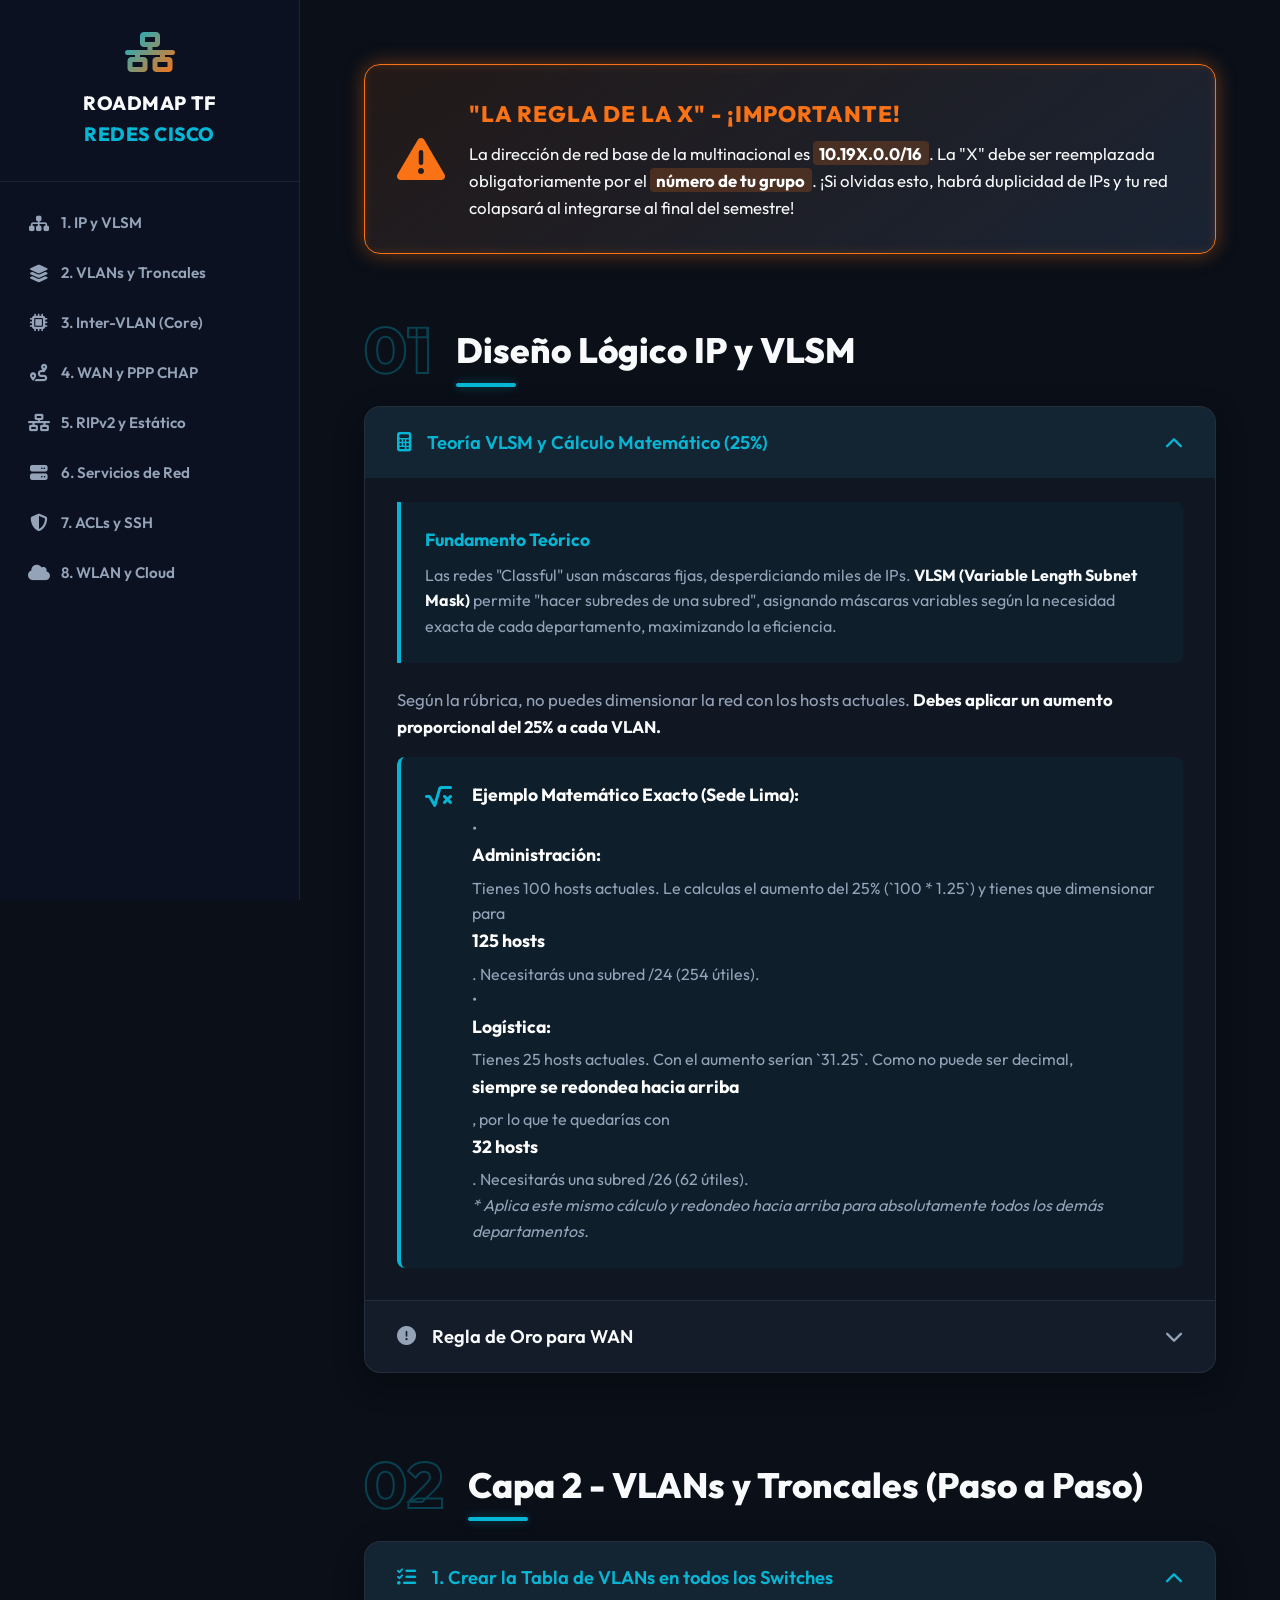
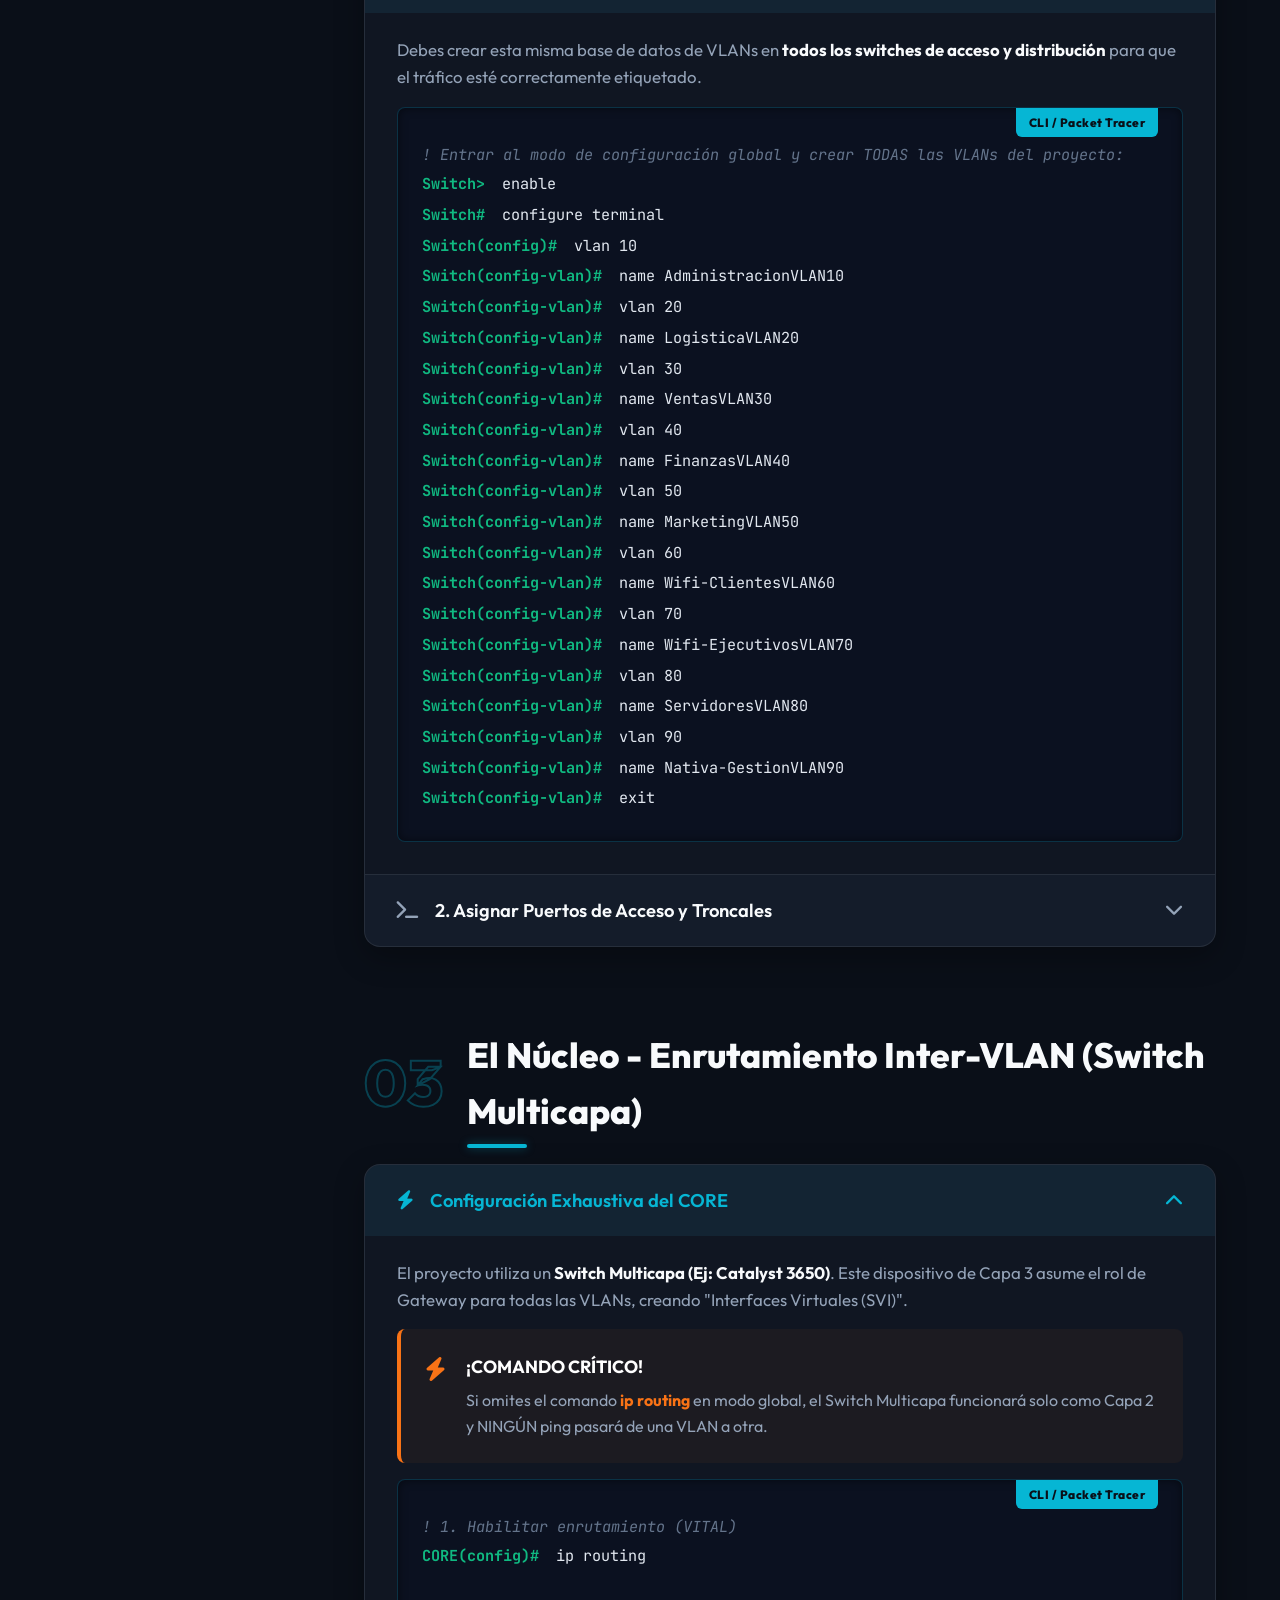
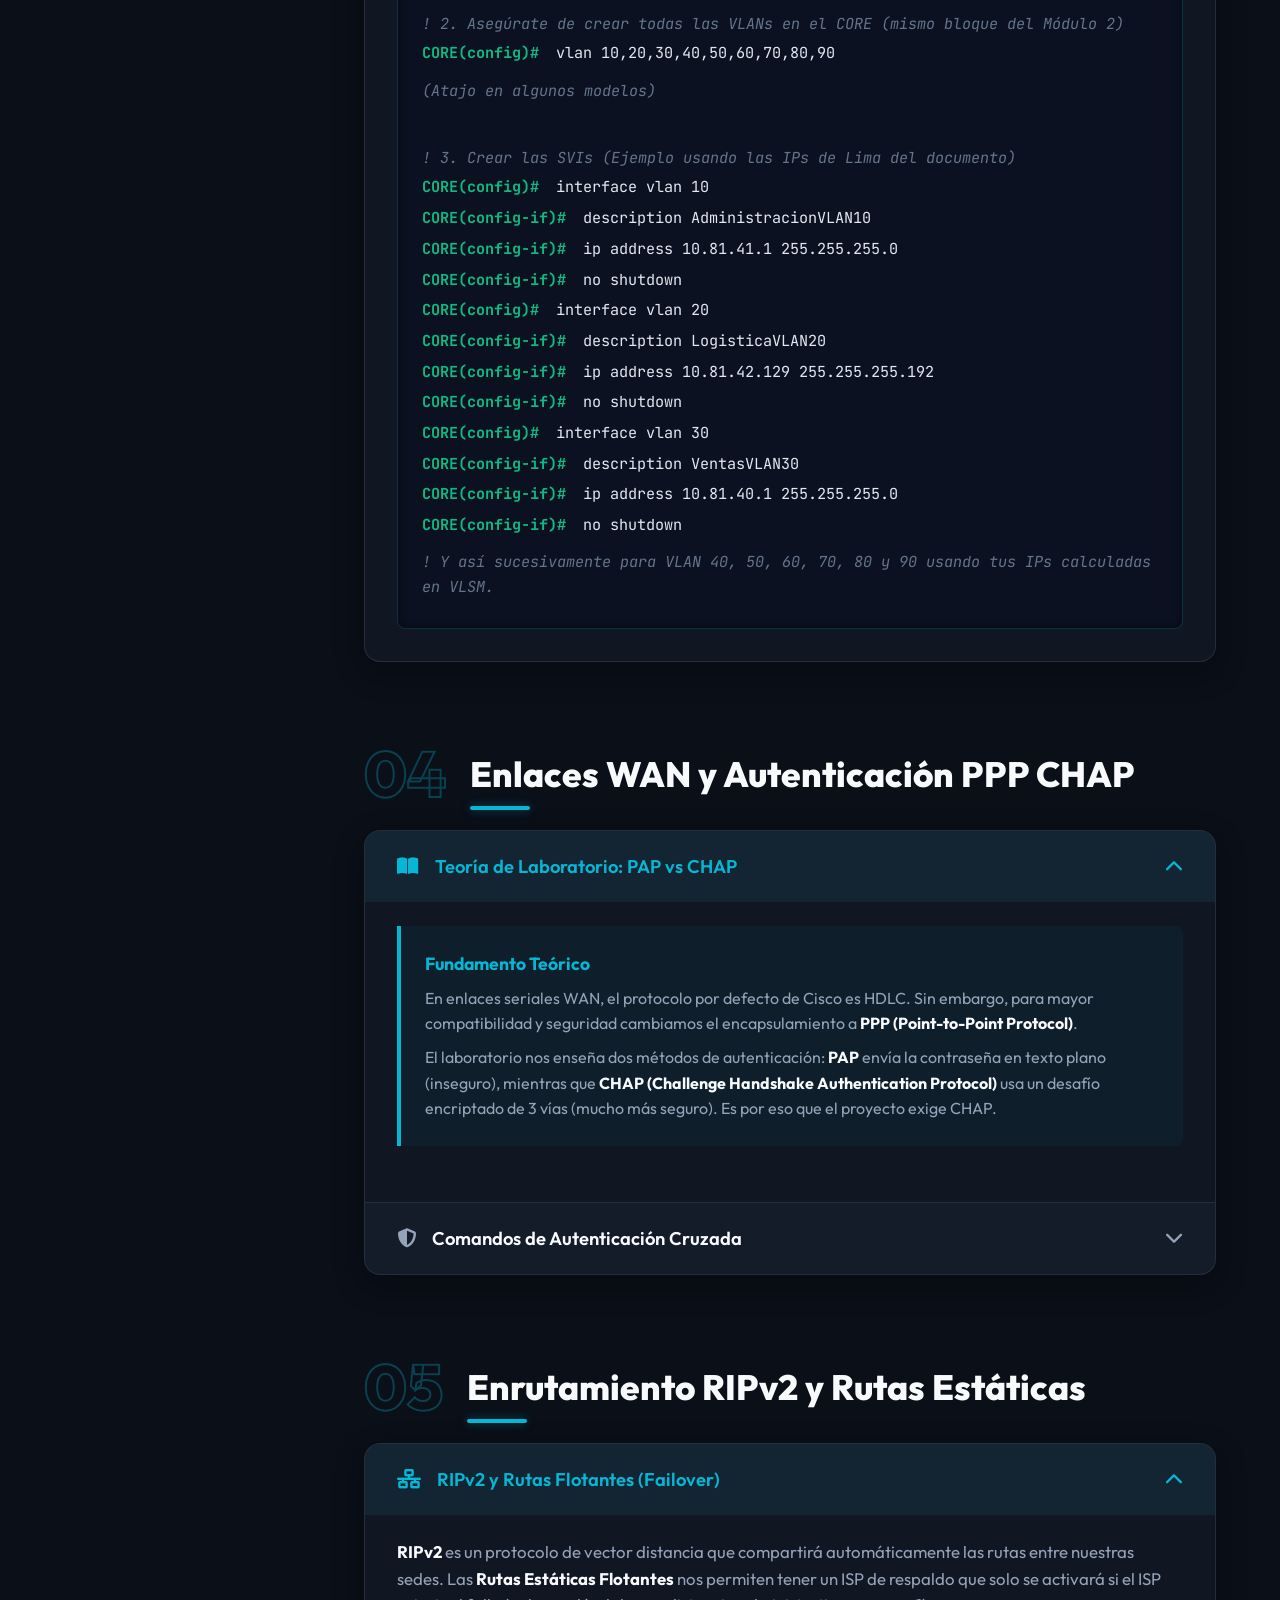
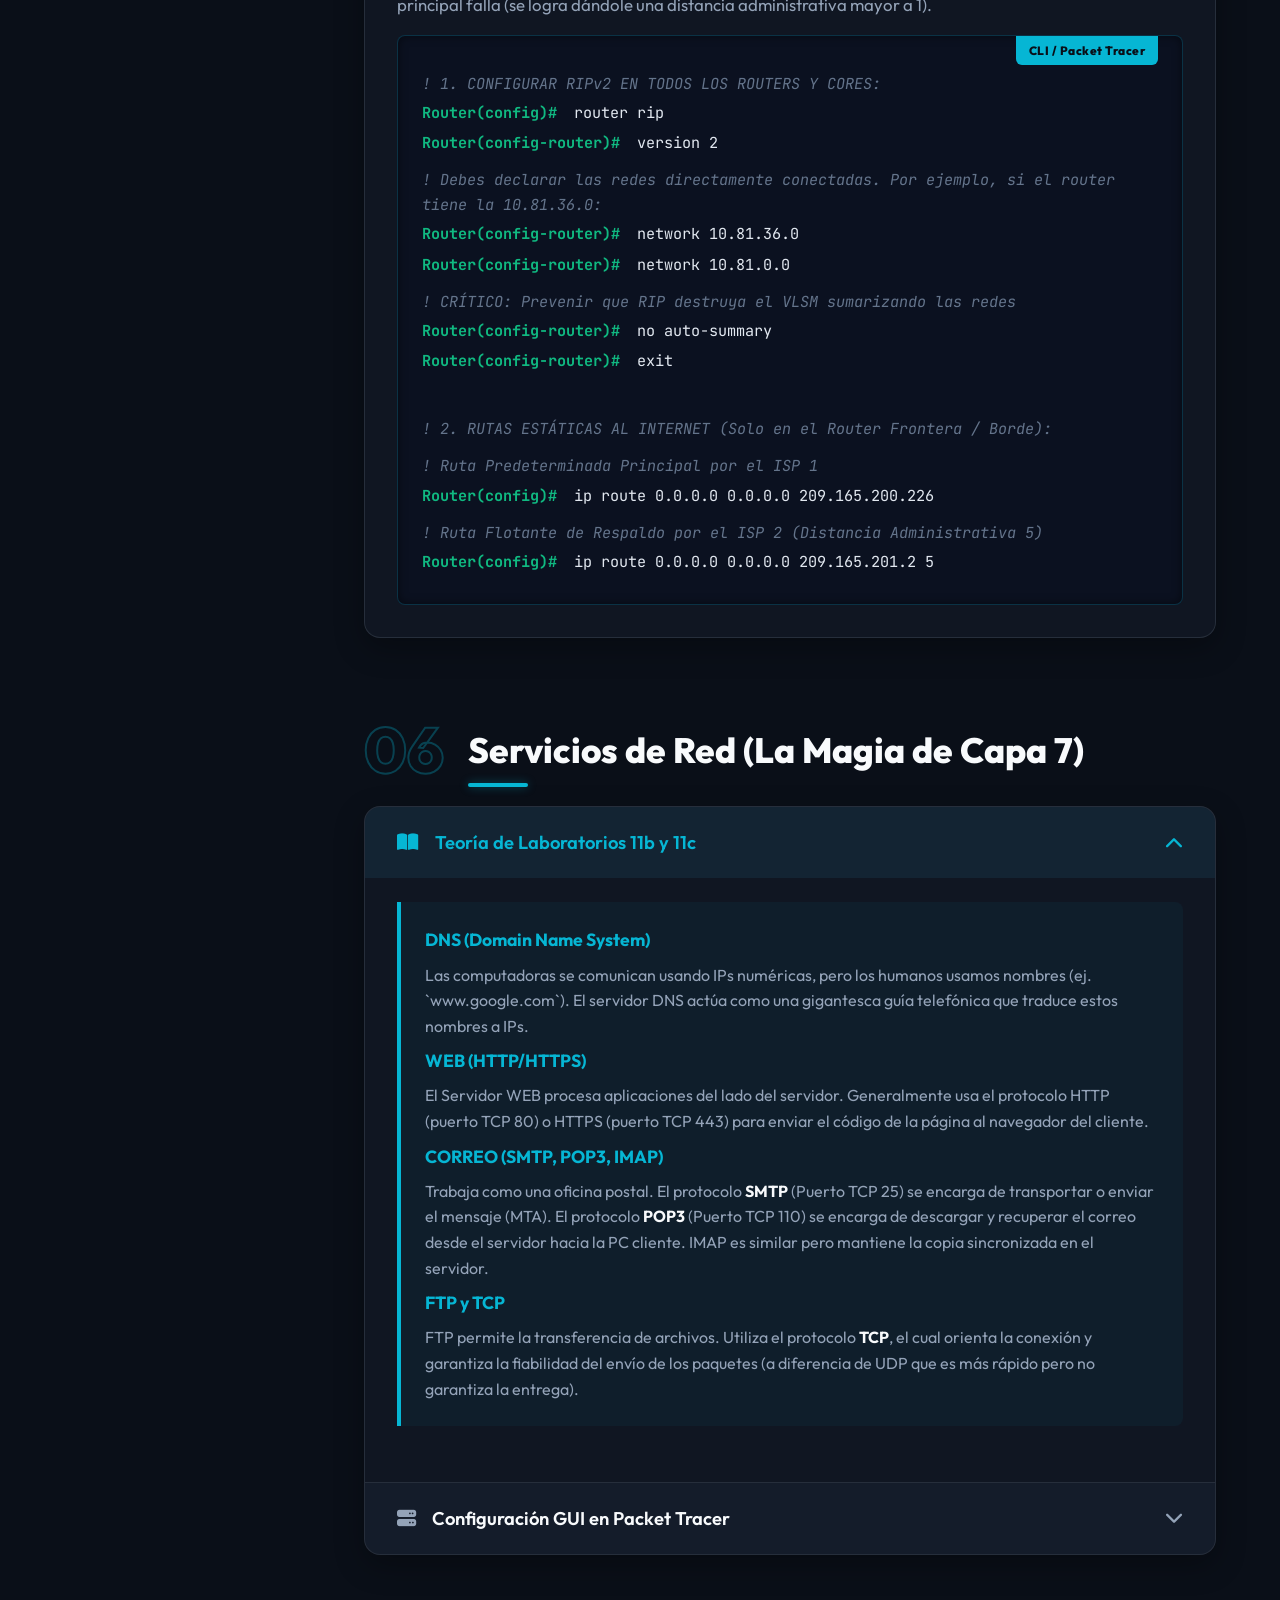
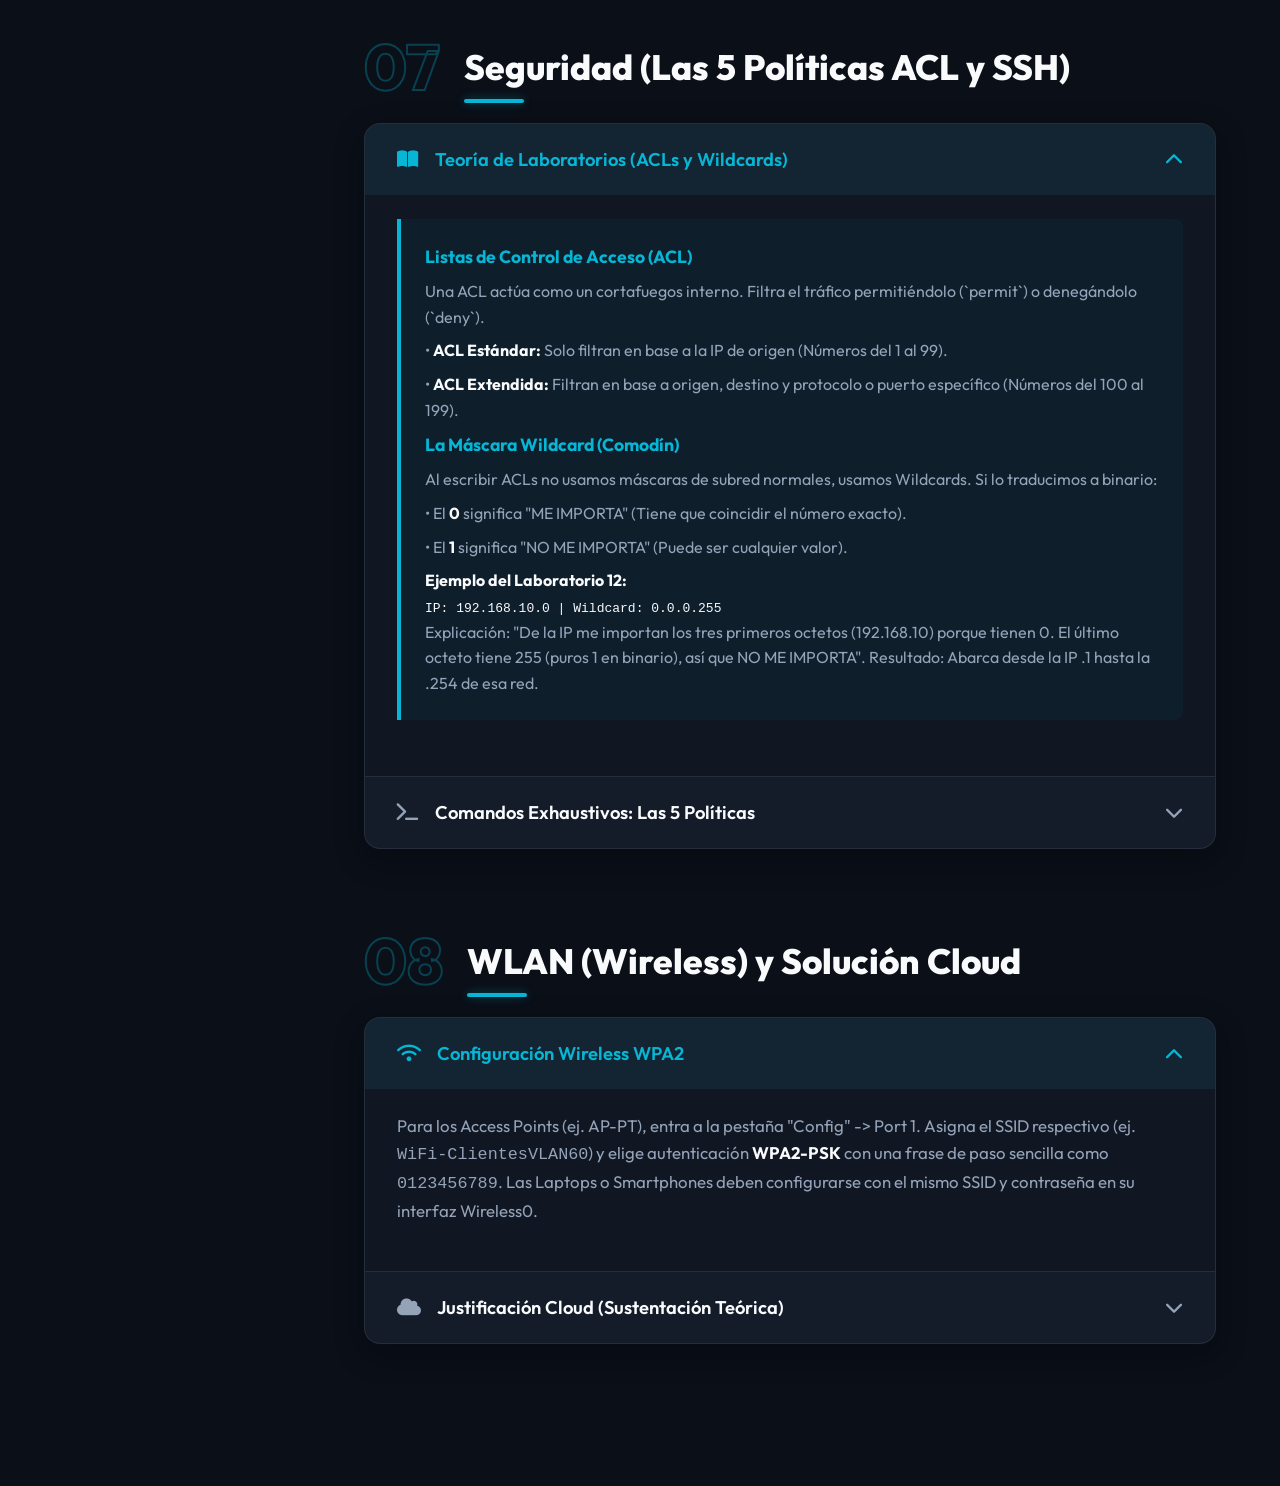
==== index.html @ 10536c37 "Estructura y primera fase de la pagina" ====
<!DOCTYPE html>
<html lang="es">
<head>
    <meta charset="UTF-8">
    <meta name="viewport" content="width=device-width, initial-scale=1.0">
    <title>Guía Exhaustiva - Proyecto Final MIEMPRESA Cisco</title>
    <!-- Google Fonts -->
    <link href="https://fonts.googleapis.com/css2?family=Outfit:wght@300;400;600;800&family=JetBrains+Mono:wght@400;700&display=swap" rel="stylesheet">
    <!-- FontAwesome for Icons -->
    <link rel="stylesheet" href="https://cdnjs.cloudflare.com/ajax/libs/font-awesome/6.4.0/css/all.min.css">
    
    <style>
        /* CSS Variables */
        :root {
            --bg-dark: #0a0f18;
            --bg-card: #141c2a;
            --bg-sidebar: #0b1120;
            --text-primary: #f8fafc;
            --text-secondary: #94a3b8;
            --accent-cyan: #06b6d4;
            --accent-cyan-glow: rgba(6, 182, 212, 0.4);
            --accent-orange: #f97316;
            --accent-orange-glow: rgba(249, 115, 22, 0.4);
            --border-color: rgba(255, 255, 255, 0.08);
            --font-main: 'Outfit', sans-serif;
            --font-code: 'JetBrains Mono', monospace;
        }

        /* Reset & Base */
        * { margin: 0; padding: 0; box-sizing: border-box; }
        html { scroll-behavior: smooth; }
        body {
            font-family: var(--font-main);
            background-color: var(--bg-dark);
            color: var(--text-primary);
            line-height: 1.6;
            display: flex;
            min-height: 100vh;
        }

        /* Sidebar Styling */
        .sidebar {
            width: 300px;
            background-color: var(--bg-sidebar);
            border-right: 1px solid var(--border-color);
            position: fixed;
            top: 0; left: 0;
            height: 100vh;
            overflow-y: auto;
            display: flex;
            flex-direction: column;
            z-index: 50;
            transition: transform 0.3s ease;
        }
        .sidebar::-webkit-scrollbar { width: 6px; }
        .sidebar::-webkit-scrollbar-track { background: var(--bg-sidebar); }
        .sidebar::-webkit-scrollbar-thumb { background: var(--bg-card); border-radius: 10px; }

        .sidebar-header {
            padding: 2rem 1.5rem;
            border-bottom: 1px solid var(--border-color);
            text-align: center;
        }
        .sidebar-header .logo-icon {
            font-size: 2.5rem;
            background: linear-gradient(135deg, var(--accent-cyan), var(--accent-orange));
            -webkit-background-clip: text;
            -webkit-text-fill-color: transparent;
            margin-bottom: 1rem;
        }
        .sidebar-header h1 {
            font-size: 1.2rem;
            font-weight: 800;
            letter-spacing: 0.5px;
            text-transform: uppercase;
        }
        .sidebar-header span.highlight { color: var(--accent-cyan); }

        .sidebar-nav {
            padding: 1rem 0;
            flex-grow: 1;
            list-style: none;
        }
        .nav-link {
            display: flex;
            align-items: center;
            padding: 0.8rem 1.5rem;
            color: var(--text-secondary);
            text-decoration: none;
            font-size: 0.95rem;
            font-weight: 600;
            border-left: 3px solid transparent;
            transition: all 0.3s ease;
        }
        .nav-link i {
            width: 24px;
            font-size: 1.1rem;
            margin-right: 10px;
            transition: color 0.3s ease;
            text-align: center;
        }
        .nav-link:hover, .nav-link.active {
            background-color: rgba(6, 182, 212, 0.05);
            color: var(--text-primary);
            border-left-color: var(--accent-cyan);
        }
        .nav-link.active i { color: var(--accent-cyan); }

        /* Main Content Styling */
        .main-content {
            flex-grow: 1;
            margin-left: 300px;
            padding: 4rem;
            max-width: 1900px;
        }

        /* Mobile Header */
        .mobile-header {
            display: none;
            align-items: center;
            justify-content: space-between;
            background-color: var(--bg-sidebar);
            padding: 1rem 1.5rem;
            position: sticky;
            top: 0;
            z-index: 40;
            border-bottom: 1px solid var(--border-color);
        }
        .mobile-header h2 { font-size: 1.2rem; font-weight: 800; }
        .menu-toggle {
            background: none;
            border: none;
            color: var(--text-primary);
            font-size: 1.5rem;
            cursor: pointer;
        }

        /* Global Alert */
        .global-alert {
            background: linear-gradient(145deg, rgba(249, 115, 22, 0.1), rgba(30, 41, 59, 0.8));
            border: 1px solid var(--accent-orange);
            border-radius: 16px;
            padding: 2rem;
            display: flex;
            gap: 1.5rem;
            margin-bottom: 4rem;
            box-shadow: 0 0 20px var(--accent-orange-glow);
            position: relative;
            overflow: hidden;
            align-items: center;
        }
        .global-alert::before {
            content: '';
            position: absolute;
            top: 0; left: 0; right: 0; bottom: 0;
            box-shadow: inset 0 0 10px rgba(249, 115, 22, 0.2);
            pointer-events: none;
        }
        .global-alert-icon {
            font-size: 3rem;
            color: var(--accent-orange);
            flex-shrink: 0;
            animation: pulse-icon 2s infinite;
        }
        @keyframes pulse-icon {
            0% { transform: scale(1); opacity: 0.8; }
            50% { transform: scale(1.1); opacity: 1; }
            100% { transform: scale(1); opacity: 0.8; }
        }
        .global-alert-content h2 {
            color: var(--accent-orange);
            font-size: 1.4rem;
            margin-bottom: 0.5rem;
            font-weight: 800;
            text-transform: uppercase;
            letter-spacing: 1px;
        }
        .global-alert-content p { font-size: 1.05rem; margin: 0; }
        .global-alert-content strong {
            color: #fff;
            background-color: rgba(249, 115, 22, 0.2);
            padding: 0.1rem 0.4rem;
            border-radius: 4px;
        }

        /* Module Structure */
        .module-section {
            margin-bottom: 5rem;
            scroll-margin-top: 2rem;
            animation: fadeIn 0.8s ease-out;
        }
        @keyframes fadeIn {
            from { opacity: 0; transform: translateY(20px); }
            to { opacity: 1; transform: translateY(0); }
        }
        .module-header {
            display: flex;
            align-items: center;
            gap: 1.5rem;
            margin-bottom: 1.5rem;
            position: relative;
        }
        .module-number {
            font-size: 4rem;
            font-weight: 800;
            line-height: 1;
            color: transparent;
            -webkit-text-stroke: 2px rgba(6, 182, 212, 0.3);
        }
        .module-title {
            font-size: 2.2rem;
            font-weight: 800;
            position: relative;
        }
        .module-title::after {
            content: '';
            position: absolute;
            left: 0; bottom: -8px;
            width: 60px; height: 4px;
            background-color: var(--accent-cyan);
            border-radius: 2px;
            box-shadow: 0 0 10px var(--accent-cyan-glow);
        }

        /* Accordion Cards */
        .card {
            background-color: var(--bg-card);
            border-radius: 16px;
            border: 1px solid var(--border-color);
            box-shadow: 0 10px 30px rgba(0, 0, 0, 0.3);
            overflow: hidden;
            transition: transform 0.3s ease, box-shadow 0.3s ease;
        }
        .accordion-item { border-bottom: 1px solid var(--border-color); }
        .accordion-item:last-child { border-bottom: none; }
        
        .accordion-header {
            width: 100%;
            display: flex;
            justify-content: space-between;
            align-items: center;
            padding: 1.5rem 2rem;
            background: transparent;
            border: none;
            color: var(--text-primary);
            font-family: inherit;
            font-size: 1.15rem;
            font-weight: 600;
            cursor: pointer;
            transition: background-color 0.3s;
        }
        .accordion-header:hover { background-color: rgba(255, 255, 255, 0.03); }
        .accordion-header.active {
            color: var(--accent-cyan);
            background-color: rgba(6, 182, 212, 0.05);
        }
        .header-left { display: flex; align-items: center; gap: 1rem; }
        .header-left i { font-size: 1.2rem; color: var(--text-secondary); transition: color 0.3s; }
        .accordion-header.active .header-left i { color: var(--accent-cyan); }
        .accordion-icon { transition: transform 0.3s ease; color: var(--text-secondary); }
        .accordion-header.active .accordion-icon { transform: rotate(180deg); color: var(--accent-cyan); }
        
        .accordion-content {
            max-height: 0;
            overflow: hidden;
            transition: max-height 0.4s ease-out;
            background-color: rgba(0, 0, 0, 0.2);
        }
        .accordion-inner { padding: 1.5rem 2rem 2rem; }

        /* Theory boxes */
        .theory-box {
            background-color: rgba(6, 182, 212, 0.05);
            border-left: 4px solid var(--accent-cyan);
            padding: 1.5rem;
            border-radius: 0 8px 8px 0;
            margin-bottom: 1.5rem;
        }
        .theory-box h4 { color: var(--accent-cyan); margin-bottom: 0.5rem; font-size: 1.1rem; }
        .theory-box p { color: var(--text-secondary); font-size: 1rem; margin-bottom: 0.5rem;}
        .theory-box p:last-child { margin-bottom: 0;}
        .theory-box strong { color: var(--text-primary); }

        .theory-text { font-size: 1.05rem; color: var(--text-secondary); margin-bottom: 1rem;}
        .theory-text strong { color: var(--text-primary); }
        
        /* Tables */
        .data-table {
            width: 100%;
            border-collapse: collapse;
            margin: 1rem 0;
            background-color: rgba(0,0,0,0.2);
            border-radius: 8px;
            overflow: hidden;
        }
        .data-table th, .data-table td {
            padding: 1rem;
            text-align: left;
            border-bottom: 1px solid var(--border-color);
        }
        .data-table th {
            background-color: rgba(6, 182, 212, 0.1);
            color: var(--accent-cyan);
            font-weight: 600;
        }
        .data-table tr:last-child td { border-bottom: none; }

        /* Code Blocks */
        .code-block {
            background-color: #0b1120;
            border-radius: 8px;
            padding: 2.2rem 1.5rem 1.5rem;
            font-family: var(--font-code);
            font-size: 0.95rem;
            color: #e2e8f0;
            margin-top: 1rem;
            border: 1px solid rgba(6, 182, 212, 0.2);
            position: relative;
            box-shadow: inset 0 0 10px rgba(0,0,0,0.5);
            overflow-x: auto;
        }
        .code-block::before {
            content: 'CLI / Packet Tracer';
            position: absolute;
            top: 0; right: 1.5rem;
            background: var(--accent-cyan);
            color: var(--bg-dark);
            font-size: 0.75rem;
            padding: 0.3rem 0.8rem;
            border-bottom-left-radius: 6px;
            border-bottom-right-radius: 6px;
            font-family: var(--font-main);
            font-weight: 800;
            letter-spacing: 0.5px;
        }
        .code-line {
            display: block;
            margin-bottom: 0.4rem;
        }
        .cli-prompt { color: #10b981; font-weight: bold; margin-right: 0.5rem; }
        .highlight-cyan { color: var(--accent-cyan); font-weight: bold; }
        .highlight-orange { color: var(--accent-orange); font-weight: bold; }
        .comment { color: #64748b; font-style: italic; display: block; margin-top: 0.8rem; margin-bottom: 0.3rem; }
        .comment:first-child { margin-top: 0; }

        /* Alerts */
        .alert-box {
            margin-top: 1rem;
            padding: 1.5rem;
            border-radius: 8px;
            display: flex;
            gap: 1.25rem;
            align-items: flex-start;
            background: rgba(249, 115, 22, 0.05);
            border-left: 4px solid var(--accent-orange);
        }
        .alert-box.info {
            background: rgba(6, 182, 212, 0.05);
            border-left-color: var(--accent-cyan);
        }
        .alert-box i {
            font-size: 1.5rem;
            color: var(--accent-orange);
            margin-top: 0.2rem;
        }
        .alert-box.info i { color: var(--accent-cyan); }
        .alert-box-content strong {
            display: block;
            margin-bottom: 0.4rem;
            color: #fff;
            font-size: 1.1rem;
        }
        .alert-box-content p {
            color: var(--text-secondary);
            font-size: 1rem;
            margin: 0;
        }

        /* Responsive */
        .overlay {
            display: none; position: fixed; top: 0; left: 0; right: 0; bottom: 0;
            background: rgba(0,0,0,0.5); z-index: 45; backdrop-filter: blur(2px);
        }
        @media (max-width: 992px) {
            .sidebar { transform: translateX(-100%); }
            .sidebar.show { transform: translateX(0); }
            .overlay.show { display: block; }
            .main-content { margin-left: 0; padding: 2rem 1.5rem; }
            .mobile-header { display: flex; }
            .global-alert { flex-direction: column; text-align: center; }
            .module-number { font-size: 3rem; }
            .module-title { font-size: 1.8rem; }
        }
    </style>
</head>
<body>

    <!-- Sidebar -->
    <nav class="sidebar" id="sidebar">
        <div class="sidebar-header">
            <i class="fa-solid fa-network-wired logo-icon"></i>
            <h1>Roadmap TF<br><span class="highlight">Redes Cisco</span></h1>
        </div>
        <ul class="sidebar-nav">
            <li><a href="#modulo-1" class="nav-link active"><i class="fa-solid fa-sitemap"></i> 1. IP y VLSM</a></li>
            <li><a href="#modulo-2" class="nav-link"><i class="fa-solid fa-layer-group"></i> 2. VLANs y Troncales</a></li>
            <li><a href="#modulo-3" class="nav-link"><i class="fa-solid fa-microchip"></i> 3. Inter-VLAN (Core)</a></li>
            <li><a href="#modulo-4" class="nav-link"><i class="fa-solid fa-route"></i> 4. WAN y PPP CHAP</a></li>
            <li><a href="#modulo-5" class="nav-link"><i class="fa-solid fa-network-wired"></i> 5. RIPv2 y Estático</a></li>
            <li><a href="#modulo-6" class="nav-link"><i class="fa-solid fa-server"></i> 6. Servicios de Red</a></li>
            <li><a href="#modulo-7" class="nav-link"><i class="fa-solid fa-shield-halved"></i> 7. ACLs y SSH</a></li>
            <li><a href="#modulo-8" class="nav-link"><i class="fa-solid fa-cloud"></i> 8. WLAN y Cloud</a></li>
        </ul>
    </nav>
    <div class="overlay" id="overlay"></div>

    <!-- Mobile Header -->
    <header class="mobile-header">
        <h2>Roadmap Cisco</h2>
        <button class="menu-toggle" id="menu-toggle"><i class="fa-solid fa-bars"></i></button>
    </header>

    <!-- Main Content -->
    <main class="main-content">

        <!-- Global Alert -->
        <div class="global-alert">
            <i class="fa-solid fa-triangle-exclamation global-alert-icon"></i>
            <div class="global-alert-content">
                <h2>"La Regla de la X" - ¡Importante!</h2>
                <p>La dirección de red base de la multinacional es <strong>10.19X.0.0/16</strong>. La "X" debe ser reemplazada obligatoriamente por el <strong>número de tu grupo</strong>. ¡Si olvidas esto, habrá duplicidad de IPs y tu red colapsará al integrarse al final del semestre!</p>
            </div>
        </div>

        <!-- MÓDULO 1 -->
        <section id="modulo-1" class="module-section">
            <div class="module-header">
                <span class="module-number">01</span>
                <h2 class="module-title">Diseño Lógico IP y VLSM</h2>
            </div>
            <div class="card">
                <div class="accordion-item">
                    <button class="accordion-header active">
                        <div class="header-left"><i class="fa-solid fa-calculator"></i><span>Teoría VLSM y Cálculo Matemático (25%)</span></div>
                        <i class="fa-solid fa-chevron-down accordion-icon"></i>
                    </button>
                    <div class="accordion-content">
                        <div class="accordion-inner">
                            <div class="theory-box">
                                <h4>Fundamento Teórico</h4>
                                <p>Las redes "Classful" usan máscaras fijas, desperdiciando miles de IPs. <strong>VLSM (Variable Length Subnet Mask)</strong> permite "hacer subredes de una subred", asignando máscaras variables según la necesidad exacta de cada departamento, maximizando la eficiencia.</p>
                            </div>
                            <p class="theory-text">Según la rúbrica, no puedes dimensionar la red con los hosts actuales. <strong>Debes aplicar un aumento proporcional del 25% a cada VLAN.</strong></p>
                            <div class="alert-box info">
                                <i class="fa-solid fa-square-root-variable"></i>
                                <div class="alert-box-content">
                                    <strong>Ejemplo Matemático Exacto (Sede Lima):</strong>
                                    <p>• <strong>Administración:</strong> Tienes 100 hosts actuales. Le calculas el aumento del 25% (`100 * 1.25`) y tienes que dimensionar para <strong>125 hosts</strong>. Necesitarás una subred /24 (254 útiles).</p>
                                    <p>• <strong>Logística:</strong> Tienes 25 hosts actuales. Con el aumento serían `31.25`. Como no puede ser decimal, <strong>siempre se redondea hacia arriba</strong>, por lo que te quedarías con <strong>32 hosts</strong>. Necesitarás una subred /26 (62 útiles).</p>
                                    <p><em>* Aplica este mismo cálculo y redondeo hacia arriba para absolutamente todos los demás departamentos.</em></p>
                                </div>
                            </div>
                        </div>
                    </div>
                </div>
                <div class="accordion-item">
                    <button class="accordion-header">
                        <div class="header-left"><i class="fa-solid fa-circle-exclamation"></i><span>Regla de Oro para WAN</span></div>
                        <i class="fa-solid fa-chevron-down accordion-icon"></i>
                    </button>
                    <div class="accordion-content">
                        <div class="accordion-inner">
                            <div class="alert-box">
                                <i class="fa-solid fa-triangle-exclamation"></i>
                                <div class="alert-box-content">
                                    <strong>No desperdicies IPs en Enlaces Seriales</strong>
                                    <p>Para los enlaces WAN (Punto a Punto entre sedes), debes usar SIEMPRE subredes <strong>/30</strong>. Una máscara /30 solo provee 2 direcciones útiles, exactamente las que necesitas para conectar dos routers. Si usas /24 o FLSM, te descontarán puntos.</p>
                                </div>
                            </div>
                        </div>
                    </div>
                </div>
            </div>
        </section>

        <!-- MÓDULO 2 -->
        <section id="modulo-2" class="module-section">
            <div class="module-header">
                <span class="module-number">02</span>
                <h2 class="module-title">Capa 2 - VLANs y Troncales (Paso a Paso)</h2>
            </div>
            <div class="card">
                <div class="accordion-item">
                    <button class="accordion-header active">
                        <div class="header-left"><i class="fa-solid fa-list-check"></i><span>1. Crear la Tabla de VLANs en todos los Switches</span></div>
                        <i class="fa-solid fa-chevron-down accordion-icon"></i>
                    </button>
                    <div class="accordion-content">
                        <div class="accordion-inner">
                            <p class="theory-text">Debes crear esta misma base de datos de VLANs en <strong>todos los switches de acceso y distribución</strong> para que el tráfico esté correctamente etiquetado.</p>
                            <div class="code-block">
                                <span class="comment">! Entrar al modo de configuración global y crear TODAS las VLANs del proyecto:</span>
                                <span class="code-line"><span class="cli-prompt">Switch></span> enable</span>
                                <span class="code-line"><span class="cli-prompt">Switch#</span> configure terminal</span>
                                <span class="code-line"><span class="cli-prompt">Switch(config)#</span> vlan 10</span>
                                <span class="code-line"><span class="cli-prompt">Switch(config-vlan)#</span> name AdministracionVLAN10</span>
                                <span class="code-line"><span class="cli-prompt">Switch(config-vlan)#</span> vlan 20</span>
                                <span class="code-line"><span class="cli-prompt">Switch(config-vlan)#</span> name LogisticaVLAN20</span>
                                <span class="code-line"><span class="cli-prompt">Switch(config-vlan)#</span> vlan 30</span>
                                <span class="code-line"><span class="cli-prompt">Switch(config-vlan)#</span> name VentasVLAN30</span>
                                <span class="code-line"><span class="cli-prompt">Switch(config-vlan)#</span> vlan 40</span>
                                <span class="code-line"><span class="cli-prompt">Switch(config-vlan)#</span> name FinanzasVLAN40</span>
                                <span class="code-line"><span class="cli-prompt">Switch(config-vlan)#</span> vlan 50</span>
                                <span class="code-line"><span class="cli-prompt">Switch(config-vlan)#</span> name MarketingVLAN50</span>
                                <span class="code-line"><span class="cli-prompt">Switch(config-vlan)#</span> vlan 60</span>
                                <span class="code-line"><span class="cli-prompt">Switch(config-vlan)#</span> name Wifi-ClientesVLAN60</span>
                                <span class="code-line"><span class="cli-prompt">Switch(config-vlan)#</span> vlan 70</span>
                                <span class="code-line"><span class="cli-prompt">Switch(config-vlan)#</span> name Wifi-EjecutivosVLAN70</span>
                                <span class="code-line"><span class="cli-prompt">Switch(config-vlan)#</span> vlan 80</span>
                                <span class="code-line"><span class="cli-prompt">Switch(config-vlan)#</span> name ServidoresVLAN80</span>
                                <span class="code-line"><span class="cli-prompt">Switch(config-vlan)#</span> vlan 90</span>
                                <span class="code-line"><span class="cli-prompt">Switch(config-vlan)#</span> name Nativa-GestionVLAN90</span>
                                <span class="code-line"><span class="cli-prompt">Switch(config-vlan)#</span> exit</span>
                            </div>
                        </div>
                    </div>
                </div>
                <div class="accordion-item">
                    <button class="accordion-header">
                        <div class="header-left"><i class="fa-solid fa-terminal"></i><span>2. Asignar Puertos de Acceso y Troncales</span></div>
                        <i class="fa-solid fa-chevron-down accordion-icon"></i>
                    </button>
                    <div class="accordion-content">
                        <div class="accordion-inner">
                            <div class="code-block">
                                <span class="comment">! ASIGNAR PUERTO DE ACCESO (Hacia una PC o Servidor)</span>
                                <span class="comment">! Ejemplo: Asignar el puerto FastEthernet 0/2 a la VLAN 30 de Ventas</span>
                                <span class="code-line"><span class="cli-prompt">Switch(config)#</span> interface fastEthernet 0/2</span>
                                <span class="code-line"><span class="cli-prompt">Switch(config-if)#</span> switchport mode access</span>
                                <span class="code-line"><span class="cli-prompt">Switch(config-if)#</span> switchport access vlan 30</span>
                                <span class="code-line"><span class="cli-prompt">Switch(config-if)#</span> exit</span>
                                
                                <span class="comment">! CONFIGURAR ENLACES TRONCALES (Conexiones entre Switches)</span>
                                <span class="comment">! Ejemplo: El puerto Gigabit 0/1 conecta al Switch Core</span>
                                <span class="code-line"><span class="cli-prompt">Switch(config)#</span> interface gigabitEthernet 0/1</span>
                                <span class="code-line"><span class="cli-prompt">Switch(config-if)#</span> switchport mode trunk</span>
                                <span class="code-line"><span class="cli-prompt">Switch(config-if)#</span> switchport trunk allowed vlan all</span>
                                <span class="code-line"><span class="cli-prompt">Switch(config-if)#</span> exit</span>
                            </div>
                        </div>
                    </div>
                </div>
            </div>
        </section>

        <!-- MÓDULO 3 -->
        <section id="modulo-3" class="module-section">
            <div class="module-header">
                <span class="module-number">03</span>
                <h2 class="module-title">El Núcleo - Enrutamiento Inter-VLAN (Switch Multicapa)</h2>
            </div>
            <div class="card">
                <div class="accordion-item">
                    <button class="accordion-header active">
                        <div class="header-left"><i class="fa-solid fa-bolt"></i><span>Configuración Exhaustiva del CORE</span></div>
                        <i class="fa-solid fa-chevron-down accordion-icon"></i>
                    </button>
                    <div class="accordion-content">
                        <div class="accordion-inner">
                            <p class="theory-text">El proyecto utiliza un <strong>Switch Multicapa (Ej: Catalyst 3650)</strong>. Este dispositivo de Capa 3 asume el rol de Gateway para todas las VLANs, creando "Interfaces Virtuales (SVI)".</p>
                            
                            <div class="alert-box">
                                <i class="fa-solid fa-bolt"></i>
                                <div class="alert-box-content">
                                    <strong>¡COMANDO CRÍTICO!</strong>
                                    <p>Si omites el comando <span class="highlight-orange">ip routing</span> en modo global, el Switch Multicapa funcionará solo como Capa 2 y NINGÚN ping pasará de una VLAN a otra.</p>
                                </div>
                            </div>

                            <div class="code-block">
                                <span class="comment">! 1. Habilitar enrutamiento (VITAL)</span>
                                <span class="code-line"><span class="cli-prompt">CORE(config)#</span> ip routing</span>
                                <br>
                                <span class="comment">! 2. Asegúrate de crear todas las VLANs en el CORE (mismo bloque del Módulo 2)</span>
                                <span class="code-line"><span class="cli-prompt">CORE(config)#</span> vlan 10,20,30,40,50,60,70,80,90 <span class="comment">(Atajo en algunos modelos)</span></span>
                                <br>
                                <span class="comment">! 3. Crear las SVIs (Ejemplo usando las IPs de Lima del documento)</span>
                                <span class="code-line"><span class="cli-prompt">CORE(config)#</span> interface vlan 10</span>
                                <span class="code-line"><span class="cli-prompt">CORE(config-if)#</span> description AdministracionVLAN10</span>
                                <span class="code-line"><span class="cli-prompt">CORE(config-if)#</span> ip address 10.81.41.1 255.255.255.0</span>
                                <span class="code-line"><span class="cli-prompt">CORE(config-if)#</span> no shutdown</span>
                                
                                <span class="code-line"><span class="cli-prompt">CORE(config)#</span> interface vlan 20</span>
                                <span class="code-line"><span class="cli-prompt">CORE(config-if)#</span> description LogisticaVLAN20</span>
                                <span class="code-line"><span class="cli-prompt">CORE(config-if)#</span> ip address 10.81.42.129 255.255.255.192</span>
                                <span class="code-line"><span class="cli-prompt">CORE(config-if)#</span> no shutdown</span>
                                
                                <span class="code-line"><span class="cli-prompt">CORE(config)#</span> interface vlan 30</span>
                                <span class="code-line"><span class="cli-prompt">CORE(config-if)#</span> description VentasVLAN30</span>
                                <span class="code-line"><span class="cli-prompt">CORE(config-if)#</span> ip address 10.81.40.1 255.255.255.0</span>
                                <span class="code-line"><span class="cli-prompt">CORE(config-if)#</span> no shutdown</span>
                                
                                <span class="comment">! Y así sucesivamente para VLAN 40, 50, 60, 70, 80 y 90 usando tus IPs calculadas en VLSM.</span>
                            </div>
                        </div>
                    </div>
                </div>
            </div>
        </section>

        <!-- MÓDULO 4 -->
        <section id="modulo-4" class="module-section">
            <div class="module-header">
                <span class="module-number">04</span>
                <h2 class="module-title">Enlaces WAN y Autenticación PPP CHAP</h2>
            </div>
            <div class="card">
                <div class="accordion-item">
                    <button class="accordion-header active">
                        <div class="header-left"><i class="fa-solid fa-book-open"></i><span>Teoría de Laboratorio: PAP vs CHAP</span></div>
                        <i class="fa-solid fa-chevron-down accordion-icon"></i>
                    </button>
                    <div class="accordion-content">
                        <div class="accordion-inner">
                            <div class="theory-box">
                                <h4>Fundamento Teórico</h4>
                                <p>En enlaces seriales WAN, el protocolo por defecto de Cisco es HDLC. Sin embargo, para mayor compatibilidad y seguridad cambiamos el encapsulamiento a <strong>PPP (Point-to-Point Protocol)</strong>.</p>
                                <p>El laboratorio nos enseña dos métodos de autenticación: <strong>PAP</strong> envía la contraseña en texto plano (inseguro), mientras que <strong>CHAP (Challenge Handshake Authentication Protocol)</strong> usa un desafío encriptado de 3 vías (mucho más seguro). Es por eso que el proyecto exige CHAP.</p>
                            </div>
                        </div>
                    </div>
                </div>
                <div class="accordion-item">
                    <button class="accordion-header">
                        <div class="header-left"><i class="fa-solid fa-shield-halved"></i><span>Comandos de Autenticación Cruzada</span></div>
                        <i class="fa-solid fa-chevron-down accordion-icon"></i>
                    </button>
                    <div class="accordion-content">
                        <div class="accordion-inner">
                            <div class="alert-box info">
                                <i class="fa-solid fa-circle-info"></i>
                                <div class="alert-box-content">
                                    <strong>Regla de Nombres de Usuario</strong>
                                    <p>Si configuras el ROUTER A que conecta con el ROUTER B, el comando debe ser `username ROUTER_B secret miclave`. La clave (`secret`) debe ser EXACTAMENTE la misma en ambos routers.</p>
                                </div>
                            </div>
                            <div class="code-block">
                                <span class="comment">! CONFIGURACIÓN EN ROUTER LIMA (Conectando hacia Ica):</span>
                                <span class="code-line"><span class="cli-prompt">Router_Lima(config)#</span> username Router_Ica secret ciscoclass</span>
                                <span class="code-line"><span class="cli-prompt">Router_Lima(config)#</span> interface s0/0/0</span>
                                <span class="code-line"><span class="cli-prompt">Router_Lima(config-if)#</span> ip address 10.81.36.1 255.255.255.252</span>
                                <span class="code-line"><span class="cli-prompt">Router_Lima(config-if)#</span> encapsulation ppp</span>
                                <span class="code-line"><span class="cli-prompt">Router_Lima(config-if)#</span> ppp authentication chap</span>
                                <span class="code-line"><span class="cli-prompt">Router_Lima(config-if)#</span> no shutdown</span>
                                <br>
                                <span class="comment">! CONFIGURACIÓN EN ROUTER ICA (Conectando hacia Lima):</span>
                                <span class="code-line"><span class="cli-prompt">Router_Ica(config)#</span> username Router_Lima secret ciscoclass</span>
                                <span class="code-line"><span class="cli-prompt">Router_Ica(config)#</span> interface s0/0/0</span>
                                <span class="code-line"><span class="cli-prompt">Router_Ica(config-if)#</span> ip address 10.81.36.2 255.255.255.252</span>
                                <span class="code-line"><span class="cli-prompt">Router_Ica(config-if)#</span> encapsulation ppp</span>
                                <span class="code-line"><span class="cli-prompt">Router_Ica(config-if)#</span> ppp authentication chap</span>
                                <span class="code-line"><span class="cli-prompt">Router_Ica(config-if)#</span> no shutdown</span>
                            </div>
                        </div>
                    </div>
                </div>
            </div>
        </section>

        <!-- MÓDULO 5 -->
        <section id="modulo-5" class="module-section">
            <div class="module-header">
                <span class="module-number">05</span>
                <h2 class="module-title">Enrutamiento RIPv2 y Rutas Estáticas</h2>
            </div>
            <div class="card">
                <div class="accordion-item">
                    <button class="accordion-header active">
                        <div class="header-left"><i class="fa-solid fa-network-wired"></i><span>RIPv2 y Rutas Flotantes (Failover)</span></div>
                        <i class="fa-solid fa-chevron-down accordion-icon"></i>
                    </button>
                    <div class="accordion-content">
                        <div class="accordion-inner">
                            <p class="theory-text"><strong>RIPv2</strong> es un protocolo de vector distancia que compartirá automáticamente las rutas entre nuestras sedes. Las <strong>Rutas Estáticas Flotantes</strong> nos permiten tener un ISP de respaldo que solo se activará si el ISP principal falla (se logra dándole una distancia administrativa mayor a 1).</p>
                            
                            <div class="code-block">
                                <span class="comment">! 1. CONFIGURAR RIPv2 EN TODOS LOS ROUTERS Y CORES:</span>
                                <span class="code-line"><span class="cli-prompt">Router(config)#</span> router rip</span>
                                <span class="code-line"><span class="cli-prompt">Router(config-router)#</span> version 2</span>
                                <span class="comment">! Debes declarar las redes directamente conectadas. Por ejemplo, si el router tiene la 10.81.36.0:</span>
                                <span class="code-line"><span class="cli-prompt">Router(config-router)#</span> network 10.81.36.0</span>
                                <span class="code-line"><span class="cli-prompt">Router(config-router)#</span> network 10.81.0.0</span>
                                <span class="comment">! CRÍTICO: Prevenir que RIP destruya el VLSM sumarizando las redes</span>
                                <span class="code-line"><span class="cli-prompt">Router(config-router)#</span> no auto-summary</span>
                                <span class="code-line"><span class="cli-prompt">Router(config-router)#</span> exit</span>
                                <br>
                                <span class="comment">! 2. RUTAS ESTÁTICAS AL INTERNET (Solo en el Router Frontera / Borde):</span>
                                <span class="comment">! Ruta Predeterminada Principal por el ISP 1</span>
                                <span class="code-line"><span class="cli-prompt">Router(config)#</span> ip route 0.0.0.0 0.0.0.0 209.165.200.226</span>
                                <span class="comment">! Ruta Flotante de Respaldo por el ISP 2 (Distancia Administrativa 5)</span>
                                <span class="code-line"><span class="cli-prompt">Router(config)#</span> ip route 0.0.0.0 0.0.0.0 209.165.201.2 5</span>
                            </div>
                        </div>
                    </div>
                </div>
            </div>
        </section>

        <!-- MÓDULO 6 -->
        <section id="modulo-6" class="module-section">
            <div class="module-header">
                <span class="module-number">06</span>
                <h2 class="module-title">Servicios de Red (La Magia de Capa 7)</h2>
            </div>
            <div class="card">
                <div class="accordion-item">
                    <button class="accordion-header active">
                        <div class="header-left"><i class="fa-solid fa-book-open"></i><span>Teoría de Laboratorios 11b y 11c</span></div>
                        <i class="fa-solid fa-chevron-down accordion-icon"></i>
                    </button>
                    <div class="accordion-content">
                        <div class="accordion-inner">
                            <div class="theory-box">
                                <h4>DNS (Domain Name System)</h4>
                                <p>Las computadoras se comunican usando IPs numéricas, pero los humanos usamos nombres (ej. `www.google.com`). El servidor DNS actúa como una gigantesca guía telefónica que traduce estos nombres a IPs.</p>
                                
                                <h4>WEB (HTTP/HTTPS)</h4>
                                <p>El Servidor WEB procesa aplicaciones del lado del servidor. Generalmente usa el protocolo HTTP (puerto TCP 80) o HTTPS (puerto TCP 443) para enviar el código de la página al navegador del cliente.</p>

                                <h4>CORREO (SMTP, POP3, IMAP)</h4>
                                <p>Trabaja como una oficina postal. El protocolo <strong>SMTP</strong> (Puerto TCP 25) se encarga de transportar o enviar el mensaje (MTA). El protocolo <strong>POP3</strong> (Puerto TCP 110) se encarga de descargar y recuperar el correo desde el servidor hacia la PC cliente. IMAP es similar pero mantiene la copia sincronizada en el servidor.</p>
                                
                                <h4>FTP y TCP</h4>
                                <p>FTP permite la transferencia de archivos. Utiliza el protocolo <strong>TCP</strong>, el cual orienta la conexión y garantiza la fiabilidad del envío de los paquetes (a diferencia de UDP que es más rápido pero no garantiza la entrega).</p>
                            </div>
                        </div>
                    </div>
                </div>
                <div class="accordion-item">
                    <button class="accordion-header">
                        <div class="header-left"><i class="fa-solid fa-server"></i><span>Configuración GUI en Packet Tracer</span></div>
                        <i class="fa-solid fa-chevron-down accordion-icon"></i>
                    </button>
                    <div class="accordion-content">
                        <div class="accordion-inner">
                            <p class="theory-text">En Packet Tracer, entra a los Servidores ubicados en la Sede Lima y ve a la pestaña <strong>"Services"</strong>. Así es como configuras cada uno, tal cual lo enseñan en los laboratorios:</p>
                            <table class="data-table">
                                <tr><th>Servicio</th><th>Paso a Paso en Packet Tracer GUI</th></tr>
                                <tr>
                                    <td><strong>DHCP</strong></td>
                                    <td>Asegúrate de configurar el "Default Gateway" (IP de la SVI del Core) y el "DNS Server" (IP del servidor DNS central de Lima). Crea un <strong>Pool Name</strong> para cada VLAN (Ej: `Pool-Ventas30`), define la IP de inicio y guarda los cambios con "Add" / "Save". ¡Enciende el servicio (ON)!</td>
                                </tr>
                                <tr>
                                    <td><strong>DNS</strong></td>
                                    <td>Asegúrate de que esté en ON. En <strong>Name</strong> escribe el dominio (ej. `www.lima.com` o `ftp.huanuco.com`), en <strong>Type</strong> elige `A Record`, y en <strong>Address</strong> pon la IP exacta del servidor respectivo. Presiona "Add".</td>
                                </tr>
                                <tr>
                                    <td><strong>HTTP</strong></td>
                                    <td>Enciende HTTP y HTTPS. Edita el archivo `index.html` haciendo clic en "Edit" y cambia el código HTML (Ej: `<center>Bienvenido a la Sede Lima</center>`). Guarda para verificar desde las PCs.</td>
                                </tr>
                                <tr>
                                    <td><strong>FTP</strong></td>
                                    <td>Actívalo (ON). Crea el nombre de usuario (ej. `adminLima`), contraseña y marca todas las casillas de permisos: <strong>Read, Write, Delete, Rename, List</strong>. Clic en "Add".</td>
                                </tr>
                                <tr>
                                    <td><strong>EMAIL</strong></td>
                                    <td>Enciende SMTP y POP3. En <strong>Domain Name</strong> escribe `peru.com` y dale a "Set". Luego, crea los usuarios (ej. <code>usuarioLima1</code> con pass <code>1234</code>) y dale a "+" para añadirlos. Las PCs podrán abrir la app "Email", poner estos datos y enviarse correos.</td>
                                </tr>
                            </table>
                        </div>
                    </div>
                </div>
            </div>
        </section>

        <!-- MÓDULO 7 -->
        <section id="modulo-7" class="module-section">
            <div class="module-header">
                <span class="module-number">07</span>
                <h2 class="module-title">Seguridad (Las 5 Políticas ACL y SSH)</h2>
            </div>
            <div class="card">
                <div class="accordion-item">
                    <button class="accordion-header active">
                        <div class="header-left"><i class="fa-solid fa-book-open"></i><span>Teoría de Laboratorios (ACLs y Wildcards)</span></div>
                        <i class="fa-solid fa-chevron-down accordion-icon"></i>
                    </button>
                    <div class="accordion-content">
                        <div class="accordion-inner">
                            <div class="theory-box">
                                <h4>Listas de Control de Acceso (ACL)</h4>
                                <p>Una ACL actúa como un cortafuegos interno. Filtra el tráfico permitiéndolo (`permit`) o denegándolo (`deny`).</p>
                                <p>• <strong>ACL Estándar:</strong> Solo filtran en base a la IP de origen (Números del 1 al 99).</p>
                                <p>• <strong>ACL Extendida:</strong> Filtran en base a origen, destino y protocolo o puerto específico (Números del 100 al 199).</p>
                                
                                <h4>La Máscara Wildcard (Comodín)</h4>
                                <p>Al escribir ACLs no usamos máscaras de subred normales, usamos Wildcards. Si lo traducimos a binario:</p>
                                <p>• El <strong>0</strong> significa "ME IMPORTA" (Tiene que coincidir el número exacto).</p>
                                <p>• El <strong>1</strong> significa "NO ME IMPORTA" (Puede ser cualquier valor).</p>
                                
                                <strong>Ejemplo del Laboratorio 12:</strong><br>
                                <code>IP: 192.168.10.0 | Wildcard: 0.0.0.255</code><br>
                                <p>Explicación: "De la IP me importan los tres primeros octetos (192.168.10) porque tienen 0. El último octeto tiene 255 (puros 1 en binario), así que NO ME IMPORTA". Resultado: Abarca desde la IP .1 hasta la .254 de esa red.</p>
                            </div>
                        </div>
                    </div>
                </div>
                <div class="accordion-item">
                    <button class="accordion-header">
                        <div class="header-left"><i class="fa-solid fa-terminal"></i><span>Comandos Exhaustivos: Las 5 Políticas</span></div>
                        <i class="fa-solid fa-chevron-down accordion-icon"></i>
                    </button>
                    <div class="accordion-content">
                        <div class="accordion-inner">
                            <p class="theory-text">Aplica esta <strong>ACL Extendida</strong> en el CORE para cumplir la rúbrica al 100%. (Reemplaza las IPs con las de tus servidores).</p>
                            
                            <div class="alert-box">
                                <i class="fa-solid fa-triangle-exclamation"></i>
                                <div class="alert-box-content">
                                    <strong>Bloqueo Implícito (Deny Any Any)</strong>
                                    <p>Toda ACL tiene un bloqueo automático al final. Si omites el comando <span class="highlight-orange">permit ip any any</span> como última regla de tu lista, bloquearás todo el tráfico (pings, etc).</p>
                                </div>
                            </div>

                            <div class="code-block">
                                <span class="comment">! Entramos a configurar la ACL Extendida</span>
                                <span class="code-line"><span class="cli-prompt">CORE_LIMA(config)#</span> ip access-list extended POLITICAS_LIMA</span>
                                
                                <span class="comment">! POLÍTICA 1 - FTP: Permitir FTP (21) solo hacia el Servidor FTP (ej. 10.81.43.38)</span>
                                <span class="code-line"><span class="cli-prompt">CORE_LIMA(config-ext-nacl)#</span> permit tcp any host 10.81.43.38 eq 21</span>
                                
                                <span class="comment">! POLÍTICA 2 - WEB: Permitir solo HTTP (80) y HTTPS (443)</span>
                                <span class="code-line"><span class="cli-prompt">CORE_LIMA(config-ext-nacl)#</span> permit tcp any any eq 80</span>
                                <span class="code-line"><span class="cli-prompt">CORE_LIMA(config-ext-nacl)#</span> permit tcp any any eq 443</span>
                                
                                <span class="comment">! POLÍTICA 3 - DHCP: Permitir UDP puertos 67 y 68</span>
                                <span class="code-line"><span class="cli-prompt">CORE_LIMA(config-ext-nacl)#</span> permit udp any any eq 67</span>
                                <span class="code-line"><span class="cli-prompt">CORE_LIMA(config-ext-nacl)#</span> permit udp any any eq 68</span>
                                
                                <span class="comment">! POLÍTICA 4 - CORREO: Permitir SMTP (25) y POP3 (110) hacia el Server Mail (ej. .37)</span>
                                <span class="code-line"><span class="cli-prompt">CORE_LIMA(config-ext-nacl)#</span> permit tcp any host 10.81.43.37 eq 25</span>
                                <span class="code-line"><span class="cli-prompt">CORE_LIMA(config-ext-nacl)#</span> permit tcp any host 10.81.43.37 eq 110</span>
                                
                                <span class="comment">! CRÍTICO: Evitar que el Deny Implícito bloquee todo lo demás (pings)</span>
                                <span class="code-line"><span class="cli-prompt">CORE_LIMA(config-ext-nacl)#</span> permit ip any any</span>
                                <span class="code-line"><span class="cli-prompt">CORE_LIMA(config-ext-nacl)#</span> exit</span>
                                
                                <span class="comment">! POLÍTICA 5 - SSH GESTIÓN: Crear la clave RSA y el usuario</span>
                                <span class="code-line"><span class="cli-prompt">CORE_LIMA(config)#</span> ip domain-name lima.com</span>
                                <span class="code-line"><span class="cli-prompt">CORE_LIMA(config)#</span> crypto key generate rsa <span class="comment">(Digita 1024)</span></span>
                                <span class="code-line"><span class="cli-prompt">CORE_LIMA(config)#</span> username adminLima privilege 15 secret adminLima</span>
                                <span class="code-line"><span class="cli-prompt">CORE_LIMA(config)#</span> ip ssh version 2</span>
                                
                                <span class="comment">! Crear ACL Estándar para asegurar que solo la PC ADMIN acceda</span>
                                <span class="code-line"><span class="cli-prompt">CORE_LIMA(config)#</span> ip access-list standard ACL_GESTION</span>
                                <span class="code-line"><span class="cli-prompt">CORE_LIMA(config-std-nacl)#</span> permit host 10.81.42.193 <span class="comment">(IP de tu PC Admin)</span></span>
                                <span class="code-line"><span class="cli-prompt">CORE_LIMA(config-std-nacl)#</span> exit</span>
                                
                                <span class="comment">! Aplicar la restricción SSH a las líneas virtuales</span>
                                <span class="code-line"><span class="cli-prompt">CORE_LIMA(config)#</span> line vty 0 4</span>
                                <span class="code-line"><span class="cli-prompt">CORE_LIMA(config-line)#</span> transport input ssh</span>
                                <span class="code-line"><span class="cli-prompt">CORE_LIMA(config-line)#</span> login local</span>
                                <span class="code-line"><span class="cli-prompt">CORE_LIMA(config-line)#</span> access-class ACL_GESTION in</span>
                            </div>
                        </div>
                    </div>
                </div>
            </div>
        </section>

        <!-- MÓDULO 8 -->
        <section id="modulo-8" class="module-section">
            <div class="module-header">
                <span class="module-number">08</span>
                <h2 class="module-title">WLAN (Wireless) y Solución Cloud</h2>
            </div>
            <div class="card">
                <div class="accordion-item">
                    <button class="accordion-header active">
                        <div class="header-left"><i class="fa-solid fa-wifi"></i><span>Configuración Wireless WPA2</span></div>
                        <i class="fa-solid fa-chevron-down accordion-icon"></i>
                    </button>
                    <div class="accordion-content">
                        <div class="accordion-inner">
                            <p class="theory-text">Para los Access Points (ej. AP-PT), entra a la pestaña "Config" -> Port 1. Asigna el SSID respectivo (ej. <code>WiFi-ClientesVLAN60</code>) y elige autenticación <strong>WPA2-PSK</strong> con una frase de paso sencilla como <code>0123456789</code>. Las Laptops o Smartphones deben configurarse con el mismo SSID y contraseña en su interfaz Wireless0.</p>
                        </div>
                    </div>
                </div>
                <div class="accordion-item">
                    <button class="accordion-header">
                        <div class="header-left"><i class="fa-solid fa-cloud"></i><span>Justificación Cloud (Sustentación Teórica)</span></div>
                        <i class="fa-solid fa-chevron-down accordion-icon"></i>
                    </button>
                    <div class="accordion-content">
                        <div class="accordion-inner">
                            <p class="theory-text">Para la sustentación final (Hito 2), debes argumentar por qué se eligió Cloud en lugar de servidores On-Premise para los respaldos corporativos:</p>
                            <div class="alert-box info">
                                <i class="fa-solid fa-lightbulb"></i>
                                <div class="alert-box-content">
                                    <strong>Respuesta Ideal para la Sustentación:</strong>
                                    <p>"Evaluamos proveedores y seleccionamos AWS S3 + AWS Backup porque nos permite cumplir con el modelo 3-2-1 de seguridad. Nos permite cambiar los altísimos costos de infraestructura física (CAPEX) por un modelo de pago por uso (OPEX). AWS nos ofrece escalabilidad inmediata, una durabilidad garantizada de 11 nueves (99.999999999%), y cifrado AES-256 nativo, características críticas que protegerán a MIEMPRESA contra desastres como ransomware o fallos de hardware."</p>
                                </div>
                            </div>
                        </div>
                    </div>
                </div>
            </div>
        </section>

    </main>

    <!-- Interactions Script -->
    <script>
        document.addEventListener('DOMContentLoaded', () => {
            // Accordion Logic
            const accordionHeaders = document.querySelectorAll('.accordion-header');
            accordionHeaders.forEach(header => {
                header.addEventListener('click', function() {
                    const content = this.nextElementSibling;
                    const isActive = this.classList.contains('active');
                    const parentCard = this.closest('.card');
                    if (parentCard) {
                        const allHeadersInCard = parentCard.querySelectorAll('.accordion-header');
                        allHeadersInCard.forEach(h => {
                            h.classList.remove('active');
                            if (h.nextElementSibling) h.nextElementSibling.style.maxHeight = null;
                        });
                    }
                    if (!isActive) {
                        this.classList.add('active');
                        content.style.maxHeight = content.scrollHeight + "px";
                    }
                });
            });

            // Init first accordions
            document.querySelectorAll('.module-section').forEach(section => {
                const firstHeader = section.querySelector('.accordion-header');
                if (firstHeader) {
                    firstHeader.classList.add('active');
                    const content = firstHeader.nextElementSibling;
                    content.style.maxHeight = content.scrollHeight + "px";
                }
            });

            // Mobile Menu
            const menuToggle = document.getElementById('menu-toggle');
            const sidebar = document.getElementById('sidebar');
            const overlay = document.getElementById('overlay');
            function toggleMenu() {
                sidebar.classList.toggle('show');
                overlay.classList.toggle('show');
            }
            if(menuToggle) menuToggle.addEventListener('click', toggleMenu);
            if(overlay) overlay.addEventListener('click', toggleMenu);
            
            document.querySelectorAll('.sidebar-nav .nav-link').forEach(link => {
                link.addEventListener('click', () => {
                    if (window.innerWidth <= 992) toggleMenu();
                });
            });

            // Scrollspy
            const sections = document.querySelectorAll('.module-section');
            const navLinks = document.querySelectorAll('.sidebar-nav .nav-link');
            window.addEventListener('scroll', () => {
                let current = '';
                sections.forEach(section => {
                    if (pageYOffset >= (section.offsetTop - 300)) {
                        current = section.getAttribute('id');
                    }
                });
                navLinks.forEach(link => {
                    link.classList.remove('active');
                    if (current && link.getAttribute('href') === '#' + current) {
                        link.classList.add('active');
                    }
                });
            });
        });
    </script>
</body>
</html>
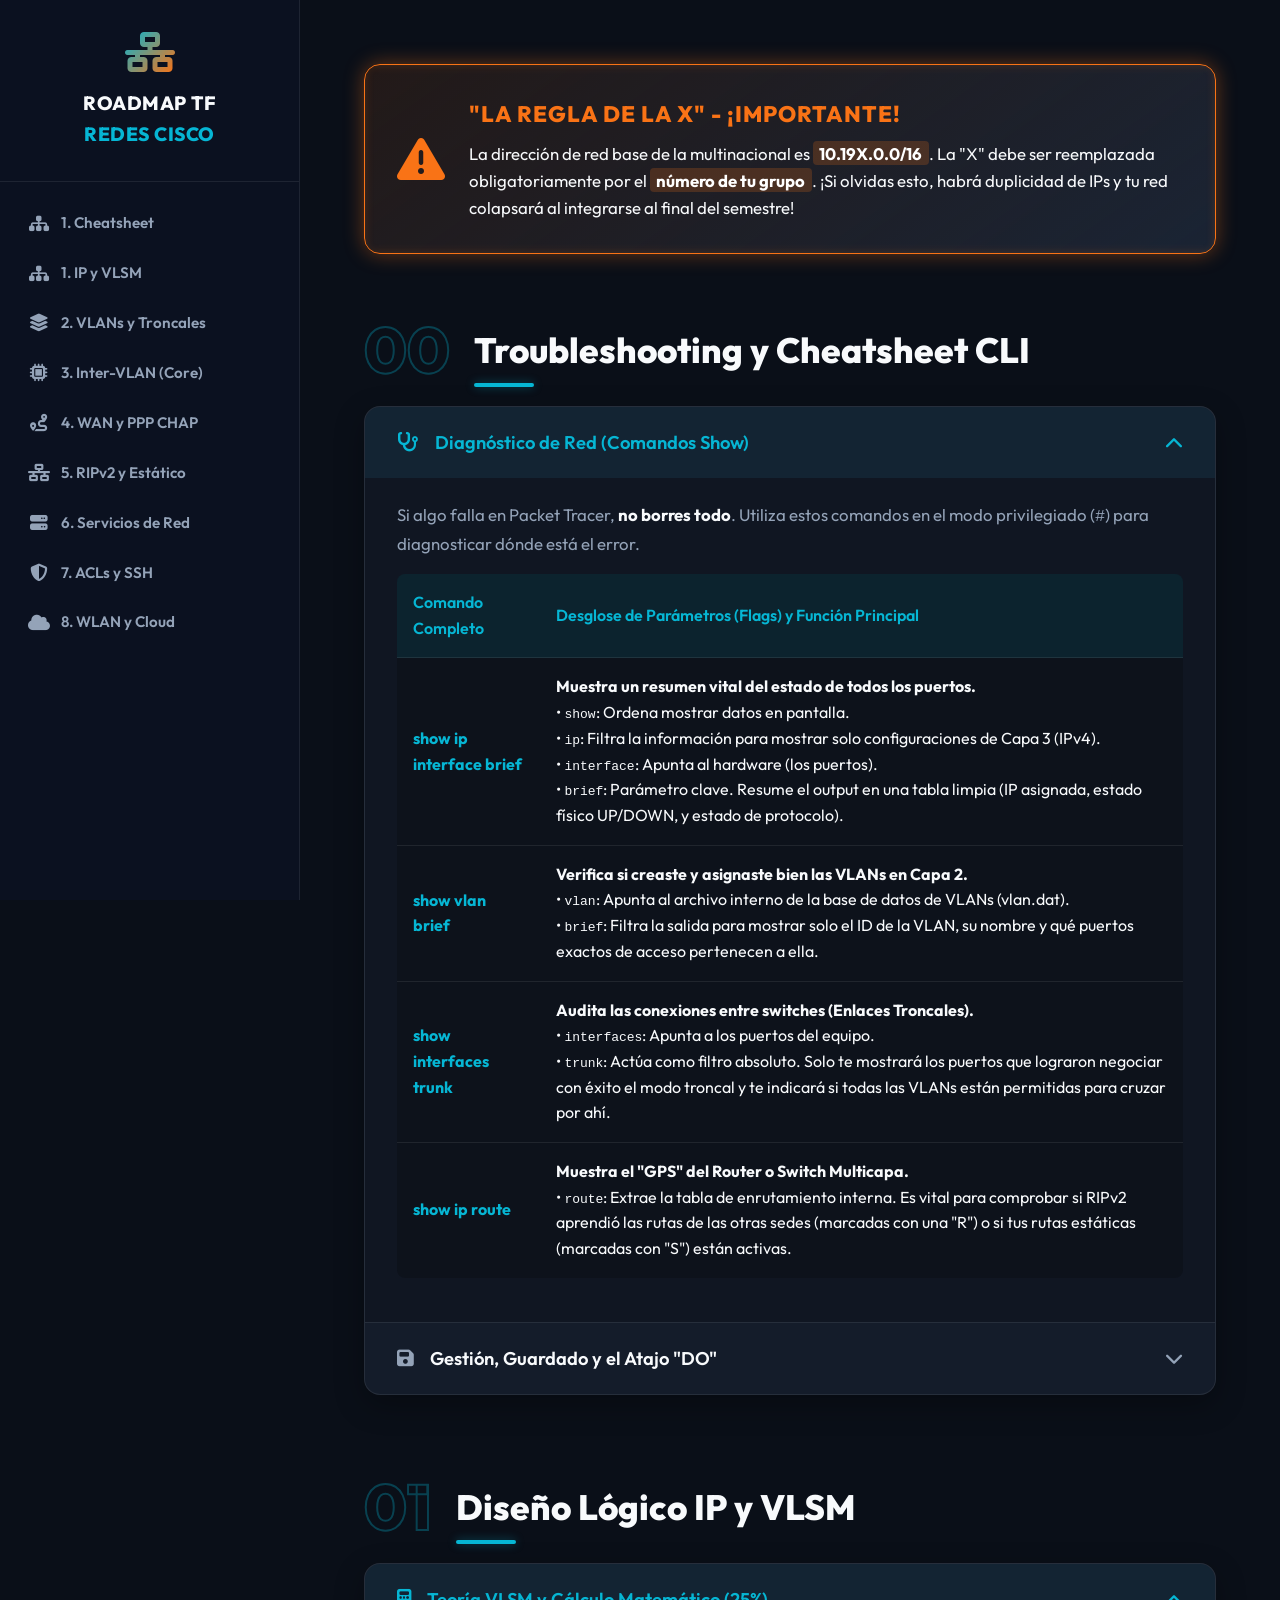
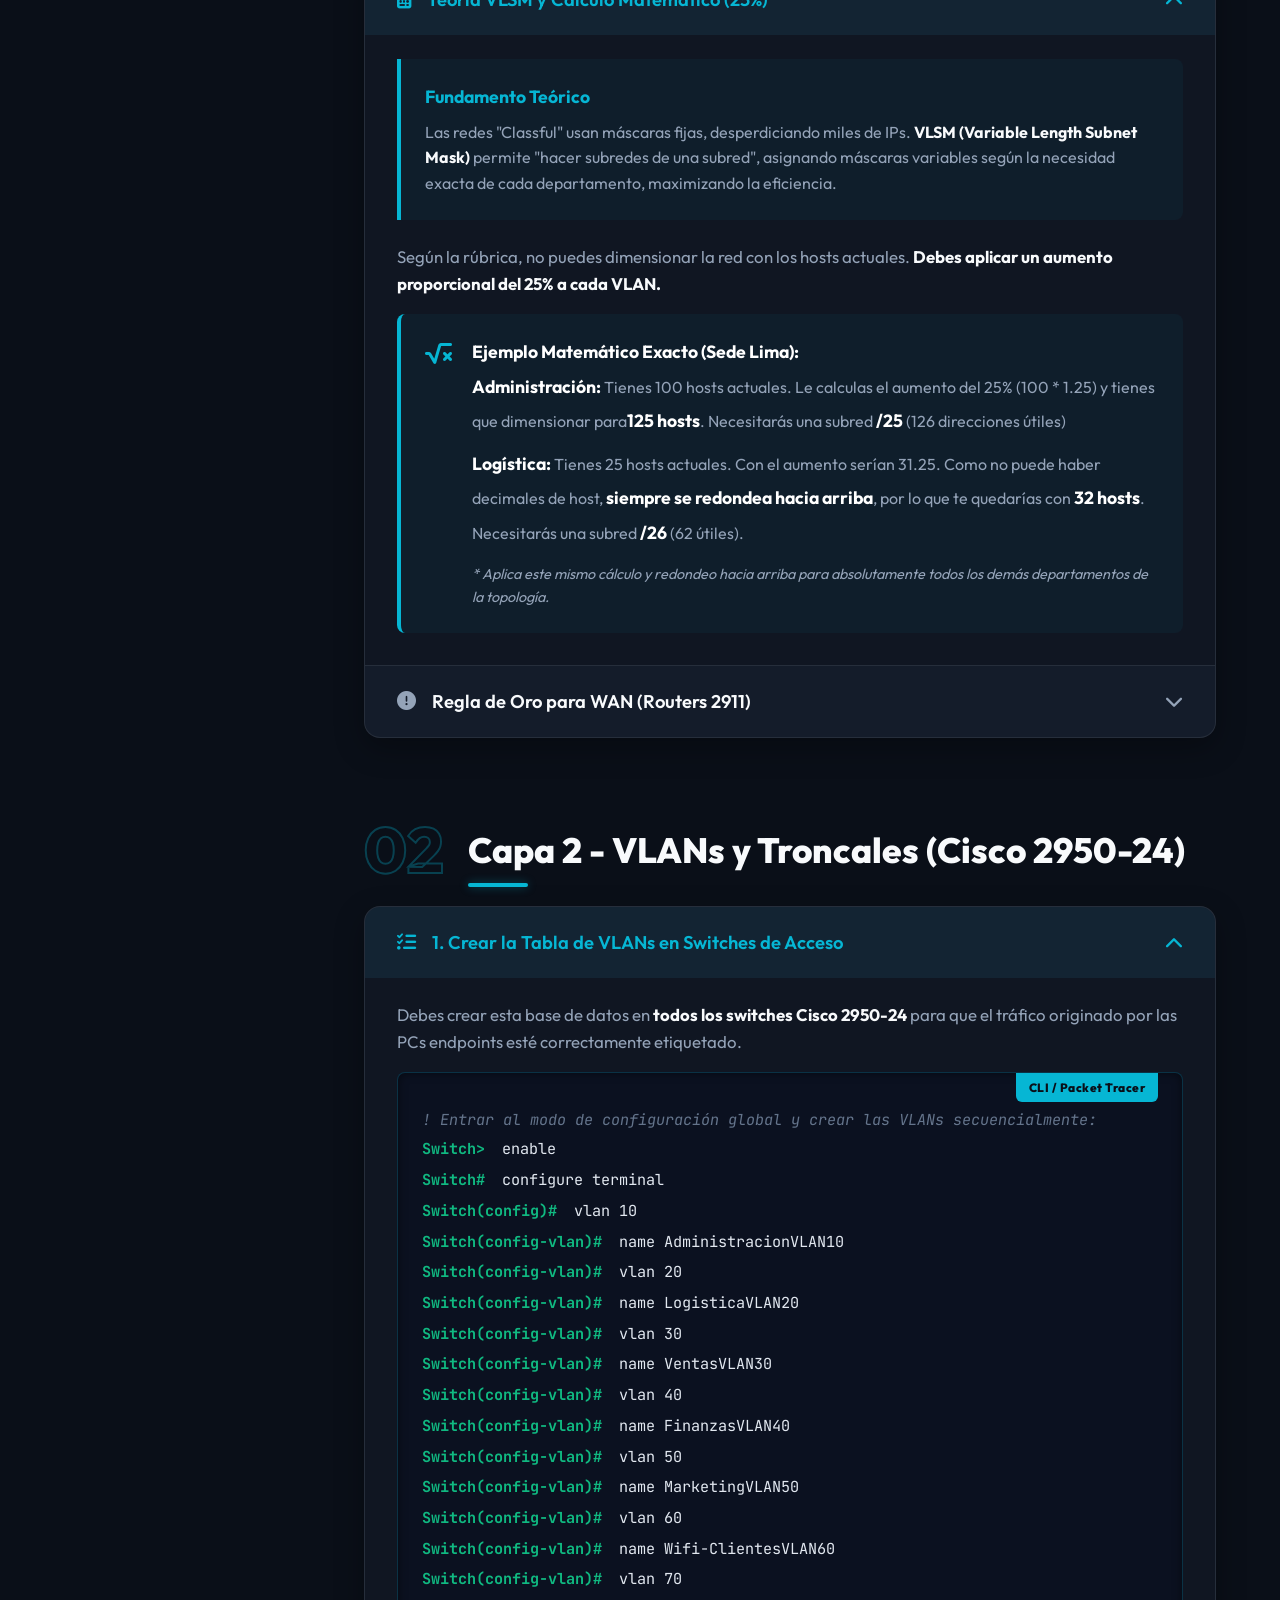
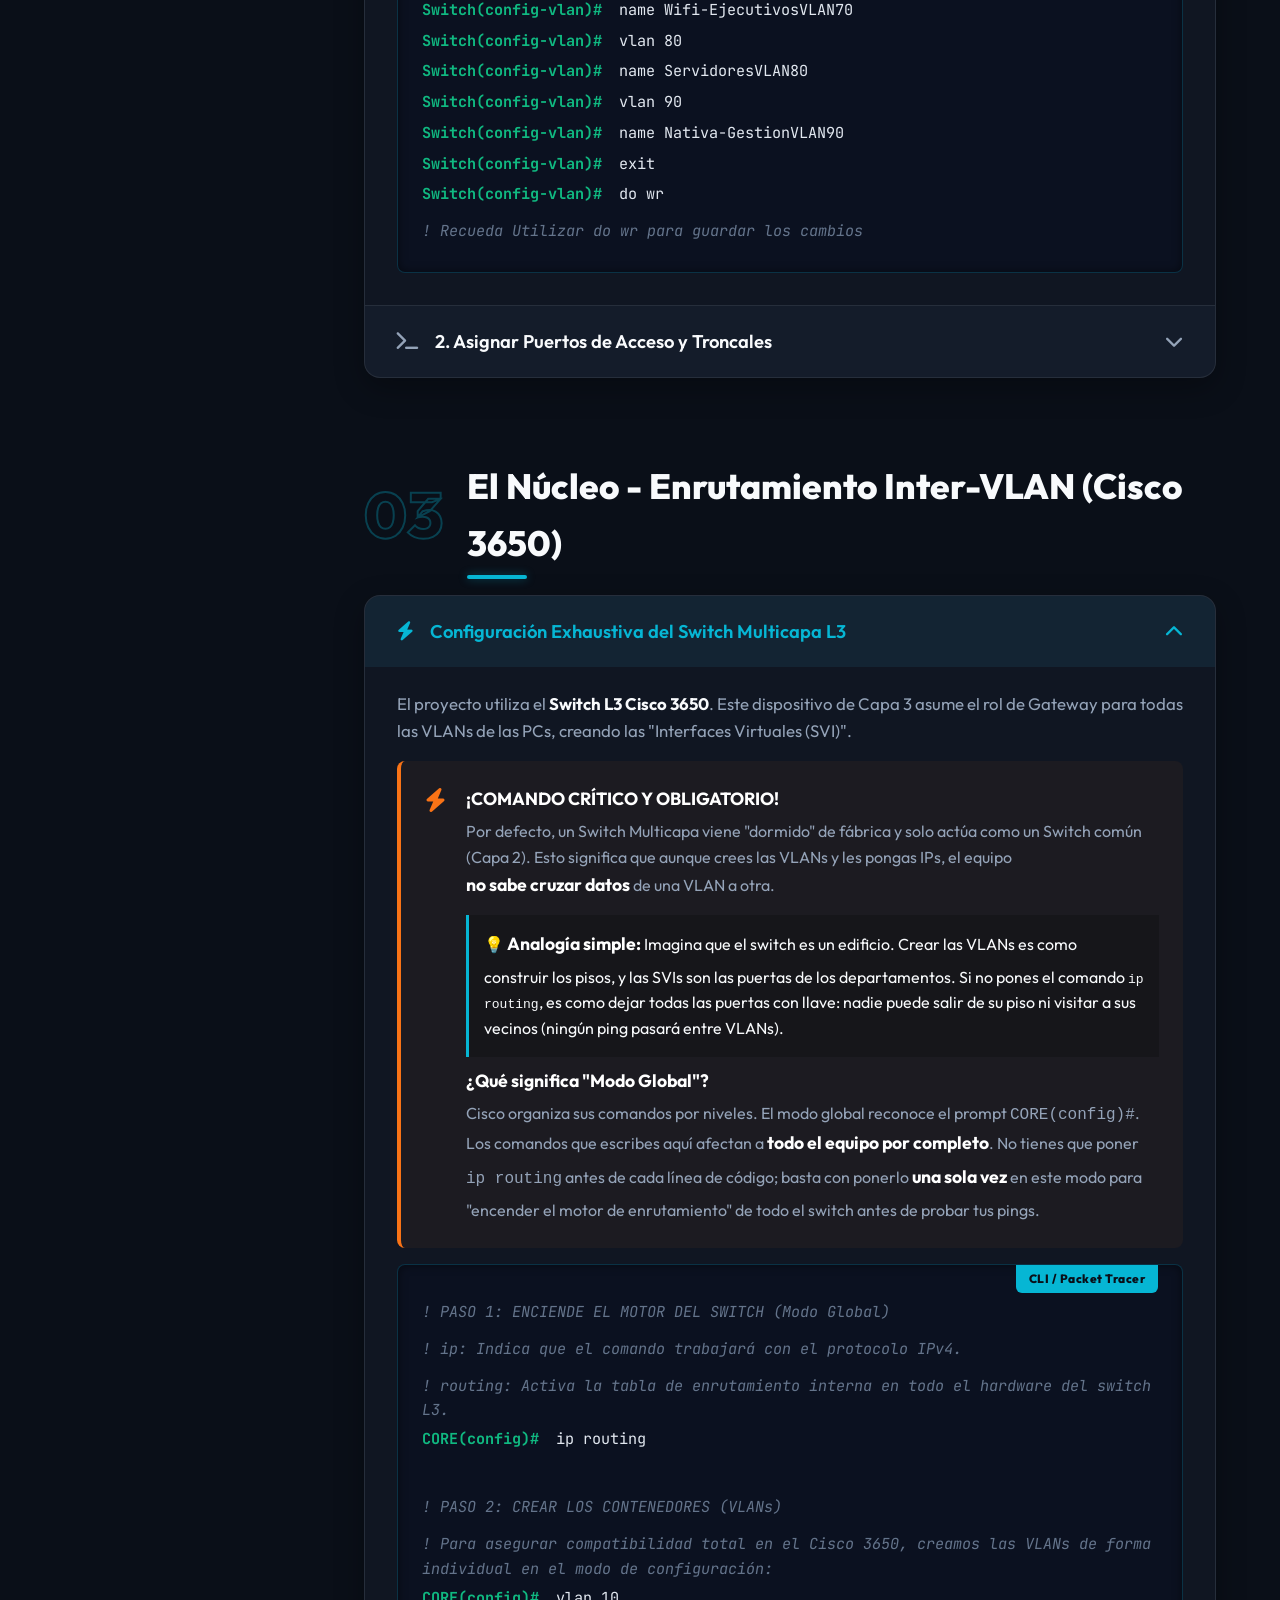
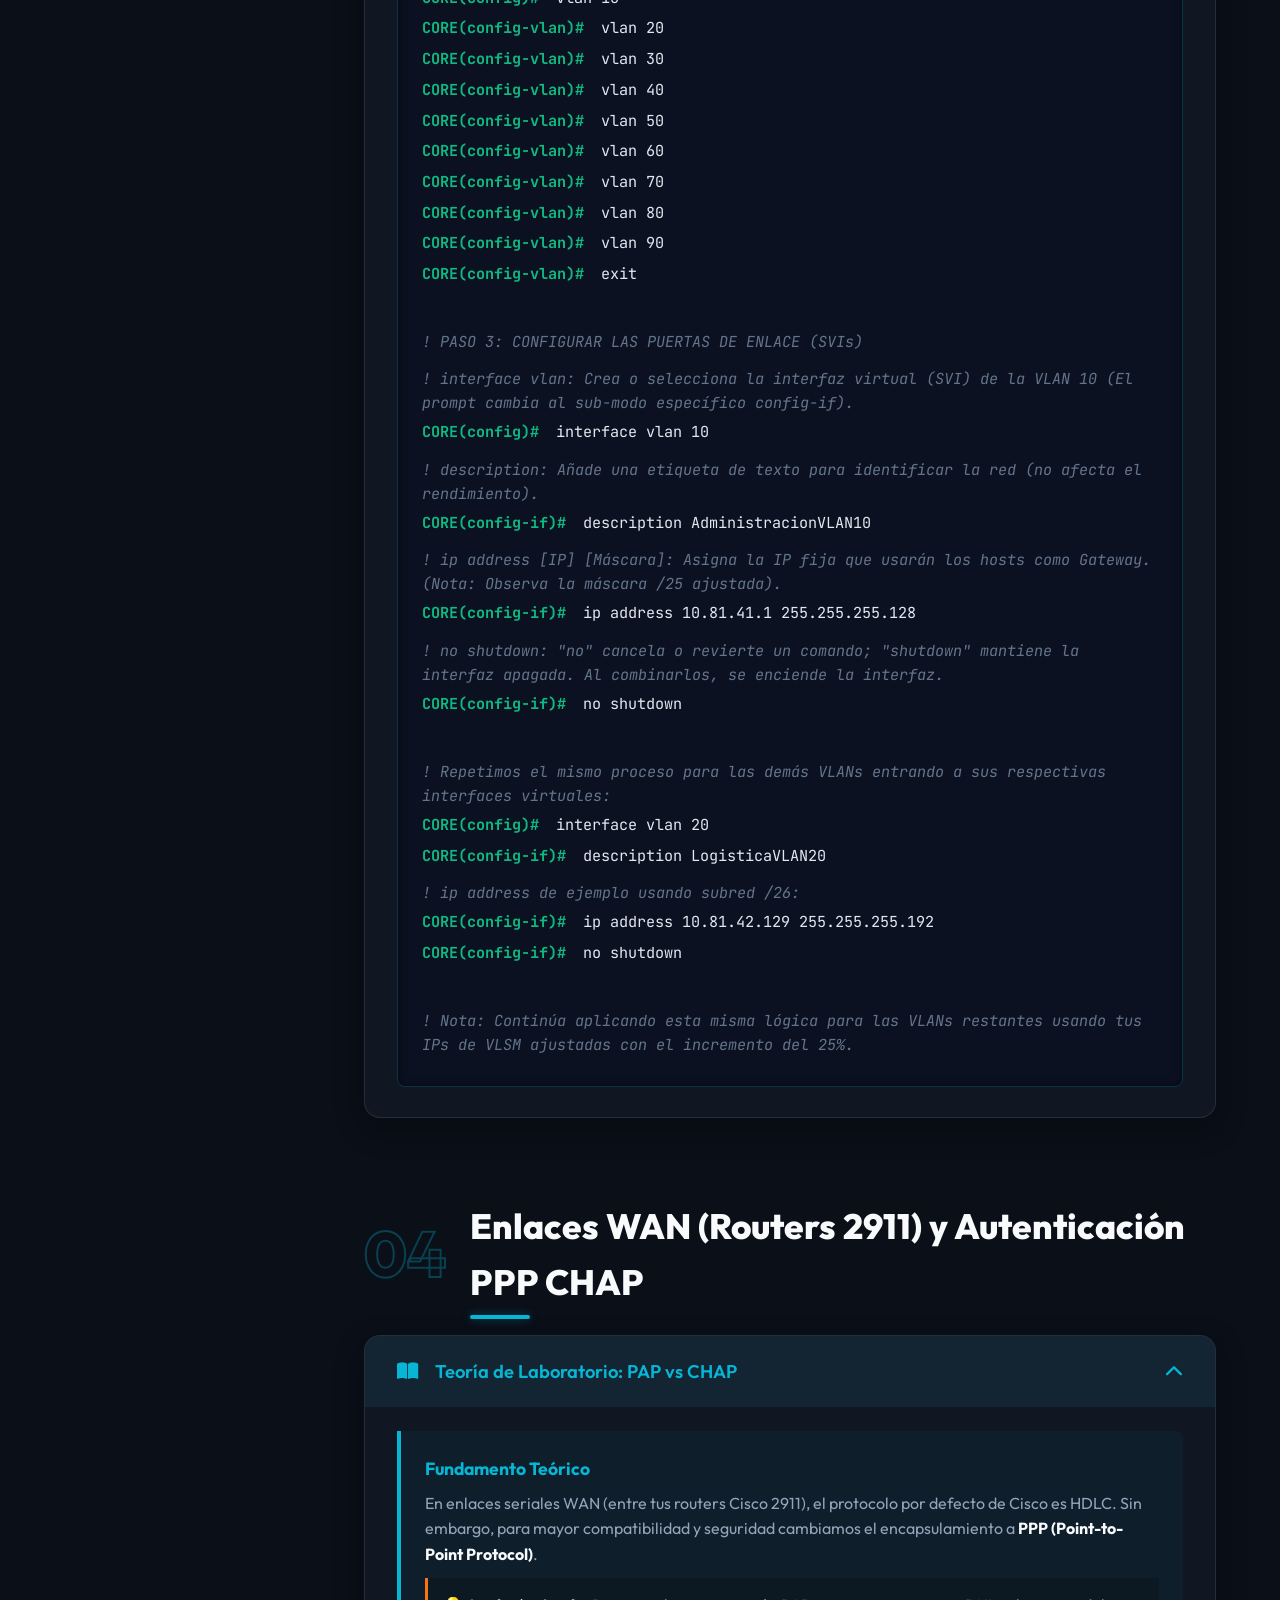
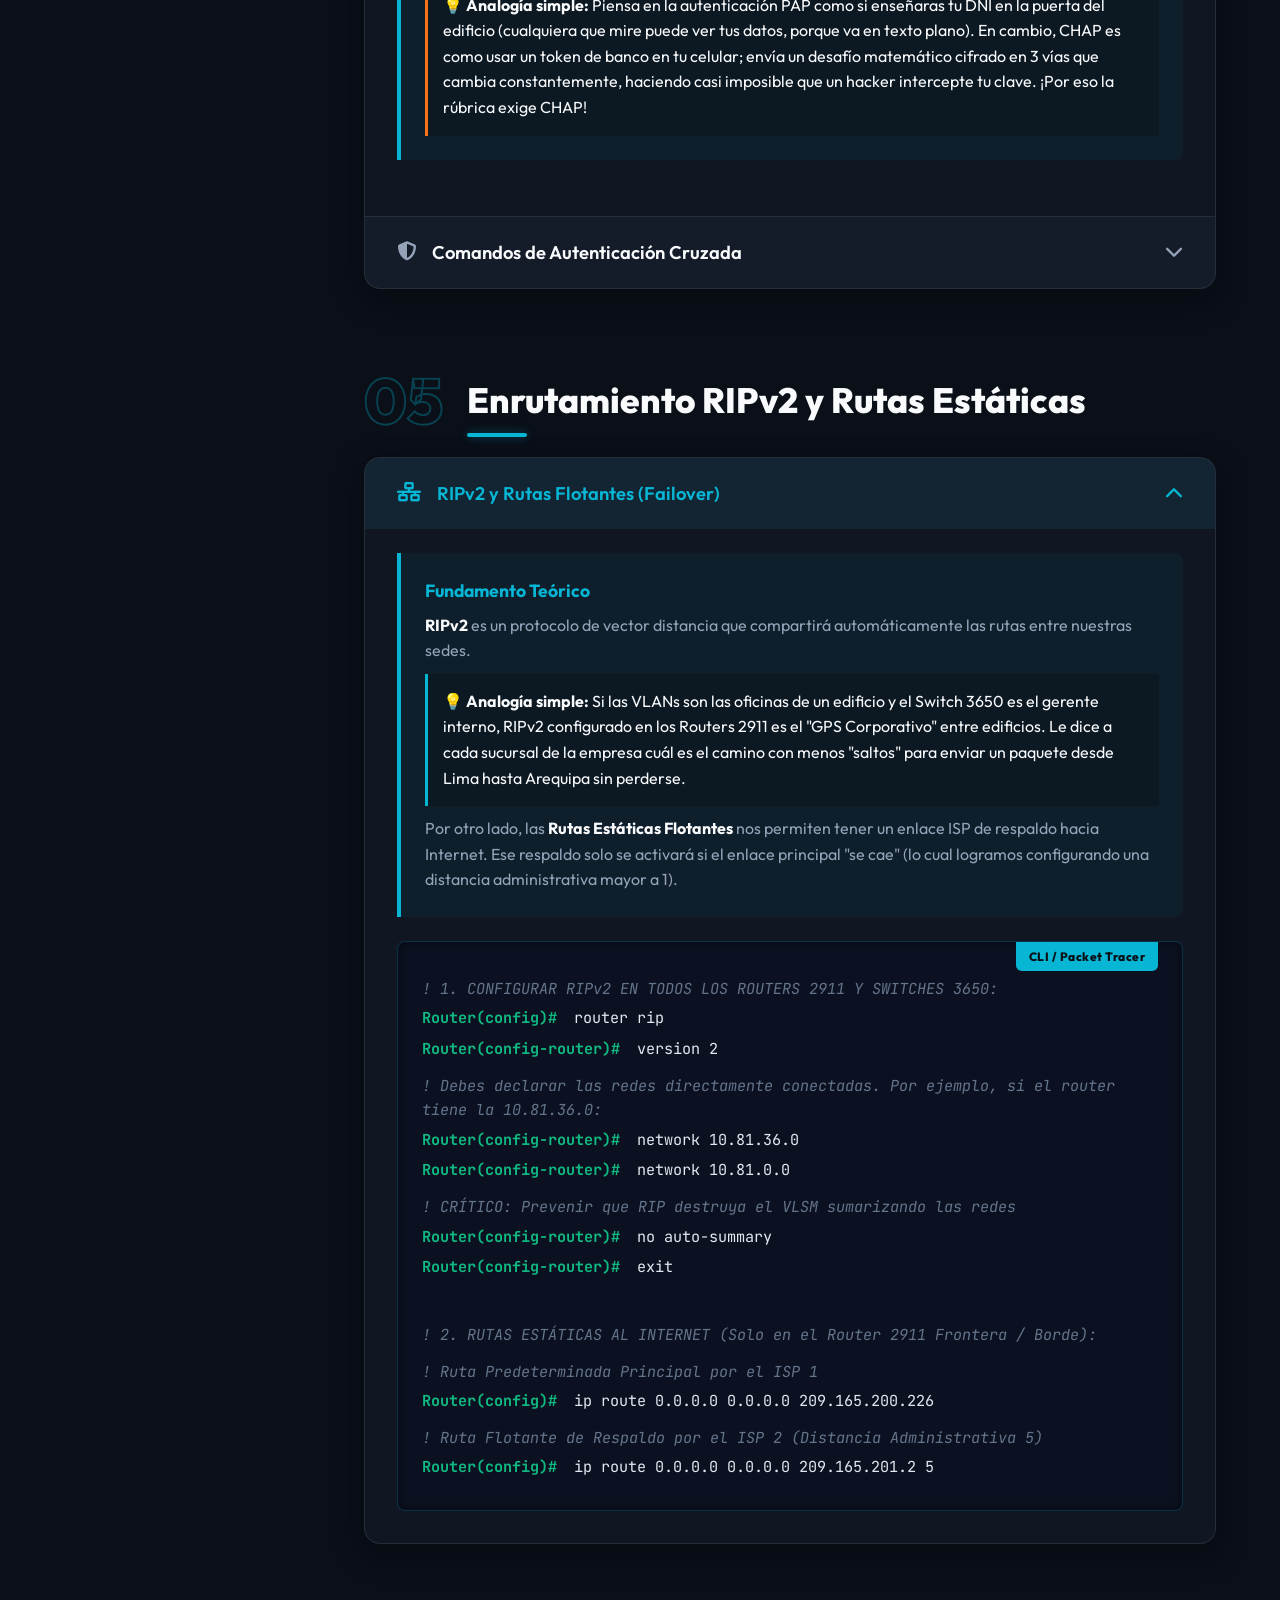
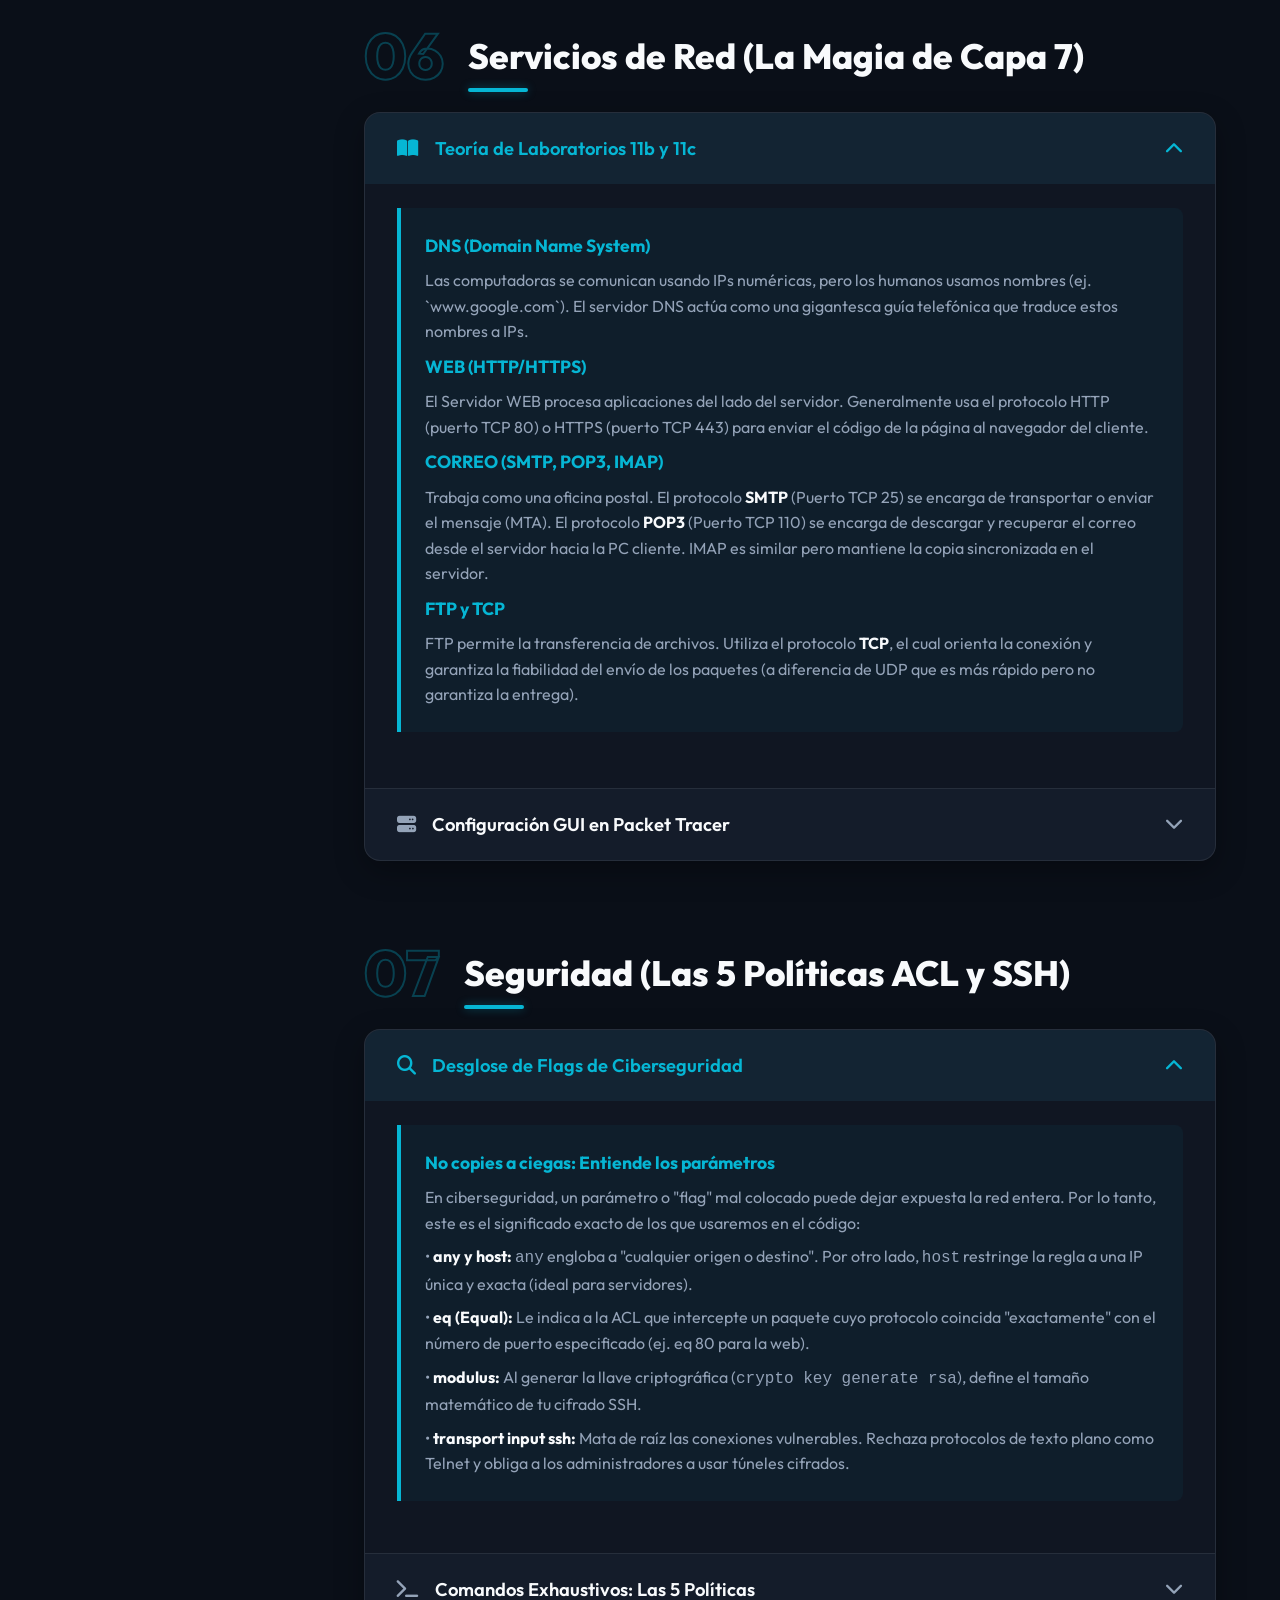
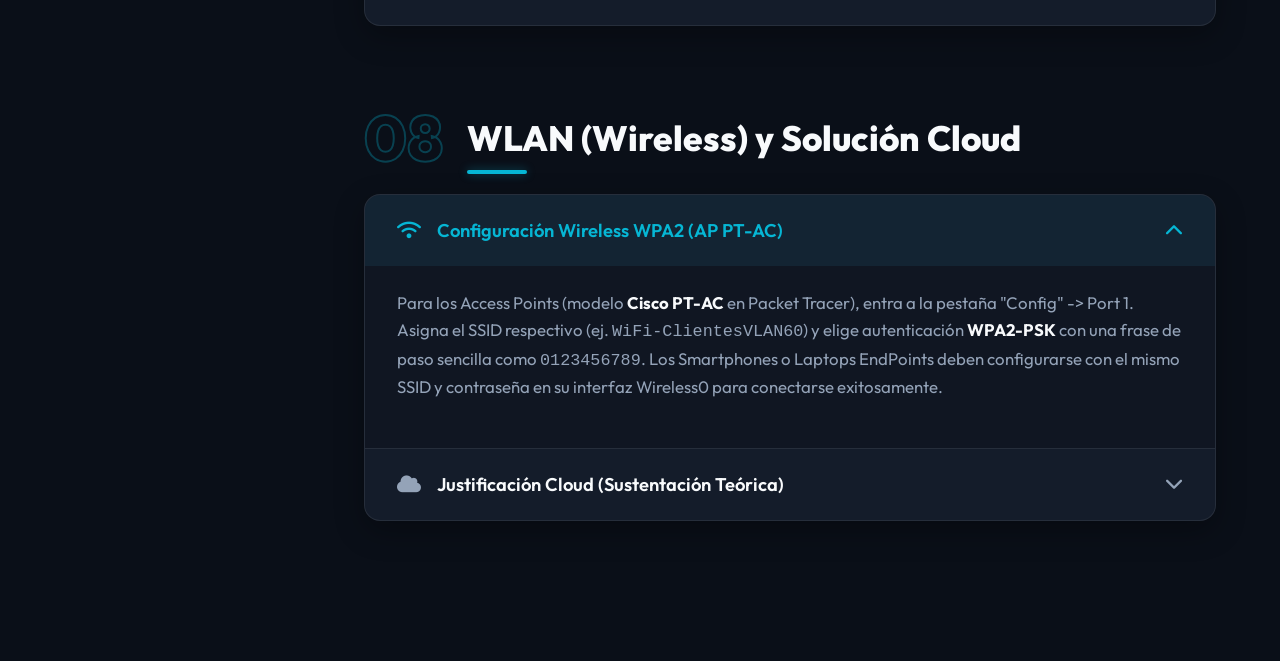
==== commit 73bbc836: "Actualizacion de pagina" ====
--- a/index.html
+++ b/index.html
@@ -4,9 +4,7 @@
     <meta charset="UTF-8">
     <meta name="viewport" content="width=device-width, initial-scale=1.0">
     <title>Guía Exhaustiva - Proyecto Final MIEMPRESA Cisco</title>
-    <!-- Google Fonts -->
     <link href="https://fonts.googleapis.com/css2?family=Outfit:wght@300;400;600;800&family=JetBrains+Mono:wght@400;700&display=swap" rel="stylesheet">
-    <!-- FontAwesome for Icons -->
     <link rel="stylesheet" href="https://cdnjs.cloudflare.com/ajax/libs/font-awesome/6.4.0/css/all.min.css">
     
     <style>
@@ -365,7 +363,7 @@
         }
         .alert-box.info i { color: var(--accent-cyan); }
         .alert-box-content strong {
-            display: block;
+            display: inline-flex;
             margin-bottom: 0.4rem;
             color: #fff;
             font-size: 1.1rem;
@@ -374,6 +372,10 @@
             color: var(--text-secondary);
             font-size: 1rem;
             margin: 0;
+            margin-bottom: 0.5rem; /* Fix visual spacing */
+        }
+        .alert-box-content p:last-child {
+            margin-bottom: 0;
         }
 
         /* Responsive */
@@ -395,14 +397,14 @@
 </head>
 <body>
 
-    <!-- Sidebar -->
     <nav class="sidebar" id="sidebar">
         <div class="sidebar-header">
             <i class="fa-solid fa-network-wired logo-icon"></i>
             <h1>Roadmap TF<br><span class="highlight">Redes Cisco</span></h1>
         </div>
         <ul class="sidebar-nav">
-            <li><a href="#modulo-1" class="nav-link active"><i class="fa-solid fa-sitemap"></i> 1. IP y VLSM</a></li>
+            <li><a href="#modulo-0" class="nav-link active"><i class="fa-solid fa-sitemap"></i> 1. Cheatsheet</a></li>
+            <li><a href="#modulo-1" class="nav-link"><i class="fa-solid fa-sitemap"></i> 1. IP y VLSM</a></li>
             <li><a href="#modulo-2" class="nav-link"><i class="fa-solid fa-layer-group"></i> 2. VLANs y Troncales</a></li>
             <li><a href="#modulo-3" class="nav-link"><i class="fa-solid fa-microchip"></i> 3. Inter-VLAN (Core)</a></li>
             <li><a href="#modulo-4" class="nav-link"><i class="fa-solid fa-route"></i> 4. WAN y PPP CHAP</a></li>
@@ -414,16 +416,13 @@
     </nav>
     <div class="overlay" id="overlay"></div>
 
-    <!-- Mobile Header -->
     <header class="mobile-header">
         <h2>Roadmap Cisco</h2>
         <button class="menu-toggle" id="menu-toggle"><i class="fa-solid fa-bars"></i></button>
     </header>
 
-    <!-- Main Content -->
     <main class="main-content">
 
-        <!-- Global Alert -->
         <div class="global-alert">
             <i class="fa-solid fa-triangle-exclamation global-alert-icon"></i>
             <div class="global-alert-content">
@@ -431,8 +430,111 @@
                 <p>La dirección de red base de la multinacional es <strong>10.19X.0.0/16</strong>. La "X" debe ser reemplazada obligatoriamente por el <strong>número de tu grupo</strong>. ¡Si olvidas esto, habrá duplicidad de IPs y tu red colapsará al integrarse al final del semestre!</p>
             </div>
         </div>
-
-        <!-- MÓDULO 1 -->
+        <section id="modulo-0" class="module-section">
+            <div class="module-header">
+                <span class="module-number">00</span>
+                <h2 class="module-title">Troubleshooting y Cheatsheet CLI</h2>
+            </div>
+            <div class="card">
+                
+                <div class="accordion-item">
+                    <button class="accordion-header active">
+                        <div class="header-left"><i class="fa-solid fa-stethoscope"></i><span>Diagnóstico de Red (Comandos Show)</span></div>
+                        <i class="fa-solid fa-chevron-down accordion-icon"></i>
+                    </button>
+                    <div class="accordion-content">
+                        <div class="accordion-inner">
+                            <p class="theory-text">Si algo falla en Packet Tracer, <strong>no borres todo</strong>. Utiliza estos comandos en el modo privilegiado (<code>#</code>) para diagnosticar dónde está el error.</p>
+                            
+                            <table class="data-table">
+                                <tr>
+                                    <th>Comando Completo</th>
+                                    <th>Desglose de Parámetros (Flags) y Función Principal</th>
+                                </tr>
+                                <tr>
+                                    <td><strong><span class="highlight-cyan">show ip interface brief</span></strong></td>
+                                    <td>
+                                        <strong>Muestra un resumen vital del estado de todos los puertos.</strong><br>
+                                        • <code>show</code>: Ordena mostrar datos en pantalla.<br>
+                                        • <code>ip</code>: Filtra la información para mostrar solo configuraciones de Capa 3 (IPv4).<br>
+                                        • <code>interface</code>: Apunta al hardware (los puertos).<br>
+                                        • <code>brief</code>: Parámetro clave. Resume el output en una tabla limpia (IP asignada, estado físico UP/DOWN, y estado de protocolo).
+                                    </td>
+                                </tr>
+                                <tr>
+                                    <td><strong><span class="highlight-cyan">show vlan brief</span></strong></td>
+                                    <td>
+                                        <strong>Verifica si creaste y asignaste bien las VLANs en Capa 2.</strong><br>
+                                        • <code>vlan</code>: Apunta al archivo interno de la base de datos de VLANs (vlan.dat).<br>
+                                        • <code>brief</code>: Filtra la salida para mostrar solo el ID de la VLAN, su nombre y qué puertos exactos de acceso pertenecen a ella.
+                                    </td>
+                                </tr>
+                                <tr>
+                                    <td><strong><span class="highlight-cyan">show interfaces trunk</span></strong></td>
+                                    <td>
+                                        <strong>Audita las conexiones entre switches (Enlaces Troncales).</strong><br>
+                                        • <code>interfaces</code>: Apunta a los puertos del equipo.<br>
+                                        • <code>trunk</code>: Actúa como filtro absoluto. Solo te mostrará los puertos que lograron negociar con éxito el modo troncal y te indicará si todas las VLANs están permitidas para cruzar por ahí.
+                                    </td>
+                                </tr>
+                                <tr>
+                                    <td><strong><span class="highlight-cyan">show ip route</span></strong></td>
+                                    <td>
+                                        <strong>Muestra el "GPS" del Router o Switch Multicapa.</strong><br>
+                                        • <code>route</code>: Extrae la tabla de enrutamiento interna. Es vital para comprobar si RIPv2 aprendió las rutas de las otras sedes (marcadas con una "R") o si tus rutas estáticas (marcadas con "S") están activas.
+                                    </td>
+                                </tr>
+                            </table>
+                        </div>
+                    </div>
+                </div>
+
+                <div class="accordion-item">
+                    <button class="accordion-header">
+                        <div class="header-left"><i class="fa-solid fa-floppy-disk"></i><span>Gestión, Guardado y el Atajo "DO"</span></div>
+                        <i class="fa-solid fa-chevron-down accordion-icon"></i>
+                    </button>
+                    <div class="accordion-content">
+                        <div class="accordion-inner">
+                            <div class="alert-box info">
+                                <i class="fa-solid fa-lightbulb"></i>
+                                <div class="alert-box-content">
+                                    <strong>¿Para qué sirve el flag "do"?</strong>
+                                    <p>Normalmente, si estás configurando una IP dentro de una interfaz <code>(config-if)#</code> y quieres hacer un ping o usar un comando <code>show</code>, el sistema te dará error porque esos comandos pertenecen al modo privilegiado <code>#</code>. El parámetro <strong><span class="highlight-orange">do</span></strong> fuerza al sistema operativo a ejecutar comandos de visualización o guardado sin tener que salirte del modo de configuración.</p>
+                                </div>
+                            </div>
+
+                            <table class="data-table">
+                                <tr>
+                                    <th>Comando</th>
+                                    <th>Aplicación y Efecto</th>
+                                </tr>
+                                <tr>
+                                    <td><strong><span class="highlight-cyan">show running-config</span></strong><br><em>(Atajo: sh run)</em></td>
+                                    <td>
+                                        Muestra línea por línea toda la configuración que el equipo tiene actualmente en la memoria RAM. Si se apaga el equipo, esta configuración se pierde. Ideal para ver si te equivocaste en una IP o en una política de ACL.
+                                    </td>
+                                </tr>
+                                <tr>
+                                    <td><strong><span class="highlight-cyan">copy running-config startup-config</span></strong></td>
+                                    <td>
+                                        El comando oficial para guardar. Copia todo lo que está en la RAM (running) y lo inyecta en la NVRAM (startup). Así, si Packet Tracer crashea o apagas el rack, tu configuración sobrevive.
+                                    </td>
+                                </tr>
+                                <tr>
+                                    <td><strong><span class="highlight-orange">do</span> <span class="highlight-cyan">write</span></strong><br><em>(Atajo popular: do wr)</em></td>
+                                    <td>
+                                        Hace exactamente lo mismo que el comando anterior (guarda en la NVRAM), pero es mucho más rápido de teclear. Al incluir el flag <code>do</code>, puedes guardar tu progreso en cualquier momento, incluso si estás a mitad de configurar una VLAN o una política de seguridad.
+                                    </td>
+                                </tr>
+                            </table>
+                        </div>
+                    </div>
+                </div>
+
+            </div>
+        </section>
+
         <section id="modulo-1" class="module-section">
             <div class="module-header">
                 <span class="module-number">01</span>
@@ -455,9 +557,9 @@
                                 <i class="fa-solid fa-square-root-variable"></i>
                                 <div class="alert-box-content">
                                     <strong>Ejemplo Matemático Exacto (Sede Lima):</strong>
-                                    <p>• <strong>Administración:</strong> Tienes 100 hosts actuales. Le calculas el aumento del 25% (`100 * 1.25`) y tienes que dimensionar para <strong>125 hosts</strong>. Necesitarás una subred /24 (254 útiles).</p>
-                                    <p>• <strong>Logística:</strong> Tienes 25 hosts actuales. Con el aumento serían `31.25`. Como no puede ser decimal, <strong>siempre se redondea hacia arriba</strong>, por lo que te quedarías con <strong>32 hosts</strong>. Necesitarás una subred /26 (62 útiles).</p>
-                                    <p><em>* Aplica este mismo cálculo y redondeo hacia arriba para absolutamente todos los demás departamentos.</em></p>
+                                    <p><strong>Administración:</strong> Tienes 100 hosts actuales. Le calculas el aumento del 25% (100 * 1.25) y tienes que dimensionar para<strong>125 hosts</strong>. Necesitarás una subred <strong>/25</strong> (126 direcciones útiles)</p>
+                                    <p><strong>Logística:</strong> Tienes 25 hosts actuales. Con el aumento serían 31.25. Como no puede haber decimales de host, <strong>siempre se redondea hacia arriba</strong>, por lo que te quedarías con <strong>32 hosts</strong>. Necesitarás una subred <strong>/26</strong> (62 útiles).</p>
+                                    <p style="margin-top: 10px; font-size: 0.9rem; color: var(--text-secondary);"><em>* Aplica este mismo cálculo y redondeo hacia arriba para absolutamente todos los demás departamentos de la topología.</em></p>
                                 </div>
                             </div>
                         </div>
@@ -465,7 +567,7 @@
                 </div>
                 <div class="accordion-item">
                     <button class="accordion-header">
-                        <div class="header-left"><i class="fa-solid fa-circle-exclamation"></i><span>Regla de Oro para WAN</span></div>
+                        <div class="header-left"><i class="fa-solid fa-circle-exclamation"></i><span>Regla de Oro para WAN (Routers 2911)</span></div>
                         <i class="fa-solid fa-chevron-down accordion-icon"></i>
                     </button>
                     <div class="accordion-content">
@@ -474,7 +576,7 @@
                                 <i class="fa-solid fa-triangle-exclamation"></i>
                                 <div class="alert-box-content">
                                     <strong>No desperdicies IPs en Enlaces Seriales</strong>
-                                    <p>Para los enlaces WAN (Punto a Punto entre sedes), debes usar SIEMPRE subredes <strong>/30</strong>. Una máscara /30 solo provee 2 direcciones útiles, exactamente las que necesitas para conectar dos routers. Si usas /24 o FLSM, te descontarán puntos.</p>
+                                    <p>Para los enlaces WAN (Conexiones Punto a Punto entre los Routers <strong>Cisco 2911</strong> de cada sede), debes usar SIEMPRE subredes <strong>/30</strong>. Una máscara /30 solo provee 2 direcciones útiles, exactamente las que necesitas para conectar las interfaces seriales de dos routers. Si usas /24 o FLSM, perderás puntos de eficiencia.</p>
                                 </div>
                             </div>
                         </div>
@@ -483,23 +585,22 @@
             </div>
         </section>
 
-        <!-- MÓDULO 2 -->
         <section id="modulo-2" class="module-section">
             <div class="module-header">
                 <span class="module-number">02</span>
-                <h2 class="module-title">Capa 2 - VLANs y Troncales (Paso a Paso)</h2>
+                <h2 class="module-title">Capa 2 - VLANs y Troncales (Cisco 2950-24)</h2>
             </div>
             <div class="card">
                 <div class="accordion-item">
                     <button class="accordion-header active">
-                        <div class="header-left"><i class="fa-solid fa-list-check"></i><span>1. Crear la Tabla de VLANs en todos los Switches</span></div>
-                        <i class="fa-solid fa-chevron-down accordion-icon"></i>
-                    </button>
-                    <div class="accordion-content">
-                        <div class="accordion-inner">
-                            <p class="theory-text">Debes crear esta misma base de datos de VLANs en <strong>todos los switches de acceso y distribución</strong> para que el tráfico esté correctamente etiquetado.</p>
+                        <div class="header-left"><i class="fa-solid fa-list-check"></i><span>1. Crear la Tabla de VLANs en Switches de Acceso</span></div>
+                        <i class="fa-solid fa-chevron-down accordion-icon"></i>
+                    </button>
+                    <div class="accordion-content">
+                        <div class="accordion-inner">
+                            <p class="theory-text">Debes crear esta base de datos en <strong>todos los switches Cisco 2950-24</strong> para que el tráfico originado por las PCs endpoints esté correctamente etiquetado.</p>
                             <div class="code-block">
-                                <span class="comment">! Entrar al modo de configuración global y crear TODAS las VLANs del proyecto:</span>
+                                <span class="comment">! Entrar al modo de configuración global y crear las VLANs secuencialmente:</span>
                                 <span class="code-line"><span class="cli-prompt">Switch></span> enable</span>
                                 <span class="code-line"><span class="cli-prompt">Switch#</span> configure terminal</span>
                                 <span class="code-line"><span class="cli-prompt">Switch(config)#</span> vlan 10</span>
@@ -521,6 +622,8 @@
                                 <span class="code-line"><span class="cli-prompt">Switch(config-vlan)#</span> vlan 90</span>
                                 <span class="code-line"><span class="cli-prompt">Switch(config-vlan)#</span> name Nativa-GestionVLAN90</span>
                                 <span class="code-line"><span class="cli-prompt">Switch(config-vlan)#</span> exit</span>
+                                <span class="code-line"><span class="cli-prompt">Switch(config-vlan)#</span> do wr</span>
+                                <span class="comment">! Recueda Utilizar do wr para guardar los cambios</span>
                             </div>
                         </div>
                     </div>
@@ -533,15 +636,15 @@
                     <div class="accordion-content">
                         <div class="accordion-inner">
                             <div class="code-block">
-                                <span class="comment">! ASIGNAR PUERTO DE ACCESO (Hacia una PC o Servidor)</span>
+                                <span class="comment">! ASIGNAR PUERTO DE ACCESO (Hacia una PC EndPoint)</span>
                                 <span class="comment">! Ejemplo: Asignar el puerto FastEthernet 0/2 a la VLAN 30 de Ventas</span>
                                 <span class="code-line"><span class="cli-prompt">Switch(config)#</span> interface fastEthernet 0/2</span>
                                 <span class="code-line"><span class="cli-prompt">Switch(config-if)#</span> switchport mode access</span>
                                 <span class="code-line"><span class="cli-prompt">Switch(config-if)#</span> switchport access vlan 30</span>
                                 <span class="code-line"><span class="cli-prompt">Switch(config-if)#</span> exit</span>
                                 
-                                <span class="comment">! CONFIGURAR ENLACES TRONCALES (Conexiones entre Switches)</span>
-                                <span class="comment">! Ejemplo: El puerto Gigabit 0/1 conecta al Switch Core</span>
+                                <span class="comment">! CONFIGURAR ENLACES TRONCALES (Conexiones Switch L2 a Switch L3 Core)</span>
+                                <span class="comment">! Ejemplo: El puerto Gigabit 0/1 conecta al Switch 3650</span>
                                 <span class="code-line"><span class="cli-prompt">Switch(config)#</span> interface gigabitEthernet 0/1</span>
                                 <span class="code-line"><span class="cli-prompt">Switch(config-if)#</span> switchport mode trunk</span>
                                 <span class="code-line"><span class="cli-prompt">Switch(config-if)#</span> switchport trunk allowed vlan all</span>
@@ -553,54 +656,75 @@
             </div>
         </section>
 
-        <!-- MÓDULO 3 -->
         <section id="modulo-3" class="module-section">
             <div class="module-header">
                 <span class="module-number">03</span>
-                <h2 class="module-title">El Núcleo - Enrutamiento Inter-VLAN (Switch Multicapa)</h2>
+                <h2 class="module-title">El Núcleo - Enrutamiento Inter-VLAN (Cisco 3650)</h2>
             </div>
             <div class="card">
                 <div class="accordion-item">
                     <button class="accordion-header active">
-                        <div class="header-left"><i class="fa-solid fa-bolt"></i><span>Configuración Exhaustiva del CORE</span></div>
-                        <i class="fa-solid fa-chevron-down accordion-icon"></i>
-                    </button>
-                    <div class="accordion-content">
-                        <div class="accordion-inner">
-                            <p class="theory-text">El proyecto utiliza un <strong>Switch Multicapa (Ej: Catalyst 3650)</strong>. Este dispositivo de Capa 3 asume el rol de Gateway para todas las VLANs, creando "Interfaces Virtuales (SVI)".</p>
+                        <div class="header-left"><i class="fa-solid fa-bolt"></i><span>Configuración Exhaustiva del Switch Multicapa L3</span></div>
+                        <i class="fa-solid fa-chevron-down accordion-icon"></i>
+                    </button>
+                    <div class="accordion-content">
+                        <div class="accordion-inner">
+                            <p class="theory-text">El proyecto utiliza el <strong>Switch L3 Cisco 3650</strong>. Este dispositivo de Capa 3 asume el rol de Gateway para todas las VLANs de las PCs, creando las "Interfaces Virtuales (SVI)".</p>
                             
                             <div class="alert-box">
                                 <i class="fa-solid fa-bolt"></i>
                                 <div class="alert-box-content">
-                                    <strong>¡COMANDO CRÍTICO!</strong>
-                                    <p>Si omites el comando <span class="highlight-orange">ip routing</span> en modo global, el Switch Multicapa funcionará solo como Capa 2 y NINGÚN ping pasará de una VLAN a otra.</p>
+                                    <strong>¡COMANDO CRÍTICO Y OBLIGATORIO!</strong>
+                                    <p>Por defecto, un Switch Multicapa viene "dormido" de fábrica y solo actúa como un Switch común (Capa 2). Esto significa que aunque crees las VLANs y les pongas IPs, el equipo <strong>no sabe cruzar datos</strong> de una VLAN a otra.</p>
+                                    
+                                    <blockquote style="margin-top: 10px; background: rgba(0,0,0,0.2); padding: 15px; border-left: 3px solid var(--accent-cyan);">
+                                        💡 <strong>Analogía simple:</strong> Imagina que el switch es un edificio. Crear las VLANs es como construir los pisos, y las SVIs son las puertas de los departamentos. Si no pones el comando <code>ip routing</code>, es como dejar todas las puertas con llave: nadie puede salir de su piso ni visitar a sus vecinos (ningún ping pasará entre VLANs).
+                                    </blockquote>
+
+                                    <p style="margin-top: 10px;"><strong>¿Qué significa "Modo Global"?</strong><br>
+                                    Cisco organiza sus comandos por niveles. El modo global reconoce el prompt <code>CORE(config)#</code>. Los comandos que escribes aquí afectan a <strong>todo el equipo por completo</strong>. No tienes que poner <code>ip routing</code> antes de cada línea de código; basta con ponerlo <strong>una sola vez</strong> en este modo para "encender el motor de enrutamiento" de todo el switch antes de probar tus pings.</p>
                                 </div>
                             </div>
 
                             <div class="code-block">
-                                <span class="comment">! 1. Habilitar enrutamiento (VITAL)</span>
+                                <span class="comment">! PASO 1: ENCIENDE EL MOTOR DEL SWITCH (Modo Global)</span>
+                                <span class="comment">! ip: Indica que el comando trabajará con el protocolo IPv4.</span>
+                                <span class="comment">! routing: Activa la tabla de enrutamiento interna en todo el hardware del switch L3.</span>
                                 <span class="code-line"><span class="cli-prompt">CORE(config)#</span> ip routing</span>
                                 <br>
-                                <span class="comment">! 2. Asegúrate de crear todas las VLANs en el CORE (mismo bloque del Módulo 2)</span>
-                                <span class="code-line"><span class="cli-prompt">CORE(config)#</span> vlan 10,20,30,40,50,60,70,80,90 <span class="comment">(Atajo en algunos modelos)</span></span>
+                                <span class="comment">! PASO 2: CREAR LOS CONTENEDORES (VLANs)</span>
+                                <span class="comment">! Para asegurar compatibilidad total en el Cisco 3650, creamos las VLANs de forma individual en el modo de configuración:</span>
+                                <span class="code-line"><span class="cli-prompt">CORE(config)#</span> vlan 10</span>
+                                <span class="code-line"><span class="cli-prompt">CORE(config-vlan)#</span> vlan 20</span>
+                                <span class="code-line"><span class="cli-prompt">CORE(config-vlan)#</span> vlan 30</span>
+                                <span class="code-line"><span class="cli-prompt">CORE(config-vlan)#</span> vlan 40</span>
+                                <span class="code-line"><span class="cli-prompt">CORE(config-vlan)#</span> vlan 50</span>
+                                <span class="code-line"><span class="cli-prompt">CORE(config-vlan)#</span> vlan 60</span>
+                                <span class="code-line"><span class="cli-prompt">CORE(config-vlan)#</span> vlan 70</span>
+                                <span class="code-line"><span class="cli-prompt">CORE(config-vlan)#</span> vlan 80</span>
+                                <span class="code-line"><span class="cli-prompt">CORE(config-vlan)#</span> vlan 90</span>
+                                <span class="code-line"><span class="cli-prompt">CORE(config-vlan)#</span> exit</span>
                                 <br>
-                                <span class="comment">! 3. Crear las SVIs (Ejemplo usando las IPs de Lima del documento)</span>
+                                <span class="comment">! PASO 3: CONFIGURAR LAS PUERTAS DE ENLACE (SVIs)</span>
+                                <span class="comment">! interface vlan: Crea o selecciona la interfaz virtual (SVI) de la VLAN 10 (El prompt cambia al sub-modo específico config-if).</span>
                                 <span class="code-line"><span class="cli-prompt">CORE(config)#</span> interface vlan 10</span>
+                                <span class="comment">! description: Añade una etiqueta de texto para identificar la red (no afecta el rendimiento).</span>
                                 <span class="code-line"><span class="cli-prompt">CORE(config-if)#</span> description AdministracionVLAN10</span>
-                                <span class="code-line"><span class="cli-prompt">CORE(config-if)#</span> ip address 10.81.41.1 255.255.255.0</span>
+                                <span class="comment">! ip address [IP] [Máscara]: Asigna la IP fija que usarán los hosts como Gateway. (Nota: Observa la máscara /25 ajustada).</span>
+                                <span class="code-line"><span class="cli-prompt">CORE(config-if)#</span> ip address 10.81.41.1 255.255.255.128</span>
+                                <span class="comment">! no shutdown: "no" cancela o revierte un comando; "shutdown" mantiene la interfaz apagada. Al combinarlos, se enciende la interfaz.</span>
                                 <span class="code-line"><span class="cli-prompt">CORE(config-if)#</span> no shutdown</span>
                                 
+                                <br>
+                                <span class="comment">! Repetimos el mismo proceso para las demás VLANs entrando a sus respectivas interfaces virtuales:</span>
                                 <span class="code-line"><span class="cli-prompt">CORE(config)#</span> interface vlan 20</span>
                                 <span class="code-line"><span class="cli-prompt">CORE(config-if)#</span> description LogisticaVLAN20</span>
+                                <span class="comment">! ip address de ejemplo usando subred /26:</span>
                                 <span class="code-line"><span class="cli-prompt">CORE(config-if)#</span> ip address 10.81.42.129 255.255.255.192</span>
                                 <span class="code-line"><span class="cli-prompt">CORE(config-if)#</span> no shutdown</span>
                                 
-                                <span class="code-line"><span class="cli-prompt">CORE(config)#</span> interface vlan 30</span>
-                                <span class="code-line"><span class="cli-prompt">CORE(config-if)#</span> description VentasVLAN30</span>
-                                <span class="code-line"><span class="cli-prompt">CORE(config-if)#</span> ip address 10.81.40.1 255.255.255.0</span>
-                                <span class="code-line"><span class="cli-prompt">CORE(config-if)#</span> no shutdown</span>
-                                
-                                <span class="comment">! Y así sucesivamente para VLAN 40, 50, 60, 70, 80 y 90 usando tus IPs calculadas en VLSM.</span>
+                                <br>
+                                <span class="comment">! Nota: Continúa aplicando esta misma lógica para las VLANs restantes usando tus IPs de VLSM ajustadas con el incremento del 25%.</span>
                             </div>
                         </div>
                     </div>
@@ -608,11 +732,10 @@
             </div>
         </section>
 
-        <!-- MÓDULO 4 -->
         <section id="modulo-4" class="module-section">
             <div class="module-header">
                 <span class="module-number">04</span>
-                <h2 class="module-title">Enlaces WAN y Autenticación PPP CHAP</h2>
+                <h2 class="module-title">Enlaces WAN (Routers 2911) y Autenticación PPP CHAP</h2>
             </div>
             <div class="card">
                 <div class="accordion-item">
@@ -624,8 +747,11 @@
                         <div class="accordion-inner">
                             <div class="theory-box">
                                 <h4>Fundamento Teórico</h4>
-                                <p>En enlaces seriales WAN, el protocolo por defecto de Cisco es HDLC. Sin embargo, para mayor compatibilidad y seguridad cambiamos el encapsulamiento a <strong>PPP (Point-to-Point Protocol)</strong>.</p>
-                                <p>El laboratorio nos enseña dos métodos de autenticación: <strong>PAP</strong> envía la contraseña en texto plano (inseguro), mientras que <strong>CHAP (Challenge Handshake Authentication Protocol)</strong> usa un desafío encriptado de 3 vías (mucho más seguro). Es por eso que el proyecto exige CHAP.</p>
+                                <p>En enlaces seriales WAN (entre tus routers Cisco 2911), el protocolo por defecto de Cisco es HDLC. Sin embargo, para mayor compatibilidad y seguridad cambiamos el encapsulamiento a <strong>PPP (Point-to-Point Protocol)</strong>.</p>
+                                
+                                <blockquote style="margin-top: 10px; background: rgba(0,0,0,0.2); padding: 15px; border-left: 3px solid var(--accent-orange);">
+                                    💡 <strong>Analogía simple:</strong> Piensa en la autenticación PAP como si enseñaras tu DNI en la puerta del edificio (cualquiera que mire puede ver tus datos, porque va en texto plano). En cambio, CHAP es como usar un token de banco en tu celular; envía un desafío matemático cifrado en 3 vías que cambia constantemente, haciendo casi imposible que un hacker intercepte tu clave. ¡Por eso la rúbrica exige CHAP!
+                                </blockquote>
                             </div>
                         </div>
                     </div>
@@ -641,11 +767,11 @@
                                 <i class="fa-solid fa-circle-info"></i>
                                 <div class="alert-box-content">
                                     <strong>Regla de Nombres de Usuario</strong>
-                                    <p>Si configuras el ROUTER A que conecta con el ROUTER B, el comando debe ser `username ROUTER_B secret miclave`. La clave (`secret`) debe ser EXACTAMENTE la misma en ambos routers.</p>
+                                    <p>Si configuras el ROUTER A que conecta con el ROUTER B, el comando debe ser `username ROUTER_B secret miclave`. La clave (`secret`) debe ser EXACTAMENTE la misma en ambos routers 2911.</p>
                                 </div>
                             </div>
                             <div class="code-block">
-                                <span class="comment">! CONFIGURACIÓN EN ROUTER LIMA (Conectando hacia Ica):</span>
+                                <span class="comment">! CONFIGURACIÓN EN ROUTER 2911 LIMA (Conectando hacia Ica):</span>
                                 <span class="code-line"><span class="cli-prompt">Router_Lima(config)#</span> username Router_Ica secret ciscoclass</span>
                                 <span class="code-line"><span class="cli-prompt">Router_Lima(config)#</span> interface s0/0/0</span>
                                 <span class="code-line"><span class="cli-prompt">Router_Lima(config-if)#</span> ip address 10.81.36.1 255.255.255.252</span>
@@ -653,7 +779,7 @@
                                 <span class="code-line"><span class="cli-prompt">Router_Lima(config-if)#</span> ppp authentication chap</span>
                                 <span class="code-line"><span class="cli-prompt">Router_Lima(config-if)#</span> no shutdown</span>
                                 <br>
-                                <span class="comment">! CONFIGURACIÓN EN ROUTER ICA (Conectando hacia Lima):</span>
+                                <span class="comment">! CONFIGURACIÓN EN ROUTER 2911 ICA (Conectando hacia Lima):</span>
                                 <span class="code-line"><span class="cli-prompt">Router_Ica(config)#</span> username Router_Lima secret ciscoclass</span>
                                 <span class="code-line"><span class="cli-prompt">Router_Ica(config)#</span> interface s0/0/0</span>
                                 <span class="code-line"><span class="cli-prompt">Router_Ica(config-if)#</span> ip address 10.81.36.2 255.255.255.252</span>
@@ -667,7 +793,6 @@
             </div>
         </section>
 
-        <!-- MÓDULO 5 -->
         <section id="modulo-5" class="module-section">
             <div class="module-header">
                 <span class="module-number">05</span>
@@ -681,10 +806,19 @@
                     </button>
                     <div class="accordion-content">
                         <div class="accordion-inner">
-                            <p class="theory-text"><strong>RIPv2</strong> es un protocolo de vector distancia que compartirá automáticamente las rutas entre nuestras sedes. Las <strong>Rutas Estáticas Flotantes</strong> nos permiten tener un ISP de respaldo que solo se activará si el ISP principal falla (se logra dándole una distancia administrativa mayor a 1).</p>
+                            <div class="theory-box">
+                                <h4>Fundamento Teórico</h4>
+                                <p><strong>RIPv2</strong> es un protocolo de vector distancia que compartirá automáticamente las rutas entre nuestras sedes.</p>
+                                
+                                <blockquote style="margin-top: 10px; background: rgba(0,0,0,0.2); padding: 15px; border-left: 3px solid var(--accent-cyan);">
+                                    💡 <strong>Analogía simple:</strong> Si las VLANs son las oficinas de un edificio y el Switch 3650 es el gerente interno, RIPv2 configurado en los Routers 2911 es el "GPS Corporativo" entre edificios. Le dice a cada sucursal de la empresa cuál es el camino con menos "saltos" para enviar un paquete desde Lima hasta Arequipa sin perderse.
+                                </blockquote>
+                                
+                                <p style="margin-top: 10px;">Por otro lado, las <strong>Rutas Estáticas Flotantes</strong> nos permiten tener un enlace ISP de respaldo hacia Internet. Ese respaldo solo se activará si el enlace principal "se cae" (lo cual logramos configurando una distancia administrativa mayor a 1).</p>
+                            </div>
                             
                             <div class="code-block">
-                                <span class="comment">! 1. CONFIGURAR RIPv2 EN TODOS LOS ROUTERS Y CORES:</span>
+                                <span class="comment">! 1. CONFIGURAR RIPv2 EN TODOS LOS ROUTERS 2911 Y SWITCHES 3650:</span>
                                 <span class="code-line"><span class="cli-prompt">Router(config)#</span> router rip</span>
                                 <span class="code-line"><span class="cli-prompt">Router(config-router)#</span> version 2</span>
                                 <span class="comment">! Debes declarar las redes directamente conectadas. Por ejemplo, si el router tiene la 10.81.36.0:</span>
@@ -694,7 +828,7 @@
                                 <span class="code-line"><span class="cli-prompt">Router(config-router)#</span> no auto-summary</span>
                                 <span class="code-line"><span class="cli-prompt">Router(config-router)#</span> exit</span>
                                 <br>
-                                <span class="comment">! 2. RUTAS ESTÁTICAS AL INTERNET (Solo en el Router Frontera / Borde):</span>
+                                <span class="comment">! 2. RUTAS ESTÁTICAS AL INTERNET (Solo en el Router 2911 Frontera / Borde):</span>
                                 <span class="comment">! Ruta Predeterminada Principal por el ISP 1</span>
                                 <span class="code-line"><span class="cli-prompt">Router(config)#</span> ip route 0.0.0.0 0.0.0.0 209.165.200.226</span>
                                 <span class="comment">! Ruta Flotante de Respaldo por el ISP 2 (Distancia Administrativa 5)</span>
@@ -706,7 +840,6 @@
             </div>
         </section>
 
-        <!-- MÓDULO 6 -->
         <section id="modulo-6" class="module-section">
             <div class="module-header">
                 <span class="module-number">06</span>
@@ -748,7 +881,7 @@
                                 <tr><th>Servicio</th><th>Paso a Paso en Packet Tracer GUI</th></tr>
                                 <tr>
                                     <td><strong>DHCP</strong></td>
-                                    <td>Asegúrate de configurar el "Default Gateway" (IP de la SVI del Core) y el "DNS Server" (IP del servidor DNS central de Lima). Crea un <strong>Pool Name</strong> para cada VLAN (Ej: `Pool-Ventas30`), define la IP de inicio y guarda los cambios con "Add" / "Save". ¡Enciende el servicio (ON)!</td>
+                                    <td>Asegúrate de configurar el "Default Gateway" (IP de la SVI del Core 3650) y el "DNS Server" (IP del servidor DNS central de Lima). Crea un <strong>Pool Name</strong> para cada VLAN (Ej: `Pool-Ventas30`), define la IP de inicio y guarda los cambios con "Add" / "Save". ¡Enciende el servicio (ON)!</td>
                                 </tr>
                                 <tr>
                                     <td><strong>DNS</strong></td>
@@ -773,38 +906,32 @@
             </div>
         </section>
 
-        <!-- MÓDULO 7 -->
         <section id="modulo-7" class="module-section">
             <div class="module-header">
                 <span class="module-number">07</span>
                 <h2 class="module-title">Seguridad (Las 5 Políticas ACL y SSH)</h2>
             </div>
             <div class="card">
+                
                 <div class="accordion-item">
                     <button class="accordion-header active">
-                        <div class="header-left"><i class="fa-solid fa-book-open"></i><span>Teoría de Laboratorios (ACLs y Wildcards)</span></div>
+                        <div class="header-left"><i class="fa-solid fa-magnifying-glass"></i><span>Desglose de Flags de Ciberseguridad</span></div>
                         <i class="fa-solid fa-chevron-down accordion-icon"></i>
                     </button>
                     <div class="accordion-content">
                         <div class="accordion-inner">
                             <div class="theory-box">
-                                <h4>Listas de Control de Acceso (ACL)</h4>
-                                <p>Una ACL actúa como un cortafuegos interno. Filtra el tráfico permitiéndolo (`permit`) o denegándolo (`deny`).</p>
-                                <p>• <strong>ACL Estándar:</strong> Solo filtran en base a la IP de origen (Números del 1 al 99).</p>
-                                <p>• <strong>ACL Extendida:</strong> Filtran en base a origen, destino y protocolo o puerto específico (Números del 100 al 199).</p>
-                                
-                                <h4>La Máscara Wildcard (Comodín)</h4>
-                                <p>Al escribir ACLs no usamos máscaras de subred normales, usamos Wildcards. Si lo traducimos a binario:</p>
-                                <p>• El <strong>0</strong> significa "ME IMPORTA" (Tiene que coincidir el número exacto).</p>
-                                <p>• El <strong>1</strong> significa "NO ME IMPORTA" (Puede ser cualquier valor).</p>
-                                
-                                <strong>Ejemplo del Laboratorio 12:</strong><br>
-                                <code>IP: 192.168.10.0 | Wildcard: 0.0.0.255</code><br>
-                                <p>Explicación: "De la IP me importan los tres primeros octetos (192.168.10) porque tienen 0. El último octeto tiene 255 (puros 1 en binario), así que NO ME IMPORTA". Resultado: Abarca desde la IP .1 hasta la .254 de esa red.</p>
-                            </div>
-                        </div>
-                    </div>
-                </div>
+                                <h4>No copies a ciegas: Entiende los parámetros</h4>
+                                <p>En ciberseguridad, un parámetro o "flag" mal colocado puede dejar expuesta la red entera. Por lo tanto, este es el significado exacto de los que usaremos en el código:</p>
+                                <p>• <strong>any y host:</strong> <code>any</code> engloba a "cualquier origen o destino". Por otro lado, <code>host</code> restringe la regla a una IP única y exacta (ideal para servidores).</p>
+                                <p>• <strong>eq (Equal):</strong> Le indica a la ACL que intercepte un paquete cuyo protocolo coincida "exactamente" con el número de puerto especificado (ej. eq 80 para la web).</p>
+                                <p>• <strong>modulus:</strong> Al generar la llave criptográfica (<code>crypto key generate rsa</code>), define el tamaño matemático de tu cifrado SSH.</p>
+                                <p>• <strong>transport input ssh:</strong> Mata de raíz las conexiones vulnerables. Rechaza protocolos de texto plano como Telnet y obliga a los administradores a usar túneles cifrados.</p>
+                            </div>
+                        </div>
+                    </div>
+                </div>
+
                 <div class="accordion-item">
                     <button class="accordion-header">
                         <div class="header-left"><i class="fa-solid fa-terminal"></i><span>Comandos Exhaustivos: Las 5 Políticas</span></div>
@@ -812,13 +939,13 @@
                     </button>
                     <div class="accordion-content">
                         <div class="accordion-inner">
-                            <p class="theory-text">Aplica esta <strong>ACL Extendida</strong> en el CORE para cumplir la rúbrica al 100%. (Reemplaza las IPs con las de tus servidores).</p>
+                            <p class="theory-text">Aplica esta <strong>ACL Extendida</strong> en el CORE L3 (Cisco 3650) para cumplir la rúbrica al 100%. (Reemplaza las IPs con las de tus servidores).</p>
                             
                             <div class="alert-box">
                                 <i class="fa-solid fa-triangle-exclamation"></i>
                                 <div class="alert-box-content">
                                     <strong>Bloqueo Implícito (Deny Any Any)</strong>
-                                    <p>Toda ACL tiene un bloqueo automático al final. Si omites el comando <span class="highlight-orange">permit ip any any</span> como última regla de tu lista, bloquearás todo el tráfico (pings, etc).</p>
+                                    <p>Toda ACL tiene un bloqueo automático al final. Si omites el comando <span class="highlight-orange">permit ip any any</span> como última regla de tu lista, bloquearás absolutamente todo el tráfico normal (pings, etc).</p>
                                 </div>
                             </div>
 
@@ -826,28 +953,30 @@
                                 <span class="comment">! Entramos a configurar la ACL Extendida</span>
                                 <span class="code-line"><span class="cli-prompt">CORE_LIMA(config)#</span> ip access-list extended POLITICAS_LIMA</span>
                                 
-                                <span class="comment">! POLÍTICA 1 - FTP: Permitir FTP (21) solo hacia el Servidor FTP (ej. 10.81.43.38)</span>
+                                <span class="comment">! POLÍTICA 1 - FTP: Permitir TCP (21) solo hacia el Servidor FTP específico (usando host)</span>
                                 <span class="code-line"><span class="cli-prompt">CORE_LIMA(config-ext-nacl)#</span> permit tcp any host 10.81.43.38 eq 21</span>
                                 
-                                <span class="comment">! POLÍTICA 2 - WEB: Permitir solo HTTP (80) y HTTPS (443)</span>
+                                <span class="comment">! POLÍTICA 2 - WEB: Permitir tráfico web HTTP (80) y HTTPS (443)</span>
                                 <span class="code-line"><span class="cli-prompt">CORE_LIMA(config-ext-nacl)#</span> permit tcp any any eq 80</span>
                                 <span class="code-line"><span class="cli-prompt">CORE_LIMA(config-ext-nacl)#</span> permit tcp any any eq 443</span>
                                 
-                                <span class="comment">! POLÍTICA 3 - DHCP: Permitir UDP puertos 67 y 68</span>
+                                <span class="comment">! POLÍTICA 3 - DHCP: Permitir servicio de IPs dinámicas en los puertos UDP 67 y 68</span>
                                 <span class="code-line"><span class="cli-prompt">CORE_LIMA(config-ext-nacl)#</span> permit udp any any eq 67</span>
                                 <span class="code-line"><span class="cli-prompt">CORE_LIMA(config-ext-nacl)#</span> permit udp any any eq 68</span>
                                 
-                                <span class="comment">! POLÍTICA 4 - CORREO: Permitir SMTP (25) y POP3 (110) hacia el Server Mail (ej. .37)</span>
+                                <span class="comment">! POLÍTICA 4 - CORREO: Permitir tráfico SMTP (25) y POP3 (110) hacia el Server Mail</span>
                                 <span class="code-line"><span class="cli-prompt">CORE_LIMA(config-ext-nacl)#</span> permit tcp any host 10.81.43.37 eq 25</span>
                                 <span class="code-line"><span class="cli-prompt">CORE_LIMA(config-ext-nacl)#</span> permit tcp any host 10.81.43.37 eq 110</span>
                                 
-                                <span class="comment">! CRÍTICO: Evitar que el Deny Implícito bloquee todo lo demás (pings)</span>
+                                <span class="comment">! CRÍTICO: Evitar que el Deny Implícito bloquee todo lo demás en la red</span>
                                 <span class="code-line"><span class="cli-prompt">CORE_LIMA(config-ext-nacl)#</span> permit ip any any</span>
                                 <span class="code-line"><span class="cli-prompt">CORE_LIMA(config-ext-nacl)#</span> exit</span>
                                 
-                                <span class="comment">! POLÍTICA 5 - SSH GESTIÓN: Crear la clave RSA y el usuario</span>
+                                <span class="comment">! ==========================================</span>
+                                <span class="comment">! POLÍTICA 5 - SSH GESTIÓN SEGURA: Crear la clave RSA y el usuario</span>
                                 <span class="code-line"><span class="cli-prompt">CORE_LIMA(config)#</span> ip domain-name lima.com</span>
-                                <span class="code-line"><span class="cli-prompt">CORE_LIMA(config)#</span> crypto key generate rsa <span class="comment">(Digita 1024)</span></span>
+                                <span class="comment">! Aquí definimos el "modulus" o tamaño del candado matemático (Digita 1024)</span>
+                                <span class="code-line"><span class="cli-prompt">CORE_LIMA(config)#</span> crypto key generate rsa</span>
                                 <span class="code-line"><span class="cli-prompt">CORE_LIMA(config)#</span> username adminLima privilege 15 secret adminLima</span>
                                 <span class="code-line"><span class="cli-prompt">CORE_LIMA(config)#</span> ip ssh version 2</span>
                                 
@@ -856,7 +985,7 @@
                                 <span class="code-line"><span class="cli-prompt">CORE_LIMA(config-std-nacl)#</span> permit host 10.81.42.193 <span class="comment">(IP de tu PC Admin)</span></span>
                                 <span class="code-line"><span class="cli-prompt">CORE_LIMA(config-std-nacl)#</span> exit</span>
                                 
-                                <span class="comment">! Aplicar la restricción SSH a las líneas virtuales</span>
+                                <span class="comment">! Aplicar la restricción a las líneas virtuales, forzando túnel SSH</span>
                                 <span class="code-line"><span class="cli-prompt">CORE_LIMA(config)#</span> line vty 0 4</span>
                                 <span class="code-line"><span class="cli-prompt">CORE_LIMA(config-line)#</span> transport input ssh</span>
                                 <span class="code-line"><span class="cli-prompt">CORE_LIMA(config-line)#</span> login local</span>
@@ -868,7 +997,6 @@
             </div>
         </section>
 
-        <!-- MÓDULO 8 -->
         <section id="modulo-8" class="module-section">
             <div class="module-header">
                 <span class="module-number">08</span>
@@ -877,12 +1005,12 @@
             <div class="card">
                 <div class="accordion-item">
                     <button class="accordion-header active">
-                        <div class="header-left"><i class="fa-solid fa-wifi"></i><span>Configuración Wireless WPA2</span></div>
-                        <i class="fa-solid fa-chevron-down accordion-icon"></i>
-                    </button>
-                    <div class="accordion-content">
-                        <div class="accordion-inner">
-                            <p class="theory-text">Para los Access Points (ej. AP-PT), entra a la pestaña "Config" -> Port 1. Asigna el SSID respectivo (ej. <code>WiFi-ClientesVLAN60</code>) y elige autenticación <strong>WPA2-PSK</strong> con una frase de paso sencilla como <code>0123456789</code>. Las Laptops o Smartphones deben configurarse con el mismo SSID y contraseña en su interfaz Wireless0.</p>
+                        <div class="header-left"><i class="fa-solid fa-wifi"></i><span>Configuración Wireless WPA2 (AP PT-AC)</span></div>
+                        <i class="fa-solid fa-chevron-down accordion-icon"></i>
+                    </button>
+                    <div class="accordion-content">
+                        <div class="accordion-inner">
+                            <p class="theory-text">Para los Access Points (modelo <strong>Cisco PT-AC</strong> en Packet Tracer), entra a la pestaña "Config" -> Port 1. Asigna el SSID respectivo (ej. <code>WiFi-ClientesVLAN60</code>) y elige autenticación <strong>WPA2-PSK</strong> con una frase de paso sencilla como <code>0123456789</code>. Los Smartphones o Laptops EndPoints deben configurarse con el mismo SSID y contraseña en su interfaz Wireless0 para conectarse exitosamente.</p>
                         </div>
                     </div>
                 </div>
@@ -907,9 +1035,9 @@
             </div>
         </section>
 
+        
     </main>
 
-    <!-- Interactions Script -->
     <script>
         document.addEventListener('DOMContentLoaded', () => {
             // Accordion Logic
@@ -980,4 +1108,4 @@
         });
     </script>
 </body>
-</html>
+</html>
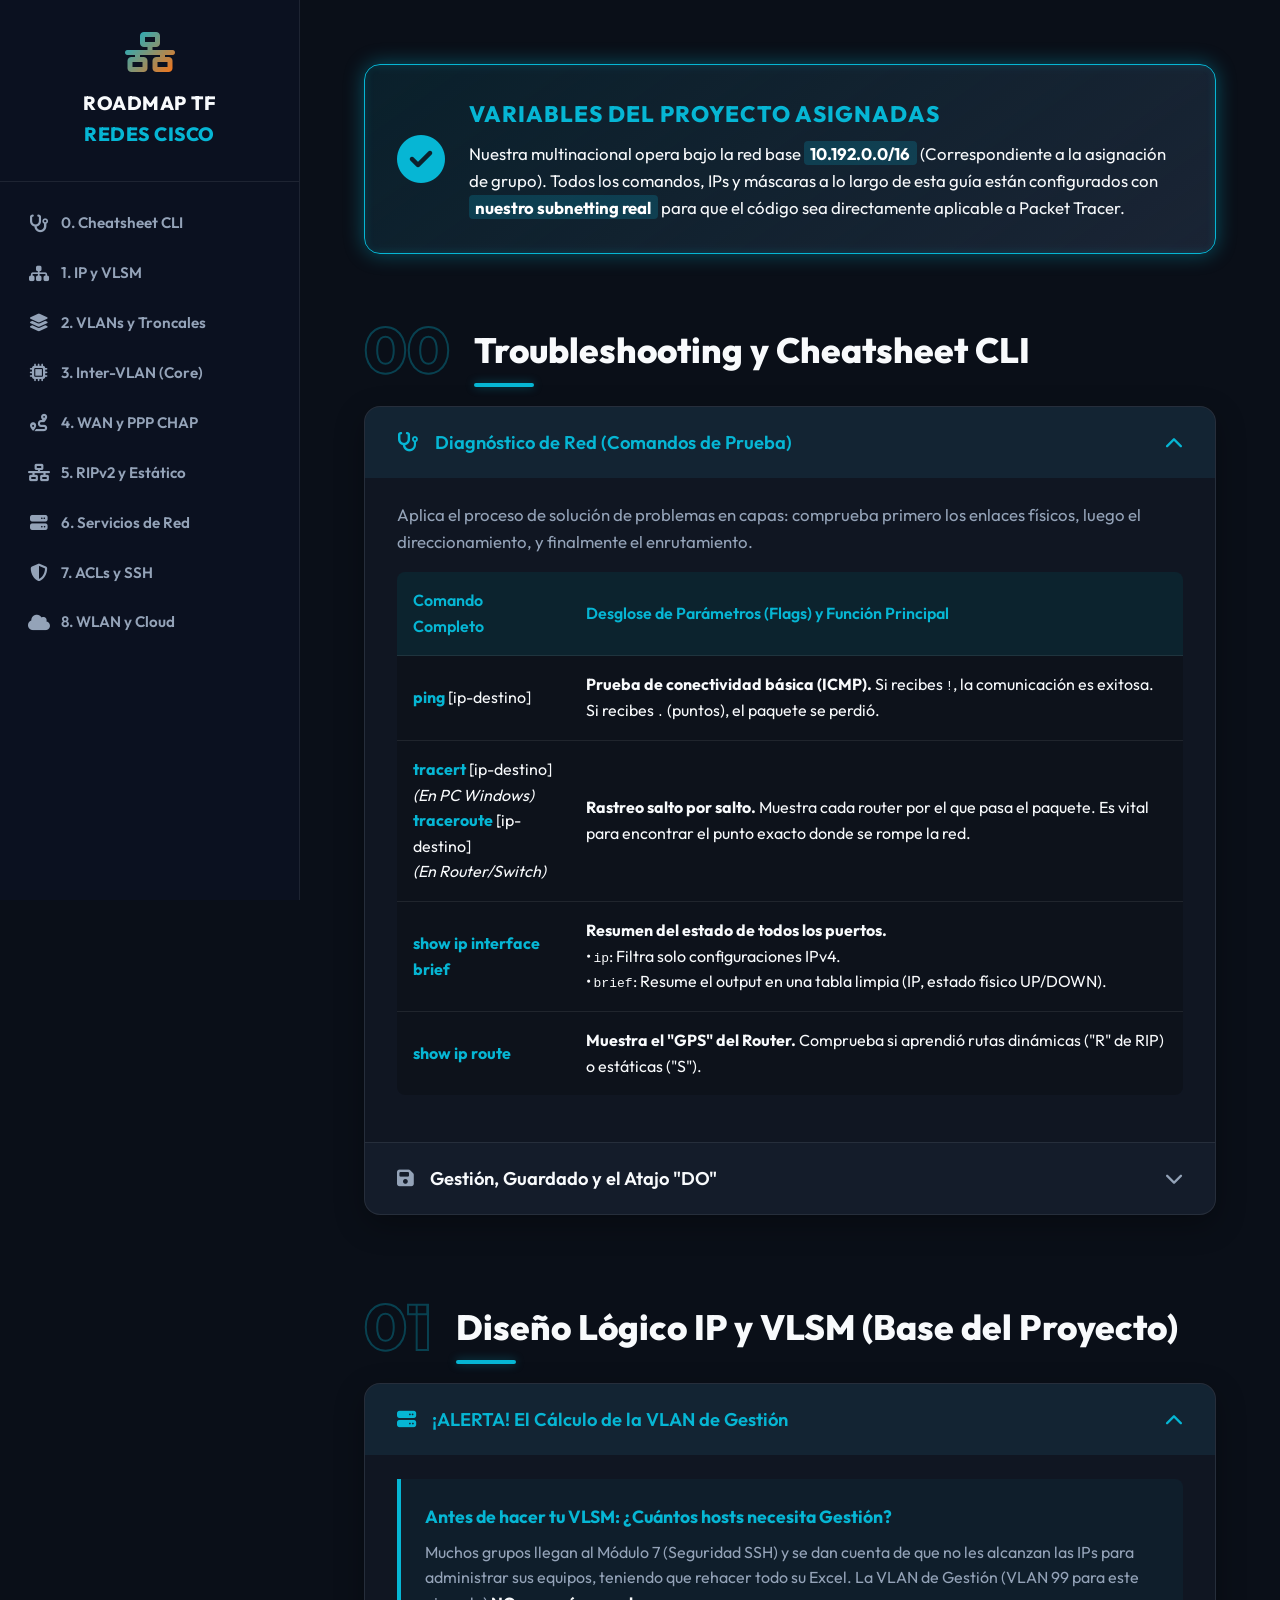
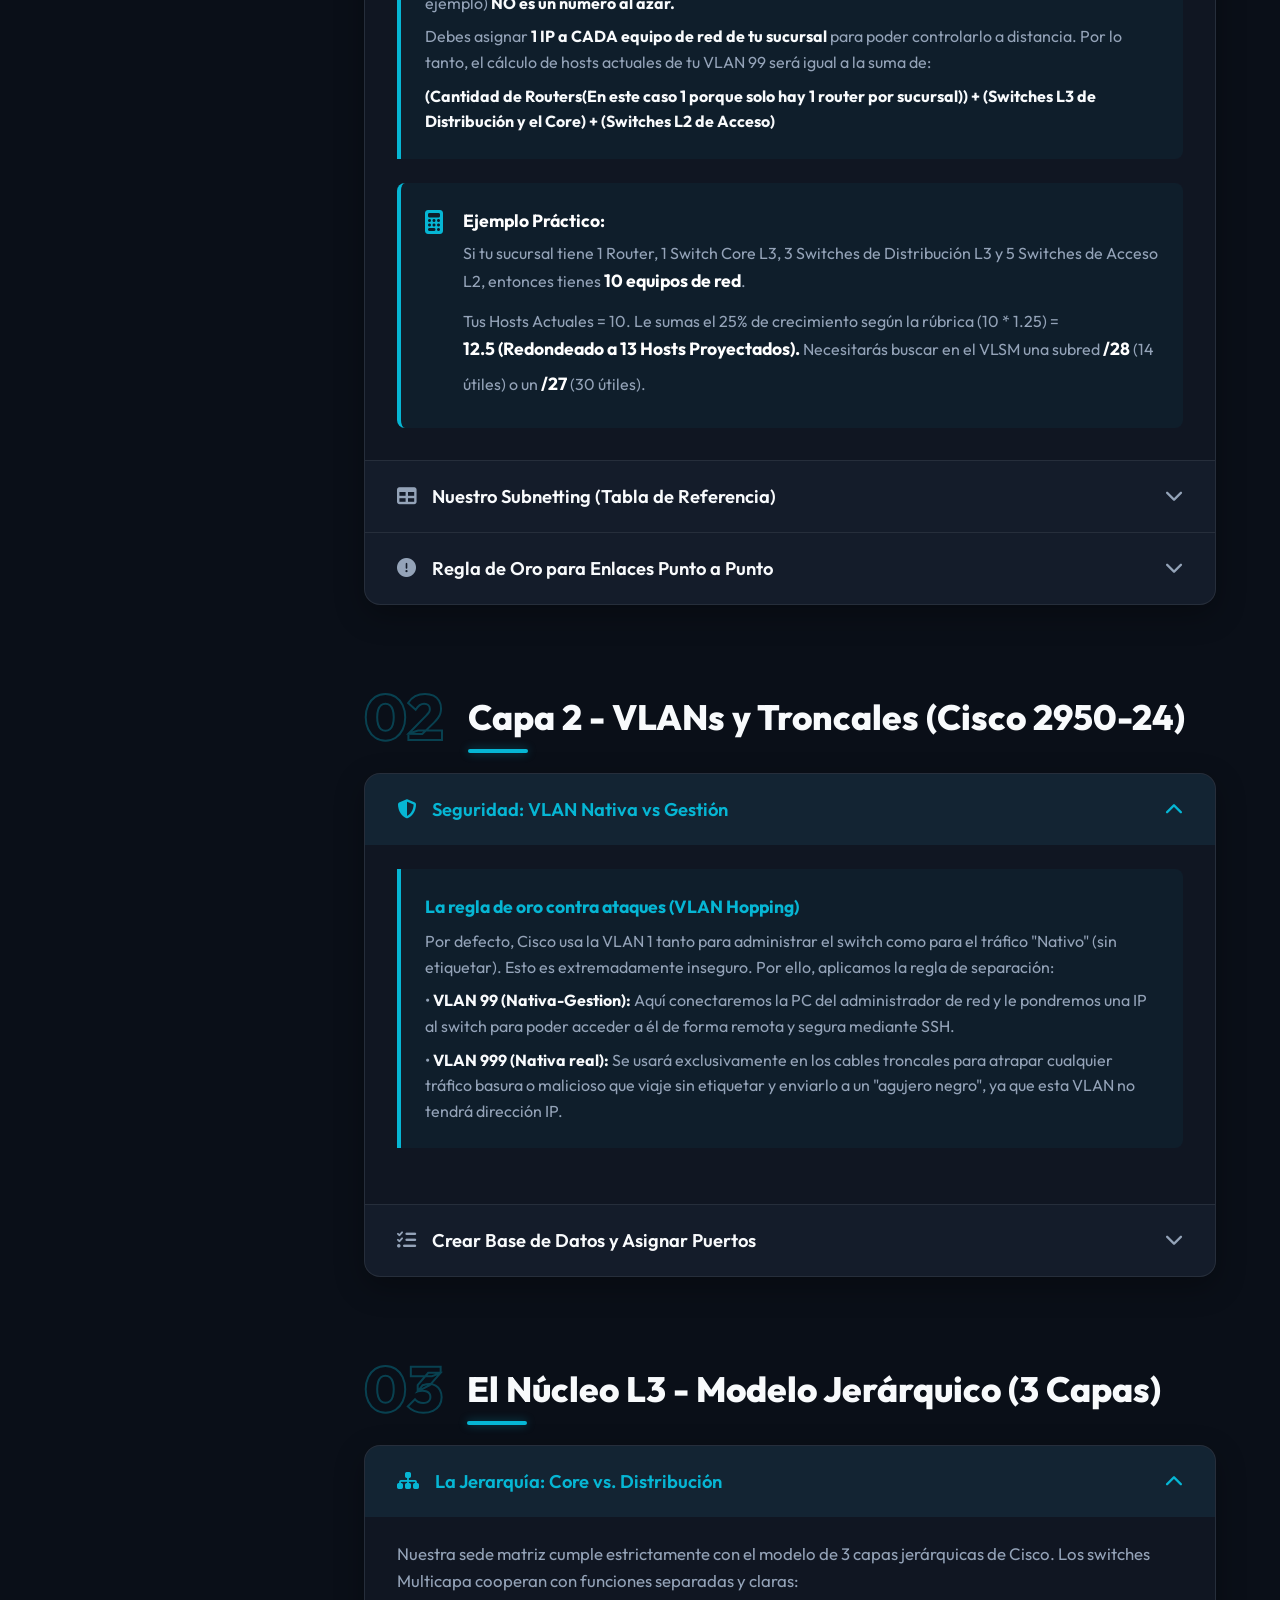
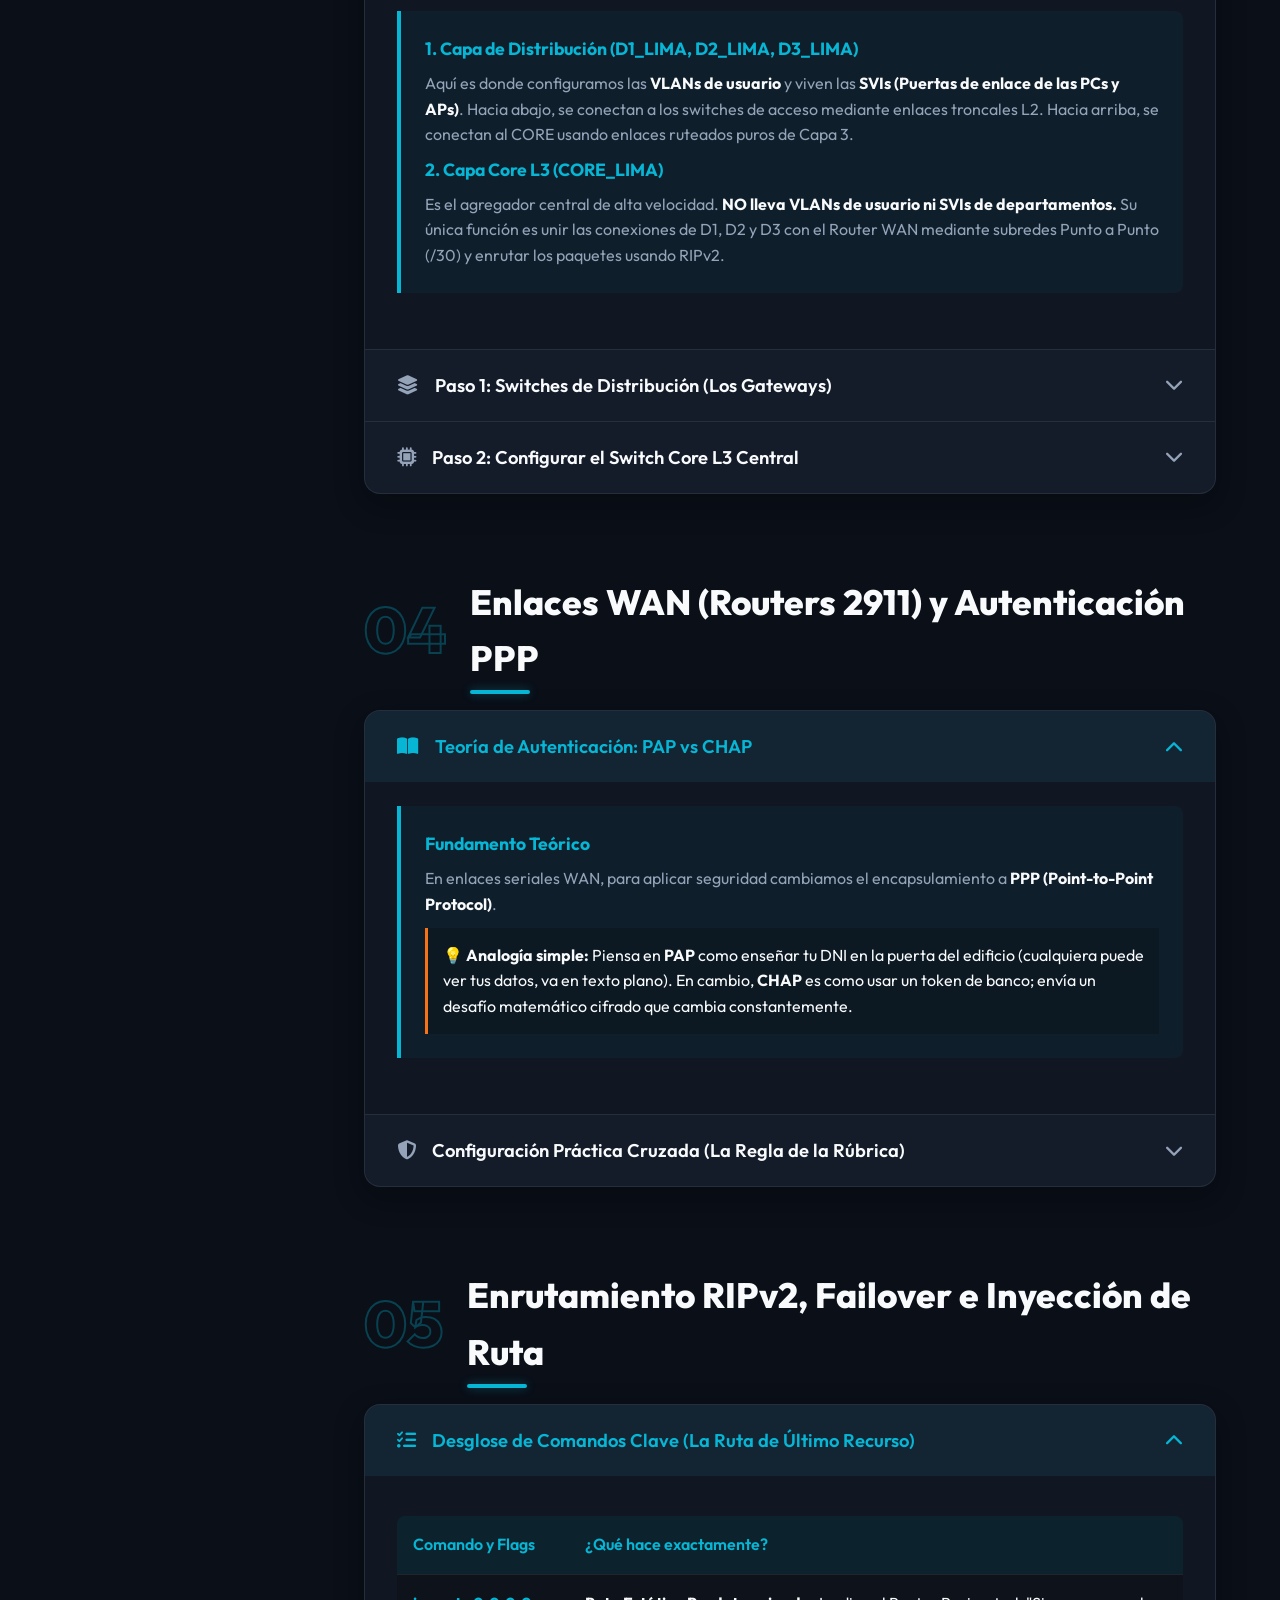
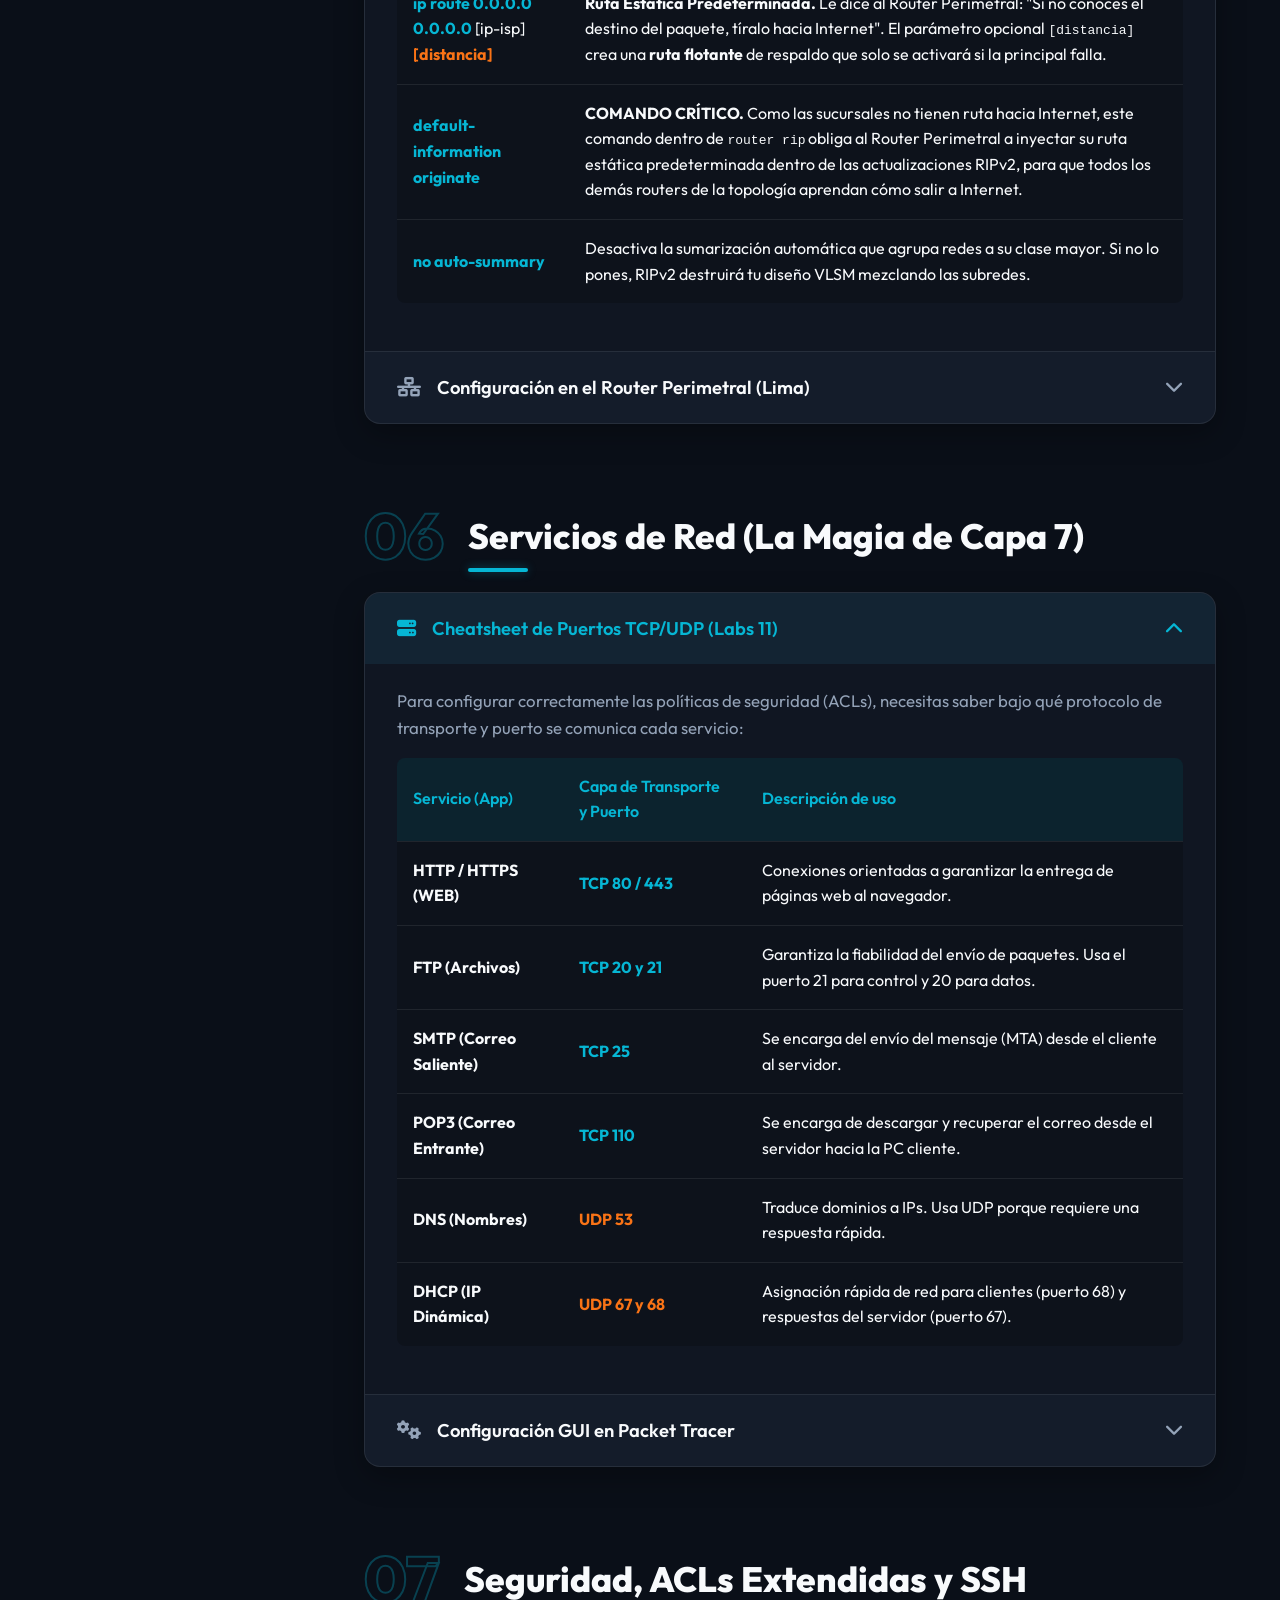
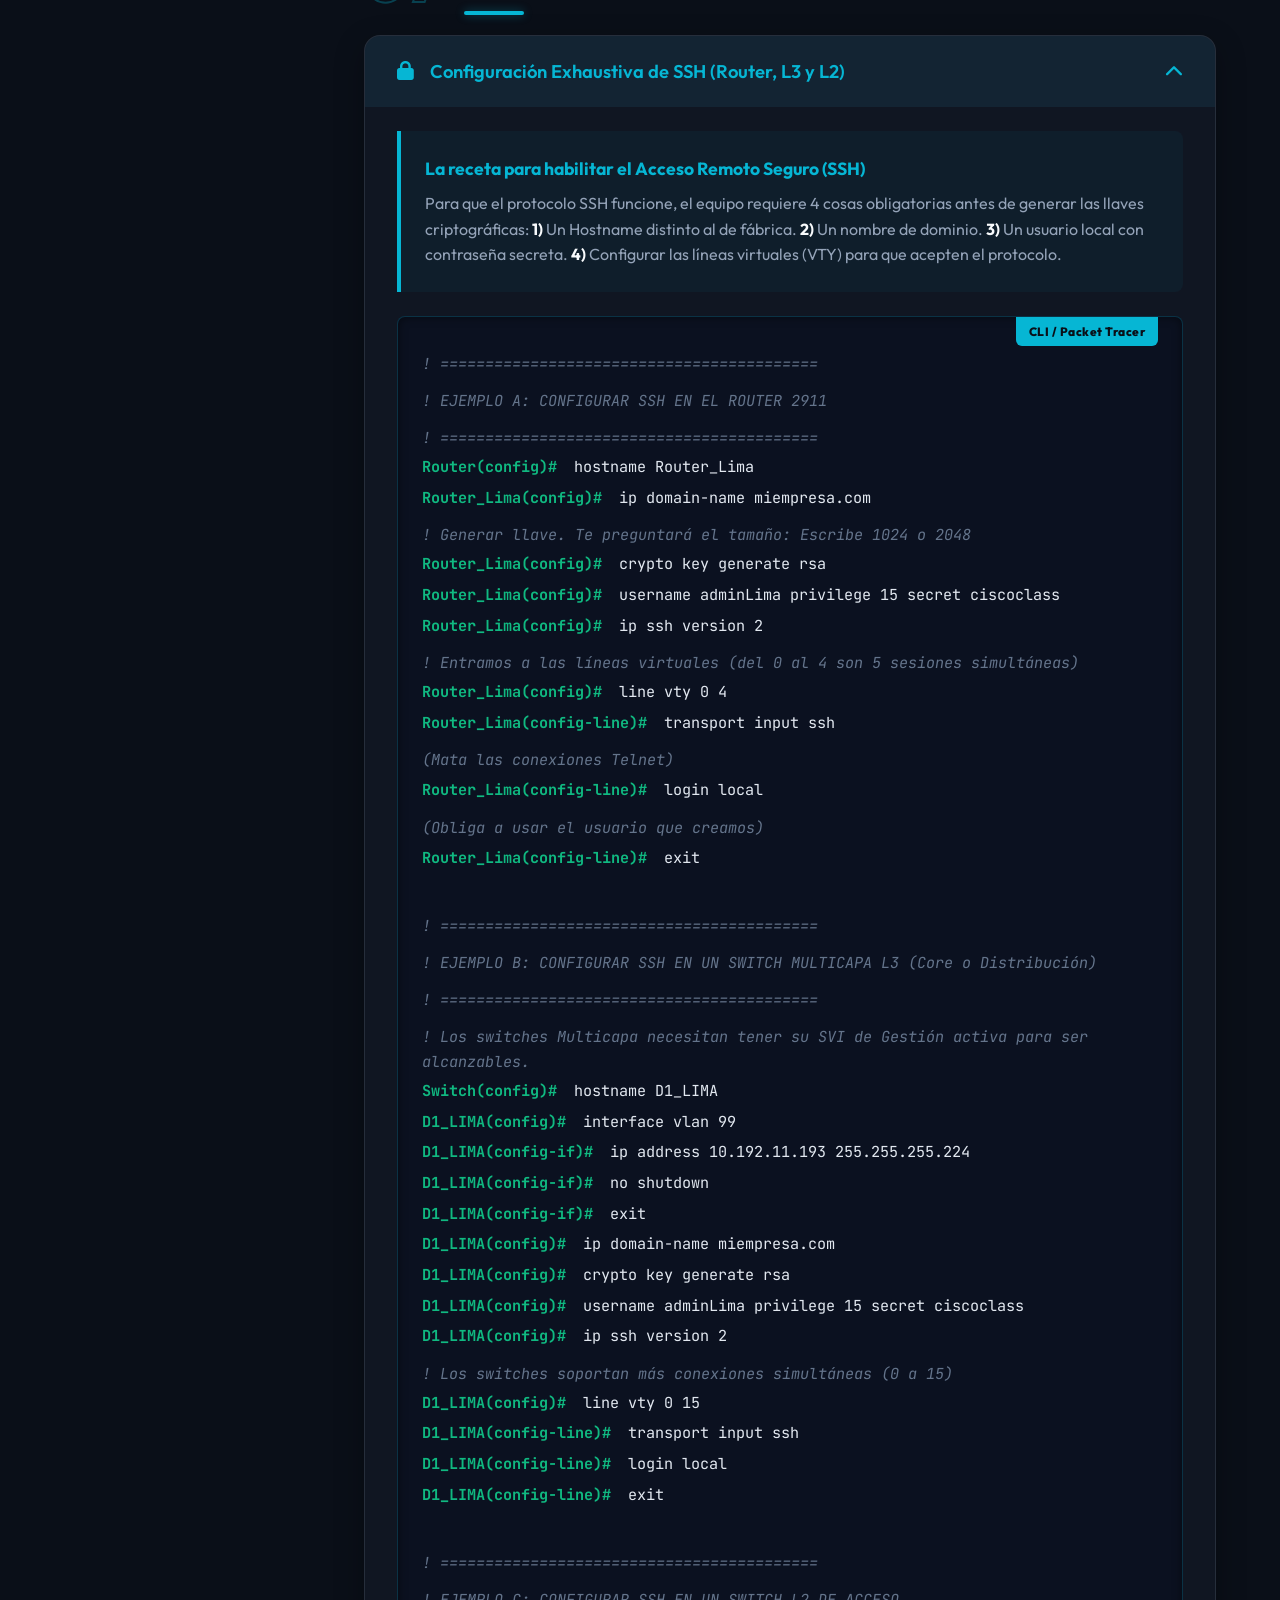
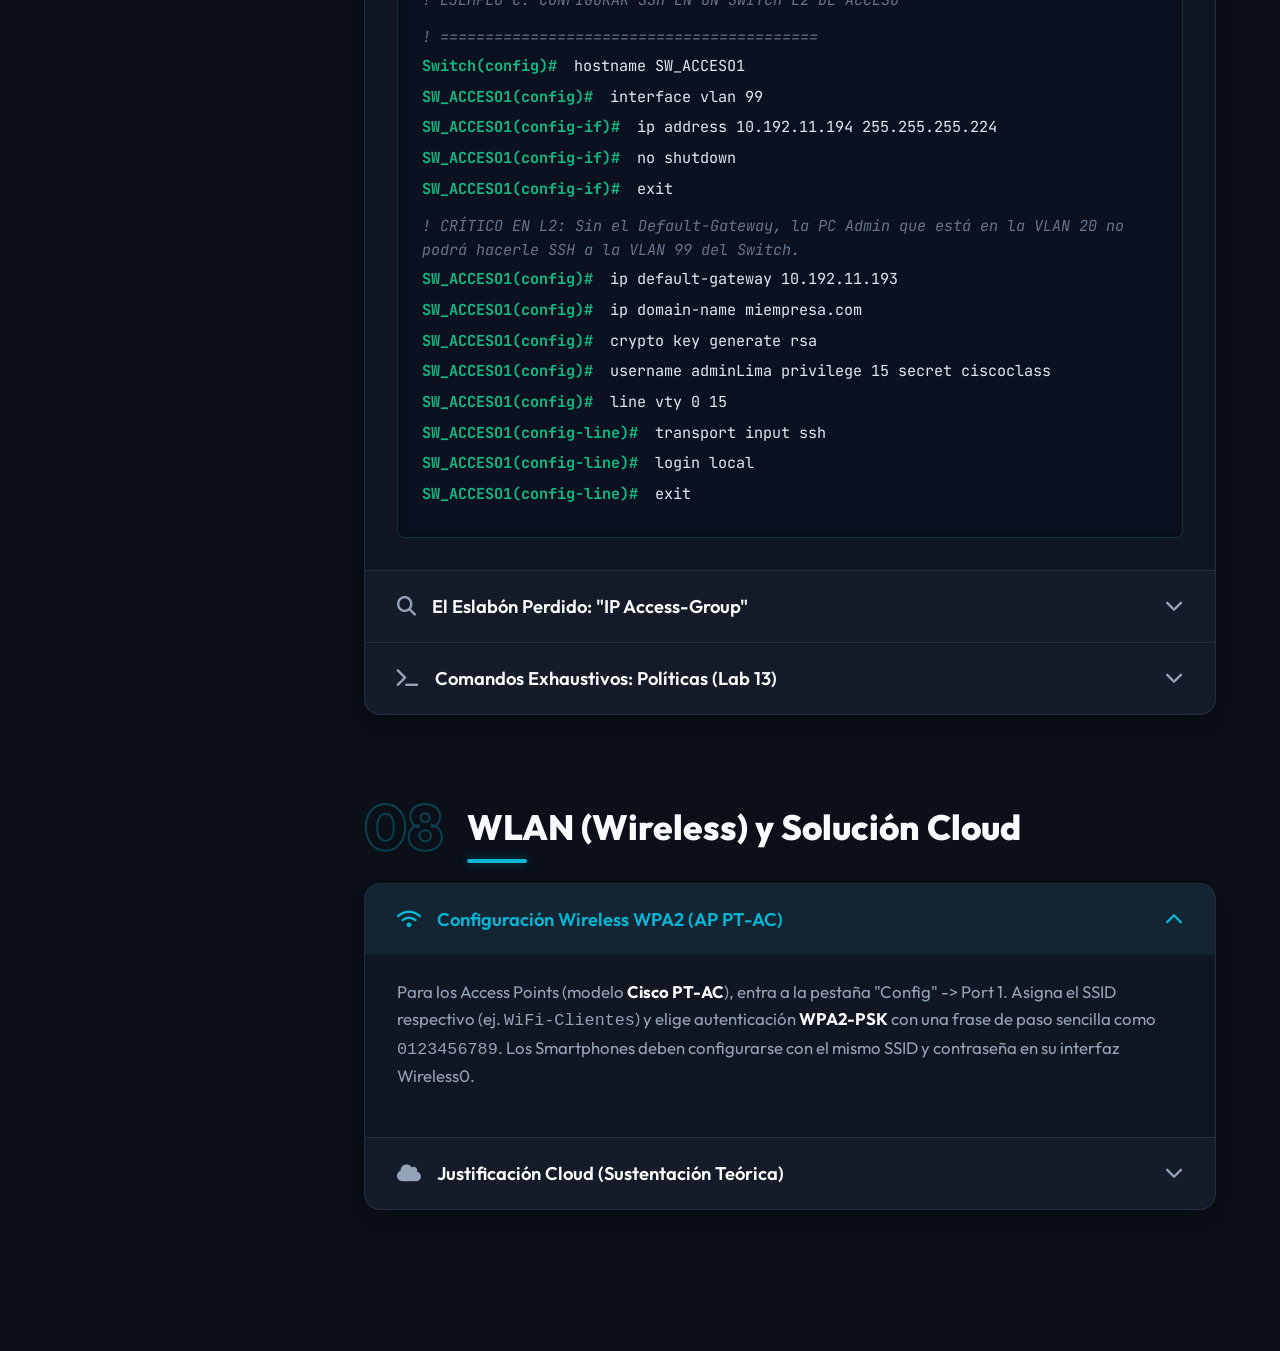
==== commit c4994d49: "Actualizacion de pagina" ====
--- a/index.html
+++ b/index.html
@@ -135,14 +135,14 @@
 
         /* Global Alert */
         .global-alert {
-            background: linear-gradient(145deg, rgba(249, 115, 22, 0.1), rgba(30, 41, 59, 0.8));
-            border: 1px solid var(--accent-orange);
+            background: linear-gradient(145deg, rgba(6, 182, 212, 0.1), rgba(30, 41, 59, 0.8));
+            border: 1px solid var(--accent-cyan);
             border-radius: 16px;
             padding: 2rem;
             display: flex;
             gap: 1.5rem;
             margin-bottom: 4rem;
-            box-shadow: 0 0 20px var(--accent-orange-glow);
+            box-shadow: 0 0 20px var(--accent-cyan-glow);
             position: relative;
             overflow: hidden;
             align-items: center;
@@ -151,12 +151,12 @@
             content: '';
             position: absolute;
             top: 0; left: 0; right: 0; bottom: 0;
-            box-shadow: inset 0 0 10px rgba(249, 115, 22, 0.2);
+            box-shadow: inset 0 0 10px rgba(6, 182, 212, 0.2);
             pointer-events: none;
         }
         .global-alert-icon {
             font-size: 3rem;
-            color: var(--accent-orange);
+            color: var(--accent-cyan);
             flex-shrink: 0;
             animation: pulse-icon 2s infinite;
         }
@@ -166,7 +166,7 @@
             100% { transform: scale(1); opacity: 0.8; }
         }
         .global-alert-content h2 {
-            color: var(--accent-orange);
+            color: var(--accent-cyan);
             font-size: 1.4rem;
             margin-bottom: 0.5rem;
             font-weight: 800;
@@ -176,7 +176,7 @@
         .global-alert-content p { font-size: 1.05rem; margin: 0; }
         .global-alert-content strong {
             color: #fff;
-            background-color: rgba(249, 115, 22, 0.2);
+            background-color: rgba(6, 182, 212, 0.2);
             padding: 0.1rem 0.4rem;
             border-radius: 4px;
         }
@@ -372,7 +372,7 @@
             color: var(--text-secondary);
             font-size: 1rem;
             margin: 0;
-            margin-bottom: 0.5rem; /* Fix visual spacing */
+            margin-bottom: 0.5rem;
         }
         .alert-box-content p:last-child {
             margin-bottom: 0;
@@ -403,7 +403,7 @@
             <h1>Roadmap TF<br><span class="highlight">Redes Cisco</span></h1>
         </div>
         <ul class="sidebar-nav">
-            <li><a href="#modulo-0" class="nav-link active"><i class="fa-solid fa-sitemap"></i> 1. Cheatsheet</a></li>
+            <li><a href="#modulo-0" class="nav-link active"><i class="fa-solid fa-stethoscope"></i> 0. Cheatsheet CLI</a></li>
             <li><a href="#modulo-1" class="nav-link"><i class="fa-solid fa-sitemap"></i> 1. IP y VLSM</a></li>
             <li><a href="#modulo-2" class="nav-link"><i class="fa-solid fa-layer-group"></i> 2. VLANs y Troncales</a></li>
             <li><a href="#modulo-3" class="nav-link"><i class="fa-solid fa-microchip"></i> 3. Inter-VLAN (Core)</a></li>
@@ -424,64 +424,56 @@
     <main class="main-content">
 
         <div class="global-alert">
-            <i class="fa-solid fa-triangle-exclamation global-alert-icon"></i>
+            <i class="fa-solid fa-circle-check global-alert-icon"></i>
             <div class="global-alert-content">
-                <h2>"La Regla de la X" - ¡Importante!</h2>
-                <p>La dirección de red base de la multinacional es <strong>10.19X.0.0/16</strong>. La "X" debe ser reemplazada obligatoriamente por el <strong>número de tu grupo</strong>. ¡Si olvidas esto, habrá duplicidad de IPs y tu red colapsará al integrarse al final del semestre!</p>
+                <h2>Variables del Proyecto Asignadas</h2>
+                <p>Nuestra multinacional opera bajo la red base <strong>10.192.0.0/16</strong> (Correspondiente a la asignación de grupo). Todos los comandos, IPs y máscaras a lo largo de esta guía están configurados con <strong>nuestro subnetting real</strong> para que el código sea directamente aplicable a Packet Tracer.</p>
             </div>
         </div>
+
         <section id="modulo-0" class="module-section">
             <div class="module-header">
                 <span class="module-number">00</span>
                 <h2 class="module-title">Troubleshooting y Cheatsheet CLI</h2>
             </div>
             <div class="card">
-                
                 <div class="accordion-item">
                     <button class="accordion-header active">
-                        <div class="header-left"><i class="fa-solid fa-stethoscope"></i><span>Diagnóstico de Red (Comandos Show)</span></div>
-                        <i class="fa-solid fa-chevron-down accordion-icon"></i>
-                    </button>
-                    <div class="accordion-content">
-                        <div class="accordion-inner">
-                            <p class="theory-text">Si algo falla en Packet Tracer, <strong>no borres todo</strong>. Utiliza estos comandos en el modo privilegiado (<code>#</code>) para diagnosticar dónde está el error.</p>
-                            
+                        <div class="header-left"><i class="fa-solid fa-stethoscope"></i><span>Diagnóstico de Red (Comandos de Prueba)</span></div>
+                        <i class="fa-solid fa-chevron-down accordion-icon"></i>
+                    </button>
+                    <div class="accordion-content">
+                        <div class="accordion-inner">
+                            <p class="theory-text">Aplica el proceso de solución de problemas en capas: comprueba primero los enlaces físicos, luego el direccionamiento, y finalmente el enrutamiento.</p>
                             <table class="data-table">
                                 <tr>
                                     <th>Comando Completo</th>
                                     <th>Desglose de Parámetros (Flags) y Función Principal</th>
                                 </tr>
                                 <tr>
+                                    <td><strong><span class="highlight-cyan">ping</span></strong> [ip-destino]</td>
+                                    <td>
+                                        <strong>Prueba de conectividad básica (ICMP).</strong> Si recibes <code>!</code>, la comunicación es exitosa. Si recibes <code>.</code> (puntos), el paquete se perdió.
+                                    </td>
+                                </tr>
+                                <tr>
+                                    <td><strong><span class="highlight-cyan">tracert</span></strong> [ip-destino]<br><em>(En PC Windows)</em><br><strong><span class="highlight-cyan">traceroute</span></strong> [ip-destino]<br><em>(En Router/Switch)</em></td>
+                                    <td>
+                                        <strong>Rastreo salto por salto.</strong> Muestra cada router por el que pasa el paquete. Es vital para encontrar el punto exacto donde se rompe la red.
+                                    </td>
+                                </tr>
+                                <tr>
                                     <td><strong><span class="highlight-cyan">show ip interface brief</span></strong></td>
                                     <td>
-                                        <strong>Muestra un resumen vital del estado de todos los puertos.</strong><br>
-                                        • <code>show</code>: Ordena mostrar datos en pantalla.<br>
-                                        • <code>ip</code>: Filtra la información para mostrar solo configuraciones de Capa 3 (IPv4).<br>
-                                        • <code>interface</code>: Apunta al hardware (los puertos).<br>
-                                        • <code>brief</code>: Parámetro clave. Resume el output en una tabla limpia (IP asignada, estado físico UP/DOWN, y estado de protocolo).
-                                    </td>
-                                </tr>
-                                <tr>
-                                    <td><strong><span class="highlight-cyan">show vlan brief</span></strong></td>
-                                    <td>
-                                        <strong>Verifica si creaste y asignaste bien las VLANs en Capa 2.</strong><br>
-                                        • <code>vlan</code>: Apunta al archivo interno de la base de datos de VLANs (vlan.dat).<br>
-                                        • <code>brief</code>: Filtra la salida para mostrar solo el ID de la VLAN, su nombre y qué puertos exactos de acceso pertenecen a ella.
-                                    </td>
-                                </tr>
-                                <tr>
-                                    <td><strong><span class="highlight-cyan">show interfaces trunk</span></strong></td>
-                                    <td>
-                                        <strong>Audita las conexiones entre switches (Enlaces Troncales).</strong><br>
-                                        • <code>interfaces</code>: Apunta a los puertos del equipo.<br>
-                                        • <code>trunk</code>: Actúa como filtro absoluto. Solo te mostrará los puertos que lograron negociar con éxito el modo troncal y te indicará si todas las VLANs están permitidas para cruzar por ahí.
+                                        <strong>Resumen del estado de todos los puertos.</strong><br>
+                                        • <code>ip</code>: Filtra solo configuraciones IPv4.<br>
+                                        • <code>brief</code>: Resume el output en una tabla limpia (IP, estado físico UP/DOWN).
                                     </td>
                                 </tr>
                                 <tr>
                                     <td><strong><span class="highlight-cyan">show ip route</span></strong></td>
                                     <td>
-                                        <strong>Muestra el "GPS" del Router o Switch Multicapa.</strong><br>
-                                        • <code>route</code>: Extrae la tabla de enrutamiento interna. Es vital para comprobar si RIPv2 aprendió las rutas de las otras sedes (marcadas con una "R") o si tus rutas estáticas (marcadas con "S") están activas.
+                                        <strong>Muestra el "GPS" del Router.</strong> Comprueba si aprendió rutas dinámicas ("R" de RIP) o estáticas ("S").
                                     </td>
                                 </tr>
                             </table>
@@ -500,10 +492,9 @@
                                 <i class="fa-solid fa-lightbulb"></i>
                                 <div class="alert-box-content">
                                     <strong>¿Para qué sirve el flag "do"?</strong>
-                                    <p>Normalmente, si estás configurando una IP dentro de una interfaz <code>(config-if)#</code> y quieres hacer un ping o usar un comando <code>show</code>, el sistema te dará error porque esos comandos pertenecen al modo privilegiado <code>#</code>. El parámetro <strong><span class="highlight-orange">do</span></strong> fuerza al sistema operativo a ejecutar comandos de visualización o guardado sin tener que salirte del modo de configuración.</p>
+                                    <p>El parámetro <strong><span class="highlight-orange">do</span></strong> fuerza al sistema a ejecutar comandos de visualización (show) o guardado sin tener que salirte del modo de configuración <code>(config)#</code> o <code>(config-if)#</code>.</p>
                                 </div>
                             </div>
-
                             <table class="data-table">
                                 <tr>
                                     <th>Comando</th>
@@ -511,63 +502,112 @@
                                 </tr>
                                 <tr>
                                     <td><strong><span class="highlight-cyan">show running-config</span></strong><br><em>(Atajo: sh run)</em></td>
-                                    <td>
-                                        Muestra línea por línea toda la configuración que el equipo tiene actualmente en la memoria RAM. Si se apaga el equipo, esta configuración se pierde. Ideal para ver si te equivocaste en una IP o en una política de ACL.
-                                    </td>
-                                </tr>
-                                <tr>
-                                    <td><strong><span class="highlight-cyan">copy running-config startup-config</span></strong></td>
-                                    <td>
-                                        El comando oficial para guardar. Copia todo lo que está en la RAM (running) y lo inyecta en la NVRAM (startup). Así, si Packet Tracer crashea o apagas el rack, tu configuración sobrevive.
-                                    </td>
-                                </tr>
-                                <tr>
-                                    <td><strong><span class="highlight-orange">do</span> <span class="highlight-cyan">write</span></strong><br><em>(Atajo popular: do wr)</em></td>
-                                    <td>
-                                        Hace exactamente lo mismo que el comando anterior (guarda en la NVRAM), pero es mucho más rápido de teclear. Al incluir el flag <code>do</code>, puedes guardar tu progreso en cualquier momento, incluso si estás a mitad de configurar una VLAN o una política de seguridad.
-                                    </td>
+                                    <td>Muestra la configuración en la memoria RAM. Ideal para auditar errores en IPs o ACLs.</td>
+                                </tr>
+                                <tr>
+                                    <td><strong><span class="highlight-orange">do</span> <span class="highlight-cyan">write</span></strong><br><em>(Atajo: do wr)</em></td>
+                                    <td>Guarda el progreso en la NVRAM para que sobreviva a un apagón. Ejecutable desde cualquier sub-modo.</td>
                                 </tr>
                             </table>
                         </div>
                     </div>
                 </div>
-
             </div>
         </section>
 
         <section id="modulo-1" class="module-section">
             <div class="module-header">
                 <span class="module-number">01</span>
-                <h2 class="module-title">Diseño Lógico IP y VLSM</h2>
+                <h2 class="module-title">Diseño Lógico IP y VLSM (Base del Proyecto)</h2>
             </div>
             <div class="card">
+                
                 <div class="accordion-item">
                     <button class="accordion-header active">
-                        <div class="header-left"><i class="fa-solid fa-calculator"></i><span>Teoría VLSM y Cálculo Matemático (25%)</span></div>
+                        <div class="header-left"><i class="fa-solid fa-server"></i><span>¡ALERTA! El Cálculo de la VLAN de Gestión</span></div>
                         <i class="fa-solid fa-chevron-down accordion-icon"></i>
                     </button>
                     <div class="accordion-content">
                         <div class="accordion-inner">
                             <div class="theory-box">
-                                <h4>Fundamento Teórico</h4>
-                                <p>Las redes "Classful" usan máscaras fijas, desperdiciando miles de IPs. <strong>VLSM (Variable Length Subnet Mask)</strong> permite "hacer subredes de una subred", asignando máscaras variables según la necesidad exacta de cada departamento, maximizando la eficiencia.</p>
-                            </div>
-                            <p class="theory-text">Según la rúbrica, no puedes dimensionar la red con los hosts actuales. <strong>Debes aplicar un aumento proporcional del 25% a cada VLAN.</strong></p>
+                                <h4>Antes de hacer tu VLSM: ¿Cuántos hosts necesita Gestión?</h4>
+                                <p>Muchos grupos llegan al Módulo 7 (Seguridad SSH) y se dan cuenta de que no les alcanzan las IPs para administrar sus equipos, teniendo que rehacer todo su Excel. La VLAN de Gestión (VLAN 99 para este ejemplo) <strong>NO es un número al azar.</strong></p>
+                                <p>Debes asignar <strong>1 IP a CADA equipo de red de tu sucursal</strong> para poder controlarlo a distancia. Por lo tanto, el cálculo de hosts actuales de tu VLAN 99 será igual a la suma de:</p>
+                                <p><strong>(Cantidad de Routers(En este caso 1 porque solo hay 1 router por sucursal)) + (Switches L3 de Distribución y el Core) + (Switches L2 de Acceso)</strong></p>
+                            </div>
                             <div class="alert-box info">
-                                <i class="fa-solid fa-square-root-variable"></i>
+                                <i class="fa-solid fa-calculator"></i>
                                 <div class="alert-box-content">
-                                    <strong>Ejemplo Matemático Exacto (Sede Lima):</strong>
-                                    <p><strong>Administración:</strong> Tienes 100 hosts actuales. Le calculas el aumento del 25% (100 * 1.25) y tienes que dimensionar para<strong>125 hosts</strong>. Necesitarás una subred <strong>/25</strong> (126 direcciones útiles)</p>
-                                    <p><strong>Logística:</strong> Tienes 25 hosts actuales. Con el aumento serían 31.25. Como no puede haber decimales de host, <strong>siempre se redondea hacia arriba</strong>, por lo que te quedarías con <strong>32 hosts</strong>. Necesitarás una subred <strong>/26</strong> (62 útiles).</p>
-                                    <p style="margin-top: 10px; font-size: 0.9rem; color: var(--text-secondary);"><em>* Aplica este mismo cálculo y redondeo hacia arriba para absolutamente todos los demás departamentos de la topología.</em></p>
+                                    <strong>Ejemplo Práctico:</strong>
+                                    <p>Si tu sucursal tiene 1 Router, 1 Switch Core L3, 3 Switches de Distribución L3 y 5 Switches de Acceso L2, entonces tienes <strong>10 equipos de red</strong>.</p>
+                                    <p>Tus Hosts Actuales = 10. Le sumas el 25% de crecimiento según la rúbrica (10 * 1.25) = <strong>12.5 (Redondeado a 13 Hosts Proyectados).</strong> Necesitarás buscar en el VLSM una subred <strong>/28</strong> (14 útiles) o un <strong>/27</strong> (30 útiles).</p>
                                 </div>
                             </div>
                         </div>
                     </div>
                 </div>
+
                 <div class="accordion-item">
                     <button class="accordion-header">
-                        <div class="header-left"><i class="fa-solid fa-circle-exclamation"></i><span>Regla de Oro para WAN (Routers 2911)</span></div>
+                        <div class="header-left"><i class="fa-solid fa-table"></i><span>Nuestro Subnetting (Tabla de Referencia)</span></div>
+                        <i class="fa-solid fa-chevron-down accordion-icon"></i>
+                    </button>
+                    <div class="accordion-content">
+                        <div class="accordion-inner">
+                            <p class="theory-text">Para tener más claras las cosas a lo largo de esta guía, utilizaremos un subnetting de ejemplo basado <strong>exactamente en nuestros archivos de cálculo</strong>. Todos los comandos de esta página utilizarán las IPs de esta tabla para que sea más fácil extrapolarlos al trabajo de Packet Tracer.</p>
+                            
+                            <table class="data-table">
+                                <tr>
+                                    <th>Sede Principal: LIMA (10.192.8.0/22)</th>
+                                    <th>VLAN / Uso</th>
+                                    <th>Dirección de Red</th>
+                                    <th>IP de Gateway (Primera IP)</th>
+                                    <th>Máscara de Subred</th>
+                                </tr>
+                                <tr>
+                                    <td><strong>Ventas</strong></td>
+                                    <td>VLAN 10</td>
+                                    <td>10.192.8.0 /24</td>
+                                    <td><strong><span class="highlight-cyan">10.192.8.1</span></strong></td>
+                                    <td>255.255.255.0</td>
+                                </tr>
+                                <tr>
+                                    <td><strong>Administración</strong></td>
+                                    <td>VLAN 20</td>
+                                    <td>10.192.9.0 /25</td>
+                                    <td><strong><span class="highlight-cyan">10.192.9.1</span></strong></td>
+                                    <td>255.255.255.128</td>
+                                </tr>
+                                <tr>
+                                    <td><strong>Finanzas</strong></td>
+                                    <td>VLAN 30</td>
+                                    <td>10.192.9.128 /26</td>
+                                    <td><strong><span class="highlight-cyan">10.192.9.129</span></strong></td>
+                                    <td>255.255.255.192</td>
+                                </tr>
+                                <tr>
+                                    <td><strong>Nativa-Gestion (SSH)</strong></td>
+                                    <td>VLAN 99</td>
+                                    <td>10.192.11.192 /27</td>
+                                    <td><strong><span class="highlight-cyan">10.192.11.193</span></strong></td>
+                                    <td>255.255.255.224</td>
+                                </tr>
+                                <tr>
+                                    <td><strong>Nativa (Tráfico sin etiquetar)</strong></td>
+                                    <td>VLAN 999</td>
+                                    <td><em>No requiere IP (Solo capa 2)</em></td>
+                                    <td><strong><span class="highlight-orange">N/A</span></strong></td>
+                                    <td>N/A</td>
+                                </tr>
+                            </table>
+                            <p style="margin-top: 15px; font-size: 0.9rem; color: var(--text-secondary);"><em>* Nota: Sigue la misma lógica extrayendo los datos de tus archivos CSV para las VLANs de Ica (10.192.12.0/24), La Libertad (10.192.13.0/24), Puno (10.192.14.0/24) y Huánuco (10.192.15.0/24).</em></p>
+                        </div>
+                    </div>
+                </div>
+
+                <div class="accordion-item">
+                    <button class="accordion-header">
+                        <div class="header-left"><i class="fa-solid fa-circle-exclamation"></i><span>Regla de Oro para Enlaces Punto a Punto</span></div>
                         <i class="fa-solid fa-chevron-down accordion-icon"></i>
                     </button>
                     <div class="accordion-content">
@@ -575,8 +615,8 @@
                             <div class="alert-box">
                                 <i class="fa-solid fa-triangle-exclamation"></i>
                                 <div class="alert-box-content">
-                                    <strong>No desperdicies IPs en Enlaces Seriales</strong>
-                                    <p>Para los enlaces WAN (Conexiones Punto a Punto entre los Routers <strong>Cisco 2911</strong> de cada sede), debes usar SIEMPRE subredes <strong>/30</strong>. Una máscara /30 solo provee 2 direcciones útiles, exactamente las que necesitas para conectar las interfaces seriales de dos routers. Si usas /24 o FLSM, perderás puntos de eficiencia.</p>
+                                    <strong>No desperdicies IPs en Enlaces de Tránsito o WAN</strong>
+                                    <p>Tanto para las conexiones WAN (Router a Router) como para las interconexiones internas entre tus switches L3, debes usar SIEMPRE subredes <strong>/30 (Máscara 255.255.255.252)</strong>. Una máscara /30 provee solo 2 direcciones útiles. Para estos ejemplos, usaremos el bloque <strong>172.16.0.0/30</strong> como nuestras IPs de tránsito.</p>
                                 </div>
                             </div>
                         </div>
@@ -591,64 +631,68 @@
                 <h2 class="module-title">Capa 2 - VLANs y Troncales (Cisco 2950-24)</h2>
             </div>
             <div class="card">
+                
                 <div class="accordion-item">
                     <button class="accordion-header active">
-                        <div class="header-left"><i class="fa-solid fa-list-check"></i><span>1. Crear la Tabla de VLANs en Switches de Acceso</span></div>
-                        <i class="fa-solid fa-chevron-down accordion-icon"></i>
-                    </button>
-                    <div class="accordion-content">
-                        <div class="accordion-inner">
-                            <p class="theory-text">Debes crear esta base de datos en <strong>todos los switches Cisco 2950-24</strong> para que el tráfico originado por las PCs endpoints esté correctamente etiquetado.</p>
+                        <div class="header-left"><i class="fa-solid fa-shield-halved"></i><span>Seguridad: VLAN Nativa vs Gestión</span></div>
+                        <i class="fa-solid fa-chevron-down accordion-icon"></i>
+                    </button>
+                    <div class="accordion-content">
+                        <div class="accordion-inner">
+                            <div class="theory-box">
+                                <h4>La regla de oro contra ataques (VLAN Hopping)</h4>
+                                <p>Por defecto, Cisco usa la VLAN 1 tanto para administrar el switch como para el tráfico "Nativo" (sin etiquetar). Esto es extremadamente inseguro. Por ello, aplicamos la regla de separación:</p>
+                                <p>• <strong>VLAN 99 (Nativa-Gestion):</strong> Aquí conectaremos la PC del administrador de red y le pondremos una IP al switch para poder acceder a él de forma remota y segura mediante SSH.</p>
+                                <p>• <strong>VLAN 999 (Nativa real):</strong> Se usará exclusivamente en los cables troncales para atrapar cualquier tráfico basura o malicioso que viaje sin etiquetar y enviarlo a un "agujero negro", ya que esta VLAN no tendrá dirección IP.</p>
+                            </div>
+                        </div>
+                    </div>
+                </div>
+
+                <div class="accordion-item">
+                    <button class="accordion-header">
+                        <div class="header-left"><i class="fa-solid fa-list-check"></i><span>Crear Base de Datos y Asignar Puertos</span></div>
+                        <i class="fa-solid fa-chevron-down accordion-icon"></i>
+                    </button>
+                    <div class="accordion-content">
+                        <div class="accordion-inner">
                             <div class="code-block">
-                                <span class="comment">! Entrar al modo de configuración global y crear las VLANs secuencialmente:</span>
+                                <span class="comment">! 1. CREAR LAS VLANs SECUENCIALMENTE:</span>
                                 <span class="code-line"><span class="cli-prompt">Switch></span> enable</span>
                                 <span class="code-line"><span class="cli-prompt">Switch#</span> configure terminal</span>
                                 <span class="code-line"><span class="cli-prompt">Switch(config)#</span> vlan 10</span>
-                                <span class="code-line"><span class="cli-prompt">Switch(config-vlan)#</span> name AdministracionVLAN10</span>
-                                <span class="code-line"><span class="cli-prompt">Switch(config-vlan)#</span> vlan 20</span>
-                                <span class="code-line"><span class="cli-prompt">Switch(config-vlan)#</span> name LogisticaVLAN20</span>
-                                <span class="code-line"><span class="cli-prompt">Switch(config-vlan)#</span> vlan 30</span>
-                                <span class="code-line"><span class="cli-prompt">Switch(config-vlan)#</span> name VentasVLAN30</span>
-                                <span class="code-line"><span class="cli-prompt">Switch(config-vlan)#</span> vlan 40</span>
-                                <span class="code-line"><span class="cli-prompt">Switch(config-vlan)#</span> name FinanzasVLAN40</span>
-                                <span class="code-line"><span class="cli-prompt">Switch(config-vlan)#</span> vlan 50</span>
-                                <span class="code-line"><span class="cli-prompt">Switch(config-vlan)#</span> name MarketingVLAN50</span>
-                                <span class="code-line"><span class="cli-prompt">Switch(config-vlan)#</span> vlan 60</span>
-                                <span class="code-line"><span class="cli-prompt">Switch(config-vlan)#</span> name Wifi-ClientesVLAN60</span>
-                                <span class="code-line"><span class="cli-prompt">Switch(config-vlan)#</span> vlan 70</span>
-                                <span class="code-line"><span class="cli-prompt">Switch(config-vlan)#</span> name Wifi-EjecutivosVLAN70</span>
-                                <span class="code-line"><span class="cli-prompt">Switch(config-vlan)#</span> vlan 80</span>
-                                <span class="code-line"><span class="cli-prompt">Switch(config-vlan)#</span> name ServidoresVLAN80</span>
-                                <span class="code-line"><span class="cli-prompt">Switch(config-vlan)#</span> vlan 90</span>
-                                <span class="code-line"><span class="cli-prompt">Switch(config-vlan)#</span> name Nativa-GestionVLAN90</span>
+                                <span class="code-line"><span class="cli-prompt">Switch(config-vlan)#</span> name Administracion</span>
+                                <span class="comment">! Crear la VLAN de Gestión (Para el SSH)</span>
+                                <span class="code-line"><span class="cli-prompt">Switch(config-vlan)#</span> vlan 99</span>
+                                <span class="code-line"><span class="cli-prompt">Switch(config-vlan)#</span> name Nativa-Gestion</span>
+                                <span class="comment">! Crear la VLAN Nativa (Agujero negro sin IP)</span>
+                                <span class="code-line"><span class="cli-prompt">Switch(config-vlan)#</span> vlan 999</span>
+                                <span class="code-line"><span class="cli-prompt">Switch(config-vlan)#</span> name Nativa</span>
                                 <span class="code-line"><span class="cli-prompt">Switch(config-vlan)#</span> exit</span>
-                                <span class="code-line"><span class="cli-prompt">Switch(config-vlan)#</span> do wr</span>
-                                <span class="comment">! Recueda Utilizar do wr para guardar los cambios</span>
-                            </div>
-                        </div>
-                    </div>
-                </div>
-                <div class="accordion-item">
-                    <button class="accordion-header">
-                        <div class="header-left"><i class="fa-solid fa-terminal"></i><span>2. Asignar Puertos de Acceso y Troncales</span></div>
-                        <i class="fa-solid fa-chevron-down accordion-icon"></i>
-                    </button>
-                    <div class="accordion-content">
-                        <div class="accordion-inner">
-                            <div class="code-block">
-                                <span class="comment">! ASIGNAR PUERTO DE ACCESO (Hacia una PC EndPoint)</span>
-                                <span class="comment">! Ejemplo: Asignar el puerto FastEthernet 0/2 a la VLAN 30 de Ventas</span>
+                                <br>
+                                <span class="comment">! 2. ASIGNAR PUERTO DE ACCESO (Hacia una PC EndPoint)</span>
                                 <span class="code-line"><span class="cli-prompt">Switch(config)#</span> interface fastEthernet 0/2</span>
                                 <span class="code-line"><span class="cli-prompt">Switch(config-if)#</span> switchport mode access</span>
-                                <span class="code-line"><span class="cli-prompt">Switch(config-if)#</span> switchport access vlan 30</span>
+                                <span class="code-line"><span class="cli-prompt">Switch(config-if)#</span> switchport access vlan 10</span>
                                 <span class="code-line"><span class="cli-prompt">Switch(config-if)#</span> exit</span>
-                                
-                                <span class="comment">! CONFIGURAR ENLACES TRONCALES (Conexiones Switch L2 a Switch L3 Core)</span>
-                                <span class="comment">! Ejemplo: El puerto Gigabit 0/1 conecta al Switch 3650</span>
+                                <br>
+                                <span class="comment">! 3. CONFIGURAR ENLACES TRONCALES (Hacia el Switch L3 correspondiente)</span>
                                 <span class="code-line"><span class="cli-prompt">Switch(config)#</span> interface gigabitEthernet 0/1</span>
                                 <span class="code-line"><span class="cli-prompt">Switch(config-if)#</span> switchport mode trunk</span>
+                                <span class="comment">! Declaramos que la VLAN 999 atrapará el tráfico sin etiquetar del troncal:</span>
+                                <span class="code-line"><span class="cli-prompt">Switch(config-if)#</span> switchport trunk native vlan 999</span>
                                 <span class="code-line"><span class="cli-prompt">Switch(config-if)#</span> switchport trunk allowed vlan all</span>
                                 <span class="code-line"><span class="cli-prompt">Switch(config-if)#</span> exit</span>
+                                <br>
+                                <span class="comment">! 4. CONFIGURAR GESTIÓN PARA SSH (VLAN 99)</span>
+                                <span class="comment">! Le damos una IP al switch en la red de gestión para poder administrarlo a distancia. (Usamos la IP .2 para este switch)</span>
+                                <span class="code-line"><span class="cli-prompt">Switch(config)#</span> interface vlan 99</span>
+                                <span class="code-line"><span class="cli-prompt">Switch(config-if)#</span> ip address 10.192.11.194 255.255.255.224</span>
+                                <span class="code-line"><span class="cli-prompt">Switch(config-if)#</span> no shutdown</span>
+                                <span class="code-line"><span class="cli-prompt">Switch(config-if)#</span> exit</span>
+                                <span class="comment">! CRÍTICO: Indicamos la IP de la SVI del Switch L3 de Distribución (.193) para que este Switch L2 sepa cómo responder a la PC Admin que está en otra red.</span>
+                                <span class="code-line"><span class="cli-prompt">Switch(config)#</span> ip default-gateway 10.192.11.193</span>
+                                <span class="code-line"><span class="cli-prompt">Switch(config)#</span> do wr</span>
                             </div>
                         </div>
                     </div>
@@ -659,98 +703,165 @@
         <section id="modulo-3" class="module-section">
             <div class="module-header">
                 <span class="module-number">03</span>
-                <h2 class="module-title">El Núcleo - Enrutamiento Inter-VLAN (Cisco 3650)</h2>
+                <h2 class="module-title">El Núcleo L3 - Modelo Jerárquico (3 Capas)</h2>
             </div>
             <div class="card">
+                
                 <div class="accordion-item">
                     <button class="accordion-header active">
-                        <div class="header-left"><i class="fa-solid fa-bolt"></i><span>Configuración Exhaustiva del Switch Multicapa L3</span></div>
-                        <i class="fa-solid fa-chevron-down accordion-icon"></i>
-                    </button>
-                    <div class="accordion-content">
-                        <div class="accordion-inner">
-                            <p class="theory-text">El proyecto utiliza el <strong>Switch L3 Cisco 3650</strong>. Este dispositivo de Capa 3 asume el rol de Gateway para todas las VLANs de las PCs, creando las "Interfaces Virtuales (SVI)".</p>
+                        <div class="header-left"><i class="fa-solid fa-sitemap"></i><span>La Jerarquía: Core vs. Distribución</span></div>
+                        <i class="fa-solid fa-chevron-down accordion-icon"></i>
+                    </button>
+                    <div class="accordion-content">
+                        <div class="accordion-inner">
+                            <p class="theory-text">Nuestra sede matriz cumple estrictamente con el modelo de 3 capas jerárquicas de Cisco. Los switches Multicapa cooperan con funciones separadas y claras:</p>
                             
+                            <div class="theory-box">
+                                <h4>1. Capa de Distribución (D1_LIMA, D2_LIMA, D3_LIMA)</h4>
+                                <p>Aquí es donde configuramos las <strong>VLANs de usuario</strong> y viven las <strong>SVIs (Puertas de enlace de las PCs y APs)</strong>. Hacia abajo, se conectan a los switches de acceso mediante enlaces troncales L2. Hacia arriba, se conectan al CORE usando enlaces ruteados puros de Capa 3.</p>
+                                
+                                <h4>2. Capa Core L3 (CORE_LIMA)</h4>
+                                <p>Es el agregador central de alta velocidad. <strong>NO lleva VLANs de usuario ni SVIs de departamentos.</strong> Su única función es unir las conexiones de D1, D2 y D3 con el Router WAN mediante subredes Punto a Punto (/30) y enrutar los paquetes usando RIPv2.</p>
+                            </div>
+                        </div>
+                    </div>
+                </div>
+
+                <div class="accordion-item">
+                    <button class="accordion-header">
+                        <div class="header-left"><i class="fa-solid fa-layer-group"></i><span>Paso 1: Switches de Distribución (Los Gateways)</span></div>
+                        <i class="fa-solid fa-chevron-down accordion-icon"></i>
+                    </button>
+                    <div class="accordion-content">
+                        <div class="accordion-inner">
                             <div class="alert-box">
                                 <i class="fa-solid fa-bolt"></i>
                                 <div class="alert-box-content">
-                                    <strong>¡COMANDO CRÍTICO Y OBLIGATORIO!</strong>
-                                    <p>Por defecto, un Switch Multicapa viene "dormido" de fábrica y solo actúa como un Switch común (Capa 2). Esto significa que aunque crees las VLANs y les pongas IPs, el equipo <strong>no sabe cruzar datos</strong> de una VLAN a otra.</p>
-                                    
-                                    <blockquote style="margin-top: 10px; background: rgba(0,0,0,0.2); padding: 15px; border-left: 3px solid var(--accent-cyan);">
-                                        💡 <strong>Analogía simple:</strong> Imagina que el switch es un edificio. Crear las VLANs es como construir los pisos, y las SVIs son las puertas de los departamentos. Si no pones el comando <code>ip routing</code>, es como dejar todas las puertas con llave: nadie puede salir de su piso ni visitar a sus vecinos (ningún ping pasará entre VLANs).
-                                    </blockquote>
-
-                                    <p style="margin-top: 10px;"><strong>¿Qué significa "Modo Global"?</strong><br>
-                                    Cisco organiza sus comandos por niveles. El modo global reconoce el prompt <code>CORE(config)#</code>. Los comandos que escribes aquí afectan a <strong>todo el equipo por completo</strong>. No tienes que poner <code>ip routing</code> antes de cada línea de código; basta con ponerlo <strong>una sola vez</strong> en este modo para "encender el motor de enrutamiento" de todo el switch antes de probar tus pings.</p>
+                                    <strong>¿Qué hace el flag "no switchport"?</strong>
+                                    <p>Apaga las funciones de switch (Capa 2) en un puerto físico. Lo convierte en un puerto de Router al que le podemos poner una IP directa, permitiendo enlaces Punto a Punto rápidos hacia el Core sin que el protocolo Spanning Tree nos bloquee la red.</p>
                                 </div>
                             </div>
+                            
+                            <div class="alert-box info">
+                                <i class="fa-solid fa-circle-question"></i>
+                                <div class="alert-box-content">
+                                    <strong>El Secreto del Comando "network" en RIPv2</strong>
+                                    <p>El comando <code>network</code> NO te pide la IP exacta de tu VLAN (ej. 10.192.8.0), sino la <strong>Red Principal (Clase A, B o C)</strong> a la que pertenece.</p>
+                                    <p>• Como nuestro proyecto usa IPs que empiezan con <strong>10.x.x.x</strong> para las PCs, la red principal obligatoria a declarar es <code>10.0.0.0</code>.</p>
+                                    <p>• Para los cables directos entre los switches usaremos IPs <strong>172.16.x.x</strong>, por lo que su red principal es <code>172.16.0.0</code>.</p>
+                                </div>
+                            </div>
 
                             <div class="code-block">
-                                <span class="comment">! PASO 1: ENCIENDE EL MOTOR DEL SWITCH (Modo Global)</span>
-                                <span class="comment">! ip: Indica que el comando trabajará con el protocolo IPv4.</span>
-                                <span class="comment">! routing: Activa la tabla de enrutamiento interna en todo el hardware del switch L3.</span>
-                                <span class="code-line"><span class="cli-prompt">CORE(config)#</span> ip routing</span>
-                                <br>
-                                <span class="comment">! PASO 2: CREAR LOS CONTENEDORES (VLANs)</span>
-                                <span class="comment">! Para asegurar compatibilidad total en el Cisco 3650, creamos las VLANs de forma individual en el modo de configuración:</span>
-                                <span class="code-line"><span class="cli-prompt">CORE(config)#</span> vlan 10</span>
-                                <span class="code-line"><span class="cli-prompt">CORE(config-vlan)#</span> vlan 20</span>
-                                <span class="code-line"><span class="cli-prompt">CORE(config-vlan)#</span> vlan 30</span>
-                                <span class="code-line"><span class="cli-prompt">CORE(config-vlan)#</span> vlan 40</span>
-                                <span class="code-line"><span class="cli-prompt">CORE(config-vlan)#</span> vlan 50</span>
-                                <span class="code-line"><span class="cli-prompt">CORE(config-vlan)#</span> vlan 60</span>
-                                <span class="code-line"><span class="cli-prompt">CORE(config-vlan)#</span> vlan 70</span>
-                                <span class="code-line"><span class="cli-prompt">CORE(config-vlan)#</span> vlan 80</span>
-                                <span class="code-line"><span class="cli-prompt">CORE(config-vlan)#</span> vlan 90</span>
-                                <span class="code-line"><span class="cli-prompt">CORE(config-vlan)#</span> exit</span>
-                                <br>
-                                <span class="comment">! PASO 3: CONFIGURAR LAS PUERTAS DE ENLACE (SVIs)</span>
-                                <span class="comment">! interface vlan: Crea o selecciona la interfaz virtual (SVI) de la VLAN 10 (El prompt cambia al sub-modo específico config-if).</span>
-                                <span class="code-line"><span class="cli-prompt">CORE(config)#</span> interface vlan 10</span>
-                                <span class="comment">! description: Añade una etiqueta de texto para identificar la red (no afecta el rendimiento).</span>
-                                <span class="code-line"><span class="cli-prompt">CORE(config-if)#</span> description AdministracionVLAN10</span>
-                                <span class="comment">! ip address [IP] [Máscara]: Asigna la IP fija que usarán los hosts como Gateway. (Nota: Observa la máscara /25 ajustada).</span>
-                                <span class="code-line"><span class="cli-prompt">CORE(config-if)#</span> ip address 10.81.41.1 255.255.255.128</span>
-                                <span class="comment">! no shutdown: "no" cancela o revierte un comando; "shutdown" mantiene la interfaz apagada. Al combinarlos, se enciende la interfaz.</span>
-                                <span class="code-line"><span class="cli-prompt">CORE(config-if)#</span> no shutdown</span>
-                                
-                                <br>
-                                <span class="comment">! Repetimos el mismo proceso para las demás VLANs entrando a sus respectivas interfaces virtuales:</span>
-                                <span class="code-line"><span class="cli-prompt">CORE(config)#</span> interface vlan 20</span>
-                                <span class="code-line"><span class="cli-prompt">CORE(config-if)#</span> description LogisticaVLAN20</span>
-                                <span class="comment">! ip address de ejemplo usando subred /26:</span>
-                                <span class="code-line"><span class="cli-prompt">CORE(config-if)#</span> ip address 10.81.42.129 255.255.255.192</span>
-                                <span class="code-line"><span class="cli-prompt">CORE(config-if)#</span> no shutdown</span>
-                                
-                                <br>
-                                <span class="comment">! Nota: Continúa aplicando esta misma lógica para las VLANs restantes usando tus IPs de VLSM ajustadas con el incremento del 25%.</span>
-                            </div>
-                        </div>
-                    </div>
-                </div>
+                                <span class="comment">! CONFIGURACIÓN EN D1_LIMA (Asumiendo que maneja VLAN 10 Ventas, VLAN 20 Admin y VLAN 99 Gestión)</span>
+                                <span class="code-line"><span class="cli-prompt">D1_LIMA(config)#</span> ip routing</span>
+                                <br>
+                                <span class="comment">! 1. Crear las SVIs (Extraídas de nuestra tabla de Subnetting)</span>
+                                <span class="code-line"><span class="cli-prompt">D1_LIMA(config)#</span> vlan 10</span>
+                                <span class="code-line"><span class="cli-prompt">D1_LIMA(config-vlan)#</span> vlan 20</span>
+                                <span class="code-line"><span class="cli-prompt">D1_LIMA(config-vlan)#</span> vlan 99</span>
+                                <span class="code-line"><span class="cli-prompt">D1_LIMA(config-vlan)#</span> exit</span>
+                                <br>
+                                <span class="code-line"><span class="cli-prompt">D1_LIMA(config)#</span> interface vlan 10</span>
+                                <span class="code-line"><span class="cli-prompt">D1_LIMA(config-if)#</span> ip address 10.192.8.1 255.255.255.0 <span class="comment">(Gateway Ventas)</span></span>
+                                <span class="code-line"><span class="cli-prompt">D1_LIMA(config-if)#</span> no shutdown</span>
+                                <span class="code-line"><span class="cli-prompt">D1_LIMA(config-if)#</span> exit</span>
+                                <br>
+                                <span class="code-line"><span class="cli-prompt">D1_LIMA(config)#</span> interface vlan 20</span>
+                                <span class="code-line"><span class="cli-prompt">D1_LIMA(config-if)#</span> ip address 10.192.9.1 255.255.255.128 <span class="comment">(Gateway Admin)</span></span>
+                                <span class="code-line"><span class="cli-prompt">D1_LIMA(config-if)#</span> no shutdown</span>
+                                <span class="code-line"><span class="cli-prompt">D1_LIMA(config-if)#</span> exit</span>
+                                <br>
+                                <span class="code-line"><span class="cli-prompt">D1_LIMA(config)#</span> interface vlan 99</span>
+                                <span class="code-line"><span class="cli-prompt">D1_LIMA(config-if)#</span> ip address 10.192.11.193 255.255.255.224 <span class="comment">(Gateway de Gestión)</span></span>
+                                <span class="code-line"><span class="cli-prompt">D1_LIMA(config-if)#</span> no shutdown</span>
+                                <span class="code-line"><span class="cli-prompt">D1_LIMA(config-if)#</span> exit</span>
+                                <br>
+                                <span class="comment">! 2. Enlace de subida (Uplink) hacia el CORE_LIMA - Puerto Ruteado L3</span>
+                                <span class="code-line"><span class="cli-prompt">D1_LIMA(config)#</span> interface gigabitEthernet 1/0/24</span>
+                                <span class="code-line"><span class="cli-prompt">D1_LIMA(config-if)#</span> no switchport</span>
+                                <span class="comment">! Usamos una IP para el cable que los une (Subred /30 de Tránsito)</span>
+                                <span class="code-line"><span class="cli-prompt">D1_LIMA(config-if)#</span> ip address 172.16.0.2 255.255.255.252</span>
+                                <span class="code-line"><span class="cli-prompt">D1_LIMA(config-if)#</span> no shutdown</span>
+                                <span class="code-line"><span class="cli-prompt">D1_LIMA(config-if)#</span> exit</span>
+                                <br>
+                                <span class="comment">! 3. Configurar RIPv2 para anunciar las redes locales hacia el Core</span>
+                                <span class="code-line"><span class="cli-prompt">D1_LIMA(config)#</span> router rip</span>
+                                <span class="code-line"><span class="cli-prompt">D1_LIMA(config-router)#</span> version 2</span>
+                                <span class="comment">! Obligatorio: Activa RIP en todas tus VLANs de usuarios (Las que empiezan con 10)</span>
+                                <span class="code-line"><span class="cli-prompt">D1_LIMA(config-router)#</span> network 10.0.0.0</span>
+                                <span class="comment">! Obligatorio: Activa RIP en el cable /30 que acabas de configurar (Empieza con 172.16)</span>
+                                <span class="code-line"><span class="cli-prompt">D1_LIMA(config-router)#</span> network 172.16.0.0</span>
+                                <span class="code-line"><span class="cli-prompt">D1_LIMA(config-router)#</span> no auto-summary</span>
+                                <br>
+                                <span class="comment">! Nota: Configura D2_LIMA y D3_LIMA siguiendo exactamente esta misma lógica para sus respectivas VLANs.</span>
+                            </div>
+                        </div>
+                    </div>
+                </div>
+
+                <div class="accordion-item">
+                    <button class="accordion-header">
+                        <div class="header-left"><i class="fa-solid fa-microchip"></i><span>Paso 2: Configurar el Switch Core L3 Central</span></div>
+                        <i class="fa-solid fa-chevron-down accordion-icon"></i>
+                    </button>
+                    <div class="accordion-content">
+                        <div class="accordion-inner">
+                            <p class="theory-text">El <code>CORE_LIMA</code> interconecta los tres bloques de distribución ruteando los paquetes y enviándolos hacia el Router 2911 Perimetral de salida. No tiene SVIs, solo puertos ruteados IP.</p>
+                            
+                            <div class="code-block">
+                                <span class="comment">! CONFIGURACIÓN EN CORE_LIMA</span>
+                                <span class="code-line"><span class="cli-prompt">CORE_LIMA(config)#</span> ip routing</span>
+                                <br>
+                                <span class="comment">! 1. Conexión hacia el Distribución 1 (Mismo segmento Punto a Punto)</span>
+                                <span class="code-line"><span class="cli-prompt">CORE_LIMA(config)#</span> interface gigabitEthernet 1/0/1</span>
+                                <span class="code-line"><span class="cli-prompt">CORE_LIMA(config-if)#</span> no switchport</span>
+                                <span class="code-line"><span class="cli-prompt">CORE_LIMA(config-if)#</span> ip address 172.16.0.1 255.255.255.252</span>
+                                <span class="code-line"><span class="cli-prompt">CORE_LIMA(config-if)#</span> no shutdown</span>
+                                <span class="code-line"><span class="cli-prompt">CORE_LIMA(config-if)#</span> exit</span>
+                                <br>
+                                <span class="comment">! (Repetir bloque anterior para los puertos que van a D2 y D3 usando diferentes IPs /30 como 172.16.0.5 y 172.16.0.9)</span>
+                                <br>
+                                <span class="comment">! 2. Conexión hacia el Router 2911 Perimetral</span>
+                                <span class="code-line"><span class="cli-prompt">CORE_LIMA(config)#</span> interface gigabitEthernet 1/0/24</span>
+                                <span class="code-line"><span class="cli-prompt">CORE_LIMA(config-if)#</span> no switchport</span>
+                                <span class="code-line"><span class="cli-prompt">CORE_LIMA(config-if)#</span> ip address 172.16.0.13 255.255.255.252</span>
+                                <span class="code-line"><span class="cli-prompt">CORE_LIMA(config-if)#</span> no shutdown</span>
+                                <span class="code-line"><span class="cli-prompt">CORE_LIMA(config-if)#</span> exit</span>
+                                <br>
+                                <span class="comment">! 3. Activar RIPv2 en el Core para unir los caminos</span>
+                                <span class="code-line"><span class="cli-prompt">CORE_LIMA(config)#</span> router rip</span>
+                                <span class="code-line"><span class="cli-prompt">CORE_LIMA(config-router)#</span> version 2</span>
+                                <span class="comment">! El Core NO tiene VLANs de PCs conectadas, así que solo anuncia la red 172.16.0.0 que engloba a todos sus cables /30</span>
+                                <span class="code-line"><span class="cli-prompt">CORE_LIMA(config-router)#</span> network 172.16.0.0</span>
+                                <span class="code-line"><span class="cli-prompt">CORE_LIMA(config-router)#</span> no auto-summary</span>
+                            </div>
+                        </div>
+                    </div>
+                </div>
+
             </div>
         </section>
 
         <section id="modulo-4" class="module-section">
             <div class="module-header">
                 <span class="module-number">04</span>
-                <h2 class="module-title">Enlaces WAN (Routers 2911) y Autenticación PPP CHAP</h2>
+                <h2 class="module-title">Enlaces WAN (Routers 2911) y Autenticación PPP</h2>
             </div>
             <div class="card">
                 <div class="accordion-item">
                     <button class="accordion-header active">
-                        <div class="header-left"><i class="fa-solid fa-book-open"></i><span>Teoría de Laboratorio: PAP vs CHAP</span></div>
+                        <div class="header-left"><i class="fa-solid fa-book-open"></i><span>Teoría de Autenticación: PAP vs CHAP</span></div>
                         <i class="fa-solid fa-chevron-down accordion-icon"></i>
                     </button>
                     <div class="accordion-content">
                         <div class="accordion-inner">
                             <div class="theory-box">
                                 <h4>Fundamento Teórico</h4>
-                                <p>En enlaces seriales WAN (entre tus routers Cisco 2911), el protocolo por defecto de Cisco es HDLC. Sin embargo, para mayor compatibilidad y seguridad cambiamos el encapsulamiento a <strong>PPP (Point-to-Point Protocol)</strong>.</p>
+                                <p>En enlaces seriales WAN, para aplicar seguridad cambiamos el encapsulamiento a <strong>PPP (Point-to-Point Protocol)</strong>.</p>
                                 
                                 <blockquote style="margin-top: 10px; background: rgba(0,0,0,0.2); padding: 15px; border-left: 3px solid var(--accent-orange);">
-                                    💡 <strong>Analogía simple:</strong> Piensa en la autenticación PAP como si enseñaras tu DNI en la puerta del edificio (cualquiera que mire puede ver tus datos, porque va en texto plano). En cambio, CHAP es como usar un token de banco en tu celular; envía un desafío matemático cifrado en 3 vías que cambia constantemente, haciendo casi imposible que un hacker intercepte tu clave. ¡Por eso la rúbrica exige CHAP!
+                                    💡 <strong>Analogía simple:</strong> Piensa en <strong>PAP</strong> como enseñar tu DNI en la puerta del edificio (cualquiera puede ver tus datos, va en texto plano). En cambio, <strong>CHAP</strong> es como usar un token de banco; envía un desafío matemático cifrado que cambia constantemente.
                                 </blockquote>
                             </div>
                         </div>
@@ -758,7 +869,7 @@
                 </div>
                 <div class="accordion-item">
                     <button class="accordion-header">
-                        <div class="header-left"><i class="fa-solid fa-shield-halved"></i><span>Comandos de Autenticación Cruzada</span></div>
+                        <div class="header-left"><i class="fa-solid fa-shield-halved"></i><span>Configuración Práctica Cruzada (La Regla de la Rúbrica)</span></div>
                         <i class="fa-solid fa-chevron-down accordion-icon"></i>
                     </button>
                     <div class="accordion-content">
@@ -766,26 +877,35 @@
                             <div class="alert-box info">
                                 <i class="fa-solid fa-circle-info"></i>
                                 <div class="alert-box-content">
-                                    <strong>Regla de Nombres de Usuario</strong>
-                                    <p>Si configuras el ROUTER A que conecta con el ROUTER B, el comando debe ser `username ROUTER_B secret miclave`. La clave (`secret`) debe ser EXACTAMENTE la misma en ambos routers 2911.</p>
+                                    <strong>Distribución Obligatoria (WAN 1 al 4)</strong>
+                                    <p>La rúbrica exige usar AMBOS protocolos. Configuraremos <strong>CHAP</strong> para conectar Lima con La Libertad y Huánuco (WAN 1 y 3). Usaremos <strong>PAP</strong> para conectar Lima con Ica y Puno (WAN 2 y 4).</p>
                                 </div>
                             </div>
                             <div class="code-block">
-                                <span class="comment">! CONFIGURACIÓN EN ROUTER 2911 LIMA (Conectando hacia Ica):</span>
+                                <span class="comment">! ==========================================</span>
+                                <span class="comment">! ENLACES CON PAP (Ej: Lima conectando hacia Ica - WAN 2)</span>
+                                <span class="comment">! ==========================================</span>
+                                <span class="comment">! username [host_vecino] secret [clave_compartida]</span>
                                 <span class="code-line"><span class="cli-prompt">Router_Lima(config)#</span> username Router_Ica secret ciscoclass</span>
                                 <span class="code-line"><span class="cli-prompt">Router_Lima(config)#</span> interface s0/0/0</span>
-                                <span class="code-line"><span class="cli-prompt">Router_Lima(config-if)#</span> ip address 10.81.36.1 255.255.255.252</span>
+                                <span class="comment">! Usa una subred WAN reservada como 10.192.255.1 /30 (A modo de ejemplo)</span>
+                                <span class="code-line"><span class="cli-prompt">Router_Lima(config-if)#</span> ip address 10.192.255.1 255.255.255.252</span>
+                                <span class="code-line"><span class="cli-prompt">Router_Lima(config-if)#</span> encapsulation ppp</span>
+                                <span class="code-line"><span class="cli-prompt">Router_Lima(config-if)#</span> ppp authentication pap</span>
+                                <span class="comment">! PAP requiere enviar explícitamente las credenciales propias:</span>
+                                <span class="code-line"><span class="cli-prompt">Router_Lima(config-if)#</span> ppp pap sent-username Router_Lima password ciscoclass</span>
+                                <span class="code-line"><span class="cli-prompt">Router_Lima(config-if)#</span> no shutdown</span>
+                                
+                                <br>
+                                <span class="comment">! ==========================================</span>
+                                <span class="comment">! ENLACES CON CHAP (Ej: Lima conectando hacia La Libertad - WAN 1)</span>
+                                <span class="comment">! ==========================================</span>
+                                <span class="comment">! CHAP es automático, confía en la BD local de usuarios.</span>
+                                <span class="code-line"><span class="cli-prompt">Router_Lima(config)#</span> username Router_LaLibertad secret ciscoclass</span>
+                                <span class="code-line"><span class="cli-prompt">Router_Lima(config)#</span> interface s0/0/1</span>
                                 <span class="code-line"><span class="cli-prompt">Router_Lima(config-if)#</span> encapsulation ppp</span>
                                 <span class="code-line"><span class="cli-prompt">Router_Lima(config-if)#</span> ppp authentication chap</span>
                                 <span class="code-line"><span class="cli-prompt">Router_Lima(config-if)#</span> no shutdown</span>
-                                <br>
-                                <span class="comment">! CONFIGURACIÓN EN ROUTER 2911 ICA (Conectando hacia Lima):</span>
-                                <span class="code-line"><span class="cli-prompt">Router_Ica(config)#</span> username Router_Lima secret ciscoclass</span>
-                                <span class="code-line"><span class="cli-prompt">Router_Ica(config)#</span> interface s0/0/0</span>
-                                <span class="code-line"><span class="cli-prompt">Router_Ica(config-if)#</span> ip address 10.81.36.2 255.255.255.252</span>
-                                <span class="code-line"><span class="cli-prompt">Router_Ica(config-if)#</span> encapsulation ppp</span>
-                                <span class="code-line"><span class="cli-prompt">Router_Ica(config-if)#</span> ppp authentication chap</span>
-                                <span class="code-line"><span class="cli-prompt">Router_Ica(config-if)#</span> no shutdown</span>
                             </div>
                         </div>
                     </div>
@@ -796,43 +916,62 @@
         <section id="modulo-5" class="module-section">
             <div class="module-header">
                 <span class="module-number">05</span>
-                <h2 class="module-title">Enrutamiento RIPv2 y Rutas Estáticas</h2>
+                <h2 class="module-title">Enrutamiento RIPv2, Failover e Inyección de Ruta</h2>
             </div>
             <div class="card">
+                
                 <div class="accordion-item">
                     <button class="accordion-header active">
-                        <div class="header-left"><i class="fa-solid fa-network-wired"></i><span>RIPv2 y Rutas Flotantes (Failover)</span></div>
-                        <i class="fa-solid fa-chevron-down accordion-icon"></i>
-                    </button>
-                    <div class="accordion-content">
-                        <div class="accordion-inner">
-                            <div class="theory-box">
-                                <h4>Fundamento Teórico</h4>
-                                <p><strong>RIPv2</strong> es un protocolo de vector distancia que compartirá automáticamente las rutas entre nuestras sedes.</p>
-                                
-                                <blockquote style="margin-top: 10px; background: rgba(0,0,0,0.2); padding: 15px; border-left: 3px solid var(--accent-cyan);">
-                                    💡 <strong>Analogía simple:</strong> Si las VLANs son las oficinas de un edificio y el Switch 3650 es el gerente interno, RIPv2 configurado en los Routers 2911 es el "GPS Corporativo" entre edificios. Le dice a cada sucursal de la empresa cuál es el camino con menos "saltos" para enviar un paquete desde Lima hasta Arequipa sin perderse.
-                                </blockquote>
-                                
-                                <p style="margin-top: 10px;">Por otro lado, las <strong>Rutas Estáticas Flotantes</strong> nos permiten tener un enlace ISP de respaldo hacia Internet. Ese respaldo solo se activará si el enlace principal "se cae" (lo cual logramos configurando una distancia administrativa mayor a 1).</p>
-                            </div>
-                            
+                        <div class="header-left"><i class="fa-solid fa-list-check"></i><span>Desglose de Comandos Clave (La Ruta de Último Recurso)</span></div>
+                        <i class="fa-solid fa-chevron-down accordion-icon"></i>
+                    </button>
+                    <div class="accordion-content">
+                        <div class="accordion-inner">
+                            <table class="data-table">
+                                <tr>
+                                    <th>Comando y Flags</th>
+                                    <th>¿Qué hace exactamente?</th>
+                                </tr>
+                                <tr>
+                                    <td><strong><span class="highlight-cyan">ip route 0.0.0.0 0.0.0.0</span></strong> [ip-isp] <strong><span class="highlight-orange">[distancia]</span></strong></td>
+                                    <td><strong>Ruta Estática Predeterminada.</strong> Le dice al Router Perimetral: "Si no conoces el destino del paquete, tíralo hacia Internet". El parámetro opcional <code>[distancia]</code> crea una <strong>ruta flotante</strong> de respaldo que solo se activará si la principal falla.</td>
+                                </tr>
+                                <tr>
+                                    <td><strong><span class="highlight-cyan">default-information originate</span></strong></td>
+                                    <td><strong>COMANDO CRÍTICO.</strong> Como las sucursales no tienen ruta hacia Internet, este comando dentro de <code>router rip</code> obliga al Router Perimetral a inyectar su ruta estática predeterminada dentro de las actualizaciones RIPv2, para que todos los demás routers de la topología aprendan cómo salir a Internet.</td>
+                                </tr>
+                                <tr>
+                                    <td><strong><span class="highlight-cyan">no auto-summary</span></strong></td>
+                                    <td>Desactiva la sumarización automática que agrupa redes a su clase mayor. Si no lo pones, RIPv2 destruirá tu diseño VLSM mezclando las subredes.</td>
+                                </tr>
+                            </table>
+                        </div>
+                    </div>
+                </div>
+
+                <div class="accordion-item">
+                    <button class="accordion-header">
+                        <div class="header-left"><i class="fa-solid fa-network-wired"></i><span>Configuración en el Router Perimetral (Lima)</span></div>
+                        <i class="fa-solid fa-chevron-down accordion-icon"></i>
+                    </button>
+                    <div class="accordion-content">
+                        <div class="accordion-inner">
                             <div class="code-block">
-                                <span class="comment">! 1. CONFIGURAR RIPv2 EN TODOS LOS ROUTERS 2911 Y SWITCHES 3650:</span>
-                                <span class="code-line"><span class="cli-prompt">Router(config)#</span> router rip</span>
-                                <span class="code-line"><span class="cli-prompt">Router(config-router)#</span> version 2</span>
-                                <span class="comment">! Debes declarar las redes directamente conectadas. Por ejemplo, si el router tiene la 10.81.36.0:</span>
-                                <span class="code-line"><span class="cli-prompt">Router(config-router)#</span> network 10.81.36.0</span>
-                                <span class="code-line"><span class="cli-prompt">Router(config-router)#</span> network 10.81.0.0</span>
-                                <span class="comment">! CRÍTICO: Prevenir que RIP destruya el VLSM sumarizando las redes</span>
-                                <span class="code-line"><span class="cli-prompt">Router(config-router)#</span> no auto-summary</span>
-                                <span class="code-line"><span class="cli-prompt">Router(config-router)#</span> exit</span>
-                                <br>
-                                <span class="comment">! 2. RUTAS ESTÁTICAS AL INTERNET (Solo en el Router 2911 Frontera / Borde):</span>
-                                <span class="comment">! Ruta Predeterminada Principal por el ISP 1</span>
-                                <span class="code-line"><span class="cli-prompt">Router(config)#</span> ip route 0.0.0.0 0.0.0.0 209.165.200.226</span>
-                                <span class="comment">! Ruta Flotante de Respaldo por el ISP 2 (Distancia Administrativa 5)</span>
-                                <span class="code-line"><span class="cli-prompt">Router(config)#</span> ip route 0.0.0.0 0.0.0.0 209.165.201.2 5</span>
+                                <span class="comment">! 1. RUTAS ESTÁTICAS HACIA EL INTERNET (Solo en el Router Perimetral 2911):</span>
+                                <span class="comment">! Ruta Predeterminada Principal por el ISP 1 (Distancia predeterminada = 1)</span>
+                                <span class="code-line"><span class="cli-prompt">Router_Lima(config)#</span> ip route 0.0.0.0 0.0.0.0 209.165.200.226</span>
+                                <span class="comment">! Ruta Flotante de Respaldo por el ISP 2 (Agregamos la Distancia Administrativa 5)</span>
+                                <span class="code-line"><span class="cli-prompt">Router_Lima(config)#</span> ip route 0.0.0.0 0.0.0.0 209.165.201.2 5</span>
+                                <br>
+                                <span class="comment">! 2. ENRUTAMIENTO DINÁMICO E INYECCIÓN</span>
+                                <span class="code-line"><span class="cli-prompt">Router_Lima(config)#</span> router rip</span>
+                                <span class="code-line"><span class="cli-prompt">Router_Lima(config-router)#</span> version 2</span>
+                                <span class="comment">! Declaramos las redes de clase conectadas a este router (WANs hacia sucursales y la interfaz ruteada hacia el CORE)</span>
+                                <span class="code-line"><span class="cli-prompt">Router_Lima(config-router)#</span> network 10.0.0.0</span>
+                                <span class="code-line"><span class="cli-prompt">Router_Lima(config-router)#</span> network 172.16.0.0</span>
+                                <span class="code-line"><span class="cli-prompt">Router_Lima(config-router)#</span> no auto-summary</span>
+                                <span class="comment">! Inyectamos la ruta de internet al resto de la topología:</span>
+                                <span class="code-line"><span class="cli-prompt">Router_Lima(config-router)#</span> default-information originate</span>
                             </div>
                         </div>
                     </div>
@@ -846,58 +985,87 @@
                 <h2 class="module-title">Servicios de Red (La Magia de Capa 7)</h2>
             </div>
             <div class="card">
+                
                 <div class="accordion-item">
                     <button class="accordion-header active">
-                        <div class="header-left"><i class="fa-solid fa-book-open"></i><span>Teoría de Laboratorios 11b y 11c</span></div>
-                        <i class="fa-solid fa-chevron-down accordion-icon"></i>
-                    </button>
-                    <div class="accordion-content">
-                        <div class="accordion-inner">
-                            <div class="theory-box">
-                                <h4>DNS (Domain Name System)</h4>
-                                <p>Las computadoras se comunican usando IPs numéricas, pero los humanos usamos nombres (ej. `www.google.com`). El servidor DNS actúa como una gigantesca guía telefónica que traduce estos nombres a IPs.</p>
-                                
-                                <h4>WEB (HTTP/HTTPS)</h4>
-                                <p>El Servidor WEB procesa aplicaciones del lado del servidor. Generalmente usa el protocolo HTTP (puerto TCP 80) o HTTPS (puerto TCP 443) para enviar el código de la página al navegador del cliente.</p>
-
-                                <h4>CORREO (SMTP, POP3, IMAP)</h4>
-                                <p>Trabaja como una oficina postal. El protocolo <strong>SMTP</strong> (Puerto TCP 25) se encarga de transportar o enviar el mensaje (MTA). El protocolo <strong>POP3</strong> (Puerto TCP 110) se encarga de descargar y recuperar el correo desde el servidor hacia la PC cliente. IMAP es similar pero mantiene la copia sincronizada en el servidor.</p>
-                                
-                                <h4>FTP y TCP</h4>
-                                <p>FTP permite la transferencia de archivos. Utiliza el protocolo <strong>TCP</strong>, el cual orienta la conexión y garantiza la fiabilidad del envío de los paquetes (a diferencia de UDP que es más rápido pero no garantiza la entrega).</p>
-                            </div>
-                        </div>
-                    </div>
-                </div>
+                        <div class="header-left"><i class="fa-solid fa-server"></i><span>Cheatsheet de Puertos TCP/UDP (Labs 11)</span></div>
+                        <i class="fa-solid fa-chevron-down accordion-icon"></i>
+                    </button>
+                    <div class="accordion-content">
+                        <div class="accordion-inner">
+                            <p class="theory-text">Para configurar correctamente las políticas de seguridad (ACLs), necesitas saber bajo qué protocolo de transporte y puerto se comunica cada servicio:</p>
+                            <table class="data-table">
+                                <tr>
+                                    <th>Servicio (App)</th>
+                                    <th>Capa de Transporte y Puerto</th>
+                                    <th>Descripción de uso</th>
+                                </tr>
+                                <tr>
+                                    <td><strong>HTTP / HTTPS (WEB)</strong></td>
+                                    <td><span class="highlight-cyan">TCP 80 / 443</span></td>
+                                    <td>Conexiones orientadas a garantizar la entrega de páginas web al navegador.</td>
+                                </tr>
+                                <tr>
+                                    <td><strong>FTP (Archivos)</strong></td>
+                                    <td><span class="highlight-cyan">TCP 20 y 21</span></td>
+                                    <td>Garantiza la fiabilidad del envío de paquetes. Usa el puerto 21 para control y 20 para datos.</td>
+                                </tr>
+                                <tr>
+                                    <td><strong>SMTP (Correo Saliente)</strong></td>
+                                    <td><span class="highlight-cyan">TCP 25</span></td>
+                                    <td>Se encarga del envío del mensaje (MTA) desde el cliente al servidor.</td>
+                                </tr>
+                                <tr>
+                                    <td><strong>POP3 (Correo Entrante)</strong></td>
+                                    <td><span class="highlight-cyan">TCP 110</span></td>
+                                    <td>Se encarga de descargar y recuperar el correo desde el servidor hacia la PC cliente.</td>
+                                </tr>
+                                <tr>
+                                    <td><strong>DNS (Nombres)</strong></td>
+                                    <td><span class="highlight-orange">UDP 53</span></td>
+                                    <td>Traduce dominios a IPs. Usa UDP porque requiere una respuesta rápida.</td>
+                                </tr>
+                                <tr>
+                                    <td><strong>DHCP (IP Dinámica)</strong></td>
+                                    <td><span class="highlight-orange">UDP 67 y 68</span></td>
+                                    <td>Asignación rápida de red para clientes (puerto 68) y respuestas del servidor (puerto 67).</td>
+                                </tr>
+                            </table>
+                        </div>
+                    </div>
+                </div>
+
                 <div class="accordion-item">
                     <button class="accordion-header">
-                        <div class="header-left"><i class="fa-solid fa-server"></i><span>Configuración GUI en Packet Tracer</span></div>
-                        <i class="fa-solid fa-chevron-down accordion-icon"></i>
-                    </button>
-                    <div class="accordion-content">
-                        <div class="accordion-inner">
-                            <p class="theory-text">En Packet Tracer, entra a los Servidores ubicados en la Sede Lima y ve a la pestaña <strong>"Services"</strong>. Así es como configuras cada uno, tal cual lo enseñan en los laboratorios:</p>
+                        <div class="header-left"><i class="fa-solid fa-gears"></i><span>Configuración GUI en Packet Tracer</span></div>
+                        <i class="fa-solid fa-chevron-down accordion-icon"></i>
+                    </button>
+                    <div class="accordion-content">
+                        <div class="accordion-inner">
+                            <div class="alert-box info">
+                                <i class="fa-solid fa-triangle-exclamation"></i>
+                                <div class="alert-box-content">
+                                    <strong>¡El Gateway del DHCP es Crítico!</strong>
+                                    <p>Cuando configures los Pool de DHCP para tus VLANs desde el Servidor GUI, en el campo "Default Gateway" debes colocar OBLIGATORIAMENTE <strong>la IP de la SVI del Switch de Distribución L3</strong> encargado de esa subred, de lo contrario las PCs finales no podrán salir de su red.</p>
+                                </div>
+                            </div>
                             <table class="data-table">
                                 <tr><th>Servicio</th><th>Paso a Paso en Packet Tracer GUI</th></tr>
                                 <tr>
-                                    <td><strong>DHCP</strong></td>
-                                    <td>Asegúrate de configurar el "Default Gateway" (IP de la SVI del Core 3650) y el "DNS Server" (IP del servidor DNS central de Lima). Crea un <strong>Pool Name</strong> para cada VLAN (Ej: `Pool-Ventas30`), define la IP de inicio y guarda los cambios con "Add" / "Save". ¡Enciende el servicio (ON)!</td>
-                                </tr>
-                                <tr>
                                     <td><strong>DNS</strong></td>
-                                    <td>Asegúrate de que esté en ON. En <strong>Name</strong> escribe el dominio (ej. `www.lima.com` o `ftp.huanuco.com`), en <strong>Type</strong> elige `A Record`, y en <strong>Address</strong> pon la IP exacta del servidor respectivo. Presiona "Add".</td>
+                                    <td>Enciende. En <strong>Name</strong> escribe el dominio (ej. `miempresa.com`), en <strong>Type</strong> elige `A Record`, y en <strong>Address</strong> pon la IP exacta del servidor respectivo.</td>
                                 </tr>
                                 <tr>
                                     <td><strong>HTTP</strong></td>
-                                    <td>Enciende HTTP y HTTPS. Edita el archivo `index.html` haciendo clic en "Edit" y cambia el código HTML (Ej: `<center>Bienvenido a la Sede Lima</center>`). Guarda para verificar desde las PCs.</td>
+                                    <td>Enciende HTTP y HTTPS. Edita el archivo `index.html` haciendo clic en "Edit".</td>
                                 </tr>
                                 <tr>
                                     <td><strong>FTP</strong></td>
-                                    <td>Actívalo (ON). Crea el nombre de usuario (ej. `adminLima`), contraseña y marca todas las casillas de permisos: <strong>Read, Write, Delete, Rename, List</strong>. Clic en "Add".</td>
+                                    <td>Actívalo (ON). Crea el usuario (ej. `adminLima`), contraseña y marca los permisos: <strong>Read, Write, Delete, Rename, List</strong>. Clic en "Add".</td>
                                 </tr>
                                 <tr>
                                     <td><strong>EMAIL</strong></td>
-                                    <td>Enciende SMTP y POP3. En <strong>Domain Name</strong> escribe `peru.com` y dale a "Set". Luego, crea los usuarios (ej. <code>usuarioLima1</code> con pass <code>1234</code>) y dale a "+" para añadirlos. Las PCs podrán abrir la app "Email", poner estos datos y enviarse correos.</td>
+                                    <td>Enciende SMTP y POP3. En <strong>Domain Name</strong> escribe `mail.miempresa.com` y dale a "Set". Crea los usuarios para que las PCs puedan enviarse correos usando la App nativa.</td>
                                 </tr>
                             </table>
                         </div>
@@ -909,24 +1077,76 @@
         <section id="modulo-7" class="module-section">
             <div class="module-header">
                 <span class="module-number">07</span>
-                <h2 class="module-title">Seguridad (Las 5 Políticas ACL y SSH)</h2>
+                <h2 class="module-title">Seguridad, ACLs Extendidas y SSH</h2>
             </div>
             <div class="card">
                 
                 <div class="accordion-item">
                     <button class="accordion-header active">
-                        <div class="header-left"><i class="fa-solid fa-magnifying-glass"></i><span>Desglose de Flags de Ciberseguridad</span></div>
+                        <div class="header-left"><i class="fa-solid fa-lock"></i><span>Configuración Exhaustiva de SSH (Router, L3 y L2)</span></div>
                         <i class="fa-solid fa-chevron-down accordion-icon"></i>
                     </button>
                     <div class="accordion-content">
                         <div class="accordion-inner">
                             <div class="theory-box">
-                                <h4>No copies a ciegas: Entiende los parámetros</h4>
-                                <p>En ciberseguridad, un parámetro o "flag" mal colocado puede dejar expuesta la red entera. Por lo tanto, este es el significado exacto de los que usaremos en el código:</p>
-                                <p>• <strong>any y host:</strong> <code>any</code> engloba a "cualquier origen o destino". Por otro lado, <code>host</code> restringe la regla a una IP única y exacta (ideal para servidores).</p>
-                                <p>• <strong>eq (Equal):</strong> Le indica a la ACL que intercepte un paquete cuyo protocolo coincida "exactamente" con el número de puerto especificado (ej. eq 80 para la web).</p>
-                                <p>• <strong>modulus:</strong> Al generar la llave criptográfica (<code>crypto key generate rsa</code>), define el tamaño matemático de tu cifrado SSH.</p>
-                                <p>• <strong>transport input ssh:</strong> Mata de raíz las conexiones vulnerables. Rechaza protocolos de texto plano como Telnet y obliga a los administradores a usar túneles cifrados.</p>
+                                <h4>La receta para habilitar el Acceso Remoto Seguro (SSH)</h4>
+                                <p>Para que el protocolo SSH funcione, el equipo requiere 4 cosas obligatorias antes de generar las llaves criptográficas: <strong>1)</strong> Un Hostname distinto al de fábrica. <strong>2)</strong> Un nombre de dominio. <strong>3)</strong> Un usuario local con contraseña secreta. <strong>4)</strong> Configurar las líneas virtuales (VTY) para que acepten el protocolo.</p>
+                            </div>
+
+                            <div class="code-block">
+                                <span class="comment">! ==========================================</span>
+                                <span class="comment">! EJEMPLO A: CONFIGURAR SSH EN EL ROUTER 2911</span>
+                                <span class="comment">! ==========================================</span>
+                                <span class="code-line"><span class="cli-prompt">Router(config)#</span> hostname Router_Lima</span>
+                                <span class="code-line"><span class="cli-prompt">Router_Lima(config)#</span> ip domain-name miempresa.com</span>
+                                <span class="comment">! Generar llave. Te preguntará el tamaño: Escribe 1024 o 2048</span>
+                                <span class="code-line"><span class="cli-prompt">Router_Lima(config)#</span> crypto key generate rsa</span>
+                                <span class="code-line"><span class="cli-prompt">Router_Lima(config)#</span> username adminLima privilege 15 secret ciscoclass</span>
+                                <span class="code-line"><span class="cli-prompt">Router_Lima(config)#</span> ip ssh version 2</span>
+                                <span class="comment">! Entramos a las líneas virtuales (del 0 al 4 son 5 sesiones simultáneas)</span>
+                                <span class="code-line"><span class="cli-prompt">Router_Lima(config)#</span> line vty 0 4</span>
+                                <span class="code-line"><span class="cli-prompt">Router_Lima(config-line)#</span> transport input ssh <span class="comment">(Mata las conexiones Telnet)</span></span>
+                                <span class="code-line"><span class="cli-prompt">Router_Lima(config-line)#</span> login local <span class="comment">(Obliga a usar el usuario que creamos)</span></span>
+                                <span class="code-line"><span class="cli-prompt">Router_Lima(config-line)#</span> exit</span>
+                                
+                                <br>
+                                <span class="comment">! ==========================================</span>
+                                <span class="comment">! EJEMPLO B: CONFIGURAR SSH EN UN SWITCH MULTICAPA L3 (Core o Distribución)</span>
+                                <span class="comment">! ==========================================</span>
+                                <span class="comment">! Los switches Multicapa necesitan tener su SVI de Gestión activa para ser alcanzables.</span>
+                                <span class="code-line"><span class="cli-prompt">Switch(config)#</span> hostname D1_LIMA</span>
+                                <span class="code-line"><span class="cli-prompt">D1_LIMA(config)#</span> interface vlan 99</span>
+                                <span class="code-line"><span class="cli-prompt">D1_LIMA(config-if)#</span> ip address 10.192.11.193 255.255.255.224</span>
+                                <span class="code-line"><span class="cli-prompt">D1_LIMA(config-if)#</span> no shutdown</span>
+                                <span class="code-line"><span class="cli-prompt">D1_LIMA(config-if)#</span> exit</span>
+                                <span class="code-line"><span class="cli-prompt">D1_LIMA(config)#</span> ip domain-name miempresa.com</span>
+                                <span class="code-line"><span class="cli-prompt">D1_LIMA(config)#</span> crypto key generate rsa</span>
+                                <span class="code-line"><span class="cli-prompt">D1_LIMA(config)#</span> username adminLima privilege 15 secret ciscoclass</span>
+                                <span class="code-line"><span class="cli-prompt">D1_LIMA(config)#</span> ip ssh version 2</span>
+                                <span class="comment">! Los switches soportan más conexiones simultáneas (0 a 15)</span>
+                                <span class="code-line"><span class="cli-prompt">D1_LIMA(config)#</span> line vty 0 15</span>
+                                <span class="code-line"><span class="cli-prompt">D1_LIMA(config-line)#</span> transport input ssh</span>
+                                <span class="code-line"><span class="cli-prompt">D1_LIMA(config-line)#</span> login local</span>
+                                <span class="code-line"><span class="cli-prompt">D1_LIMA(config-line)#</span> exit</span>
+                                
+                                <br>
+                                <span class="comment">! ==========================================</span>
+                                <span class="comment">! EJEMPLO C: CONFIGURAR SSH EN UN SWITCH L2 DE ACCESO</span>
+                                <span class="comment">! ==========================================</span>
+                                <span class="code-line"><span class="cli-prompt">Switch(config)#</span> hostname SW_ACCESO1</span>
+                                <span class="code-line"><span class="cli-prompt">SW_ACCESO1(config)#</span> interface vlan 99</span>
+                                <span class="code-line"><span class="cli-prompt">SW_ACCESO1(config-if)#</span> ip address 10.192.11.194 255.255.255.224</span>
+                                <span class="code-line"><span class="cli-prompt">SW_ACCESO1(config-if)#</span> no shutdown</span>
+                                <span class="code-line"><span class="cli-prompt">SW_ACCESO1(config-if)#</span> exit</span>
+                                <span class="comment">! CRÍTICO EN L2: Sin el Default-Gateway, la PC Admin que está en la VLAN 20 no podrá hacerle SSH a la VLAN 99 del Switch.</span>
+                                <span class="code-line"><span class="cli-prompt">SW_ACCESO1(config)#</span> ip default-gateway 10.192.11.193</span>
+                                <span class="code-line"><span class="cli-prompt">SW_ACCESO1(config)#</span> ip domain-name miempresa.com</span>
+                                <span class="code-line"><span class="cli-prompt">SW_ACCESO1(config)#</span> crypto key generate rsa</span>
+                                <span class="code-line"><span class="cli-prompt">SW_ACCESO1(config)#</span> username adminLima privilege 15 secret ciscoclass</span>
+                                <span class="code-line"><span class="cli-prompt">SW_ACCESO1(config)#</span> line vty 0 15</span>
+                                <span class="code-line"><span class="cli-prompt">SW_ACCESO1(config-line)#</span> transport input ssh</span>
+                                <span class="code-line"><span class="cli-prompt">SW_ACCESO1(config-line)#</span> login local</span>
+                                <span class="code-line"><span class="cli-prompt">SW_ACCESO1(config-line)#</span> exit</span>
                             </div>
                         </div>
                     </div>
@@ -934,62 +1154,55 @@
 
                 <div class="accordion-item">
                     <button class="accordion-header">
-                        <div class="header-left"><i class="fa-solid fa-terminal"></i><span>Comandos Exhaustivos: Las 5 Políticas</span></div>
-                        <i class="fa-solid fa-chevron-down accordion-icon"></i>
-                    </button>
-                    <div class="accordion-content">
-                        <div class="accordion-inner">
-                            <p class="theory-text">Aplica esta <strong>ACL Extendida</strong> en el CORE L3 (Cisco 3650) para cumplir la rúbrica al 100%. (Reemplaza las IPs con las de tus servidores).</p>
-                            
-                            <div class="alert-box">
-                                <i class="fa-solid fa-triangle-exclamation"></i>
-                                <div class="alert-box-content">
-                                    <strong>Bloqueo Implícito (Deny Any Any)</strong>
-                                    <p>Toda ACL tiene un bloqueo automático al final. Si omites el comando <span class="highlight-orange">permit ip any any</span> como última regla de tu lista, bloquearás absolutamente todo el tráfico normal (pings, etc).</p>
-                                </div>
-                            </div>
+                        <div class="header-left"><i class="fa-solid fa-magnifying-glass"></i><span>El Eslabón Perdido: "IP Access-Group"</span></div>
+                        <i class="fa-solid fa-chevron-down accordion-icon"></i>
+                    </button>
+                    <div class="accordion-content">
+                        <div class="accordion-inner">
+                            <div class="theory-box">
+                                <h4>Las Listas de Acceso (ACL) necesitan aplicarse</h4>
+                                <p>Muchos proyectos fallan la evaluación porque configuran una ACL perfectamente bien, pero se olvidan de enlazarla a una interfaz. Una ACL es solo una lista de reglas abstractas hasta que usas el comando <code>ip access-group [nombre-de-la-acl] [in / out]</code> dentro de una interfaz de red.</p>
+                                <p>• El flag <strong>in (Entrada):</strong> Filtra el tráfico justo en el momento en el que el paquete "intenta entrar" al equipo por ese puerto.</p>
+                                <p>• El flag <strong>out (Salida):</strong> Deja que el equipo procese y enrute el paquete, pero lo evalúa y frena justo en el momento en que "intenta salir" por ese puerto hacia su destino.</p>
+                            </div>
+                        </div>
+                    </div>
+                </div>
+
+                <div class="accordion-item">
+                    <button class="accordion-header">
+                        <div class="header-left"><i class="fa-solid fa-terminal"></i><span>Comandos Exhaustivos: Políticas (Lab 13)</span></div>
+                        <i class="fa-solid fa-chevron-down accordion-icon"></i>
+                    </button>
+                    <div class="accordion-content">
+                        <div class="accordion-inner">
+                            <p class="theory-text">Crearemos la <strong>ACL Extendida</strong> en el CORE L3. Al final, usaremos el flag <code>in</code> sobre el puerto físico que conecta con el exterior para filtrar peticiones entrantes no autorizadas.</p>
 
                             <div class="code-block">
-                                <span class="comment">! Entramos a configurar la ACL Extendida</span>
+                                <span class="comment">! 1. CREACIÓN DE LA LISTA EXTENDIDA</span>
                                 <span class="code-line"><span class="cli-prompt">CORE_LIMA(config)#</span> ip access-list extended POLITICAS_LIMA</span>
                                 
-                                <span class="comment">! POLÍTICA 1 - FTP: Permitir TCP (21) solo hacia el Servidor FTP específico (usando host)</span>
-                                <span class="code-line"><span class="cli-prompt">CORE_LIMA(config-ext-nacl)#</span> permit tcp any host 10.81.43.38 eq 21</span>
+                                <span class="comment">! POLÍTICA 1 y 2 - Permitir FTP (21) y WEB (80) hacia los servidores locales (usando IPs de la Sede)</span>
+                                <span class="code-line"><span class="cli-prompt">CORE_LIMA(config-ext-nacl)#</span> permit tcp any host 10.192.11.10 eq 21 <span class="comment">(Ejemplo IP Servidor FTP)</span></span>
+                                <span class="code-line"><span class="cli-prompt">CORE_LIMA(config-ext-nacl)#</span> permit tcp any host 10.192.11.11 eq 80 <span class="comment">(Ejemplo IP Servidor Web)</span></span>
                                 
-                                <span class="comment">! POLÍTICA 2 - WEB: Permitir tráfico web HTTP (80) y HTTPS (443)</span>
-                                <span class="code-line"><span class="cli-prompt">CORE_LIMA(config-ext-nacl)#</span> permit tcp any any eq 80</span>
-                                <span class="code-line"><span class="cli-prompt">CORE_LIMA(config-ext-nacl)#</span> permit tcp any any eq 443</span>
-                                
-                                <span class="comment">! POLÍTICA 3 - DHCP: Permitir servicio de IPs dinámicas en los puertos UDP 67 y 68</span>
+                                <span class="comment">! POLÍTICA 3 - DHCP (Puertos UDP 67 y 68)</span>
                                 <span class="code-line"><span class="cli-prompt">CORE_LIMA(config-ext-nacl)#</span> permit udp any any eq 67</span>
                                 <span class="code-line"><span class="cli-prompt">CORE_LIMA(config-ext-nacl)#</span> permit udp any any eq 68</span>
                                 
-                                <span class="comment">! POLÍTICA 4 - CORREO: Permitir tráfico SMTP (25) y POP3 (110) hacia el Server Mail</span>
-                                <span class="code-line"><span class="cli-prompt">CORE_LIMA(config-ext-nacl)#</span> permit tcp any host 10.81.43.37 eq 25</span>
-                                <span class="code-line"><span class="cli-prompt">CORE_LIMA(config-ext-nacl)#</span> permit tcp any host 10.81.43.37 eq 110</span>
+                                <span class="comment">! POLÍTICA 4 - CORREO (Tráfico SMTP 25 y POP3 110)</span>
+                                <span class="code-line"><span class="cli-prompt">CORE_LIMA(config-ext-nacl)#</span> permit tcp any host 10.192.11.12 eq 25 <span class="comment">(Ejemplo IP Mail Server)</span></span>
+                                <span class="code-line"><span class="cli-prompt">CORE_LIMA(config-ext-nacl)#</span> permit tcp any host 10.192.11.12 eq 110</span>
                                 
-                                <span class="comment">! CRÍTICO: Evitar que el Deny Implícito bloquee todo lo demás en la red</span>
+                                <span class="comment">! Evitar que el Deny Implícito bloquee todo lo demás (Pings)</span>
                                 <span class="code-line"><span class="cli-prompt">CORE_LIMA(config-ext-nacl)#</span> permit ip any any</span>
                                 <span class="code-line"><span class="cli-prompt">CORE_LIMA(config-ext-nacl)#</span> exit</span>
-                                
-                                <span class="comment">! ==========================================</span>
-                                <span class="comment">! POLÍTICA 5 - SSH GESTIÓN SEGURA: Crear la clave RSA y el usuario</span>
-                                <span class="code-line"><span class="cli-prompt">CORE_LIMA(config)#</span> ip domain-name lima.com</span>
-                                <span class="comment">! Aquí definimos el "modulus" o tamaño del candado matemático (Digita 1024)</span>
-                                <span class="code-line"><span class="cli-prompt">CORE_LIMA(config)#</span> crypto key generate rsa</span>
-                                <span class="code-line"><span class="cli-prompt">CORE_LIMA(config)#</span> username adminLima privilege 15 secret adminLima</span>
-                                <span class="code-line"><span class="cli-prompt">CORE_LIMA(config)#</span> ip ssh version 2</span>
-                                
-                                <span class="comment">! Crear ACL Estándar para asegurar que solo la PC ADMIN acceda</span>
-                                <span class="code-line"><span class="cli-prompt">CORE_LIMA(config)#</span> ip access-list standard ACL_GESTION</span>
-                                <span class="code-line"><span class="cli-prompt">CORE_LIMA(config-std-nacl)#</span> permit host 10.81.42.193 <span class="comment">(IP de tu PC Admin)</span></span>
-                                <span class="code-line"><span class="cli-prompt">CORE_LIMA(config-std-nacl)#</span> exit</span>
-                                
-                                <span class="comment">! Aplicar la restricción a las líneas virtuales, forzando túnel SSH</span>
-                                <span class="code-line"><span class="cli-prompt">CORE_LIMA(config)#</span> line vty 0 4</span>
-                                <span class="code-line"><span class="cli-prompt">CORE_LIMA(config-line)#</span> transport input ssh</span>
-                                <span class="code-line"><span class="cli-prompt">CORE_LIMA(config-line)#</span> login local</span>
-                                <span class="code-line"><span class="cli-prompt">CORE_LIMA(config-line)#</span> access-class ACL_GESTION in</span>
+                                <br>
+                                <span class="comment">! 2. APLICACIÓN DE LA POLÍTICA (El paso crítico)</span>
+                                <span class="comment">! Entramos al puerto físico ruteado que conecta directamente con el Router WAN 2911</span>
+                                <span class="code-line"><span class="cli-prompt">CORE_LIMA(config)#</span> interface gigabitEthernet 1/0/24</span>
+                                <span class="code-line"><span class="cli-prompt">CORE_LIMA(config-if)#</span> ip access-group POLITICAS_LIMA in</span>
+                                <span class="code-line"><span class="cli-prompt">CORE_LIMA(config-if)#</span> exit</span>
                             </div>
                         </div>
                     </div>
@@ -1010,7 +1223,7 @@
                     </button>
                     <div class="accordion-content">
                         <div class="accordion-inner">
-                            <p class="theory-text">Para los Access Points (modelo <strong>Cisco PT-AC</strong> en Packet Tracer), entra a la pestaña "Config" -> Port 1. Asigna el SSID respectivo (ej. <code>WiFi-ClientesVLAN60</code>) y elige autenticación <strong>WPA2-PSK</strong> con una frase de paso sencilla como <code>0123456789</code>. Los Smartphones o Laptops EndPoints deben configurarse con el mismo SSID y contraseña en su interfaz Wireless0 para conectarse exitosamente.</p>
+                            <p class="theory-text">Para los Access Points (modelo <strong>Cisco PT-AC</strong>), entra a la pestaña "Config" -> Port 1. Asigna el SSID respectivo (ej. <code>WiFi-Clientes</code>) y elige autenticación <strong>WPA2-PSK</strong> con una frase de paso sencilla como <code>0123456789</code>. Los Smartphones deben configurarse con el mismo SSID y contraseña en su interfaz Wireless0.</p>
                         </div>
                     </div>
                 </div>
@@ -1021,12 +1234,12 @@
                     </button>
                     <div class="accordion-content">
                         <div class="accordion-inner">
-                            <p class="theory-text">Para la sustentación final (Hito 2), debes argumentar por qué se eligió Cloud en lugar de servidores On-Premise para los respaldos corporativos:</p>
+                            <p class="theory-text">Para la sustentación final (Hito 2), debes argumentar por qué se eligió Cloud en lugar de servidores On-Premise:</p>
                             <div class="alert-box info">
                                 <i class="fa-solid fa-lightbulb"></i>
                                 <div class="alert-box-content">
                                     <strong>Respuesta Ideal para la Sustentación:</strong>
-                                    <p>"Evaluamos proveedores y seleccionamos AWS S3 + AWS Backup porque nos permite cumplir con el modelo 3-2-1 de seguridad. Nos permite cambiar los altísimos costos de infraestructura física (CAPEX) por un modelo de pago por uso (OPEX). AWS nos ofrece escalabilidad inmediata, una durabilidad garantizada de 11 nueves (99.999999999%), y cifrado AES-256 nativo, características críticas que protegerán a MIEMPRESA contra desastres como ransomware o fallos de hardware."</p>
+                                    <p>"Evaluamos proveedores y seleccionamos AWS S3 + AWS Backup porque nos permite cambiar los altísimos costos de infraestructura física (CAPEX) por un modelo de pago por uso (OPEX). AWS nos ofrece escalabilidad inmediata, una durabilidad garantizada de 11 nueves (99.999999999%), y cifrado AES-256 nativo, protegiendo a MIEMPRESA contra desastres como ransomware o fallos de hardware."</p>
                                 </div>
                             </div>
                         </div>
@@ -1035,7 +1248,6 @@
             </div>
         </section>
 
-        
     </main>
 
     <script>
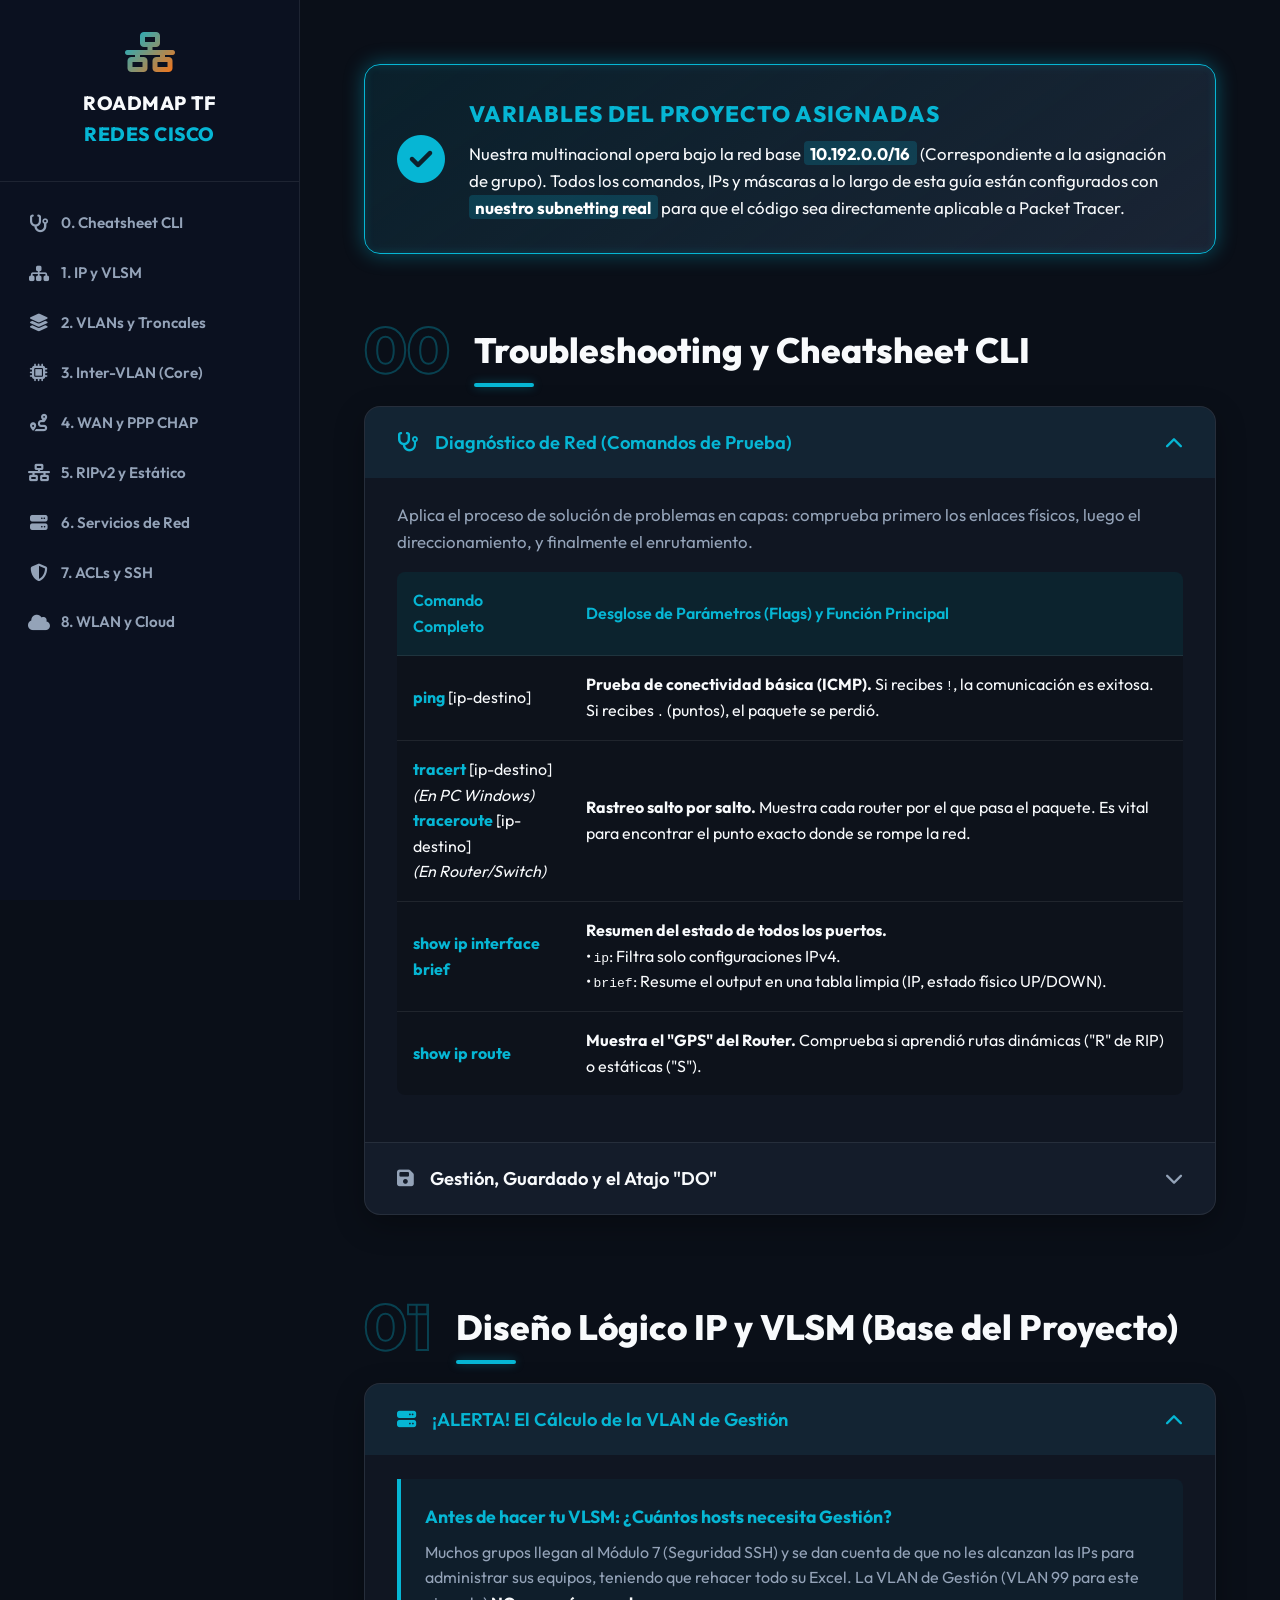
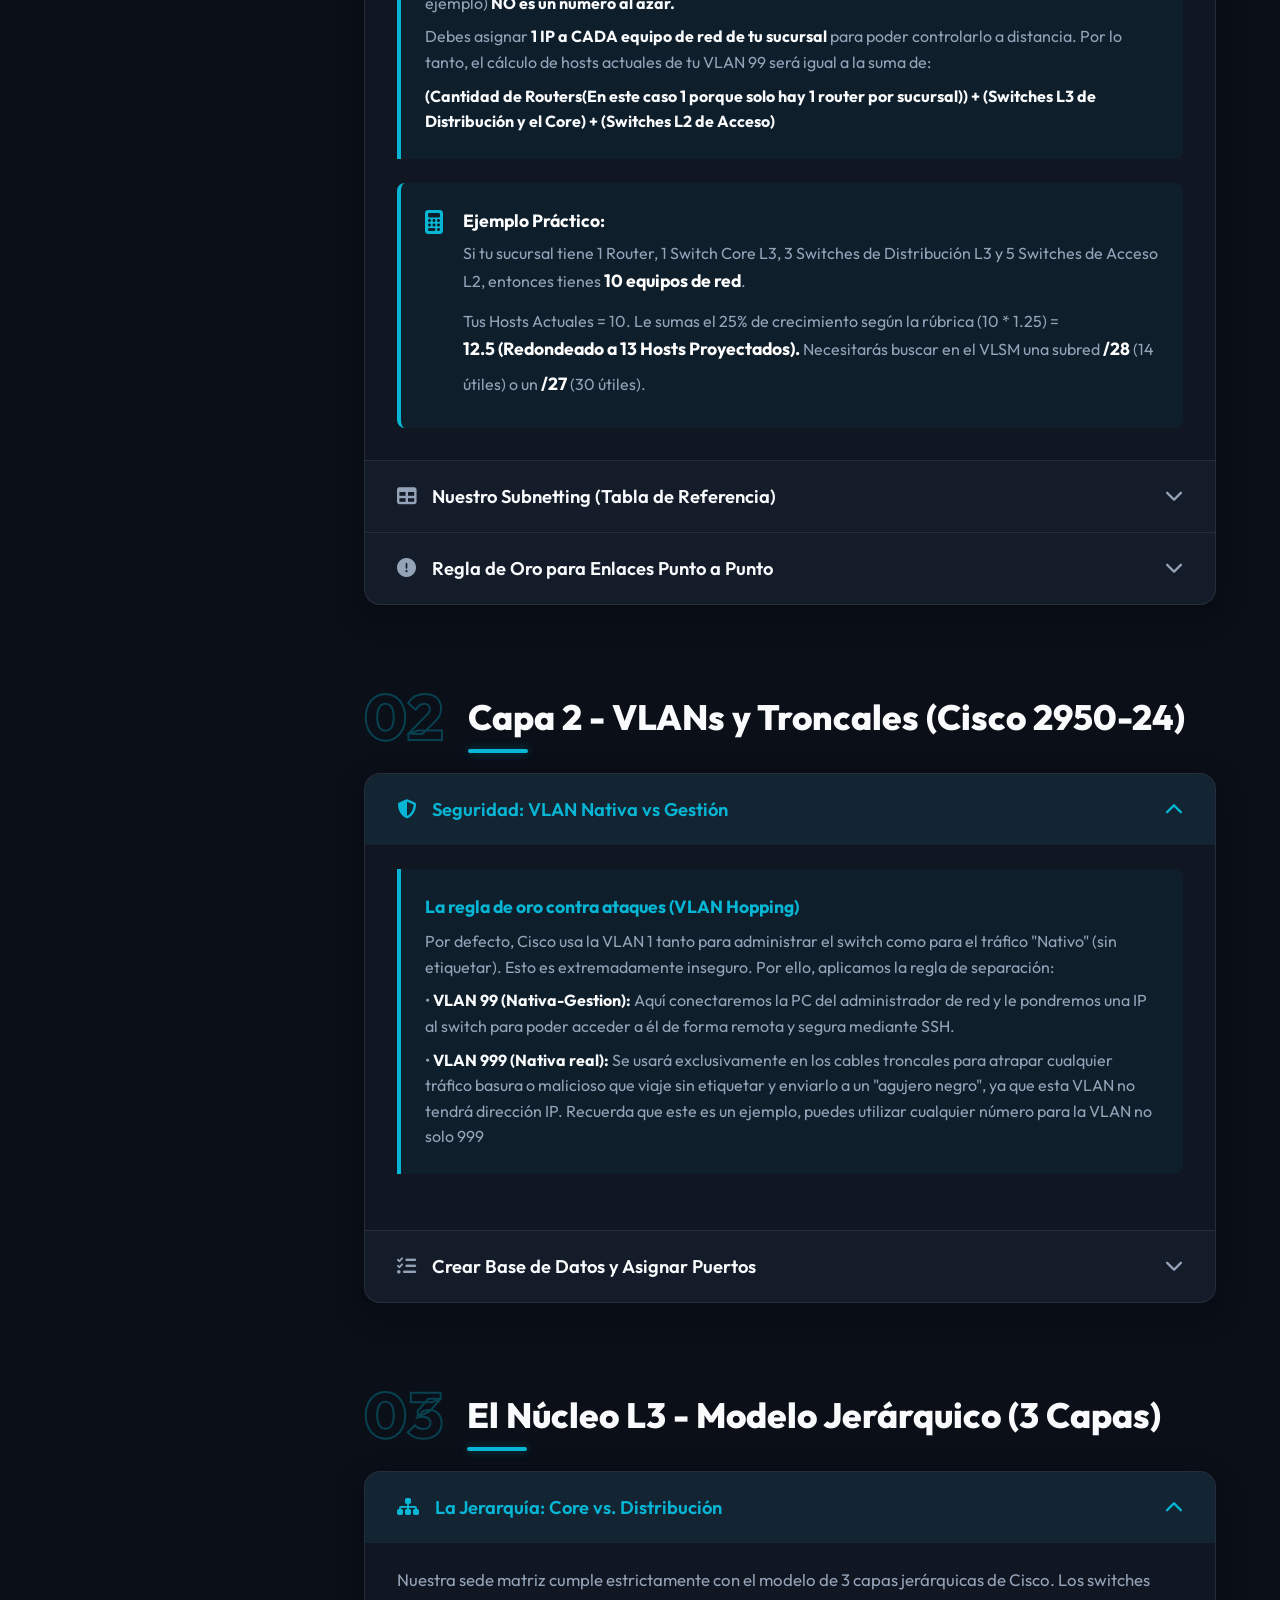
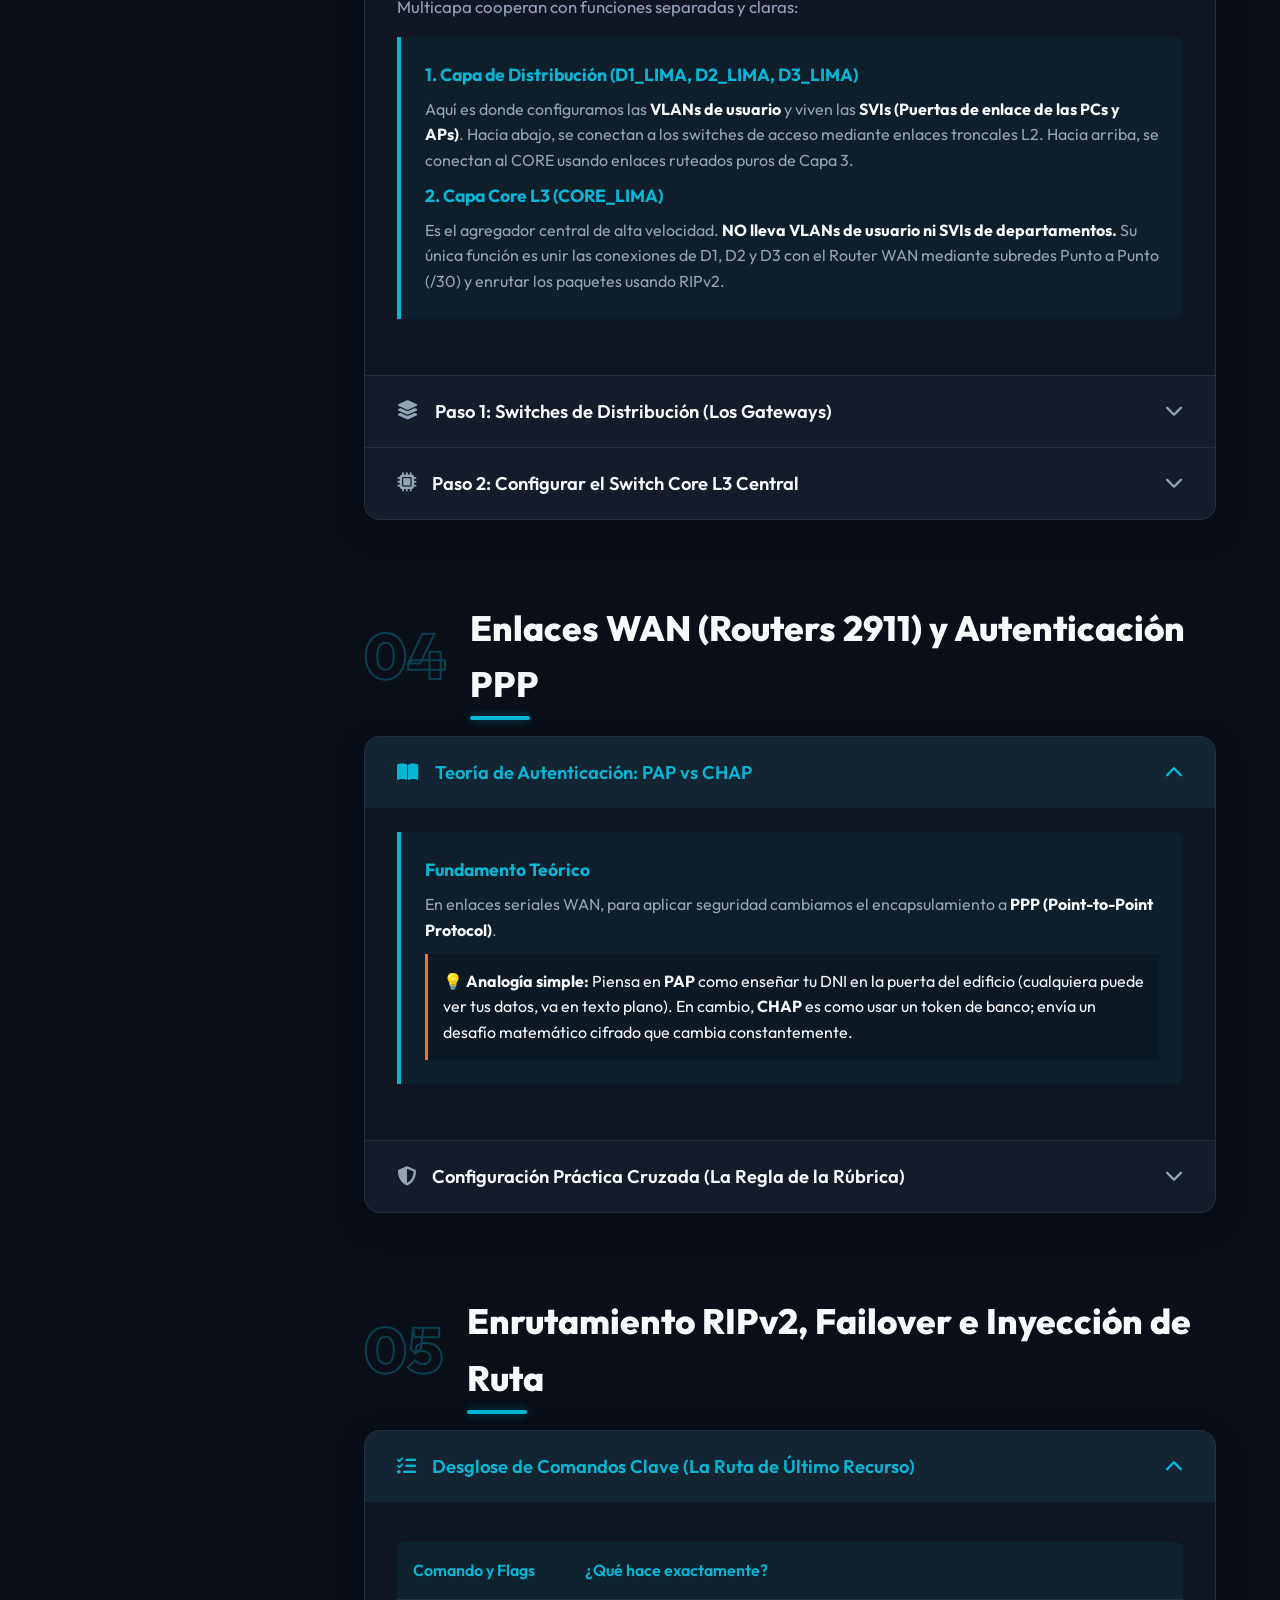
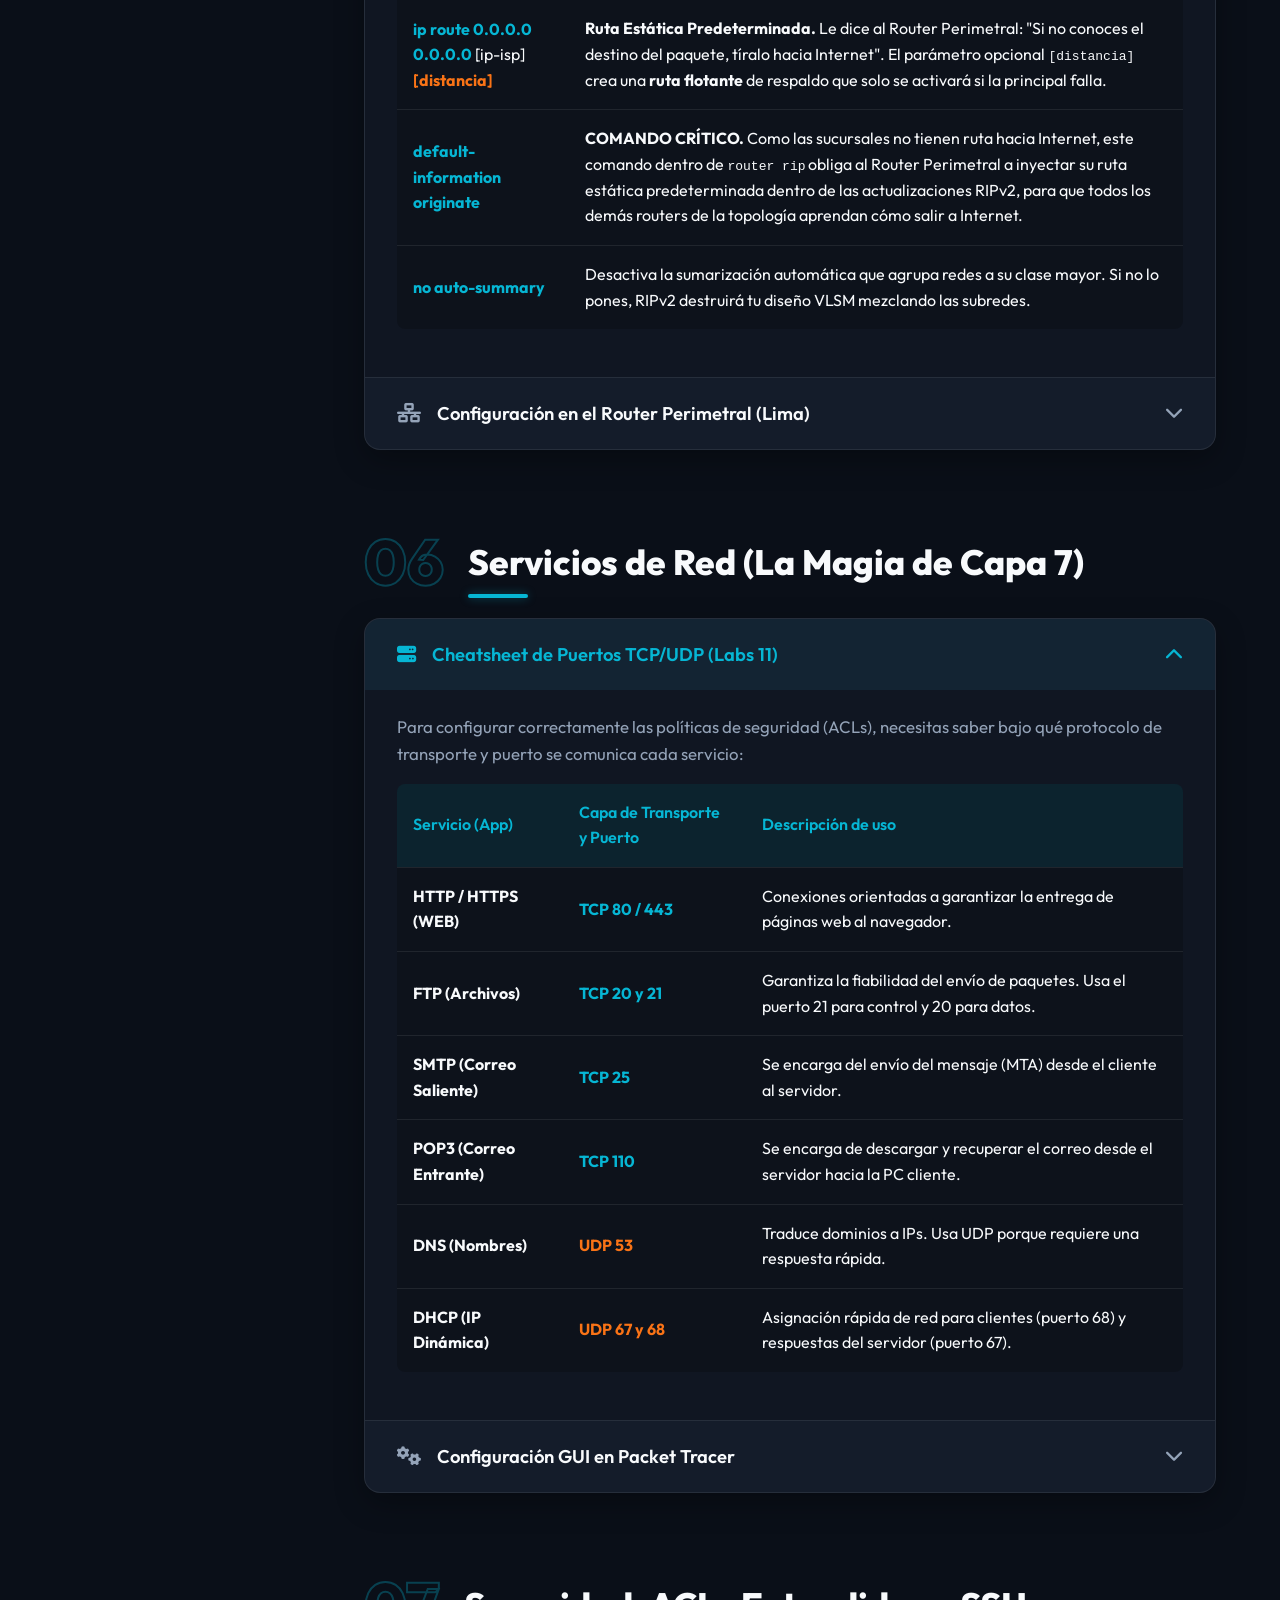
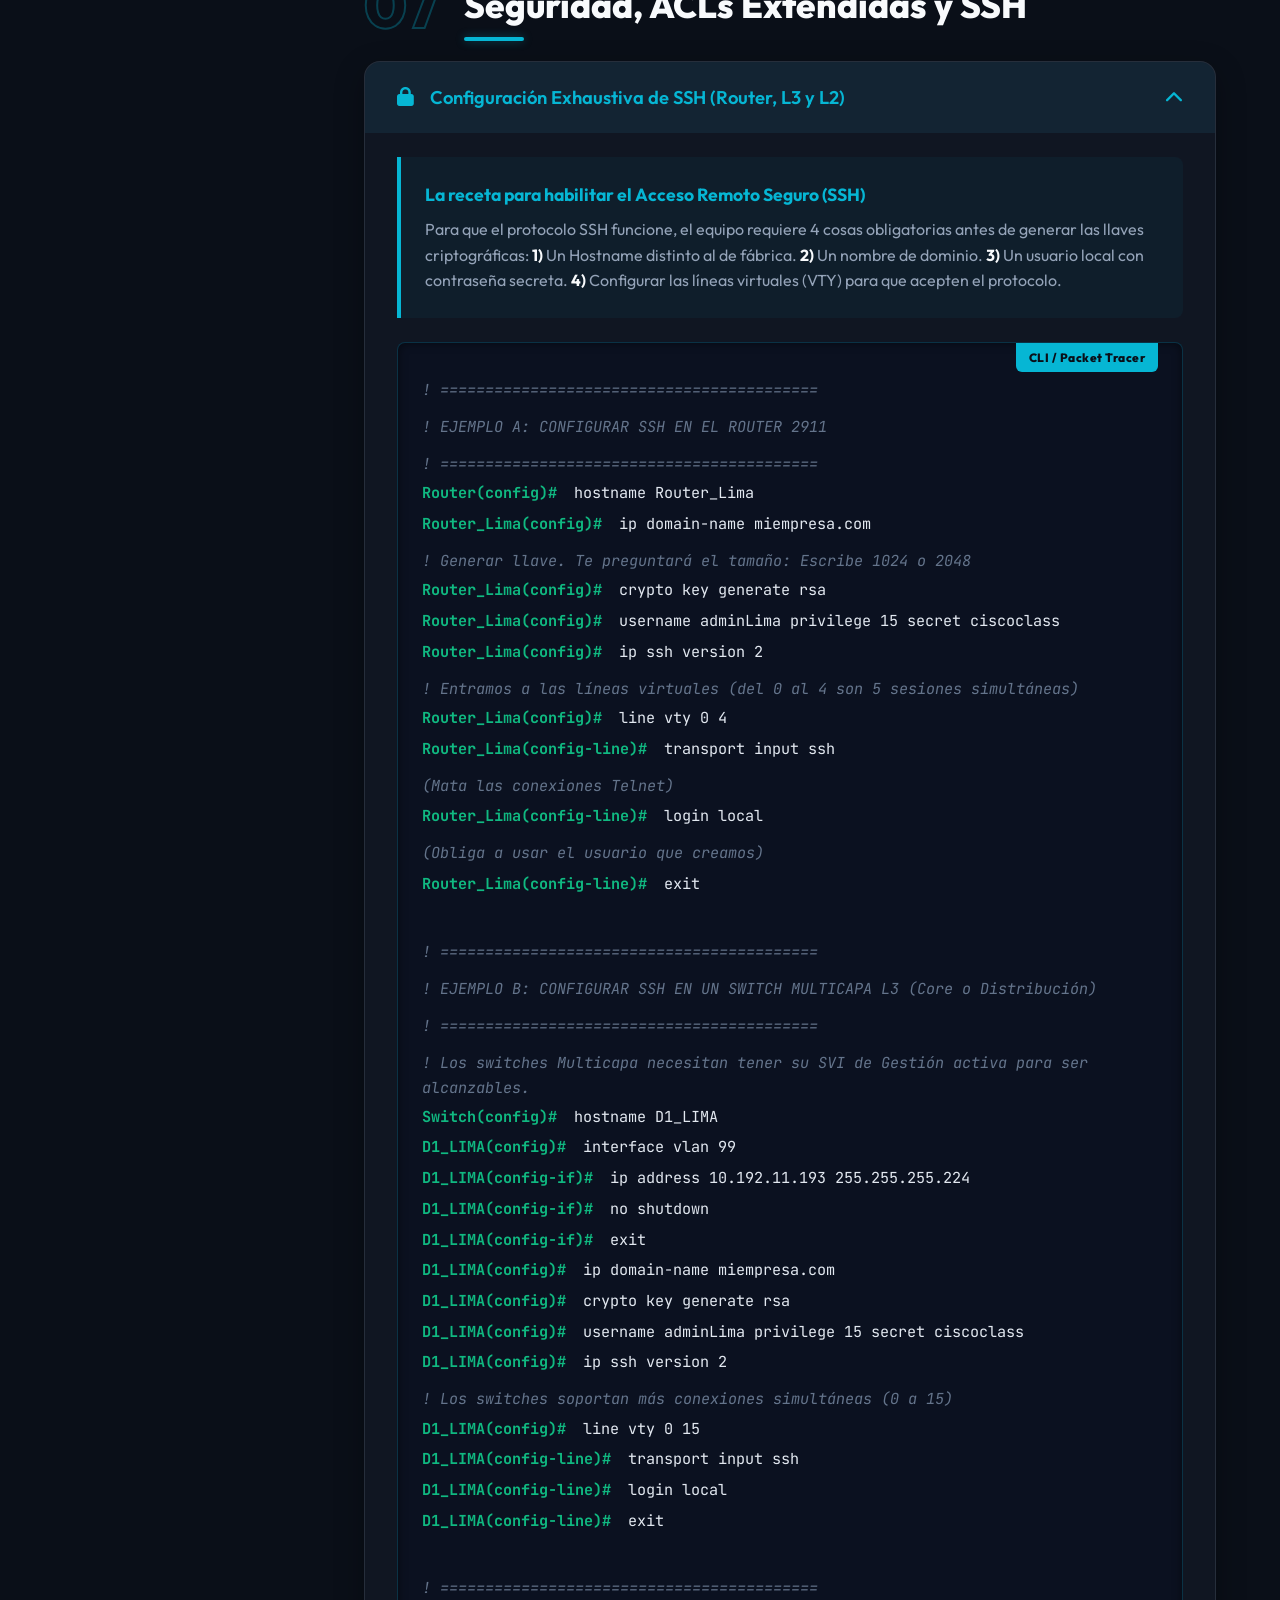
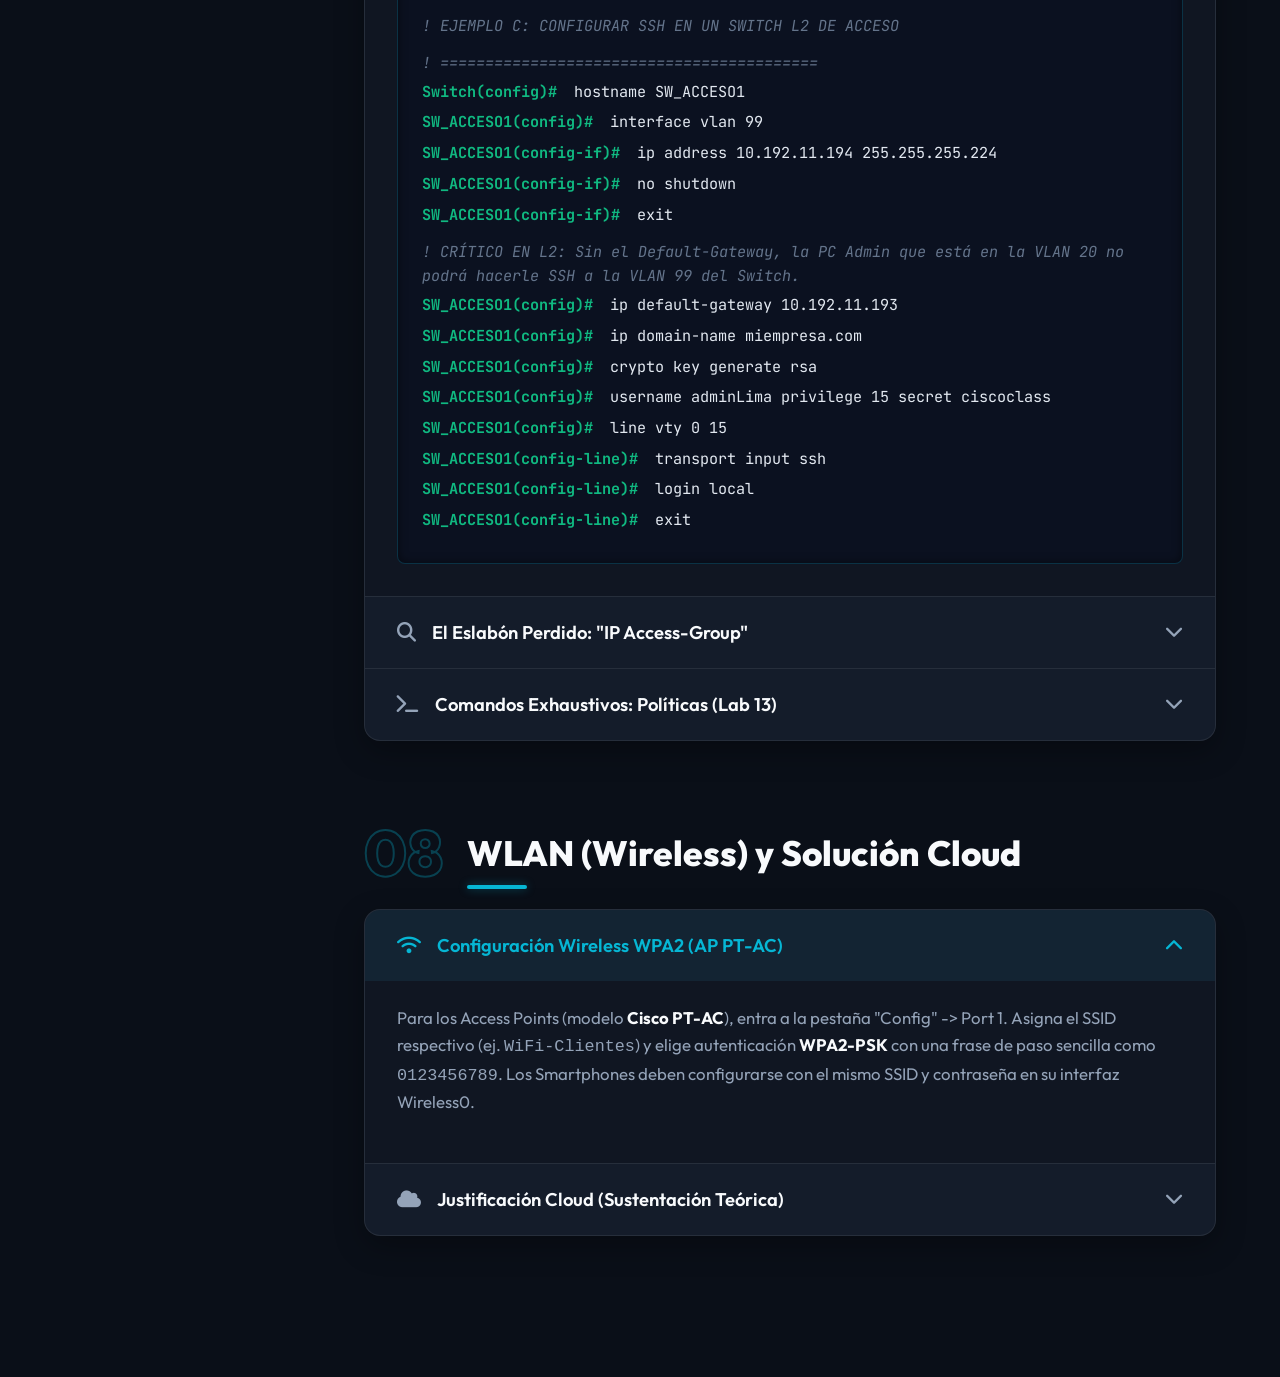
==== commit ceaaebd6: "Update index.html" ====
--- a/index.html
+++ b/index.html
@@ -643,7 +643,7 @@
                                 <h4>La regla de oro contra ataques (VLAN Hopping)</h4>
                                 <p>Por defecto, Cisco usa la VLAN 1 tanto para administrar el switch como para el tráfico "Nativo" (sin etiquetar). Esto es extremadamente inseguro. Por ello, aplicamos la regla de separación:</p>
                                 <p>• <strong>VLAN 99 (Nativa-Gestion):</strong> Aquí conectaremos la PC del administrador de red y le pondremos una IP al switch para poder acceder a él de forma remota y segura mediante SSH.</p>
-                                <p>• <strong>VLAN 999 (Nativa real):</strong> Se usará exclusivamente en los cables troncales para atrapar cualquier tráfico basura o malicioso que viaje sin etiquetar y enviarlo a un "agujero negro", ya que esta VLAN no tendrá dirección IP.</p>
+                                <p>• <strong>VLAN 999 (Nativa real):</strong> Se usará exclusivamente en los cables troncales para atrapar cualquier tráfico basura o malicioso que viaje sin etiquetar y enviarlo a un "agujero negro", ya que esta VLAN no tendrá dirección IP. Recuerda que este es un ejemplo, puedes utilizar cualquier número para la VLAN no solo 999</p>
                             </div>
                         </div>
                     </div>
@@ -1320,4 +1320,4 @@
         });
     </script>
 </body>
-</html>+</html>
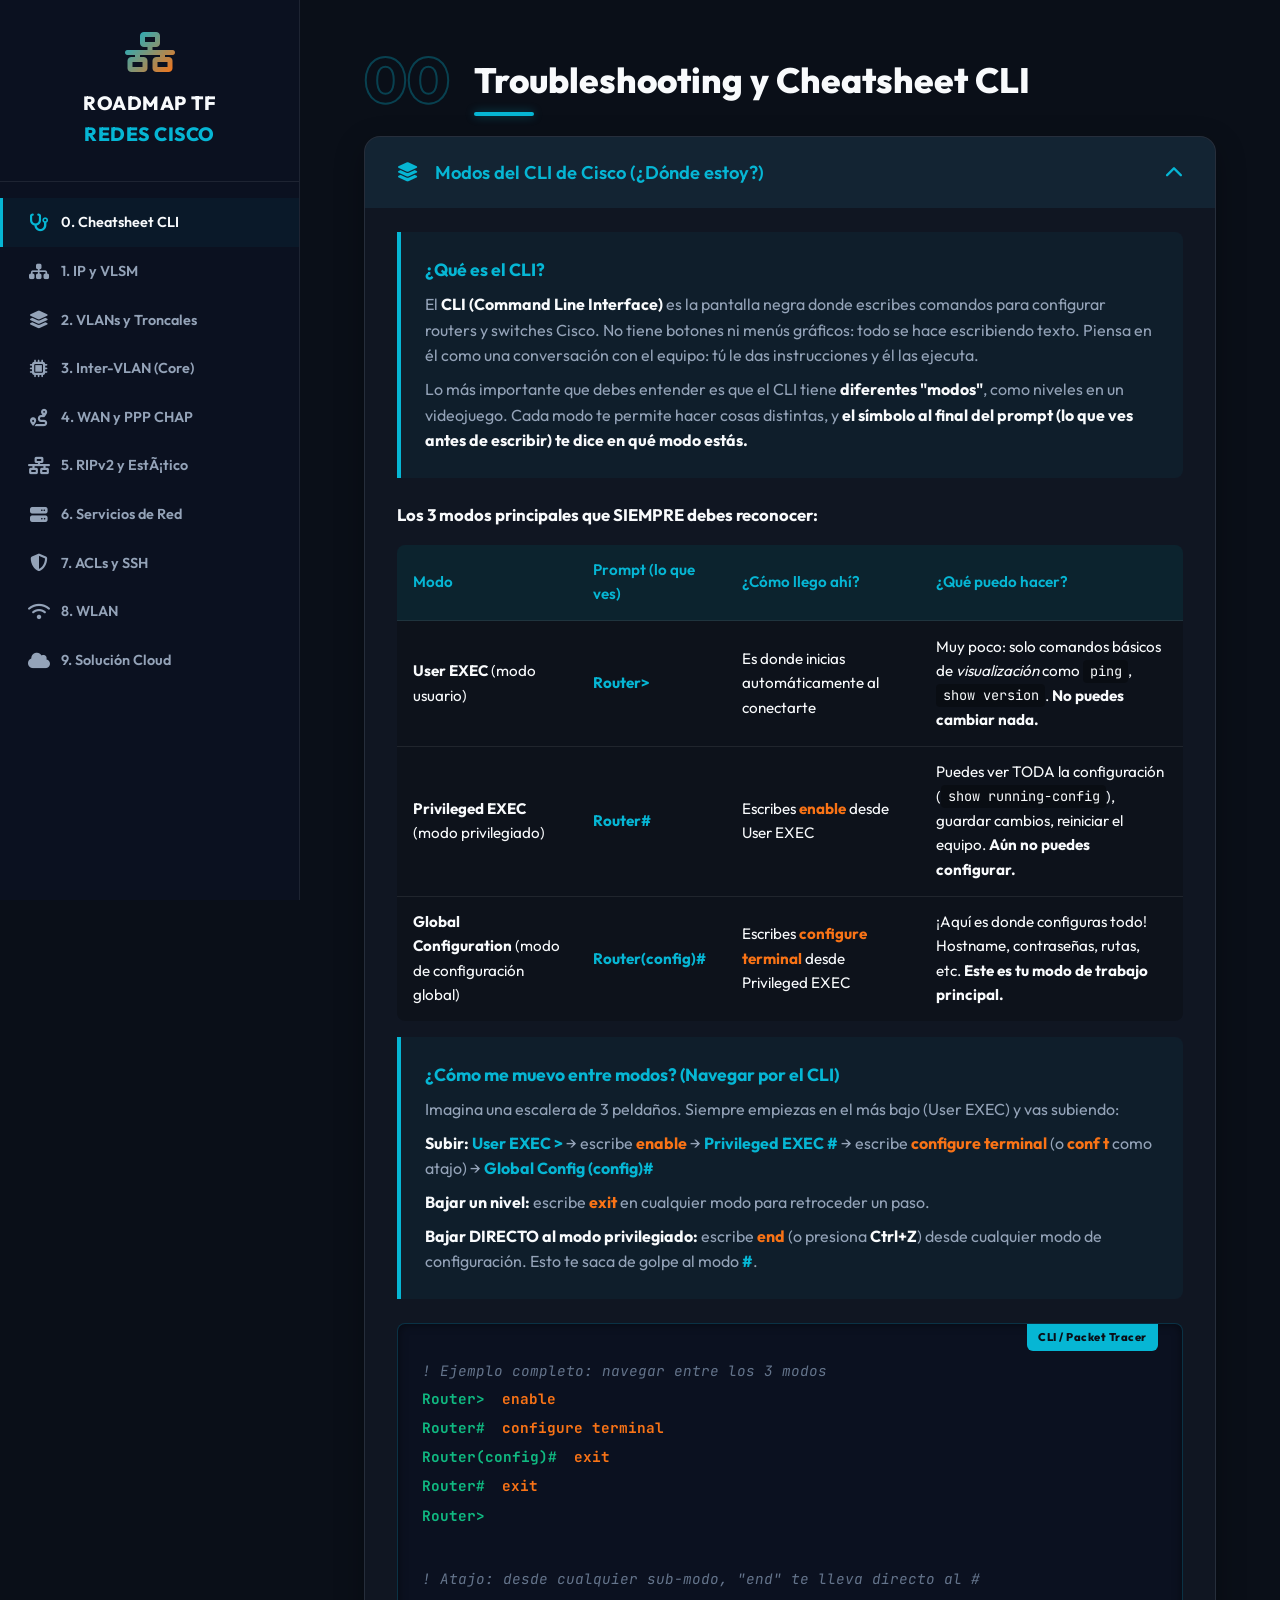
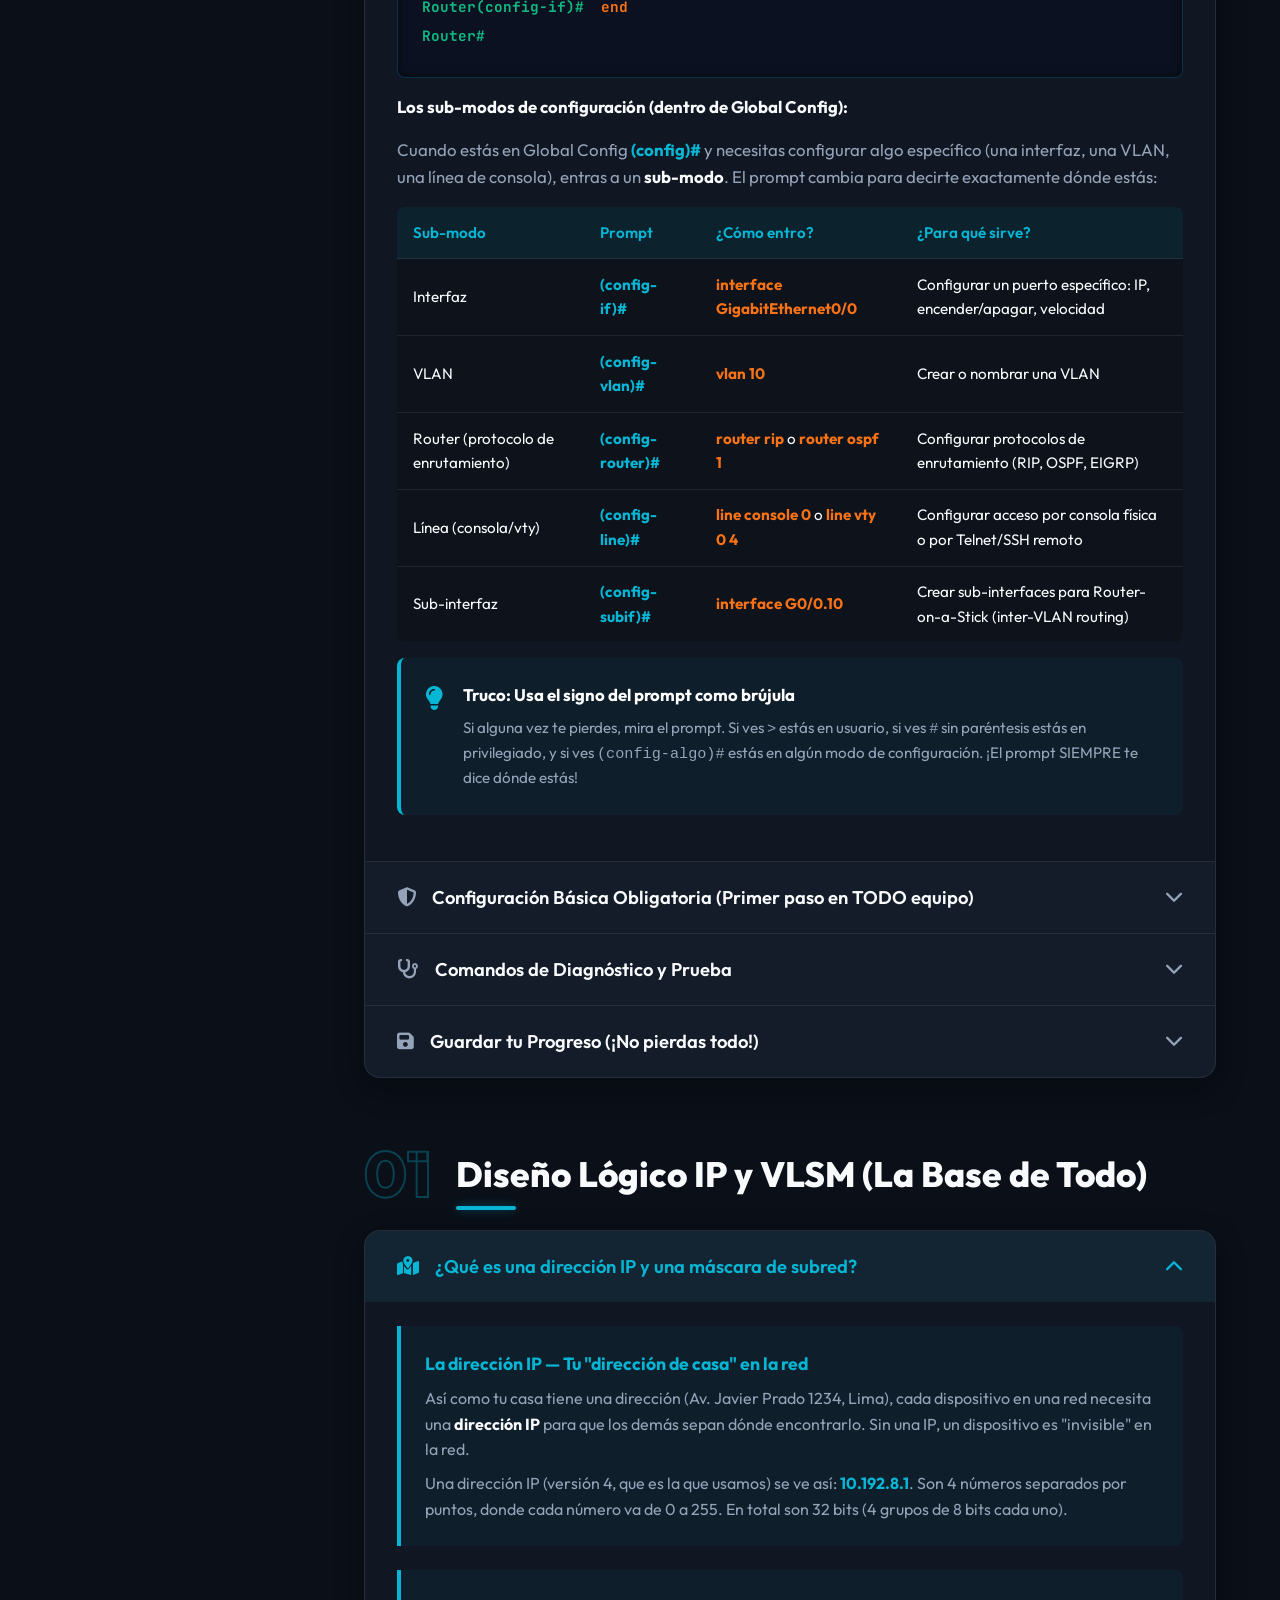
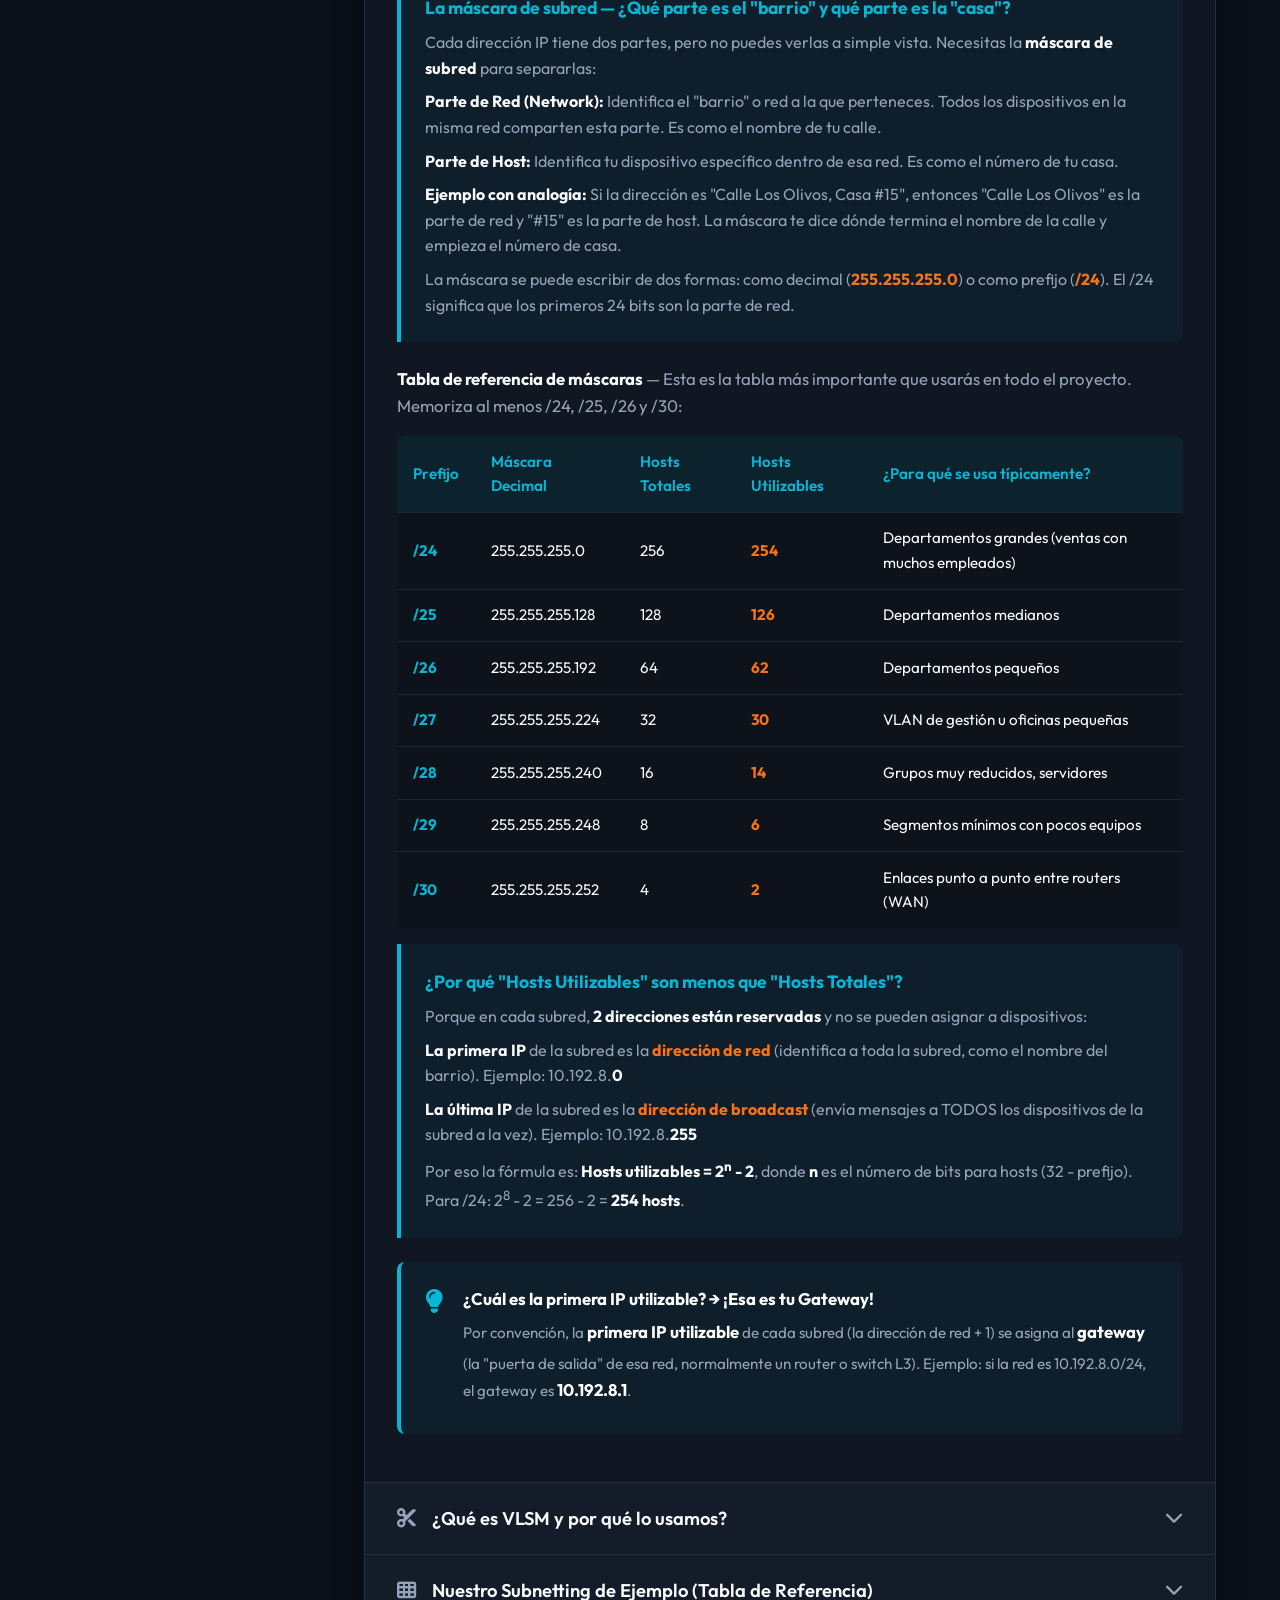
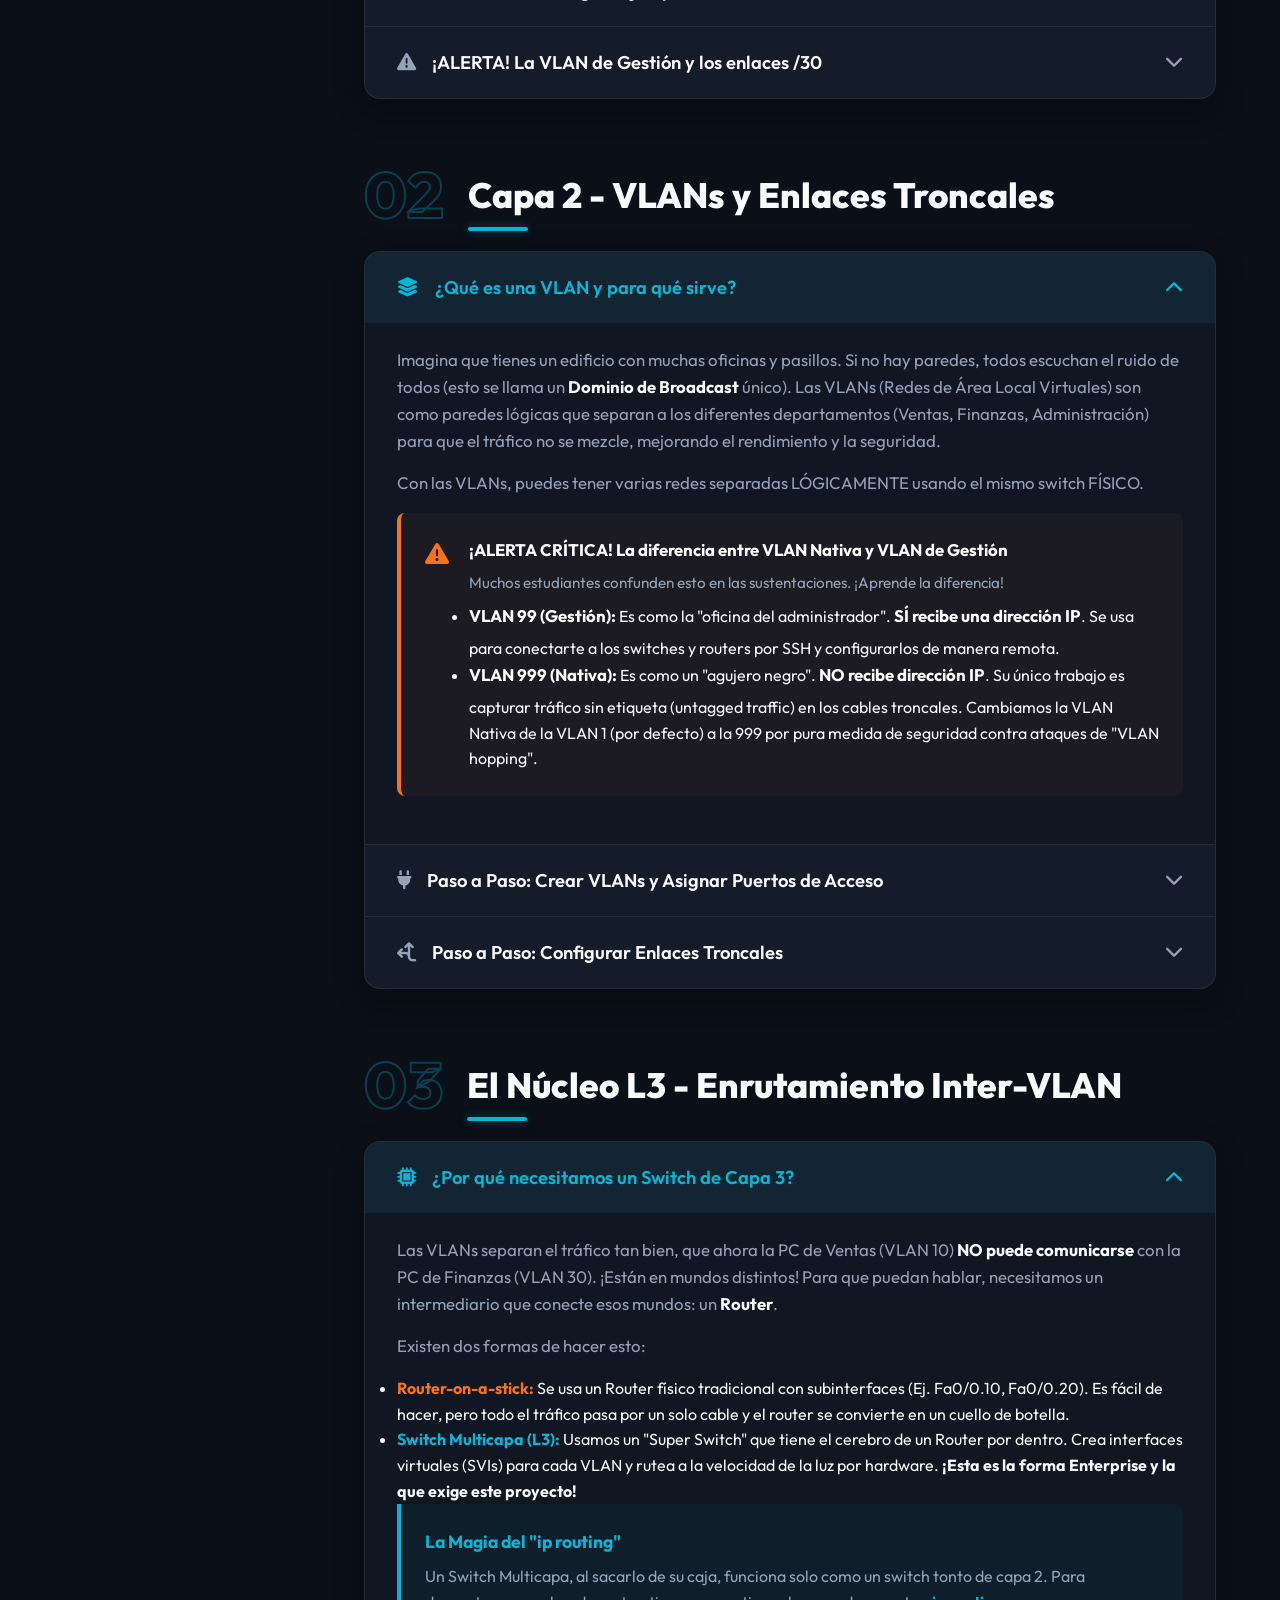
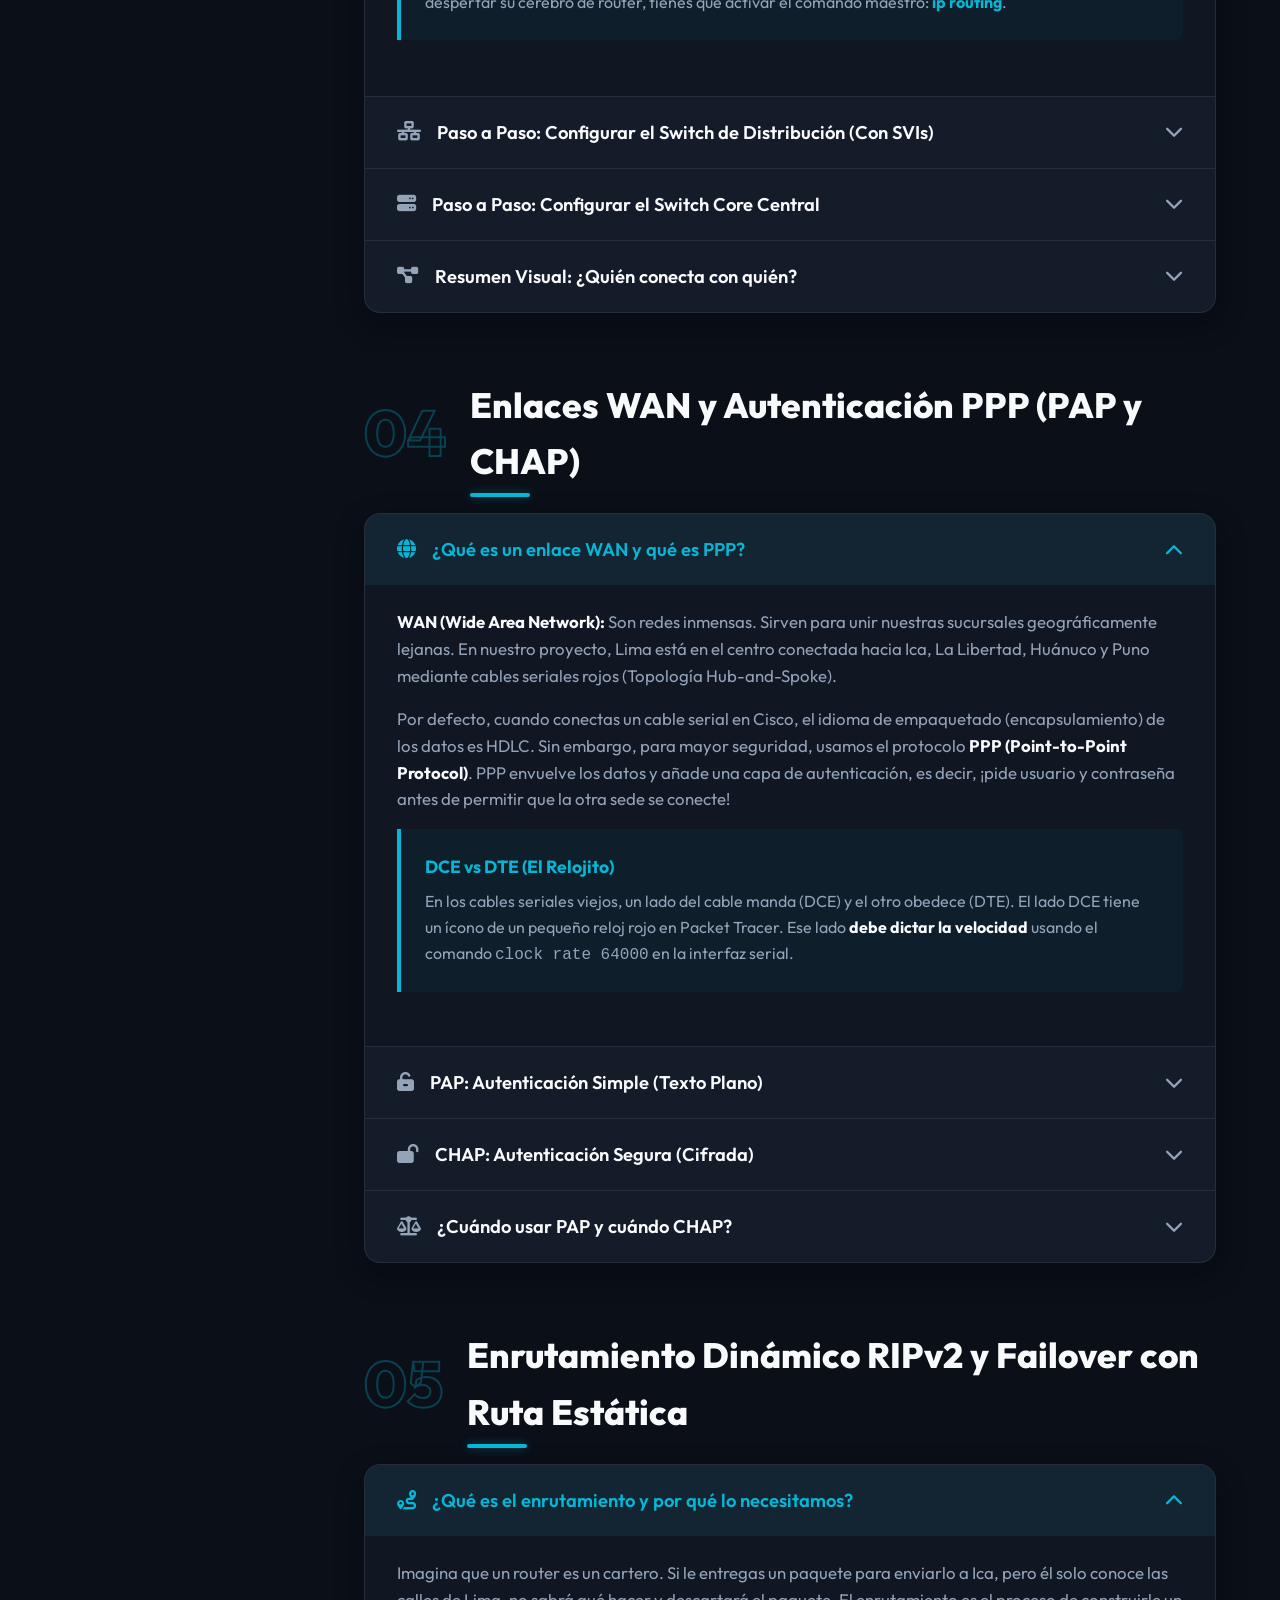
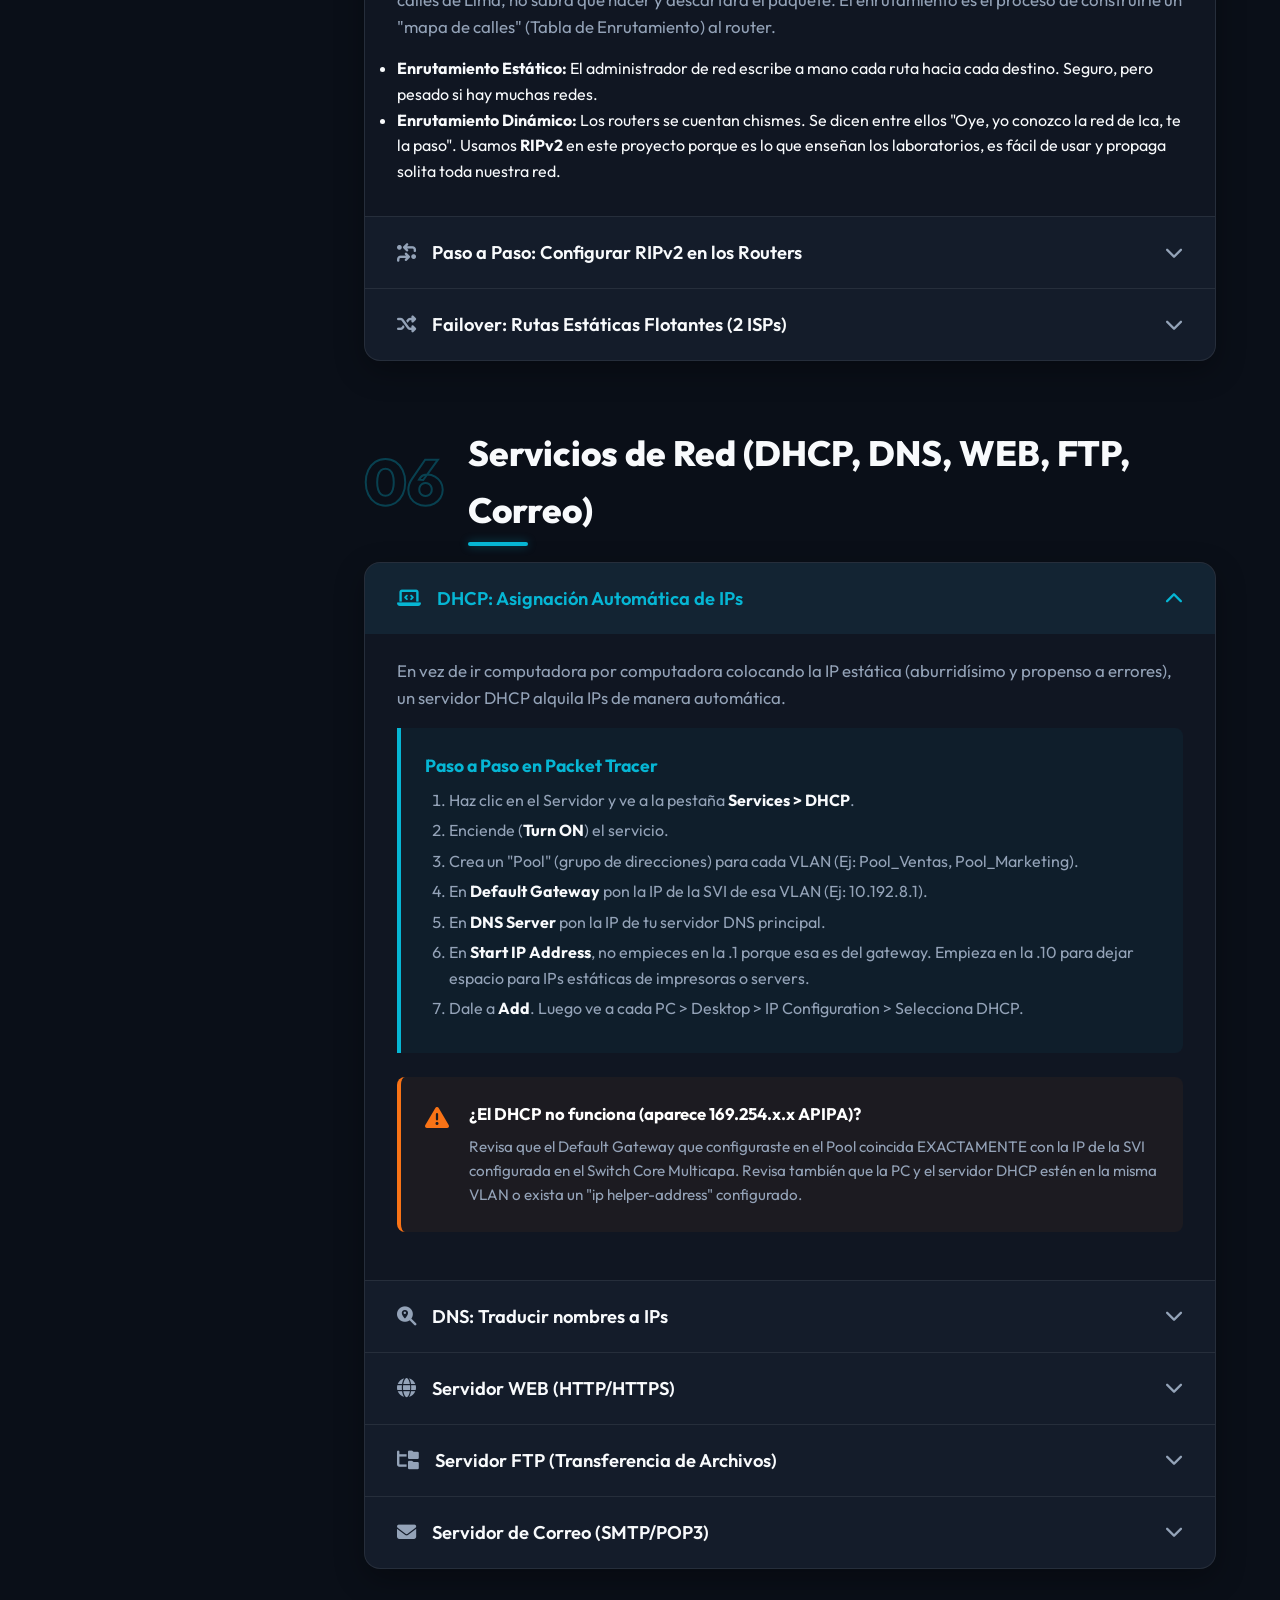
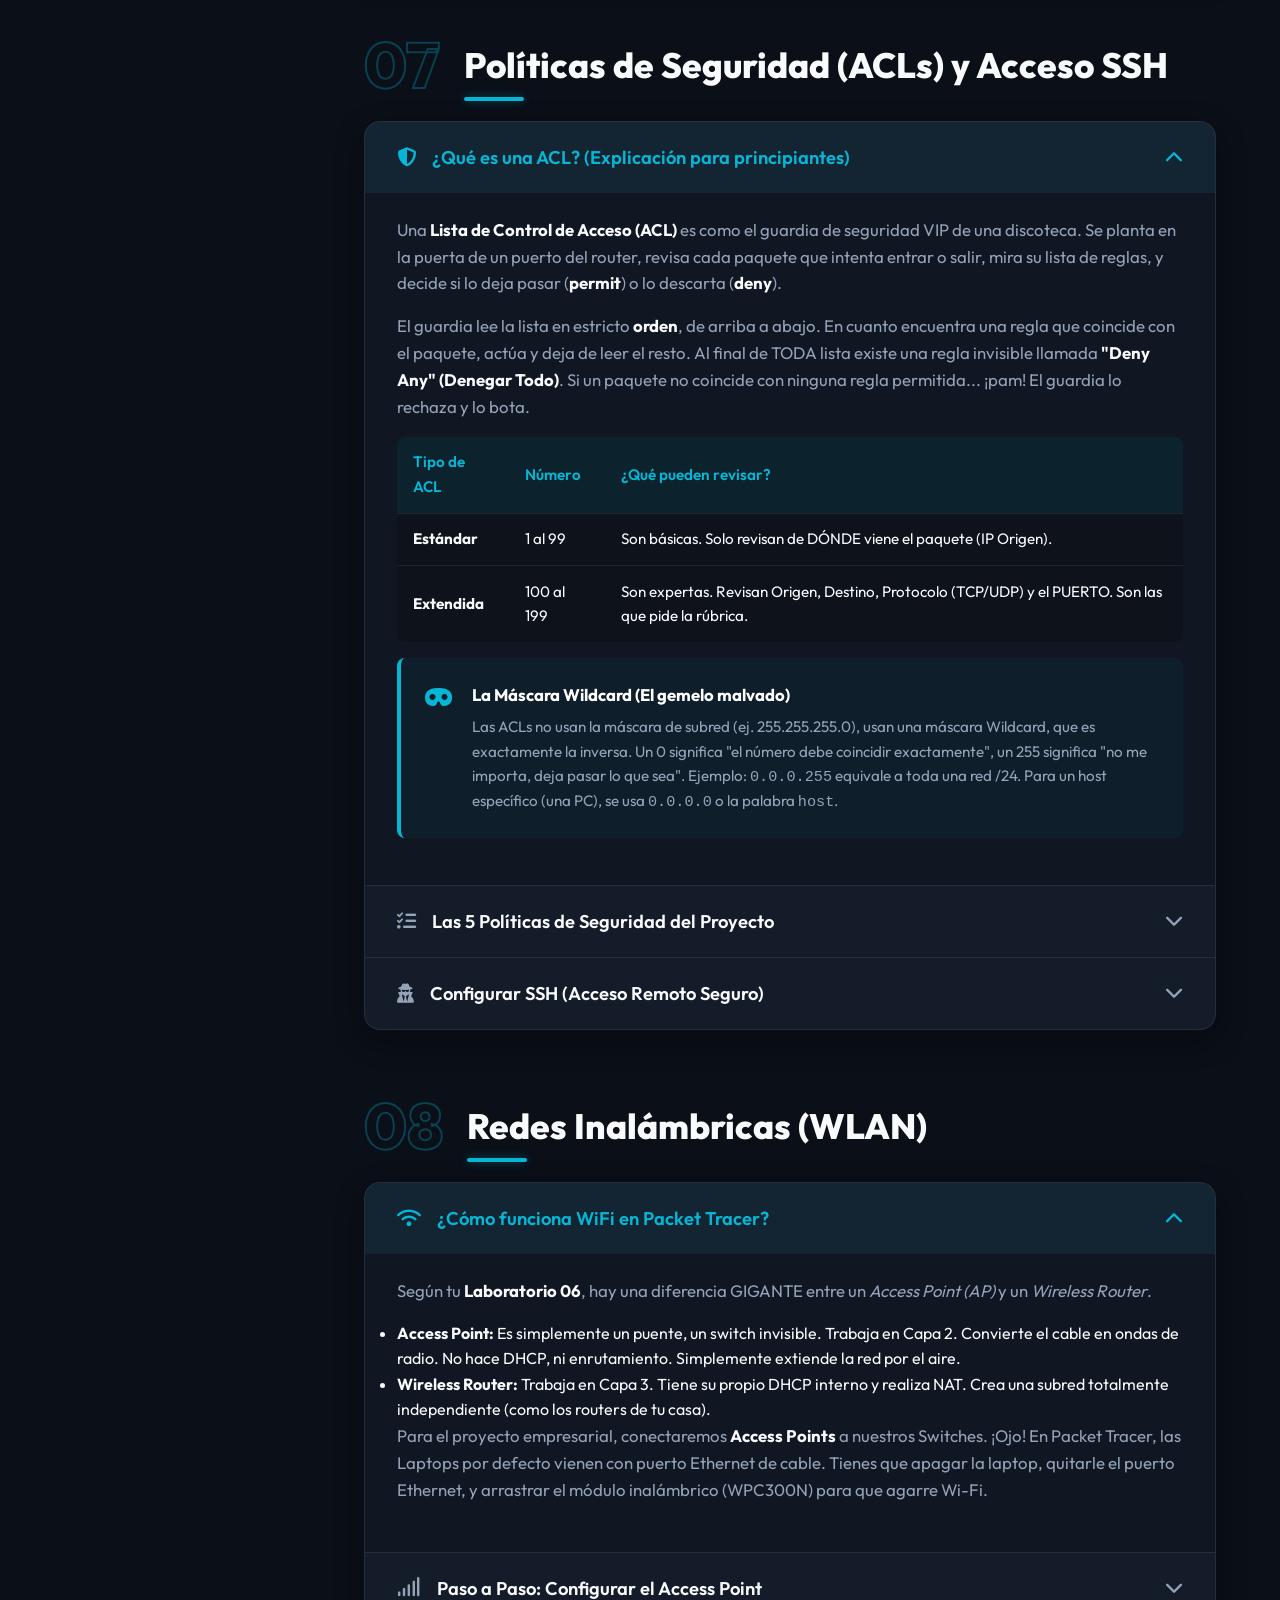
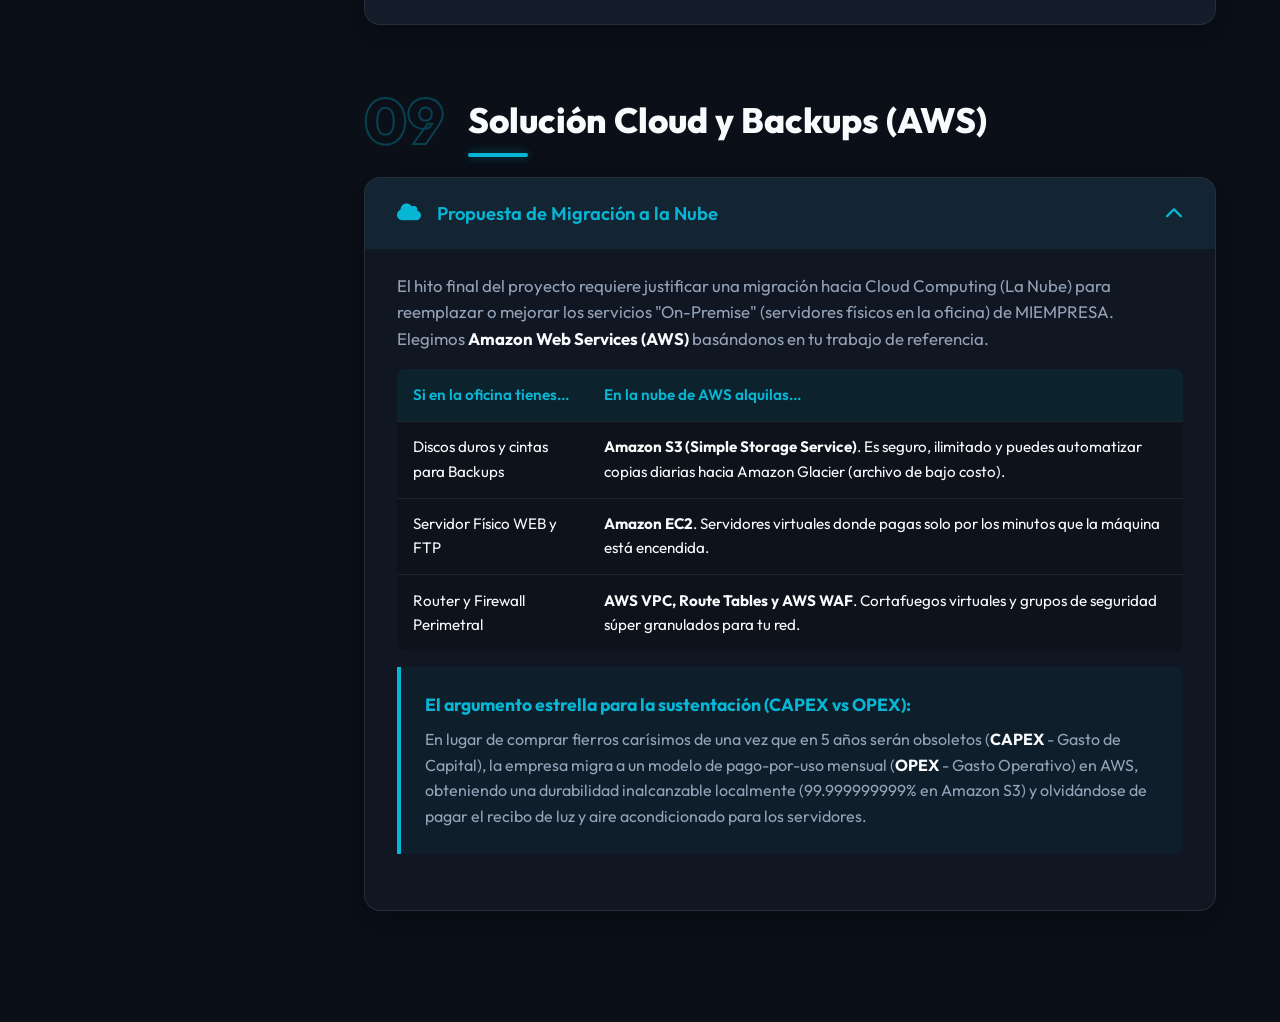
==== commit eaa1f030: "Actualizacion menor" ====
--- a/index.html
+++ b/index.html
@@ -1,399 +1,13 @@
-<!DOCTYPE html>
+﻿<!DOCTYPE html>
 <html lang="es">
 <head>
     <meta charset="UTF-8">
     <meta name="viewport" content="width=device-width, initial-scale=1.0">
-    <title>Guía Exhaustiva - Proyecto Final MIEMPRESA Cisco</title>
+    <title>Resumen del curso de REDES PKT</title>
     <link href="https://fonts.googleapis.com/css2?family=Outfit:wght@300;400;600;800&family=JetBrains+Mono:wght@400;700&display=swap" rel="stylesheet">
     <link rel="stylesheet" href="https://cdnjs.cloudflare.com/ajax/libs/font-awesome/6.4.0/css/all.min.css">
     
-    <style>
-        /* CSS Variables */
-        :root {
-            --bg-dark: #0a0f18;
-            --bg-card: #141c2a;
-            --bg-sidebar: #0b1120;
-            --text-primary: #f8fafc;
-            --text-secondary: #94a3b8;
-            --accent-cyan: #06b6d4;
-            --accent-cyan-glow: rgba(6, 182, 212, 0.4);
-            --accent-orange: #f97316;
-            --accent-orange-glow: rgba(249, 115, 22, 0.4);
-            --border-color: rgba(255, 255, 255, 0.08);
-            --font-main: 'Outfit', sans-serif;
-            --font-code: 'JetBrains Mono', monospace;
-        }
-
-        /* Reset & Base */
-        * { margin: 0; padding: 0; box-sizing: border-box; }
-        html { scroll-behavior: smooth; }
-        body {
-            font-family: var(--font-main);
-            background-color: var(--bg-dark);
-            color: var(--text-primary);
-            line-height: 1.6;
-            display: flex;
-            min-height: 100vh;
-        }
-
-        /* Sidebar Styling */
-        .sidebar {
-            width: 300px;
-            background-color: var(--bg-sidebar);
-            border-right: 1px solid var(--border-color);
-            position: fixed;
-            top: 0; left: 0;
-            height: 100vh;
-            overflow-y: auto;
-            display: flex;
-            flex-direction: column;
-            z-index: 50;
-            transition: transform 0.3s ease;
-        }
-        .sidebar::-webkit-scrollbar { width: 6px; }
-        .sidebar::-webkit-scrollbar-track { background: var(--bg-sidebar); }
-        .sidebar::-webkit-scrollbar-thumb { background: var(--bg-card); border-radius: 10px; }
-
-        .sidebar-header {
-            padding: 2rem 1.5rem;
-            border-bottom: 1px solid var(--border-color);
-            text-align: center;
-        }
-        .sidebar-header .logo-icon {
-            font-size: 2.5rem;
-            background: linear-gradient(135deg, var(--accent-cyan), var(--accent-orange));
-            -webkit-background-clip: text;
-            -webkit-text-fill-color: transparent;
-            margin-bottom: 1rem;
-        }
-        .sidebar-header h1 {
-            font-size: 1.2rem;
-            font-weight: 800;
-            letter-spacing: 0.5px;
-            text-transform: uppercase;
-        }
-        .sidebar-header span.highlight { color: var(--accent-cyan); }
-
-        .sidebar-nav {
-            padding: 1rem 0;
-            flex-grow: 1;
-            list-style: none;
-        }
-        .nav-link {
-            display: flex;
-            align-items: center;
-            padding: 0.8rem 1.5rem;
-            color: var(--text-secondary);
-            text-decoration: none;
-            font-size: 0.95rem;
-            font-weight: 600;
-            border-left: 3px solid transparent;
-            transition: all 0.3s ease;
-        }
-        .nav-link i {
-            width: 24px;
-            font-size: 1.1rem;
-            margin-right: 10px;
-            transition: color 0.3s ease;
-            text-align: center;
-        }
-        .nav-link:hover, .nav-link.active {
-            background-color: rgba(6, 182, 212, 0.05);
-            color: var(--text-primary);
-            border-left-color: var(--accent-cyan);
-        }
-        .nav-link.active i { color: var(--accent-cyan); }
-
-        /* Main Content Styling */
-        .main-content {
-            flex-grow: 1;
-            margin-left: 300px;
-            padding: 4rem;
-            max-width: 1900px;
-        }
-
-        /* Mobile Header */
-        .mobile-header {
-            display: none;
-            align-items: center;
-            justify-content: space-between;
-            background-color: var(--bg-sidebar);
-            padding: 1rem 1.5rem;
-            position: sticky;
-            top: 0;
-            z-index: 40;
-            border-bottom: 1px solid var(--border-color);
-        }
-        .mobile-header h2 { font-size: 1.2rem; font-weight: 800; }
-        .menu-toggle {
-            background: none;
-            border: none;
-            color: var(--text-primary);
-            font-size: 1.5rem;
-            cursor: pointer;
-        }
-
-        /* Global Alert */
-        .global-alert {
-            background: linear-gradient(145deg, rgba(6, 182, 212, 0.1), rgba(30, 41, 59, 0.8));
-            border: 1px solid var(--accent-cyan);
-            border-radius: 16px;
-            padding: 2rem;
-            display: flex;
-            gap: 1.5rem;
-            margin-bottom: 4rem;
-            box-shadow: 0 0 20px var(--accent-cyan-glow);
-            position: relative;
-            overflow: hidden;
-            align-items: center;
-        }
-        .global-alert::before {
-            content: '';
-            position: absolute;
-            top: 0; left: 0; right: 0; bottom: 0;
-            box-shadow: inset 0 0 10px rgba(6, 182, 212, 0.2);
-            pointer-events: none;
-        }
-        .global-alert-icon {
-            font-size: 3rem;
-            color: var(--accent-cyan);
-            flex-shrink: 0;
-            animation: pulse-icon 2s infinite;
-        }
-        @keyframes pulse-icon {
-            0% { transform: scale(1); opacity: 0.8; }
-            50% { transform: scale(1.1); opacity: 1; }
-            100% { transform: scale(1); opacity: 0.8; }
-        }
-        .global-alert-content h2 {
-            color: var(--accent-cyan);
-            font-size: 1.4rem;
-            margin-bottom: 0.5rem;
-            font-weight: 800;
-            text-transform: uppercase;
-            letter-spacing: 1px;
-        }
-        .global-alert-content p { font-size: 1.05rem; margin: 0; }
-        .global-alert-content strong {
-            color: #fff;
-            background-color: rgba(6, 182, 212, 0.2);
-            padding: 0.1rem 0.4rem;
-            border-radius: 4px;
-        }
-
-        /* Module Structure */
-        .module-section {
-            margin-bottom: 5rem;
-            scroll-margin-top: 2rem;
-            animation: fadeIn 0.8s ease-out;
-        }
-        @keyframes fadeIn {
-            from { opacity: 0; transform: translateY(20px); }
-            to { opacity: 1; transform: translateY(0); }
-        }
-        .module-header {
-            display: flex;
-            align-items: center;
-            gap: 1.5rem;
-            margin-bottom: 1.5rem;
-            position: relative;
-        }
-        .module-number {
-            font-size: 4rem;
-            font-weight: 800;
-            line-height: 1;
-            color: transparent;
-            -webkit-text-stroke: 2px rgba(6, 182, 212, 0.3);
-        }
-        .module-title {
-            font-size: 2.2rem;
-            font-weight: 800;
-            position: relative;
-        }
-        .module-title::after {
-            content: '';
-            position: absolute;
-            left: 0; bottom: -8px;
-            width: 60px; height: 4px;
-            background-color: var(--accent-cyan);
-            border-radius: 2px;
-            box-shadow: 0 0 10px var(--accent-cyan-glow);
-        }
-
-        /* Accordion Cards */
-        .card {
-            background-color: var(--bg-card);
-            border-radius: 16px;
-            border: 1px solid var(--border-color);
-            box-shadow: 0 10px 30px rgba(0, 0, 0, 0.3);
-            overflow: hidden;
-            transition: transform 0.3s ease, box-shadow 0.3s ease;
-        }
-        .accordion-item { border-bottom: 1px solid var(--border-color); }
-        .accordion-item:last-child { border-bottom: none; }
-        
-        .accordion-header {
-            width: 100%;
-            display: flex;
-            justify-content: space-between;
-            align-items: center;
-            padding: 1.5rem 2rem;
-            background: transparent;
-            border: none;
-            color: var(--text-primary);
-            font-family: inherit;
-            font-size: 1.15rem;
-            font-weight: 600;
-            cursor: pointer;
-            transition: background-color 0.3s;
-        }
-        .accordion-header:hover { background-color: rgba(255, 255, 255, 0.03); }
-        .accordion-header.active {
-            color: var(--accent-cyan);
-            background-color: rgba(6, 182, 212, 0.05);
-        }
-        .header-left { display: flex; align-items: center; gap: 1rem; }
-        .header-left i { font-size: 1.2rem; color: var(--text-secondary); transition: color 0.3s; }
-        .accordion-header.active .header-left i { color: var(--accent-cyan); }
-        .accordion-icon { transition: transform 0.3s ease; color: var(--text-secondary); }
-        .accordion-header.active .accordion-icon { transform: rotate(180deg); color: var(--accent-cyan); }
-        
-        .accordion-content {
-            max-height: 0;
-            overflow: hidden;
-            transition: max-height 0.4s ease-out;
-            background-color: rgba(0, 0, 0, 0.2);
-        }
-        .accordion-inner { padding: 1.5rem 2rem 2rem; }
-
-        /* Theory boxes */
-        .theory-box {
-            background-color: rgba(6, 182, 212, 0.05);
-            border-left: 4px solid var(--accent-cyan);
-            padding: 1.5rem;
-            border-radius: 0 8px 8px 0;
-            margin-bottom: 1.5rem;
-        }
-        .theory-box h4 { color: var(--accent-cyan); margin-bottom: 0.5rem; font-size: 1.1rem; }
-        .theory-box p { color: var(--text-secondary); font-size: 1rem; margin-bottom: 0.5rem;}
-        .theory-box p:last-child { margin-bottom: 0;}
-        .theory-box strong { color: var(--text-primary); }
-
-        .theory-text { font-size: 1.05rem; color: var(--text-secondary); margin-bottom: 1rem;}
-        .theory-text strong { color: var(--text-primary); }
-        
-        /* Tables */
-        .data-table {
-            width: 100%;
-            border-collapse: collapse;
-            margin: 1rem 0;
-            background-color: rgba(0,0,0,0.2);
-            border-radius: 8px;
-            overflow: hidden;
-        }
-        .data-table th, .data-table td {
-            padding: 1rem;
-            text-align: left;
-            border-bottom: 1px solid var(--border-color);
-        }
-        .data-table th {
-            background-color: rgba(6, 182, 212, 0.1);
-            color: var(--accent-cyan);
-            font-weight: 600;
-        }
-        .data-table tr:last-child td { border-bottom: none; }
-
-        /* Code Blocks */
-        .code-block {
-            background-color: #0b1120;
-            border-radius: 8px;
-            padding: 2.2rem 1.5rem 1.5rem;
-            font-family: var(--font-code);
-            font-size: 0.95rem;
-            color: #e2e8f0;
-            margin-top: 1rem;
-            border: 1px solid rgba(6, 182, 212, 0.2);
-            position: relative;
-            box-shadow: inset 0 0 10px rgba(0,0,0,0.5);
-            overflow-x: auto;
-        }
-        .code-block::before {
-            content: 'CLI / Packet Tracer';
-            position: absolute;
-            top: 0; right: 1.5rem;
-            background: var(--accent-cyan);
-            color: var(--bg-dark);
-            font-size: 0.75rem;
-            padding: 0.3rem 0.8rem;
-            border-bottom-left-radius: 6px;
-            border-bottom-right-radius: 6px;
-            font-family: var(--font-main);
-            font-weight: 800;
-            letter-spacing: 0.5px;
-        }
-        .code-line {
-            display: block;
-            margin-bottom: 0.4rem;
-        }
-        .cli-prompt { color: #10b981; font-weight: bold; margin-right: 0.5rem; }
-        .highlight-cyan { color: var(--accent-cyan); font-weight: bold; }
-        .highlight-orange { color: var(--accent-orange); font-weight: bold; }
-        .comment { color: #64748b; font-style: italic; display: block; margin-top: 0.8rem; margin-bottom: 0.3rem; }
-        .comment:first-child { margin-top: 0; }
-
-        /* Alerts */
-        .alert-box {
-            margin-top: 1rem;
-            padding: 1.5rem;
-            border-radius: 8px;
-            display: flex;
-            gap: 1.25rem;
-            align-items: flex-start;
-            background: rgba(249, 115, 22, 0.05);
-            border-left: 4px solid var(--accent-orange);
-        }
-        .alert-box.info {
-            background: rgba(6, 182, 212, 0.05);
-            border-left-color: var(--accent-cyan);
-        }
-        .alert-box i {
-            font-size: 1.5rem;
-            color: var(--accent-orange);
-            margin-top: 0.2rem;
-        }
-        .alert-box.info i { color: var(--accent-cyan); }
-        .alert-box-content strong {
-            display: inline-flex;
-            margin-bottom: 0.4rem;
-            color: #fff;
-            font-size: 1.1rem;
-        }
-        .alert-box-content p {
-            color: var(--text-secondary);
-            font-size: 1rem;
-            margin: 0;
-            margin-bottom: 0.5rem;
-        }
-        .alert-box-content p:last-child {
-            margin-bottom: 0;
-        }
-
-        /* Responsive */
-        .overlay {
-            display: none; position: fixed; top: 0; left: 0; right: 0; bottom: 0;
-            background: rgba(0,0,0,0.5); z-index: 45; backdrop-filter: blur(2px);
-        }
-        @media (max-width: 992px) {
-            .sidebar { transform: translateX(-100%); }
-            .sidebar.show { transform: translateX(0); }
-            .overlay.show { display: block; }
-            .main-content { margin-left: 0; padding: 2rem 1.5rem; }
-            .mobile-header { display: flex; }
-            .global-alert { flex-direction: column; text-align: center; }
-            .module-number { font-size: 3rem; }
-            .module-title { font-size: 1.8rem; }
-        }
-    </style>
+    <link rel="stylesheet" href="styles.css">
 </head>
 <body>
 
@@ -408,10 +22,11 @@
             <li><a href="#modulo-2" class="nav-link"><i class="fa-solid fa-layer-group"></i> 2. VLANs y Troncales</a></li>
             <li><a href="#modulo-3" class="nav-link"><i class="fa-solid fa-microchip"></i> 3. Inter-VLAN (Core)</a></li>
             <li><a href="#modulo-4" class="nav-link"><i class="fa-solid fa-route"></i> 4. WAN y PPP CHAP</a></li>
-            <li><a href="#modulo-5" class="nav-link"><i class="fa-solid fa-network-wired"></i> 5. RIPv2 y Estático</a></li>
+            <li><a href="#modulo-5" class="nav-link"><i class="fa-solid fa-network-wired"></i> 5. RIPv2 y EstÃ¡tico</a></li>
             <li><a href="#modulo-6" class="nav-link"><i class="fa-solid fa-server"></i> 6. Servicios de Red</a></li>
             <li><a href="#modulo-7" class="nav-link"><i class="fa-solid fa-shield-halved"></i> 7. ACLs y SSH</a></li>
-            <li><a href="#modulo-8" class="nav-link"><i class="fa-solid fa-cloud"></i> 8. WLAN y Cloud</a></li>
+            <li><a href="#modulo-8" class="nav-link"><i class="fa-solid fa-wifi"></i> 8. WLAN</a></li>
+            <li><a href="#modulo-9" class="nav-link"><i class="fa-solid fa-cloud"></i> 9. Solución Cloud</a></li>
         </ul>
     </nav>
     <div class="overlay" id="overlay"></div>
@@ -423,824 +38,1726 @@
 
     <main class="main-content">
 
-        <div class="global-alert">
-            <i class="fa-solid fa-circle-check global-alert-icon"></i>
-            <div class="global-alert-content">
-                <h2>Variables del Proyecto Asignadas</h2>
-                <p>Nuestra multinacional opera bajo la red base <strong>10.192.0.0/16</strong> (Correspondiente a la asignación de grupo). Todos los comandos, IPs y máscaras a lo largo de esta guía están configurados con <strong>nuestro subnetting real</strong> para que el código sea directamente aplicable a Packet Tracer.</p>
+<!-- ============================================================== -->
+<!-- MÓDULO 00: TROUBLESHOOTING Y CHEATSHEET CLI                     -->
+<!-- ============================================================== -->
+<section id="modulo-0" class="module-section">
+    <div class="module-header">
+        <span class="module-number">00</span>
+        <h2 class="module-title">Troubleshooting y Cheatsheet CLI</h2>
+    </div>
+    <div class="card">
+
+        <!-- ====== ACCORDION 1: Modos del CLI ====== -->
+        <div class="accordion-item">
+            <button class="accordion-header active">
+                <div class="header-left"><i class="fa-solid fa-layer-group"></i><span>Modos del CLI de Cisco (¿Dónde estoy?)</span></div>
+                <i class="fa-solid fa-chevron-down accordion-icon"></i>
+            </button>
+            <div class="accordion-content">
+                <div class="accordion-inner">
+
+                    <div class="theory-box">
+                        <h4>¿Qué es el CLI?</h4>
+                        <p>El <strong>CLI (Command Line Interface)</strong> es la pantalla negra donde escribes comandos para configurar routers y switches Cisco. No tiene botones ni menús gráficos: todo se hace escribiendo texto. Piensa en él como una conversación con el equipo: tú le das instrucciones y él las ejecuta.</p>
+                        <p>Lo más importante que debes entender es que el CLI tiene <strong>diferentes "modos"</strong>, como niveles en un videojuego. Cada modo te permite hacer cosas distintas, y <strong>el símbolo al final del prompt (lo que ves antes de escribir) te dice en qué modo estás.</strong></p>
+                    </div>
+
+                    <p class="theory-text"><strong>Los 3 modos principales que SIEMPRE debes reconocer:</strong></p>
+
+                    <table class="data-table">
+                        <tr>
+                            <th>Modo</th>
+                            <th>Prompt (lo que ves)</th>
+                            <th>¿Cómo llego ahí?</th>
+                            <th>¿Qué puedo hacer?</th>
+                        </tr>
+                        <tr>
+                            <td><strong>User EXEC</strong> (modo usuario)</td>
+                            <td><span class="highlight-cyan">Router<strong>&gt;</strong></span></td>
+                            <td>Es donde inicias automáticamente al conectarte</td>
+                            <td>Muy poco: solo comandos básicos de <em>visualización</em> como <code>ping</code>, <code>show version</code>. <strong>No puedes cambiar nada.</strong></td>
+                        </tr>
+                        <tr>
+                            <td><strong>Privileged EXEC</strong> (modo privilegiado)</td>
+                            <td><span class="highlight-cyan">Router<strong>#</strong></span></td>
+                            <td>Escribes <span class="highlight-orange">enable</span> desde User EXEC</td>
+                            <td>Puedes ver TODA la configuración (<code>show running-config</code>), guardar cambios, reiniciar el equipo. <strong>Aún no puedes configurar.</strong></td>
+                        </tr>
+                        <tr>
+                            <td><strong>Global Configuration</strong> (modo de configuración global)</td>
+                            <td><span class="highlight-cyan">Router<strong>(config)#</strong></span></td>
+                            <td>Escribes <span class="highlight-orange">configure terminal</span> desde Privileged EXEC</td>
+                            <td>¡Aquí es donde configuras todo! Hostname, contraseñas, rutas, etc. <strong>Este es tu modo de trabajo principal.</strong></td>
+                        </tr>
+                    </table>
+
+                    <div class="theory-box">
+                        <h4>¿Cómo me muevo entre modos? (Navegar por el CLI)</h4>
+                        <p>Imagina una escalera de 3 peldaños. Siempre empiezas en el más bajo (User EXEC) y vas subiendo:</p>
+                        <p><strong>Subir:</strong> <span class="highlight-cyan">User EXEC &gt;</span> → escribe <span class="highlight-orange">enable</span> → <span class="highlight-cyan">Privileged EXEC #</span> → escribe <span class="highlight-orange">configure terminal</span> (o <span class="highlight-orange">conf t</span> como atajo) → <span class="highlight-cyan">Global Config (config)#</span></p>
+                        <p><strong>Bajar un nivel:</strong> escribe <span class="highlight-orange">exit</span> en cualquier modo para retroceder un paso.</p>
+                        <p><strong>Bajar DIRECTO al modo privilegiado:</strong> escribe <span class="highlight-orange">end</span> (o presiona <strong>Ctrl+Z</strong>) desde cualquier modo de configuración. Esto te saca de golpe al modo <span class="highlight-cyan">#</span>.</p>
+                    </div>
+
+                    <div class="code-block">
+                        <span class="comment">! Ejemplo completo: navegar entre los 3 modos</span>
+                        <span class="code-line"><span class="cli-prompt">Router></span> <span class="highlight-orange">enable</span></span>
+                        <span class="code-line"><span class="cli-prompt">Router#</span> <span class="highlight-orange">configure terminal</span></span>
+                        <span class="code-line"><span class="cli-prompt">Router(config)#</span> <span class="highlight-orange">exit</span></span>
+                        <span class="code-line"><span class="cli-prompt">Router#</span> <span class="highlight-orange">exit</span></span>
+                        <span class="code-line"><span class="cli-prompt">Router></span></span>
+                        <br>
+                        <span class="comment">! Atajo: desde cualquier sub-modo, "end" te lleva directo al #</span>
+                        <span class="code-line"><span class="cli-prompt">Router(config-if)#</span> <span class="highlight-orange">end</span></span>
+                        <span class="code-line"><span class="cli-prompt">Router#</span></span>
+                    </div>
+
+                    <p class="theory-text"><strong>Los sub-modos de configuración (dentro de Global Config):</strong></p>
+                    <p class="theory-text">Cuando estás en Global Config <span class="highlight-cyan">(config)#</span> y necesitas configurar algo específico (una interfaz, una VLAN, una línea de consola), entras a un <strong>sub-modo</strong>. El prompt cambia para decirte exactamente dónde estás:</p>
+
+                    <table class="data-table">
+                        <tr>
+                            <th>Sub-modo</th>
+                            <th>Prompt</th>
+                            <th>¿Cómo entro?</th>
+                            <th>¿Para qué sirve?</th>
+                        </tr>
+                        <tr>
+                            <td>Interfaz</td>
+                            <td><span class="highlight-cyan">(config-if)#</span></td>
+                            <td><span class="highlight-orange">interface GigabitEthernet0/0</span></td>
+                            <td>Configurar un puerto específico: IP, encender/apagar, velocidad</td>
+                        </tr>
+                        <tr>
+                            <td>VLAN</td>
+                            <td><span class="highlight-cyan">(config-vlan)#</span></td>
+                            <td><span class="highlight-orange">vlan 10</span></td>
+                            <td>Crear o nombrar una VLAN</td>
+                        </tr>
+                        <tr>
+                            <td>Router (protocolo de enrutamiento)</td>
+                            <td><span class="highlight-cyan">(config-router)#</span></td>
+                            <td><span class="highlight-orange">router rip</span> o <span class="highlight-orange">router ospf 1</span></td>
+                            <td>Configurar protocolos de enrutamiento (RIP, OSPF, EIGRP)</td>
+                        </tr>
+                        <tr>
+                            <td>Línea (consola/vty)</td>
+                            <td><span class="highlight-cyan">(config-line)#</span></td>
+                            <td><span class="highlight-orange">line console 0</span> o <span class="highlight-orange">line vty 0 4</span></td>
+                            <td>Configurar acceso por consola física o por Telnet/SSH remoto</td>
+                        </tr>
+                        <tr>
+                            <td>Sub-interfaz</td>
+                            <td><span class="highlight-cyan">(config-subif)#</span></td>
+                            <td><span class="highlight-orange">interface G0/0.10</span></td>
+                            <td>Crear sub-interfaces para Router-on-a-Stick (inter-VLAN routing)</td>
+                        </tr>
+                    </table>
+
+                    <div class="alert-box info">
+                        <i class="fa-solid fa-lightbulb"></i>
+                        <div class="alert-box-content">
+                            <strong>Truco: Usa el signo del prompt como brújula</strong>
+                            <p>Si alguna vez te pierdes, mira el prompt. Si ves <code>&gt;</code> estás en usuario, si ves <code>#</code> sin paréntesis estás en privilegiado, y si ves <code>(config-algo)#</code> estás en algún modo de configuración. ¡El prompt SIEMPRE te dice dónde estás!</p>
+                        </div>
+                    </div>
+
+                </div>
             </div>
         </div>
 
-        <section id="modulo-0" class="module-section">
+        <!-- ====== ACCORDION 2: Configuración Básica Obligatoria ====== -->
+        <div class="accordion-item">
+            <button class="accordion-header">
+                <div class="header-left"><i class="fa-solid fa-shield-halved"></i><span>Configuración Básica Obligatoria (Primer paso en TODO equipo)</span></div>
+                <i class="fa-solid fa-chevron-down accordion-icon"></i>
+            </button>
+            <div class="accordion-content">
+                <div class="accordion-inner">
+
+                    <div class="theory-box">
+                        <h4>¿Por qué configuración básica?</h4>
+                        <p>Antes de configurar VLANs, IPs, rutas o cualquier cosa avanzada, <strong>TODO equipo Cisco</strong> (sea switch o router) necesita una configuración de seguridad básica. Es como ponerle nombre, cerradura y un letrero de advertencia a tu casa antes de empezar a decorarla por dentro.</p>
+                        <p>La rúbrica de tu proyecto <strong>te quita puntos</strong> si no tienes esta configuración en CADA equipo. Así que memoriza estos comandos: los vas a repetir muchas veces.</p>
+                    </div>
+
+                    <p class="theory-text"><strong>Estos son los comandos y qué hace CADA uno:</strong></p>
+
+                    <table class="data-table">
+                        <tr>
+                            <th>Comando</th>
+                            <th>¿Qué hace?</th>
+                            <th>¿Por qué es necesario?</th>
+                        </tr>
+                        <tr>
+                            <td><span class="highlight-cyan">hostname</span> <span class="highlight-orange">NOMBRE</span></td>
+                            <td>Le pone un nombre al equipo. El prompt cambia de "Switch" a lo que tú pongas.</td>
+                            <td>Para identificar cada equipo en tu topología. Si tienes 10 switches, necesitas saber cuál es cuál.</td>
+                        </tr>
+                        <tr>
+                            <td><span class="highlight-cyan">enable secret</span> <span class="highlight-orange">class</span></td>
+                            <td>Crea una contraseña encriptada para entrar al modo privilegiado (#).</td>
+                            <td>Sin esto, cualquiera podría escribir <code>enable</code> y tener acceso total al equipo. La palabra "class" es la contraseña (la puedes cambiar).</td>
+                        </tr>
+                        <tr>
+                            <td><span class="highlight-cyan">banner motd</span> <span class="highlight-orange">& Texto &</span></td>
+                            <td>Muestra un mensaje de advertencia cuando alguien se conecta al equipo.</td>
+                            <td>Es un requisito legal y de la rúbrica. Advierte que el acceso no autorizado está prohibido. El símbolo <code>&</code> es el delimitador (puede ser cualquier carácter que no esté en tu mensaje).</td>
+                        </tr>
+                        <tr>
+                            <td><span class="highlight-cyan">line console 0</span> → <span class="highlight-cyan">password</span> <span class="highlight-orange">cisco</span> → <span class="highlight-cyan">login</span></td>
+                            <td>Protege el acceso por cable de consola (la conexión física directa al equipo).</td>
+                            <td>Sin esto, alguien que conecte un cable de consola entra directo sin contraseña. El comando <code>login</code> activa la verificación.</td>
+                        </tr>
+                        <tr>
+                            <td><span class="highlight-cyan">line vty 0 4</span> → <span class="highlight-cyan">password</span> <span class="highlight-orange">cisco</span> → <span class="highlight-cyan">login</span></td>
+                            <td>Protege el acceso remoto por Telnet/SSH (las 5 líneas virtuales: 0, 1, 2, 3 y 4).</td>
+                            <td>Sin esto, nadie podría conectarse remotamente al equipo. El rango <code>0 4</code> significa que permite hasta 5 conexiones simultáneas.</td>
+                        </tr>
+                        <tr>
+                            <td><span class="highlight-cyan">service password-encryption</span></td>
+                            <td>Encripta TODAS las contraseñas en texto plano que aparecen en la configuración.</td>
+                            <td>Sin esto, si alguien ve tu <code>show running-config</code>, puede leer las contraseñas de consola y VTY directamente. Este comando las oculta con encriptación tipo 7.</td>
+                        </tr>
+                    </table>
+
+                    <p class="theory-text"><strong>Bloque completo para un SWITCH:</strong></p>
+
+                    <div class="code-block">
+                        <span class="comment">! ======================================================</span>
+                        <span class="comment">! CONFIGURACIÓN BÁSICA PARA SWITCH (Ejemplo: S1_LIMA)</span>
+                        <span class="comment">! Aplica esto a TODOS tus switches antes de hacer nada más</span>
+                        <span class="comment">! ======================================================</span>
+                        <br>
+                        <span class="comment">! Paso 1: Entrar al modo privilegiado</span>
+                        <span class="code-line"><span class="cli-prompt">Switch></span> <span class="highlight-orange">enable</span></span>
+                        <br>
+                        <span class="comment">! Paso 2: Entrar al modo de configuración global</span>
+                        <span class="code-line"><span class="cli-prompt">Switch#</span> <span class="highlight-orange">configure terminal</span></span>
+                        <br>
+                        <span class="comment">! Paso 3: Ponerle nombre al switch para identificarlo</span>
+                        <span class="code-line"><span class="cli-prompt">Switch(config)#</span> <span class="highlight-cyan">hostname</span> <span class="highlight-orange">S1_LIMA</span></span>
+                        <br>
+                        <span class="comment">! Paso 4: Crear contraseña encriptada para el modo privilegiado</span>
+                        <span class="comment">! "class" es la contraseña - la escribes al hacer "enable"</span>
+                        <span class="code-line"><span class="cli-prompt">S1_LIMA(config)#</span> <span class="highlight-cyan">enable secret</span> <span class="highlight-orange">class</span></span>
+                        <br>
+                        <span class="comment">! Paso 5: Crear mensaje de advertencia (banner)</span>
+                        <span class="comment">! El & es el delimitador, el mensaje va entre los dos &</span>
+                        <span class="code-line"><span class="cli-prompt">S1_LIMA(config)#</span> <span class="highlight-cyan">banner motd</span> <span class="highlight-orange">& Acceso solo para personal autorizado de MIEMPRESA &</span></span>
+                        <br>
+                        <span class="comment">! Paso 6: Proteger el acceso por consola (cable físico)</span>
+                        <span class="code-line"><span class="cli-prompt">S1_LIMA(config)#</span> <span class="highlight-cyan">line console 0</span></span>
+                        <span class="code-line"><span class="cli-prompt">S1_LIMA(config-line)#</span> <span class="highlight-cyan">password</span> <span class="highlight-orange">cisco</span></span>
+                        <span class="code-line"><span class="cli-prompt">S1_LIMA(config-line)#</span> <span class="highlight-cyan">login</span></span>
+                        <span class="code-line"><span class="cli-prompt">S1_LIMA(config-line)#</span> <span class="highlight-orange">exit</span></span>
+                        <br>
+                        <span class="comment">! Paso 7: Proteger el acceso remoto (Telnet/SSH)</span>
+                        <span class="comment">! "0 4" = 5 líneas virtuales = 5 personas pueden conectarse a la vez</span>
+                        <span class="code-line"><span class="cli-prompt">S1_LIMA(config)#</span> <span class="highlight-cyan">line vty 0 4</span></span>
+                        <span class="code-line"><span class="cli-prompt">S1_LIMA(config-line)#</span> <span class="highlight-cyan">password</span> <span class="highlight-orange">cisco</span></span>
+                        <span class="code-line"><span class="cli-prompt">S1_LIMA(config-line)#</span> <span class="highlight-cyan">login</span></span>
+                        <span class="code-line"><span class="cli-prompt">S1_LIMA(config-line)#</span> <span class="highlight-orange">exit</span></span>
+                        <br>
+                        <span class="comment">! Paso 8: Encriptar todas las contraseñas en texto plano</span>
+                        <span class="comment">! Sin esto, "cisco" aparecería legible en show running-config</span>
+                        <span class="code-line"><span class="cli-prompt">S1_LIMA(config)#</span> <span class="highlight-cyan">service password-encryption</span></span>
+                        <br>
+                        <span class="comment">! Paso 9: Salir y GUARDAR (¡IMPORTANTÍSIMO!)</span>
+                        <span class="code-line"><span class="cli-prompt">S1_LIMA(config)#</span> <span class="highlight-orange">end</span></span>
+                        <span class="code-line"><span class="cli-prompt">S1_LIMA#</span> <span class="highlight-cyan">copy running-config startup-config</span></span>
+                    </div>
+
+                    <p class="theory-text"><strong>Bloque completo para un ROUTER:</strong></p>
+
+                    <div class="code-block">
+                        <span class="comment">! ======================================================</span>
+                        <span class="comment">! CONFIGURACIÓN BÁSICA PARA ROUTER (Ejemplo: R_LIMA)</span>
+                        <span class="comment">! Es IDÉNTICA a la del switch. Solo cambia el nombre.</span>
+                        <span class="comment">! ======================================================</span>
+                        <br>
+                        <span class="comment">! Paso 1: Entrar al modo privilegiado</span>
+                        <span class="code-line"><span class="cli-prompt">Router></span> <span class="highlight-orange">enable</span></span>
+                        <br>
+                        <span class="comment">! Paso 2: Entrar al modo de configuración global</span>
+                        <span class="code-line"><span class="cli-prompt">Router#</span> <span class="highlight-orange">configure terminal</span></span>
+                        <br>
+                        <span class="comment">! Paso 3: Ponerle nombre al router</span>
+                        <span class="code-line"><span class="cli-prompt">Router(config)#</span> <span class="highlight-cyan">hostname</span> <span class="highlight-orange">R_LIMA</span></span>
+                        <br>
+                        <span class="comment">! Paso 4: Contraseña para modo privilegiado</span>
+                        <span class="code-line"><span class="cli-prompt">R_LIMA(config)#</span> <span class="highlight-cyan">enable secret</span> <span class="highlight-orange">class</span></span>
+                        <br>
+                        <span class="comment">! Paso 5: Banner de advertencia</span>
+                        <span class="code-line"><span class="cli-prompt">R_LIMA(config)#</span> <span class="highlight-cyan">banner motd</span> <span class="highlight-orange">& Acceso solo para personal autorizado de MIEMPRESA &</span></span>
+                        <br>
+                        <span class="comment">! Paso 6: Contraseña de consola</span>
+                        <span class="code-line"><span class="cli-prompt">R_LIMA(config)#</span> <span class="highlight-cyan">line console 0</span></span>
+                        <span class="code-line"><span class="cli-prompt">R_LIMA(config-line)#</span> <span class="highlight-cyan">password</span> <span class="highlight-orange">cisco</span></span>
+                        <span class="code-line"><span class="cli-prompt">R_LIMA(config-line)#</span> <span class="highlight-cyan">login</span></span>
+                        <span class="code-line"><span class="cli-prompt">R_LIMA(config-line)#</span> <span class="highlight-orange">exit</span></span>
+                        <br>
+                        <span class="comment">! Paso 7: Contraseña para acceso remoto</span>
+                        <span class="code-line"><span class="cli-prompt">R_LIMA(config)#</span> <span class="highlight-cyan">line vty 0 4</span></span>
+                        <span class="code-line"><span class="cli-prompt">R_LIMA(config-line)#</span> <span class="highlight-cyan">password</span> <span class="highlight-orange">cisco</span></span>
+                        <span class="code-line"><span class="cli-prompt">R_LIMA(config-line)#</span> <span class="highlight-cyan">login</span></span>
+                        <span class="code-line"><span class="cli-prompt">R_LIMA(config-line)#</span> <span class="highlight-orange">exit</span></span>
+                        <br>
+                        <span class="comment">! Paso 8: Encriptar contraseñas visibles</span>
+                        <span class="code-line"><span class="cli-prompt">R_LIMA(config)#</span> <span class="highlight-cyan">service password-encryption</span></span>
+                        <br>
+                        <span class="comment">! Paso 9: Guardar la configuración</span>
+                        <span class="code-line"><span class="cli-prompt">R_LIMA(config)#</span> <span class="highlight-orange">end</span></span>
+                        <span class="code-line"><span class="cli-prompt">R_LIMA#</span> <span class="highlight-cyan">copy running-config startup-config</span></span>
+                    </div>
+
+                    <div class="alert-box info">
+                        <i class="fa-solid fa-lightbulb"></i>
+                        <div class="alert-box-content">
+                            <strong>¿Por qué "enable secret" y no "enable password"?</strong>
+                            <p>Ambos crean una contraseña para el modo privilegiado, pero <strong>enable secret</strong> la guarda con encriptación fuerte (MD5), mientras que <strong>enable password</strong> la guarda en texto plano (o con encriptación débil tipo 7). Siempre usa <code>enable secret</code> — es lo que pide la rúbrica y es más seguro.</p>
+                        </div>
+                    </div>
+
+                </div>
+            </div>
+        </div>
+
+        <!-- ====== ACCORDION 3: Comandos de Diagnóstico ====== -->
+        <div class="accordion-item">
+            <button class="accordion-header">
+                <div class="header-left"><i class="fa-solid fa-stethoscope"></i><span>Comandos de Diagnóstico y Prueba</span></div>
+                <i class="fa-solid fa-chevron-down accordion-icon"></i>
+            </button>
+            <div class="accordion-content">
+                <div class="accordion-inner">
+
+                    <div class="theory-box">
+                        <h4>¿Para qué sirven los comandos de diagnóstico?</h4>
+                        <p>Cuando algo no funciona en tu red (y va a pasar muchas veces), necesitas herramientas para <strong>investigar qué está mal</strong>. Estos comandos son tus "instrumentos médicos": te permiten revisar si los cables están bien, si las IPs son correctas, si las rutas existen, y si los paquetes llegan a su destino.</p>
+                        <p><strong>Regla de oro:</strong> Después de configurar algo, <strong>SIEMPRE verifica</strong> con estos comandos que funcionó. No asumas que está bien solo porque no te dio error.</p>
+                    </div>
+
+                    <table class="data-table">
+                        <tr>
+                            <th>Comando</th>
+                            <th>¿Qué muestra?</th>
+                            <th>¿Cuándo lo uso?</th>
+                        </tr>
+                        <tr>
+                            <td><span class="highlight-cyan">ping</span> <span class="highlight-orange">[ip-destino]</span></td>
+                            <td>Envía 5 paquetes ICMP al destino y muestra si llegan. <code>!</code> = éxito, <code>.</code> = fallo. Ejemplo: <code>!!!!!</code> = 5/5, todo perfecto.</td>
+                            <td><strong>Siempre.</strong> Es tu primer comando de diagnóstico. ¿Configuraste una IP? Haz ping. ¿Creaste una ruta? Haz ping. ¿Algo no funciona? Haz ping.</td>
+                        </tr>
+                        <tr>
+                            <td><span class="highlight-cyan">tracert</span> <span class="highlight-orange">[ip]</span> (desde PC) o <span class="highlight-cyan">traceroute</span> <span class="highlight-orange">[ip]</span> (desde router)</td>
+                            <td>Muestra CADA salto (router) que recorre el paquete hasta llegar al destino, con la IP de cada salto.</td>
+                            <td>Cuando el ping falla y quieres saber <strong>DÓNDE</strong> se rompe la comunicación. Te dice exactamente en qué router se detiene el paquete.</td>
+                        </tr>
+                        <tr>
+                            <td><span class="highlight-cyan">show ip interface brief</span></td>
+                            <td>Una tabla resumen de TODAS las interfaces del equipo: nombre, IP asignada, y si está UP (activa) o DOWN (apagada).</td>
+                            <td>Para verificar que las IPs están bien asignadas y que las interfaces están encendidas. Si ves "administratively down", significa que la interfaz está apagada con <code>shutdown</code>.</td>
+                        </tr>
+                        <tr>
+                            <td><span class="highlight-cyan">show ip route</span></td>
+                            <td>La tabla de enrutamiento completa del equipo. Muestra todas las redes que el equipo sabe cómo alcanzar. <strong>C</strong> = conectada directamente, <strong>S</strong> = ruta estática, <strong>R</strong> = aprendida por RIP, <strong>O</strong> = OSPF.</td>
+                            <td>Cuando un ping falla entre redes diferentes. Si la red destino no aparece en esta tabla, ¡el router no sabe cómo llegar! Necesitas agregar una ruta.</td>
+                        </tr>
+                        <tr>
+                            <td><span class="highlight-cyan">show vlan brief</span></td>
+                            <td>Lista todas las VLANs creadas en el switch y qué puertos pertenecen a cada una.</td>
+                            <td>Después de crear VLANs y asignar puertos. Verifica que cada puerto esté en la VLAN correcta. Si un puerto no aparece en ninguna VLAN de tu tabla, probablemente está en la VLAN 1 (por defecto).</td>
+                        </tr>
+                        <tr>
+                            <td><span class="highlight-cyan">show interfaces trunk</span></td>
+                            <td>Muestra qué puertos están configurados como trunk y qué VLANs están permitidas en cada trunk.</td>
+                            <td>Cuando las PCs de una VLAN no se comunican entre switches. Si el trunk no existe o no permite tu VLAN, el tráfico no pasa.</td>
+                        </tr>
+                        <tr>
+                            <td><span class="highlight-cyan">show running-config</span></td>
+                            <td>Muestra TODA la configuración actual del equipo (la que está en RAM). Es el "archivo completo" de todo lo que has configurado.</td>
+                            <td>Cuando quieres revisar todo de una vez, o cuando buscas un error y no sabes dónde está. Puedes usar <code>show running-config | section interface</code> para filtrar secciones.</td>
+                        </tr>
+                        <tr>
+                            <td><span class="highlight-cyan">show interfaces</span> <span class="highlight-orange">[interfaz]</span></td>
+                            <td>Información detallada de una interfaz específica: velocidad, duplex, errores, paquetes enviados/recibidos.</td>
+                            <td>Cuando necesitas datos técnicos específicos de un puerto, como verificar si tiene errores o cuántos paquetes ha procesado.</td>
+                        </tr>
+                    </table>
+
+                    <div class="theory-box">
+                        <h4>El truco del "do" — ¡tu mejor amigo!</h4>
+                        <p>Los comandos <code>show</code> y <code>ping</code> normalmente solo funcionan en modo privilegiado (<span class="highlight-cyan">#</span>). Pero cuando estás configurando en modo <span class="highlight-cyan">(config)#</span>, no quieres salir de ahí solo para verificar algo.</p>
+                        <p><strong>La solución:</strong> agrega la palabra <span class="highlight-orange">do</span> antes del comando. Esto le dice al equipo "ejecuta este comando como si estuviera en modo privilegiado, aunque estoy en config".</p>
+                    </div>
+
+                    <div class="code-block">
+                        <span class="comment">! Sin "do": te da error porque estás en modo config</span>
+                        <span class="code-line"><span class="cli-prompt">S1_LIMA(config)#</span> show ip interface brief</span>
+                        <span class="code-line">              ^</span>
+                        <span class="code-line">% Invalid input detected at '^' marker.</span>
+                        <br>
+                        <span class="comment">! Con "do": ¡funciona perfecto sin salir de config!</span>
+                        <span class="code-line"><span class="cli-prompt">S1_LIMA(config)#</span> <span class="highlight-orange">do</span> <span class="highlight-cyan">show ip interface brief</span></span>
+                        <br>
+                        <span class="comment">! Más ejemplos del truco "do"</span>
+                        <span class="code-line"><span class="cli-prompt">S1_LIMA(config)#</span> <span class="highlight-orange">do</span> <span class="highlight-cyan">show vlan brief</span></span>
+                        <span class="code-line"><span class="cli-prompt">S1_LIMA(config)#</span> <span class="highlight-orange">do</span> <span class="highlight-cyan">ping 10.192.8.1</span></span>
+                        <span class="code-line"><span class="cli-prompt">S1_LIMA(config)#</span> <span class="highlight-orange">do</span> <span class="highlight-cyan">show running-config</span></span>
+                        <span class="code-line"><span class="cli-prompt">S1_LIMA(config-if)#</span> <span class="highlight-orange">do</span> <span class="highlight-cyan">write</span></span>
+                    </div>
+
+                    <div class="alert-box info">
+                        <i class="fa-solid fa-lightbulb"></i>
+                        <div class="alert-box-content">
+                            <strong>Truco extra: el primer ping a veces falla</strong>
+                            <p>No te asustes si ves <code>.!!!!</code> (el primer paquete falló, los otros 4 funcionaron). Esto es <strong>normal</strong> — el primer paquete se pierde porque el equipo está resolviendo la dirección MAC con ARP. Haz ping de nuevo y debería salir <code>!!!!!</code> (5 de 5).</p>
+                        </div>
+                    </div>
+
+                </div>
+            </div>
+        </div>
+
+        <!-- ====== ACCORDION 4: Guardar Progreso ====== -->
+        <div class="accordion-item">
+            <button class="accordion-header">
+                <div class="header-left"><i class="fa-solid fa-floppy-disk"></i><span>Guardar tu Progreso (¡No pierdas todo!)</span></div>
+                <i class="fa-solid fa-chevron-down accordion-icon"></i>
+            </button>
+            <div class="accordion-content">
+                <div class="accordion-inner">
+
+                    <div class="alert-box">
+                        <i class="fa-solid fa-triangle-exclamation"></i>
+                        <div class="alert-box-content">
+                            <strong>⚠️ SI NO GUARDAS, PIERDES TODO</strong>
+                            <p>Cuando cierras Packet Tracer o reinicias un equipo, <strong>toda la configuración que no hayas guardado DESAPARECE</strong>. Hemos visto compañeros perder horas de trabajo por no guardar. No seas uno de ellos. <strong>Guarda después de CADA cambio importante.</strong></p>
+                        </div>
+                    </div>
+
+                    <div class="theory-box">
+                        <h4>Entendiendo RAM vs NVRAM (¿Dónde vive tu configuración?)</h4>
+                        <p>Tu equipo Cisco tiene dos tipos de memoria importantes:</p>
+                        <p><strong>RAM (Running-Config):</strong> Es la memoria temporal, como la memoria RAM de tu computadora. Aquí está la configuración que estás usando <strong>en este momento</strong>. Todo lo que configuras va aquí primero. Pero si apagas el equipo, <strong>se borra</strong>.</p>
+                        <p><strong>NVRAM (Startup-Config):</strong> Es la memoria permanente, como el disco duro. Lo que guardes aquí <strong>sobrevive</strong> cuando apagas y prendes el equipo. Cuando el equipo enciende, copia el Startup-Config a la RAM.</p>
+                        <p><strong>Analogía:</strong> Imagina que estás escribiendo un documento en Word. Lo que ves en pantalla es la RAM (running-config). Si se va la luz, pierdes todo. Pero si le das "Guardar" (Ctrl+S), lo grabas en el disco duro (NVRAM/startup-config). La próxima vez que abras el archivo, está ahí.</p>
+                    </div>
+
+                    <p class="theory-text"><strong>Los 3 comandos para guardar (todos hacen lo mismo):</strong></p>
+
+                    <table class="data-table">
+                        <tr>
+                            <th>Comando</th>
+                            <th>¿Desde dónde lo ejecuto?</th>
+                            <th>Nota</th>
+                        </tr>
+                        <tr>
+                            <td><span class="highlight-cyan">copy running-config startup-config</span></td>
+                            <td>Modo privilegiado <span class="highlight-cyan">#</span></td>
+                            <td>El comando "oficial" y completo. Te preguntará el nombre del archivo destino — solo presiona <strong>Enter</strong> para aceptar el nombre por defecto.</td>
+                        </tr>
+                        <tr>
+                            <td><span class="highlight-cyan">write memory</span> (o solo <span class="highlight-cyan">write</span> / <span class="highlight-cyan">wr</span>)</td>
+                            <td>Modo privilegiado <span class="highlight-cyan">#</span></td>
+                            <td>Atajo más corto. Hace exactamente lo mismo que el anterior. Muchos profesores prefieren este porque es más rápido de escribir.</td>
+                        </tr>
+                        <tr>
+                            <td><span class="highlight-orange">do</span> <span class="highlight-cyan">wr</span></td>
+                            <td>Desde CUALQUIER modo de configuración <span class="highlight-cyan">(config)#</span></td>
+                            <td><strong>¡El más práctico!</strong> Puedes guardar sin salir del modo config. Usa el truco "do" que aprendimos arriba.</td>
+                        </tr>
+                    </table>
+
+                    <div class="code-block">
+                        <span class="comment">! Opción 1: Comando oficial (desde modo privilegiado)</span>
+                        <span class="code-line"><span class="cli-prompt">S1_LIMA#</span> <span class="highlight-cyan">copy running-config startup-config</span></span>
+                        <span class="code-line">Destination filename [startup-config]?    <span class="comment">← solo presiona Enter</span></span>
+                        <span class="code-line">Building configuration...</span>
+                        <span class="code-line">[OK]</span>
+                        <br>
+                        <span class="comment">! Opción 2: Atajo rápido (desde modo privilegiado)</span>
+                        <span class="code-line"><span class="cli-prompt">S1_LIMA#</span> <span class="highlight-cyan">wr</span></span>
+                        <span class="code-line">Building configuration...</span>
+                        <span class="code-line">[OK]</span>
+                        <br>
+                        <span class="comment">! Opción 3: Guardar sin salir de config (¡EL MEJOR!)</span>
+                        <span class="code-line"><span class="cli-prompt">S1_LIMA(config)#</span> <span class="highlight-orange">do</span> <span class="highlight-cyan">wr</span></span>
+                        <span class="code-line">Building configuration...</span>
+                        <span class="code-line">[OK]</span>
+                    </div>
+
+                    <div class="alert-box info">
+                        <i class="fa-solid fa-lightbulb"></i>
+                        <div class="alert-box-content">
+                            <strong>Consejo: Guarda también el archivo .pkt de Packet Tracer</strong>
+                            <p>Guardar la configuración dentro del equipo (running → startup) protege contra reinicios del equipo virtual. Pero también debes guardar el archivo <strong>.pkt</strong> de Packet Tracer (Ctrl+S en la ventana de Packet Tracer) para no perder tu topología completa si la aplicación se cierra.</p>
+                        </div>
+                    </div>
+
+                </div>
+            </div>
+        </div>
+
+    </div>
+</section>
+
+
+<!-- ============================================================== -->
+<!-- MÓDULO 01: DISEÑO LÓGICO IP Y VLSM                             -->
+<!-- ============================================================== -->
+<section id="modulo-1" class="module-section">
+    <div class="module-header">
+        <span class="module-number">01</span>
+        <h2 class="module-title">Diseño Lógico IP y VLSM (La Base de Todo)</h2>
+    </div>
+    <div class="card">
+
+        <!-- ====== ACCORDION 1: ¿Qué es una dirección IP? ====== -->
+        <div class="accordion-item">
+            <button class="accordion-header active">
+                <div class="header-left"><i class="fa-solid fa-map-location-dot"></i><span>¿Qué es una dirección IP y una máscara de subred?</span></div>
+                <i class="fa-solid fa-chevron-down accordion-icon"></i>
+            </button>
+            <div class="accordion-content">
+                <div class="accordion-inner">
+
+                    <div class="theory-box">
+                        <h4>La dirección IP — Tu "dirección de casa" en la red</h4>
+                        <p>Así como tu casa tiene una dirección (Av. Javier Prado 1234, Lima), cada dispositivo en una red necesita una <strong>dirección IP</strong> para que los demás sepan dónde encontrarlo. Sin una IP, un dispositivo es "invisible" en la red.</p>
+                        <p>Una dirección IP (versión 4, que es la que usamos) se ve así: <span class="highlight-cyan">10.192.8.1</span>. Son 4 números separados por puntos, donde cada número va de 0 a 255. En total son 32 bits (4 grupos de 8 bits cada uno).</p>
+                    </div>
+
+                    <div class="theory-box">
+                        <h4>La máscara de subred — ¿Qué parte es el "barrio" y qué parte es la "casa"?</h4>
+                        <p>Cada dirección IP tiene dos partes, pero no puedes verlas a simple vista. Necesitas la <strong>máscara de subred</strong> para separarlas:</p>
+                        <p><strong>Parte de Red (Network):</strong> Identifica el "barrio" o red a la que perteneces. Todos los dispositivos en la misma red comparten esta parte. Es como el nombre de tu calle.</p>
+                        <p><strong>Parte de Host:</strong> Identifica tu dispositivo específico dentro de esa red. Es como el número de tu casa.</p>
+                        <p><strong>Ejemplo con analogía:</strong> Si la dirección es "Calle Los Olivos, Casa #15", entonces "Calle Los Olivos" es la parte de red y "#15" es la parte de host. La máscara te dice dónde termina el nombre de la calle y empieza el número de casa.</p>
+                        <p>La máscara se puede escribir de dos formas: como decimal (<span class="highlight-orange">255.255.255.0</span>) o como prefijo (<span class="highlight-orange">/24</span>). El /24 significa que los primeros 24 bits son la parte de red.</p>
+                    </div>
+
+                    <p class="theory-text"><strong>Tabla de referencia de máscaras</strong> — Esta es la tabla más importante que usarás en todo el proyecto. Memoriza al menos /24, /25, /26 y /30:</p>
+
+                    <table class="data-table">
+                        <tr>
+                            <th>Prefijo</th>
+                            <th>Máscara Decimal</th>
+                            <th>Hosts Totales</th>
+                            <th>Hosts Utilizables</th>
+                            <th>¿Para qué se usa típicamente?</th>
+                        </tr>
+                        <tr>
+                            <td><span class="highlight-cyan">/24</span></td>
+                            <td>255.255.255.0</td>
+                            <td>256</td>
+                            <td><span class="highlight-orange">254</span></td>
+                            <td>Departamentos grandes (ventas con muchos empleados)</td>
+                        </tr>
+                        <tr>
+                            <td><span class="highlight-cyan">/25</span></td>
+                            <td>255.255.255.128</td>
+                            <td>128</td>
+                            <td><span class="highlight-orange">126</span></td>
+                            <td>Departamentos medianos</td>
+                        </tr>
+                        <tr>
+                            <td><span class="highlight-cyan">/26</span></td>
+                            <td>255.255.255.192</td>
+                            <td>64</td>
+                            <td><span class="highlight-orange">62</span></td>
+                            <td>Departamentos pequeños</td>
+                        </tr>
+                        <tr>
+                            <td><span class="highlight-cyan">/27</span></td>
+                            <td>255.255.255.224</td>
+                            <td>32</td>
+                            <td><span class="highlight-orange">30</span></td>
+                            <td>VLAN de gestión u oficinas pequeñas</td>
+                        </tr>
+                        <tr>
+                            <td><span class="highlight-cyan">/28</span></td>
+                            <td>255.255.255.240</td>
+                            <td>16</td>
+                            <td><span class="highlight-orange">14</span></td>
+                            <td>Grupos muy reducidos, servidores</td>
+                        </tr>
+                        <tr>
+                            <td><span class="highlight-cyan">/29</span></td>
+                            <td>255.255.255.248</td>
+                            <td>8</td>
+                            <td><span class="highlight-orange">6</span></td>
+                            <td>Segmentos mínimos con pocos equipos</td>
+                        </tr>
+                        <tr>
+                            <td><span class="highlight-cyan">/30</span></td>
+                            <td>255.255.255.252</td>
+                            <td>4</td>
+                            <td><span class="highlight-orange">2</span></td>
+                            <td>Enlaces punto a punto entre routers (WAN)</td>
+                        </tr>
+                    </table>
+
+                    <div class="theory-box">
+                        <h4>¿Por qué "Hosts Utilizables" son menos que "Hosts Totales"?</h4>
+                        <p>Porque en cada subred, <strong>2 direcciones están reservadas</strong> y no se pueden asignar a dispositivos:</p>
+                        <p><strong>La primera IP</strong> de la subred es la <span class="highlight-orange">dirección de red</span> (identifica a toda la subred, como el nombre del barrio). Ejemplo: 10.192.8.<strong>0</strong></p>
+                        <p><strong>La última IP</strong> de la subred es la <span class="highlight-orange">dirección de broadcast</span> (envía mensajes a TODOS los dispositivos de la subred a la vez). Ejemplo: 10.192.8.<strong>255</strong></p>
+                        <p>Por eso la fórmula es: <strong>Hosts utilizables = 2<sup>n</sup> - 2</strong>, donde <strong>n</strong> es el número de bits para hosts (32 - prefijo). Para /24: 2<sup>8</sup> - 2 = 256 - 2 = <strong>254 hosts</strong>.</p>
+                    </div>
+
+                    <div class="alert-box info">
+                        <i class="fa-solid fa-lightbulb"></i>
+                        <div class="alert-box-content">
+                            <strong>¿Cuál es la primera IP utilizable? → ¡Esa es tu Gateway!</strong>
+                            <p>Por convención, la <strong>primera IP utilizable</strong> de cada subred (la dirección de red + 1) se asigna al <strong>gateway</strong> (la "puerta de salida" de esa red, normalmente un router o switch L3). Ejemplo: si la red es 10.192.8.0/24, el gateway es <strong>10.192.8.1</strong>.</p>
+                        </div>
+                    </div>
+
+                </div>
+            </div>
+        </div>
+
+        <!-- ====== ACCORDION 2: ¿Qué es VLSM? ====== -->
+        <div class="accordion-item">
+            <button class="accordion-header">
+                <div class="header-left"><i class="fa-solid fa-scissors"></i><span>¿Qué es VLSM y por qué lo usamos?</span></div>
+                <i class="fa-solid fa-chevron-down accordion-icon"></i>
+            </button>
+            <div class="accordion-content">
+                <div class="accordion-inner">
+
+                    <div class="theory-box">
+                        <h4>FLSM vs VLSM — La diferencia explicada fácil</h4>
+                        <p><strong>FLSM (Fixed Length Subnet Masking):</strong> Imagina que tienes un pastel y lo cortas en pedazos iguales. No importa si un invitado tiene mucha hambre y otro poca — todos reciben el mismo tamaño. Funcional, pero <strong>desperdicias</strong> mucho pastel si los pedazos son demasiado grandes para algunos.</p>
+                        <p><strong>VLSM (Variable Length Subnet Masking):</strong> Ahora imagina que cortas el pastel en pedazos de diferentes tamaños según el hambre de cada invitado. El hambriento recibe un pedazo grande, y el que no tiene mucha hambre recibe uno chico. <strong>No desperdicias nada.</strong></p>
+                        <p>En redes: FLSM usa la <strong>misma máscara</strong> para todas las subredes (por ejemplo, todas /24). VLSM usa <strong>máscaras diferentes</strong> según cuántos hosts necesita cada departamento (/24 para uno grande, /26 para uno pequeño, /30 para un enlace WAN).</p>
+                        <p><strong>¿Por qué usamos VLSM en el proyecto?</strong> Porque la rúbrica lo pide, porque es lo que se usa en el mundo real, y porque con FLSM desperdiciaríamos miles de direcciones IP.</p>
+                    </div>
+
+                    <div class="theory-box">
+                        <h4>El proceso paso a paso para hacer VLSM</h4>
+                        <p>Sigue estos pasos en orden <strong>siempre</strong>. Si cambias el orden, el subnetting puede traslarse y causar solapamiento de redes:</p>
+                        <p><strong>Paso 1:</strong> Calcula el crecimiento proyectado. Multiplica el número actual de hosts por el factor de crecimiento:</p>
+                        <p>• <strong>Sede principal (Lima):</strong> Hosts actuales × <span class="highlight-orange">1.25</span> (25% de crecimiento a 10 años)</p>
+                        <p>• <strong>Sucursales:</strong> Hosts actuales × <span class="highlight-orange">1.20</span> (20% de crecimiento a 10 años)</p>
+                        <p><strong>Paso 2:</strong> Ordena TODAS las subredes de <span class="highlight-orange">MAYOR a MENOR</span> número de hosts (después de aplicar el crecimiento). La subred que necesite más hosts va PRIMERO.</p>
+                        <p><strong>Paso 3:</strong> Para cada subred, encuentra la máscara más pequeña que cubra la cantidad de hosts necesarios. Usa la tabla de prefijos que vimos arriba.</p>
+                        <p><strong>Paso 4:</strong> Asigna las direcciones en orden, una después de otra, sin dejar huecos y sin traslapes. La siguiente subred empieza donde termina la anterior.</p>
+                    </div>
+
+                    <div class="alert-box">
+                        <i class="fa-solid fa-triangle-exclamation"></i>
+                        <div class="alert-box-content">
+                            <strong>¡SIEMPRE redondea hacia ARRIBA!</strong>
+                            <p>Si un departamento tiene 50 empleados y con el crecimiento del 25% necesitas 50 × 1.25 = 62.5 hosts, <strong>redondeas a 63</strong>. Luego buscas la máscara que cubra al menos 63 hosts utilizables → eso es un /26 (que da 62 hosts utilizables). ¡Pero 62 < 63! Entonces necesitas un <strong>/25</strong> (126 hosts). Siempre verifica que los <strong>hosts utilizables ≥ hosts necesarios</strong>.</p>
+                        </div>
+                    </div>
+
+                    <p class="theory-text"><strong>Ejemplo rápido de cálculo de crecimiento:</strong></p>
+
+                    <table class="data-table">
+                        <tr>
+                            <th>Departamento</th>
+                            <th>Hosts Actuales</th>
+                            <th>Factor</th>
+                            <th>Cálculo</th>
+                            <th>Hosts Necesarios (redondeado ↑)</th>
+                            <th>Máscara necesaria</th>
+                        </tr>
+                        <tr>
+                            <td>Ventas (Lima)</td>
+                            <td>200</td>
+                            <td>× 1.25</td>
+                            <td>200 × 1.25 = 250</td>
+                            <td><span class="highlight-orange">250</span></td>
+                            <td><span class="highlight-cyan">/24</span> (254 utilizables ≥ 250 ✓)</td>
+                        </tr>
+                        <tr>
+                            <td>Admin (Lima)</td>
+                            <td>100</td>
+                            <td>× 1.25</td>
+                            <td>100 × 1.25 = 125</td>
+                            <td><span class="highlight-orange">125</span></td>
+                            <td><span class="highlight-cyan">/25</span> (126 utilizables ≥ 125 ✓)</td>
+                        </tr>
+                        <tr>
+                            <td>Finanzas (Lima)</td>
+                            <td>50</td>
+                            <td>× 1.25</td>
+                            <td>50 × 1.25 = 62.5 → 63</td>
+                            <td><span class="highlight-orange">63</span></td>
+                            <td><span class="highlight-cyan">/26</span> (62 utilizables) ¡NO alcanza! → <span class="highlight-cyan">/25</span> o ajustar a 50 exactos con /26</td>
+                        </tr>
+                    </table>
+
+                    <div class="alert-box info">
+                        <i class="fa-solid fa-lightbulb"></i>
+                        <div class="alert-box-content">
+                            <strong>El orden importa: ¡De mayor a menor!</strong>
+                            <p>Si no ordenas de mayor a menor, podrías asignar una subred pequeña en medio y luego no tener espacio contiguo para una subred grande. Es como tratar de estacionar un camión en un espacio que dejaste entre dos autos: no cabe. Siempre estaciona primero el camión (subred grande), luego los autos (subredes medianas), y al final las motos (subredes chicas).</p>
+                        </div>
+                    </div>
+
+                </div>
+            </div>
+        </div>
+
+        <!-- ====== ACCORDION 3: Subnetting de Ejemplo ====== -->
+        <div class="accordion-item">
+            <button class="accordion-header">
+                <div class="header-left"><i class="fa-solid fa-table-cells"></i><span>Nuestro Subnetting de Ejemplo (Tabla de Referencia)</span></div>
+                <i class="fa-solid fa-chevron-down accordion-icon"></i>
+            </button>
+            <div class="accordion-content">
+                <div class="accordion-inner">
+
+                    <div class="theory-box">
+                        <h4>Tabla maestra de IPs — Sede Lima</h4>
+                        <p>Esta es la tabla de referencia principal para la sede Lima. <strong>Cada vez que configures una IP en un switch, router o PC, vas a venir a consultar esta tabla.</strong> Imprimirla o tenerla en otra pantalla te va a ahorrar mucho tiempo y errores (La tabla en la que hiciste el subnetting).</p>
+                        <p>La red base asignada para este ejemplo es <span class="highlight-cyan">10.192.0.0/16</span>, y el bloque para la sede Lima es <span class="highlight-cyan">10.192.8.0/22</span> (que nos da direcciones desde 10.192.8.0 hasta 10.192.11.255). Recuerda que segun el numero de grupo que seas debes de cambiar el segundo bloque de la IP , yo soy del grupo 2 por ejemplo, por lo que puse 10.192.0.0/16, pero si eres el grupo X tienes que usar como IP padre 10.19X.0.0/16</p>
+                    </div>
+
+                    <p class="theory-text"><strong>Distribución de VLANs — Sede Lima:</strong></p>
+
+                    <table class="data-table">
+                        <tr>
+                            <th>Departamento</th>
+                            <th>VLAN #</th>
+                            <th>Dirección de Red</th>
+                            <th>Máscara</th>
+                            <th>Gateway (1ra IP útil)</th>
+                            <th>Última IP útil</th>
+                            <th>Broadcast</th>
+                            <th>Hosts útiles</th>
+                        </tr>
+                        <tr>
+                            <td><strong>Ventas</strong></td>
+                            <td><span class="highlight-orange">VLAN 10</span></td>
+                            <td><span class="highlight-cyan">10.192.8.0/24</span></td>
+                            <td>255.255.255.0</td>
+                            <td><span class="highlight-orange">10.192.8.1</span></td>
+                            <td>10.192.8.254</td>
+                            <td>10.192.8.255</td>
+                            <td>254</td>
+                        </tr>
+                        <tr>
+                            <td><strong>Administración</strong></td>
+                            <td><span class="highlight-orange">VLAN 20</span></td>
+                            <td><span class="highlight-cyan">10.192.9.0/25</span></td>
+                            <td>255.255.255.128</td>
+                            <td><span class="highlight-orange">10.192.9.1</span></td>
+                            <td>10.192.9.126</td>
+                            <td>10.192.9.127</td>
+                            <td>126</td>
+                        </tr>
+                        <tr>
+                            <td><strong>Finanzas</strong></td>
+                            <td><span class="highlight-orange">VLAN 30</span></td>
+                            <td><span class="highlight-cyan">10.192.9.128/26</span></td>
+                            <td>255.255.255.192</td>
+                            <td><span class="highlight-orange">10.192.9.129</span></td>
+                            <td>10.192.9.190</td>
+                            <td>10.192.9.191</td>
+                            <td>62</td>
+                        </tr>
+                        <tr>
+                            <td><strong>Gestión</strong></td>
+                            <td><span class="highlight-orange">VLAN 99</span></td>
+                            <td><span class="highlight-cyan">10.192.11.192/27</span></td>
+                            <td>255.255.255.224</td>
+                            <td><span class="highlight-orange">10.192.11.193</span></td>
+                            <td>10.192.11.222</td>
+                            <td>10.192.11.223</td>
+                            <td>30</td>
+                        </tr>
+                        <tr>
+                            <td><strong>Nativa (Black Hole)</strong></td>
+                            <td><span class="highlight-orange">VLAN 999</span></td>
+                            <td colspan="6" style="text-align: center;"><em>Sin dirección IP — Es una VLAN "agujero negro" para seguridad. Todo tráfico no etiquetado cae aquí y se descarta.</em></td>
+                        </tr>
+                    </table>
+
+                    <div class="theory-box">
+                        <h4>¿Cómo leer esta tabla? (Ejemplo con Ventas)</h4>
+                        <p>Tomemos la fila de Ventas para explicar cada columna:</p>
+                        <p><strong>Dirección de Red (10.192.8.0):</strong> Es la primera dirección de esta subred. NO se asigna a ningún dispositivo. Es solo el "nombre" de la red.</p>
+                        <p><strong>Gateway (10.192.8.1):</strong> Es la primera IP utilizable, y la asignamos al router o switch L3 que conecta esta VLAN con el resto de la red. Las PCs de Ventas configuran esta IP como su "puerta de enlace predeterminada" para poder comunicarse con otras redes.</p>
+                        <p><strong>Última IP útil (10.192.8.254):</strong> Es la última dirección que puedes asignar a un dispositivo en esta subred.</p>
+                        <p><strong>Broadcast (10.192.8.255):</strong> Es la última dirección de la subred. Se usa para enviar mensajes a TODOS los dispositivos de la red. NO se asigna a ningún dispositivo.</p>
+                        <p><strong>Máscara (255.255.255.0 = /24):</strong> Le dice a cada dispositivo qué parte de la IP es "red" y qué parte es "host". La configuras en cada PC y cada interfaz de router/switch.</p>
+                    </div>
+
+                    <div class="alert-box info">
+                        <i class="fa-solid fa-lightbulb"></i>
+                        <div class="alert-box-content">
+                            <strong>Las otras sedes siguen la misma lógica</strong>
+                            <p>La Libertad, Ica, Huánuco y Puno tienen la misma estructura de VLANs (10, 20, 30, 99, 999), pero con diferentes bloques de direcciones IP dentro del rango 10.192.0.0/16. El proceso de subnetting es idéntico — solo cambian los números. Si entiendes Lima, entiendes todas.</p>
+                        </div>
+                    </div>
+
+                </div>
+            </div>
+        </div>
+
+        <!-- ====== ACCORDION 4: VLAN de Gestión y enlaces /30 ====== -->
+        <div class="accordion-item">
+            <button class="accordion-header">
+                <div class="header-left"><i class="fa-solid fa-triangle-exclamation"></i><span>¡ALERTA! La VLAN de Gestión y los enlaces /30</span></div>
+                <i class="fa-solid fa-chevron-down accordion-icon"></i>
+            </button>
+            <div class="accordion-content">
+                <div class="accordion-inner">
+
+                    <div class="theory-box">
+                        <h4>VLAN de Gestión (VLAN 99) — ¿Para qué sirve?</h4>
+                        <p>Las VLANs 10, 20 y 30 son para las computadoras de los empleados (Ventas, Administración, Finanzas). Pero los <strong>equipos de red</strong> (switches, routers, access points) también necesitan una IP para que los puedas administrar remotamente.</p>
+                        <p>La <strong>VLAN de Gestión (VLAN 99)</strong> es una VLAN especial dedicada exclusivamente a los equipos de red. No se conectan computadoras de usuarios aquí — solo los switches, routers y access points reciben una IP de esta VLAN.</p>
+                        <p><strong>¿Por qué separarla?</strong> Por seguridad. Si un empleado malintencionado intenta acceder a los switches desde su PC, no puede porque está en otra VLAN. El tráfico de gestión viaja aislado del tráfico de usuarios.</p>
+                    </div>
+
+                    <div class="theory-box">
+                        <h4>¿Cuántas IPs necesita la VLAN de Gestión?</h4>
+                        <p>Necesitas <strong>1 IP por cada equipo de red</strong> que quieras administrar. Cuenta todos los dispositivos de red en tu sede:</p>
+                        <p><strong>Fórmula:</strong> Total de IPs = Routers + Switches L3 + Switches L2 + Access Points + (margen de crecimiento)</p>
+                    </div>
+
+                    <p class="theory-text"><strong>Ejemplo práctico para la sede Lima:</strong></p>
+
+                    <table class="data-table">
+                        <tr>
+                            <th>Tipo de equipo</th>
+                            <th>Cantidad</th>
+                            <th>¿Necesita IP de gestión?</th>
+                        </tr>
+                        <tr>
+                            <td>Router principal</td>
+                            <td>1</td>
+                            <td>Sí (para administrarlo remotamente)</td>
+                        </tr>
+                        <tr>
+                            <td>Switch L3 (Core/Distribución)</td>
+                            <td>1</td>
+                            <td>Sí (es el gateway de las VLANs)</td>
+                        </tr>
+                        <tr>
+                            <td>Switches L2 (Acceso)</td>
+                            <td>3</td>
+                            <td>Sí (uno por piso o departamento)</td>
+                        </tr>
+                        <tr>
+                            <td>Access Points (Wi-Fi)</td>
+                            <td>2</td>
+                            <td>Sí (para configurar la red inalámbrica)</td>
+                        </tr>
+                        <tr>
+                            <td><strong>Total</strong></td>
+                            <td><strong>7</strong></td>
+                            <td>Con crecimiento (× 1.25) = 8.75 → <strong>9 hosts</strong></td>
+                        </tr>
+                    </table>
+
+                    <p class="theory-text">Con 9 hosts necesarios, un <span class="highlight-cyan">/28</span> (14 hosts útiles) sobra, pero en nuestro diseño usamos <span class="highlight-cyan">/27</span> (30 hosts útiles) para dejar más margen de crecimiento. Es mejor que sobre espacio y no que falte.</p>
+
+                    <div class="theory-box">
+                        <h4>Enlaces /30 — Conexiones punto a punto entre routers</h4>
+                        <p>Cuando conectas dos routers entre sí (por ejemplo, el router de Lima con el router de La Libertad), ese cable solo conecta <strong>2 dispositivos</strong>: un extremo del router A y un extremo del router B. No necesitas 254 IPs para eso, ¡solo necesitas 2!</p>
+                        <p>Para eso existe la máscara <span class="highlight-cyan">/30</span> (255.255.255.252), que da exactamente <strong>2 hosts utilizables</strong>. Es la máscara más eficiente posible para un enlace punto a punto: una IP para cada lado del cable.</p>
+                        <p><strong>Anatomía de un bloque /30:</strong></p>
+                        <p>• <strong>1ra dirección:</strong> Dirección de red (no se usa)</p>
+                        <p>• <strong>2da dirección:</strong> IP del router A (primer host utilizable)</p>
+                        <p>• <strong>3ra dirección:</strong> IP del router B (segundo host utilizable)</p>
+                        <p>• <strong>4ta dirección:</strong> Broadcast (no se usa)</p>
+                    </div>
+
+                    <p class="theory-text"><strong>Ejemplo con los enlaces WAN de nuestro proyecto:</strong></p>
+                    <p class="theory-text">Usamos el rango <span class="highlight-cyan">172.16.0.0/30</span> para los enlaces punto a punto. Cada enlace WAN consume un bloque /30 de 4 direcciones:</p>
+
+                    <table class="data-table">
+                        <tr>
+                            <th>Enlace</th>
+                            <th>Red /30</th>
+                            <th>IP Lado A (router origen)</th>
+                            <th>IP Lado B (router destino)</th>
+                            <th>Broadcast</th>
+                        </tr>
+                        <tr>
+                            <td><strong>Lima ↔ La Libertad</strong></td>
+                            <td><span class="highlight-cyan">172.16.0.0/30</span></td>
+                            <td><span class="highlight-orange">172.16.0.1</span> (R_LIMA)</td>
+                            <td><span class="highlight-orange">172.16.0.2</span> (R_LIBERTAD)</td>
+                            <td>172.16.0.3</td>
+                        </tr>
+                        <tr>
+                            <td><strong>Lima ↔ Ica</strong></td>
+                            <td><span class="highlight-cyan">172.16.0.4/30</span></td>
+                            <td><span class="highlight-orange">172.16.0.5</span> (R_LIMA)</td>
+                            <td><span class="highlight-orange">172.16.0.6</span> (R_ICA)</td>
+                            <td>172.16.0.7</td>
+                        </tr>
+                        <tr>
+                            <td><strong>Lima ↔ Huánuco</strong></td>
+                            <td><span class="highlight-cyan">172.16.0.8/30</span></td>
+                            <td><span class="highlight-orange">172.16.0.9</span> (R_LIMA)</td>
+                            <td><span class="highlight-orange">172.16.0.10</span> (R_HUANUCO)</td>
+                            <td>172.16.0.11</td>
+                        </tr>
+                        <tr>
+                            <td><strong>Lima ↔ Puno</strong></td>
+                            <td><span class="highlight-cyan">172.16.0.12/30</span></td>
+                            <td><span class="highlight-orange">172.16.0.13</span> (R_LIMA)</td>
+                            <td><span class="highlight-orange">172.16.0.14</span> (R_PUNO)</td>
+                            <td>172.16.0.15</td>
+                        </tr>
+                    </table>
+
+                    <div class="theory-box">
+                        <h4>¿Ves el patrón?</h4>
+                        <p>Cada bloque /30 usa exactamente 4 direcciones. El siguiente bloque empieza donde terminó el anterior:</p>
+                        <p>• Primer enlace: <strong>.0, .1, .2, .3</strong> → siguiente empieza en <strong>.4</strong></p>
+                        <p>• Segundo enlace: <strong>.4, .5, .6, .7</strong> → siguiente empieza en <strong>.8</strong></p>
+                        <p>• Tercer enlace: <strong>.8, .9, .10, .11</strong> → siguiente empieza en <strong>.12</strong></p>
+                        <p>Siempre sumas 4 al número de red anterior para obtener el siguiente bloque /30. Fácil de memorizar.</p>
+                    </div>
+
+                    <div class="alert-box">
+                        <i class="fa-solid fa-triangle-exclamation"></i>
+                        <div class="alert-box-content">
+                            <strong>No confundas las redes de tránsito con las redes de las sedes</strong>
+                            <p>Las IPs <strong>10.192.x.x</strong> son para los dispositivos <em>dentro</em> de las sedes (PCs, impresoras, switches de acceso). Las IPs <strong>172.16.0.x</strong> son para los cables <em>entre</em> routers (enlaces WAN). Son dos mundos separados. Un router tiene una "pata" en cada mundo: interfaces LAN con IPs 10.192.x.x e interfaces WAN con IPs 172.16.0.x.</p>
+                        </div>
+                    </div>
+
+                    <div class="alert-box info">
+                        <i class="fa-solid fa-lightbulb"></i>
+                        <div class="alert-box-content">
+                            <strong>También se usan /30 dentro de cada sede</strong>
+                            <p>El enlace entre el router de la sede y el switch L3 Core también usa un bloque /30, porque es igualmente un enlace punto a punto entre solo 2 equipos. No tiene sentido "desperdiciar" un /24 (254 IPs) para un cable que solo conecta 2 dispositivos.</p>
+                        </div>
+                    </div>
+
+                </div>
+            </div>
+        </div>
+
+    </div>
+</section>
+
+
+        <section id="modulo-2" class="module-section">
             <div class="module-header">
-                <span class="module-number">00</span>
-                <h2 class="module-title">Troubleshooting y Cheatsheet CLI</h2>
+                <span class="module-number">02</span>
+                <h2 class="module-title">Capa 2 - VLANs y Enlaces Troncales</h2>
             </div>
             <div class="card">
+                
                 <div class="accordion-item">
                     <button class="accordion-header active">
-                        <div class="header-left"><i class="fa-solid fa-stethoscope"></i><span>Diagnóstico de Red (Comandos de Prueba)</span></div>
-                        <i class="fa-solid fa-chevron-down accordion-icon"></i>
-                    </button>
-                    <div class="accordion-content">
-                        <div class="accordion-inner">
-                            <p class="theory-text">Aplica el proceso de solución de problemas en capas: comprueba primero los enlaces físicos, luego el direccionamiento, y finalmente el enrutamiento.</p>
-                            <table class="data-table">
-                                <tr>
-                                    <th>Comando Completo</th>
-                                    <th>Desglose de Parámetros (Flags) y Función Principal</th>
-                                </tr>
-                                <tr>
-                                    <td><strong><span class="highlight-cyan">ping</span></strong> [ip-destino]</td>
-                                    <td>
-                                        <strong>Prueba de conectividad básica (ICMP).</strong> Si recibes <code>!</code>, la comunicación es exitosa. Si recibes <code>.</code> (puntos), el paquete se perdió.
-                                    </td>
-                                </tr>
-                                <tr>
-                                    <td><strong><span class="highlight-cyan">tracert</span></strong> [ip-destino]<br><em>(En PC Windows)</em><br><strong><span class="highlight-cyan">traceroute</span></strong> [ip-destino]<br><em>(En Router/Switch)</em></td>
-                                    <td>
-                                        <strong>Rastreo salto por salto.</strong> Muestra cada router por el que pasa el paquete. Es vital para encontrar el punto exacto donde se rompe la red.
-                                    </td>
-                                </tr>
-                                <tr>
-                                    <td><strong><span class="highlight-cyan">show ip interface brief</span></strong></td>
-                                    <td>
-                                        <strong>Resumen del estado de todos los puertos.</strong><br>
-                                        • <code>ip</code>: Filtra solo configuraciones IPv4.<br>
-                                        • <code>brief</code>: Resume el output en una tabla limpia (IP, estado físico UP/DOWN).
-                                    </td>
-                                </tr>
-                                <tr>
-                                    <td><strong><span class="highlight-cyan">show ip route</span></strong></td>
-                                    <td>
-                                        <strong>Muestra el "GPS" del Router.</strong> Comprueba si aprendió rutas dinámicas ("R" de RIP) o estáticas ("S").
-                                    </td>
-                                </tr>
-                            </table>
+                        <div class="header-left"><i class="fa-solid fa-layer-group"></i><span>¿Qué es una VLAN y para qué sirve?</span></div>
+                        <i class="fa-solid fa-chevron-down accordion-icon"></i>
+                    </button>
+                    <div class="accordion-content">
+                        <div class="accordion-inner">
+                            <p class="theory-text">Imagina que tienes un edificio con muchas oficinas y pasillos. Si no hay paredes, todos escuchan el ruido de todos (esto se llama un <strong>Dominio de Broadcast</strong> único). Las VLANs (Redes de Área Local Virtuales) son como paredes lógicas que separan a los diferentes departamentos (Ventas, Finanzas, Administración) para que el tráfico no se mezcle, mejorando el rendimiento y la seguridad.</p>
+                            <p class="theory-text">Con las VLANs, puedes tener varias redes separadas LÓGICAMENTE usando el mismo switch FÍSICO.</p>
+                            
+                            <div class="alert-box">
+                                <i class="fa-solid fa-triangle-exclamation"></i>
+                                <div class="alert-box-content">
+                                    <strong>¡ALERTA CRÍTICA! La diferencia entre VLAN Nativa y VLAN de Gestión</strong>
+                                    <p>Muchos estudiantes confunden esto en las sustentaciones. ¡Aprende la diferencia!</p>
+                                    <ul>
+                                        <li><strong>VLAN 99 (Gestión):</strong> Es como la "oficina del administrador". <strong>SÍ recibe una dirección IP</strong>. Se usa para conectarte a los switches y routers por SSH y configurarlos de manera remota.</li>
+                                        <li><strong>VLAN 999 (Nativa):</strong> Es como un "agujero negro". <strong>NO recibe dirección IP</strong>. Su único trabajo es capturar tráfico sin etiqueta (untagged traffic) en los cables troncales. Cambiamos la VLAN Nativa de la VLAN 1 (por defecto) a la 999 por pura medida de seguridad contra ataques de "VLAN hopping".</li>
+                                    </ul>
+                                </div>
+                            </div>
                         </div>
                     </div>
                 </div>
 
                 <div class="accordion-item">
                     <button class="accordion-header">
-                        <div class="header-left"><i class="fa-solid fa-floppy-disk"></i><span>Gestión, Guardado y el Atajo "DO"</span></div>
-                        <i class="fa-solid fa-chevron-down accordion-icon"></i>
-                    </button>
-                    <div class="accordion-content">
-                        <div class="accordion-inner">
+                        <div class="header-left"><i class="fa-solid fa-plug"></i><span>Paso a Paso: Crear VLANs y Asignar Puertos de Acceso</span></div>
+                        <i class="fa-solid fa-chevron-down accordion-icon"></i>
+                    </button>
+                    <div class="accordion-content">
+                        <div class="accordion-inner">
+                            <p class="theory-text">Primero debemos enseñarle al Switch qué VLANs existen. Luego, debemos conectar los cables de las computadoras (PCs, impresoras, servidores) a los puertos y decirle al Switch "este puerto pertenece a esta VLAN". Un puerto que conecta a un equipo final se llama puerto de <strong>Acceso</strong>.</p>
+                            
+                            <div class="code-block">
+                                <span class="comment">! 1. CREAR LAS VLANS (Ejemplo para un Switch de Acceso)</span>
+                                <span class="code-line"><span class="cli-prompt">Switch(config)#</span> vlan 10</span>
+                                <span class="code-line"><span class="cli-prompt">Switch(config-vlan)#</span> name Ventas</span>
+                                <span class="code-line"><span class="cli-prompt">Switch(config-vlan)#</span> vlan 20</span>
+                                <span class="code-line"><span class="cli-prompt">Switch(config-vlan)#</span> name Administracion</span>
+                                <span class="code-line"><span class="cli-prompt">Switch(config-vlan)#</span> vlan 30</span>
+                                <span class="code-line"><span class="cli-prompt">Switch(config-vlan)#</span> name Finanzas</span>
+                                <span class="code-line"><span class="cli-prompt">Switch(config-vlan)#</span> vlan 99</span>
+                                <span class="code-line"><span class="cli-prompt">Switch(config-vlan)#</span> name Gestion</span>
+                                <span class="code-line"><span class="cli-prompt">Switch(config-vlan)#</span> vlan 999</span>
+                                <span class="code-line"><span class="cli-prompt">Switch(config-vlan)#</span> name Nativa</span>
+                                <span class="code-line"><span class="cli-prompt">Switch(config-vlan)#</span> exit</span>
+                                <br>
+                                <span class="comment">! 2. ASIGNAR PUERTOS A LAS VLANS (Modo Acceso)</span>
+                                <span class="comment">! Usamos 'interface range' para configurar varios puertos a la vez</span>
+                                <span class="code-line"><span class="cli-prompt">Switch(config)#</span> interface range fastEthernet 0/1 - 10</span>
+                                <span class="comment">! Decimos que estos puertos van a equipos finales:</span>
+                                <span class="code-line"><span class="cli-prompt">Switch(config-if-range)#</span> switchport mode <span class="highlight-cyan">access</span></span>
+                                <span class="comment">! Metemos estos puertos en la VLAN 10 (Ventas):</span>
+                                <span class="code-line"><span class="cli-prompt">Switch(config-if-range)#</span> switchport access <span class="highlight-cyan">vlan 10</span></span>
+                                <span class="code-line"><span class="cli-prompt">Switch(config-if-range)#</span> exit</span>
+                                <br>
+                                <span class="comment">! 3. CREAR LA SVI DE GESTIÓN PARA PODER ADMINISTRAR EL SWITCH</span>
+                                <span class="code-line"><span class="cli-prompt">Switch(config)#</span> interface vlan 99</span>
+                                <span class="code-line"><span class="cli-prompt">Switch(config-if)#</span> ip address 10.192.11.195 255.255.255.224</span>
+                                <span class="code-line"><span class="cli-prompt">Switch(config-if)#</span> no shutdown</span>
+                                <span class="code-line"><span class="cli-prompt">Switch(config-if)#</span> exit</span>
+                                <span class="comment">! El switch necesita una puerta de enlace para saber cómo salir de su red</span>
+                                <span class="code-line"><span class="cli-prompt">Switch(config)#</span> ip default-gateway 10.192.11.193</span>
+                            </div>
+                        </div>
+                    </div>
+                </div>
+
+                <div class="accordion-item">
+                    <button class="accordion-header">
+                        <div class="header-left"><i class="fa-solid fa-arrows-split-up-and-left"></i><span>Paso a Paso: Configurar Enlaces Troncales</span></div>
+                        <i class="fa-solid fa-chevron-down accordion-icon"></i>
+                    </button>
+                    <div class="accordion-content">
+                        <div class="accordion-inner">
+                            <p class="theory-text">Si tenemos 5 VLANs en nuestro Switch de Acceso, ¿necesitamos 5 cables diferentes para llevar la información al Switch Principal (Core)? ¡No! Usamos un cable especial llamado <strong>Enlace Troncal (Trunk)</strong>. Es como una autopista con muchos carriles, donde el tráfico de TODAS las VLANs viaja mezclado, pero empaquetado (etiquetado) para no confundirse.</p>
+                            
+                            <div class="code-block">
+                                <span class="comment">! CONFIGURACIÓN DEL PUERTO TRONCAL (Cable que va hacia otro Switch)</span>
+                                <span class="code-line"><span class="cli-prompt">Switch(config)#</span> interface gigabitEthernet 0/1</span>
+                                <span class="comment">! Convertimos el puerto en modo Troncal:</span>
+                                <span class="code-line"><span class="cli-prompt">Switch(config-if)#</span> switchport mode <span class="highlight-cyan">trunk</span></span>
+                                <span class="comment">! Cambiamos la VLAN nativa a la 999 (por seguridad):</span>
+                                <span class="code-line"><span class="cli-prompt">Switch(config-if)#</span> switchport trunk <span class="highlight-cyan">native vlan 999</span></span>
+                                <span class="comment">! Opcional/Recomendado: Permitir solo las VLANs que necesitamos</span>
+                                <span class="code-line"><span class="cli-prompt">Switch(config-if)#</span> switchport trunk <span class="highlight-cyan">allowed vlan all</span></span>
+                                <span class="code-line"><span class="cli-prompt">Switch(config-if)#</span> exit</span>
+                            </div>
+
                             <div class="alert-box info">
                                 <i class="fa-solid fa-lightbulb"></i>
                                 <div class="alert-box-content">
-                                    <strong>¿Para qué sirve el flag "do"?</strong>
-                                    <p>El parámetro <strong><span class="highlight-orange">do</span></strong> fuerza al sistema a ejecutar comandos de visualización (show) o guardado sin tener que salirte del modo de configuración <code>(config)#</code> o <code>(config-if)#</code>.</p>
+                                    <strong>¡Cuidado con la VLAN Nativa!</strong>
+                                    <p>Para que un enlace troncal funcione correctamente, <strong>AMBOS EXTREMOS del cable deben tener la misma VLAN nativa</strong>. Si en un switch pones la 999 y en el otro dejas la 1, Cisco te inundará la consola de mensajes de error de "Native VLAN Mismatch".</p>
                                 </div>
                             </div>
+                            
                             <table class="data-table">
                                 <tr>
-                                    <th>Comando</th>
-                                    <th>Aplicación y Efecto</th>
+                                    <th>Comando de Verificación</th>
+                                    <th>¿Qué hace?</th>
                                 </tr>
                                 <tr>
-                                    <td><strong><span class="highlight-cyan">show running-config</span></strong><br><em>(Atajo: sh run)</em></td>
-                                    <td>Muestra la configuración en la memoria RAM. Ideal para auditar errores en IPs o ACLs.</td>
+                                    <td><strong><span class="highlight-cyan">show vlan brief</span></strong></td>
+                                    <td>Verifica que creaste las VLANs y muestra qué puertos de acceso están en cada una.</td>
                                 </tr>
                                 <tr>
-                                    <td><strong><span class="highlight-orange">do</span> <span class="highlight-cyan">write</span></strong><br><em>(Atajo: do wr)</em></td>
-                                    <td>Guarda el progreso en la NVRAM para que sobreviva a un apagón. Ejecutable desde cualquier sub-modo.</td>
+                                    <td><strong><span class="highlight-cyan">show interfaces trunk</span></strong></td>
+                                    <td>Verifica qué puertos son troncales, qué VLAN nativa usan y qué VLANs están permitidas por ellos.</td>
                                 </tr>
                             </table>
                         </div>
                     </div>
                 </div>
+
             </div>
         </section>
 
-        <section id="modulo-1" class="module-section">
+        <section id="modulo-3" class="module-section">
             <div class="module-header">
-                <span class="module-number">01</span>
-                <h2 class="module-title">Diseño Lógico IP y VLSM (Base del Proyecto)</h2>
+                <span class="module-number">03</span>
+                <h2 class="module-title">El Núcleo L3 - Enrutamiento Inter-VLAN</h2>
             </div>
             <div class="card">
                 
                 <div class="accordion-item">
                     <button class="accordion-header active">
-                        <div class="header-left"><i class="fa-solid fa-server"></i><span>¡ALERTA! El Cálculo de la VLAN de Gestión</span></div>
-                        <i class="fa-solid fa-chevron-down accordion-icon"></i>
-                    </button>
-                    <div class="accordion-content">
-                        <div class="accordion-inner">
+                        <div class="header-left"><i class="fa-solid fa-microchip"></i><span>¿Por qué necesitamos un Switch de Capa 3?</span></div>
+                        <i class="fa-solid fa-chevron-down accordion-icon"></i>
+                    </button>
+                    <div class="accordion-content">
+                        <div class="accordion-inner">
+                            <p class="theory-text">Las VLANs separan el tráfico tan bien, que ahora la PC de Ventas (VLAN 10) <strong>NO puede comunicarse</strong> con la PC de Finanzas (VLAN 30). ¡Están en mundos distintos! Para que puedan hablar, necesitamos un intermediario que conecte esos mundos: un <strong>Router</strong>.</p>
+                            <p class="theory-text">Existen dos formas de hacer esto:</p>
+                            <ul>
+                                <li><strong style="color:var(--accent-orange)">Router-on-a-stick:</strong> Se usa un Router físico tradicional con subinterfaces (Ej. Fa0/0.10, Fa0/0.20). Es fácil de hacer, pero todo el tráfico pasa por un solo cable y el router se convierte en un cuello de botella.</li>
+                                <li><strong style="color:var(--accent-cyan)">Switch Multicapa (L3):</strong> Usamos un "Super Switch" que tiene el cerebro de un Router por dentro. Crea interfaces virtuales (SVIs) para cada VLAN y rutea a la velocidad de la luz por hardware. <strong>¡Esta es la forma Enterprise y la que exige este proyecto!</strong></li>
+                            </ul>
+                            
                             <div class="theory-box">
-                                <h4>Antes de hacer tu VLSM: ¿Cuántos hosts necesita Gestión?</h4>
-                                <p>Muchos grupos llegan al Módulo 7 (Seguridad SSH) y se dan cuenta de que no les alcanzan las IPs para administrar sus equipos, teniendo que rehacer todo su Excel. La VLAN de Gestión (VLAN 99 para este ejemplo) <strong>NO es un número al azar.</strong></p>
-                                <p>Debes asignar <strong>1 IP a CADA equipo de red de tu sucursal</strong> para poder controlarlo a distancia. Por lo tanto, el cálculo de hosts actuales de tu VLAN 99 será igual a la suma de:</p>
-                                <p><strong>(Cantidad de Routers(En este caso 1 porque solo hay 1 router por sucursal)) + (Switches L3 de Distribución y el Core) + (Switches L2 de Acceso)</strong></p>
-                            </div>
+                                <h4>La Magia del "ip routing"</h4>
+                                <p>Un Switch Multicapa, al sacarlo de su caja, funciona solo como un switch tonto de capa 2. Para despertar su cerebro de router, tienes que activar el comando maestro: <strong><span class="highlight-cyan">ip routing</span></strong>.</p>
+                            </div>
+                        </div>
+                    </div>
+                </div>
+
+                <div class="accordion-item">
+                    <button class="accordion-header">
+                        <div class="header-left"><i class="fa-solid fa-network-wired"></i><span>Paso a Paso: Configurar el Switch de Distribución (Con SVIs)</span></div>
+                        <i class="fa-solid fa-chevron-down accordion-icon"></i>
+                    </button>
+                    <div class="accordion-content">
+                        <div class="accordion-inner">
+                            <p class="theory-text">Una <strong>SVI (Switch Virtual Interface)</strong> es una puerta de enlace virtual. Es la IP que pondremos en la configuración de Default Gateway de las PCs de los usuarios. Aquí está la configuración para el Switch Multicapa de Distribución en Lima.</p>
+                            
+                            <div class="code-block">
+                                <span class="comment">! CONFIGURACIÓN DEL SWITCH DE DISTRIBUCIÓN (Ej: D1_LIMA)</span>
+                                <span class="comment">! 1. Despertar el cerebro del router</span>
+                                <span class="code-line"><span class="cli-prompt">D1_LIMA(config)#</span> ip routing</span>
+                                <br>
+                                <span class="comment">! 2. Crear las VLANs que llegarán desde abajo</span>
+                                <span class="code-line"><span class="cli-prompt">D1_LIMA(config)#</span> vlan 10</span>
+                                <span class="code-line"><span class="cli-prompt">D1_LIMA(config-vlan)#</span> name Ventas</span>
+                                <span class="code-line"><span class="cli-prompt">D1_LIMA(config-vlan)#</span> vlan 20</span>
+                                <span class="code-line"><span class="cli-prompt">D1_LIMA(config-vlan)#</span> name Admin</span>
+                                <span class="code-line"><span class="cli-prompt">D1_LIMA(config-vlan)#</span> vlan 99</span>
+                                <span class="code-line"><span class="cli-prompt">D1_LIMA(config-vlan)#</span> name Gestion</span>
+                                <span class="code-line"><span class="cli-prompt">D1_LIMA(config-vlan)#</span> exit</span>
+                                <br>
+                                <span class="comment">! 3. Crear las SVIs (El Default Gateway de cada VLAN)</span>
+                                <span class="code-line"><span class="cli-prompt">D1_LIMA(config)#</span> interface <span class="highlight-cyan">vlan 10</span></span>
+                                <span class="code-line"><span class="cli-prompt">D1_LIMA(config-if)#</span> ip address <span class="highlight-orange">10.192.8.1 255.255.255.0</span></span>
+                                <span class="code-line"><span class="cli-prompt">D1_LIMA(config-if)#</span> no shutdown</span>
+                                <span class="code-line"><span class="cli-prompt">D1_LIMA(config-if)#</span> exit</span>
+                                <br>
+                                <span class="code-line"><span class="cli-prompt">D1_LIMA(config)#</span> interface <span class="highlight-cyan">vlan 20</span></span>
+                                <span class="code-line"><span class="cli-prompt">D1_LIMA(config-if)#</span> ip address <span class="highlight-orange">10.192.9.1 255.255.255.128</span></span>
+                                <span class="code-line"><span class="cli-prompt">D1_LIMA(config-if)#</span> no shutdown</span>
+                                <span class="code-line"><span class="cli-prompt">D1_LIMA(config-if)#</span> exit</span>
+                                <br>
+                                <span class="comment">! 4. Configurar el puerto que va HACIA ARRIBA (Al Core) como PUERTO RUTEADO</span>
+                                <span class="comment">! 'no switchport' quita la funcion de capa 2 y permite ponerle una IP directa</span>
+                                <span class="code-line"><span class="cli-prompt">D1_LIMA(config)#</span> interface gigabitEthernet 1/0/24</span>
+                                <span class="code-line"><span class="cli-prompt">D1_LIMA(config-if)#</span> <span class="highlight-cyan">no switchport</span></span>
+                                <span class="code-line"><span class="cli-prompt">D1_LIMA(config-if)#</span> ip address 172.16.0.2 255.255.255.252</span>
+                                <span class="code-line"><span class="cli-prompt">D1_LIMA(config-if)#</span> no shutdown</span>
+                                <span class="code-line"><span class="cli-prompt">D1_LIMA(config-if)#</span> exit</span>
+                                <br>
+                                <span class="comment">! 5. No olvides configurar el RIPv2 para anunciar estas redes</span>
+                                <span class="code-line"><span class="cli-prompt">D1_LIMA(config)#</span> router rip</span>
+                                <span class="code-line"><span class="cli-prompt">D1_LIMA(config-router)#</span> version 2</span>
+                                <span class="code-line"><span class="cli-prompt">D1_LIMA(config-router)#</span> no auto-summary</span>
+                                <span class="code-line"><span class="cli-prompt">D1_LIMA(config-router)#</span> network 10.0.0.0</span>
+                                <span class="code-line"><span class="cli-prompt">D1_LIMA(config-router)#</span> network 172.16.0.0</span>
+                            </div>
+                        </div>
+                    </div>
+                </div>
+
+                <div class="accordion-item">
+                    <button class="accordion-header">
+                        <div class="header-left"><i class="fa-solid fa-server"></i><span>Paso a Paso: Configurar el Switch Core Central</span></div>
+                        <i class="fa-solid fa-chevron-down accordion-icon"></i>
+                    </button>
+                    <div class="accordion-content">
+                        <div class="accordion-inner">
+                            <p class="theory-text">El Core Central L3 es como el gran jefe de Lima. Su única misión es rutear paquetes a la velocidad de la luz. <strong>El Core NO TIENE PCs conectadas, por lo que NO tiene VLANs de usuarios, ni necesita SVIs.</strong> Solo tiene puertos ruteados punto a punto (/30).</p>
+                            
+                            <div class="code-block">
+                                <span class="comment">! CONFIGURACIÓN DEL SWITCH CORE CENTRAL (CORE_LIMA)</span>
+                                <span class="code-line"><span class="cli-prompt">CORE_LIMA(config)#</span> ip routing</span>
+                                <br>
+                                <span class="comment">! 1. Puertos hacia los Switches de Distribución (D1, D2, D3)</span>
+                                <span class="code-line"><span class="cli-prompt">CORE_LIMA(config)#</span> interface gigabitEthernet 1/0/1</span>
+                                <span class="code-line"><span class="cli-prompt">CORE_LIMA(config-if)#</span> <span class="highlight-cyan">no switchport</span></span>
+                                <span class="code-line"><span class="cli-prompt">CORE_LIMA(config-if)#</span> ip address 172.16.0.1 255.255.255.252</span>
+                                <span class="code-line"><span class="cli-prompt">CORE_LIMA(config-if)#</span> no shutdown</span>
+                                <span class="code-line"><span class="cli-prompt">CORE_LIMA(config-if)#</span> exit</span>
+                                <br>
+                                <span class="code-line"><span class="cli-prompt">CORE_LIMA(config)#</span> interface gigabitEthernet 1/0/2</span>
+                                <span class="code-line"><span class="cli-prompt">CORE_LIMA(config-if)#</span> <span class="highlight-cyan">no switchport</span></span>
+                                <span class="code-line"><span class="cli-prompt">CORE_LIMA(config-if)#</span> ip address 172.16.0.5 255.255.255.252</span>
+                                <span class="code-line"><span class="cli-prompt">CORE_LIMA(config-if)#</span> no shutdown</span>
+                                <span class="code-line"><span class="cli-prompt">CORE_LIMA(config-if)#</span> exit</span>
+                                <br>
+                                <span class="comment">! 2. Puerto HACIA ARRIBA (Hacia el Router Perimetral 2911)</span>
+                                <span class="code-line"><span class="cli-prompt">CORE_LIMA(config)#</span> interface gigabitEthernet 1/0/24</span>
+                                <span class="code-line"><span class="cli-prompt">CORE_LIMA(config-if)#</span> <span class="highlight-cyan">no switchport</span></span>
+                                <span class="code-line"><span class="cli-prompt">CORE_LIMA(config-if)#</span> ip address 172.16.0.13 255.255.255.252</span>
+                                <span class="code-line"><span class="cli-prompt">CORE_LIMA(config-if)#</span> no shutdown</span>
+                                <span class="code-line"><span class="cli-prompt">CORE_LIMA(config-if)#</span> exit</span>
+                                <br>
+                                <span class="comment">! 3. Activar RIPv2</span>
+                                <span class="code-line"><span class="cli-prompt">CORE_LIMA(config)#</span> router rip</span>
+                                <span class="code-line"><span class="cli-prompt">CORE_LIMA(config-router)#</span> version 2</span>
+                                <span class="code-line"><span class="cli-prompt">CORE_LIMA(config-router)#</span> no auto-summary</span>
+                                <span class="comment">! Solo anunciamos las redes de interconexión 172.16.x.x, ya que no hay PCs locales</span>
+                                <span class="code-line"><span class="cli-prompt">CORE_LIMA(config-router)#</span> network 172.16.0.0</span>
+                            </div>
+                        </div>
+                    </div>
+                </div>
+
+                <div class="accordion-item">
+                    <button class="accordion-header">
+                        <div class="header-left"><i class="fa-solid fa-diagram-project"></i><span>Resumen Visual: ¿Quién conecta con quién?</span></div>
+                        <i class="fa-solid fa-chevron-down accordion-icon"></i>
+                    </button>
+                    <div class="accordion-content">
+                        <div class="accordion-inner">
+                            <div class="theory-box">
+                                <h4>El Flujo del Tráfico en la Red Corporativa</h4>
+                                <p>Visualiza el camino que toma la información desde la computadora del empleado hasta la salida de la sede:</p>
+                                <ul>
+                                    <li><strong>1. PC:</strong> Conectada al Switch de Acceso.</li>
+                                    <li><strong>2. Switch de Acceso L2:</strong> No rutea. Recoge los cables de las PCs y agrupa las VLANs en un <strong>enlace troncal</strong> hacia arriba.</li>
+                                    <li><strong>3. Switch de Distribución L3:</strong> Recibe el troncal. Tiene las <strong>SVIs (Gateways)</strong> de las PCs. Rutea el tráfico entre VLANs. Sale hacia el Core usando un <strong>puerto ruteado (/30)</strong>.</li>
+                                    <li><strong>4. Switch Core Central L3:</strong> Recibe cables ruteados de todos los Switches de Distribución. Su trabajo es enrutar a toda velocidad. Sale hacia el Router Perimetral con otro <strong>puerto ruteado (/30)</strong>.</li>
+                                    <li><strong>5. Router 2911:</strong> Frontera de la sede. Recibe tráfico del Core L3 y decide si lo envía por los enlaces seriales WAN hacia otras sedes, o si lo lanza a Internet.</li>
+                                </ul>
+                            </div>
+                        </div>
+                    </div>
+                </div>
+
+            </div>
+        </section>
+
+        <section id="modulo-4" class="module-section">
+            <div class="module-header">
+                <span class="module-number">04</span>
+                <h2 class="module-title">Enlaces WAN y Autenticación PPP (PAP y CHAP)</h2>
+            </div>
+            <div class="card">
+                
+                <div class="accordion-item">
+                    <button class="accordion-header active">
+                        <div class="header-left"><i class="fa-solid fa-globe"></i><span>¿Qué es un enlace WAN y qué es PPP?</span></div>
+                        <i class="fa-solid fa-chevron-down accordion-icon"></i>
+                    </button>
+                    <div class="accordion-content">
+                        <div class="accordion-inner">
+                            <p class="theory-text"><strong>WAN (Wide Area Network):</strong> Son redes inmensas. Sirven para unir nuestras sucursales geográficamente lejanas. En nuestro proyecto, Lima está en el centro conectada hacia Ica, La Libertad, Huánuco y Puno mediante cables seriales rojos (Topología Hub-and-Spoke).</p>
+                            <p class="theory-text">Por defecto, cuando conectas un cable serial en Cisco, el idioma de empaquetado (encapsulamiento) de los datos es HDLC. Sin embargo, para mayor seguridad, usamos el protocolo <strong>PPP (Point-to-Point Protocol)</strong>. PPP envuelve los datos y añade una capa de autenticación, es decir, ¡pide usuario y contraseña antes de permitir que la otra sede se conecte!</p>
+                            
+                            <div class="theory-box">
+                                <h4>DCE vs DTE (El Relojito)</h4>
+                                <p>En los cables seriales viejos, un lado del cable manda (DCE) y el otro obedece (DTE). El lado DCE tiene un ícono de un pequeño reloj rojo en Packet Tracer. Ese lado <strong>debe dictar la velocidad</strong> usando el comando <code>clock rate 64000</code> en la interfaz serial.</p>
+                            </div>
+                        </div>
+                    </div>
+                </div>
+
+                <div class="accordion-item">
+                    <button class="accordion-header">
+                        <div class="header-left"><i class="fa-solid fa-unlock-keyhole"></i><span>PAP: Autenticación Simple (Texto Plano)</span></div>
+                        <i class="fa-solid fa-chevron-down accordion-icon"></i>
+                    </button>
+                    <div class="accordion-content">
+                        <div class="accordion-inner">
+                            <p class="theory-text"><strong>PAP (Password Authentication Protocol):</strong> Es un método básico y de 2 pasos. Funciona como mostrarle tu DNI a un guardia en la puerta. El problema es que envía tu clave "desnuda" por la red, así que un hacker podría verla. La rúbrica nos pide implementar ambos métodos, PAP y CHAP. Aquí tienes cómo se configura PAP.</p>
+                            
                             <div class="alert-box info">
-                                <i class="fa-solid fa-calculator"></i>
+                                <i class="fa-solid fa-lightbulb"></i>
                                 <div class="alert-box-content">
-                                    <strong>Ejemplo Práctico:</strong>
-                                    <p>Si tu sucursal tiene 1 Router, 1 Switch Core L3, 3 Switches de Distribución L3 y 5 Switches de Acceso L2, entonces tienes <strong>10 equipos de red</strong>.</p>
-                                    <p>Tus Hosts Actuales = 10. Le sumas el 25% de crecimiento según la rúbrica (10 * 1.25) = <strong>12.5 (Redondeado a 13 Hosts Proyectados).</strong> Necesitarás buscar en el VLSM una subred <strong>/28</strong> (14 útiles) o un <strong>/27</strong> (30 útiles).</p>
+                                    <strong>¡El Patrón Cruzado!</strong>
+                                    <p>Para la autenticación, cada Router debe tener guardado en su base de datos el nombre del <strong>Router Vecino</strong> como usuario, y la contraseña debe ser la misma.</p>
                                 </div>
                             </div>
+
+                            <div class="code-block">
+                                <span class="comment">! CONFIGURACIÓN PAP (Ejemplo: Enlace entre Lima e Ica)</span>
+                                <span class="comment">! ---- EN ROUTER_LIMA ----</span>
+                                <span class="comment">! 1. Crear el usuario del vecino</span>
+                                <span class="code-line"><span class="cli-prompt">Router_Lima(config)#</span> username Router_Ica secret miclave123</span>
+                                <span class="code-line"><span class="cli-prompt">Router_Lima(config)#</span> interface s0/0/0</span>
+                                <span class="code-line"><span class="cli-prompt">Router_Lima(config-if)#</span> ip address 172.16.1.1 255.255.255.252</span>
+                                <span class="comment">! Si es el lado DCE, poner el reloj:</span>
+                                <span class="code-line"><span class="cli-prompt">Router_Lima(config-if)#</span> clock rate 64000</span>
+                                <span class="comment">! 2. Cambiar de HDLC a PPP y activar PAP</span>
+                                <span class="code-line"><span class="cli-prompt">Router_Lima(config-if)#</span> encapsulation <span class="highlight-cyan">ppp</span></span>
+                                <span class="code-line"><span class="cli-prompt">Router_Lima(config-if)#</span> ppp authentication <span class="highlight-cyan">pap</span></span>
+                                <span class="comment">! 3. CRÍTICO: Mandarle TÚ usuario y TÚ clave al vecino para que te deje entrar</span>
+                                <span class="code-line"><span class="cli-prompt">Router_Lima(config-if)#</span> ppp pap sent-username <span class="highlight-orange">Router_Lima</span> password <span class="highlight-orange">miclave123</span></span>
+                                <span class="code-line"><span class="cli-prompt">Router_Lima(config-if)#</span> no shutdown</span>
+                                <br>
+                                <span class="comment">! ---- EN ROUTER_ICA (El Espejo) ----</span>
+                                <span class="code-line"><span class="cli-prompt">Router_Ica(config)#</span> username Router_Lima secret miclave123</span>
+                                <span class="code-line"><span class="cli-prompt">Router_Ica(config)#</span> interface s0/0/0</span>
+                                <span class="code-line"><span class="cli-prompt">Router_Ica(config-if)#</span> ip address 172.16.1.2 255.255.255.252</span>
+                                <span class="code-line"><span class="cli-prompt">Router_Ica(config-if)#</span> encapsulation <span class="highlight-cyan">ppp</span></span>
+                                <span class="code-line"><span class="cli-prompt">Router_Ica(config-if)#</span> ppp authentication <span class="highlight-cyan">pap</span></span>
+                                <span class="code-line"><span class="cli-prompt">Router_Ica(config-if)#</span> ppp pap sent-username <span class="highlight-orange">Router_Ica</span> password <span class="highlight-orange">miclave123</span></span>
+                                <span class="code-line"><span class="cli-prompt">Router_Ica(config-if)#</span> no shutdown</span>
+                            </div>
                         </div>
                     </div>
                 </div>
 
                 <div class="accordion-item">
                     <button class="accordion-header">
-                        <div class="header-left"><i class="fa-solid fa-table"></i><span>Nuestro Subnetting (Tabla de Referencia)</span></div>
-                        <i class="fa-solid fa-chevron-down accordion-icon"></i>
-                    </button>
-                    <div class="accordion-content">
-                        <div class="accordion-inner">
-                            <p class="theory-text">Para tener más claras las cosas a lo largo de esta guía, utilizaremos un subnetting de ejemplo basado <strong>exactamente en nuestros archivos de cálculo</strong>. Todos los comandos de esta página utilizarán las IPs de esta tabla para que sea más fácil extrapolarlos al trabajo de Packet Tracer.</p>
-                            
-                            <table class="data-table">
-                                <tr>
-                                    <th>Sede Principal: LIMA (10.192.8.0/22)</th>
-                                    <th>VLAN / Uso</th>
-                                    <th>Dirección de Red</th>
-                                    <th>IP de Gateway (Primera IP)</th>
-                                    <th>Máscara de Subred</th>
-                                </tr>
-                                <tr>
-                                    <td><strong>Ventas</strong></td>
-                                    <td>VLAN 10</td>
-                                    <td>10.192.8.0 /24</td>
-                                    <td><strong><span class="highlight-cyan">10.192.8.1</span></strong></td>
-                                    <td>255.255.255.0</td>
-                                </tr>
-                                <tr>
-                                    <td><strong>Administración</strong></td>
-                                    <td>VLAN 20</td>
-                                    <td>10.192.9.0 /25</td>
-                                    <td><strong><span class="highlight-cyan">10.192.9.1</span></strong></td>
-                                    <td>255.255.255.128</td>
-                                </tr>
-                                <tr>
-                                    <td><strong>Finanzas</strong></td>
-                                    <td>VLAN 30</td>
-                                    <td>10.192.9.128 /26</td>
-                                    <td><strong><span class="highlight-cyan">10.192.9.129</span></strong></td>
-                                    <td>255.255.255.192</td>
-                                </tr>
-                                <tr>
-                                    <td><strong>Nativa-Gestion (SSH)</strong></td>
-                                    <td>VLAN 99</td>
-                                    <td>10.192.11.192 /27</td>
-                                    <td><strong><span class="highlight-cyan">10.192.11.193</span></strong></td>
-                                    <td>255.255.255.224</td>
-                                </tr>
-                                <tr>
-                                    <td><strong>Nativa (Tráfico sin etiquetar)</strong></td>
-                                    <td>VLAN 999</td>
-                                    <td><em>No requiere IP (Solo capa 2)</em></td>
-                                    <td><strong><span class="highlight-orange">N/A</span></strong></td>
-                                    <td>N/A</td>
-                                </tr>
-                            </table>
-                            <p style="margin-top: 15px; font-size: 0.9rem; color: var(--text-secondary);"><em>* Nota: Sigue la misma lógica extrayendo los datos de tus archivos CSV para las VLANs de Ica (10.192.12.0/24), La Libertad (10.192.13.0/24), Puno (10.192.14.0/24) y Huánuco (10.192.15.0/24).</em></p>
-                        </div>
-                    </div>
-                </div>
-
-                <div class="accordion-item">
-                    <button class="accordion-header">
-                        <div class="header-left"><i class="fa-solid fa-circle-exclamation"></i><span>Regla de Oro para Enlaces Punto a Punto</span></div>
-                        <i class="fa-solid fa-chevron-down accordion-icon"></i>
-                    </button>
-                    <div class="accordion-content">
-                        <div class="accordion-inner">
+                        <div class="header-left"><i class="fa-solid fa-lock-open"></i><span>CHAP: Autenticación Segura (Cifrada)</span></div>
+                        <i class="fa-solid fa-chevron-down accordion-icon"></i>
+                    </button>
+                    <div class="accordion-content">
+                        <div class="accordion-inner">
+                            <p class="theory-text"><strong>CHAP (Challenge Handshake Authentication Protocol):</strong> Es un método seguro de 3 pasos. Funciona como un agente secreto que te da un acertijo, lo resuelves con tu clave, y solo envías la respuesta. La clave secreta <strong>NUNCA viaja por el cable</strong>, lo que hace imposible que un hacker la robe. CHAP es más inteligente y automático que PAP.</p>
+                            
+                            <div class="code-block">
+                                <span class="comment">! CONFIGURACIÓN CHAP (Ejemplo: Enlace entre Lima y La Libertad)</span>
+                                <span class="comment">! ---- EN ROUTER_LIMA ----</span>
+                                <span class="comment">! 1. Crear el usuario del vecino. (¡OJO! Sensible a mayúsculas y minúsculas)</span>
+                                <span class="code-line"><span class="cli-prompt">Router_Lima(config)#</span> username Router_LaLibertad secret miclave123</span>
+                                <span class="code-line"><span class="cli-prompt">Router_Lima(config)#</span> interface s0/0/1</span>
+                                <span class="code-line"><span class="cli-prompt">Router_Lima(config-if)#</span> encapsulation <span class="highlight-cyan">ppp</span></span>
+                                <span class="code-line"><span class="cli-prompt">Router_Lima(config-if)#</span> ppp authentication <span class="highlight-cyan">chap</span></span>
+                                <span class="comment">! (¡No necesitas el comando sent-username! CHAP lo hace solo)</span>
+                                <span class="code-line"><span class="cli-prompt">Router_Lima(config-if)#</span> no shutdown</span>
+                                <br>
+                                <span class="comment">! ---- EN ROUTER_LALIBERTAD ----</span>
+                                <span class="code-line"><span class="cli-prompt">Router_LaLibertad(config)#</span> username Router_Lima secret miclave123</span>
+                                <span class="code-line"><span class="cli-prompt">Router_LaLibertad(config)#</span> interface s0/0/1</span>
+                                <span class="code-line"><span class="cli-prompt">Router_LaLibertad(config-if)#</span> encapsulation <span class="highlight-cyan">ppp</span></span>
+                                <span class="code-line"><span class="cli-prompt">Router_LaLibertad(config-if)#</span> ppp authentication <span class="highlight-cyan">chap</span></span>
+                                <span class="code-line"><span class="cli-prompt">Router_LaLibertad(config-if)#</span> no shutdown</span>
+                            </div>
+
                             <div class="alert-box">
                                 <i class="fa-solid fa-triangle-exclamation"></i>
                                 <div class="alert-box-content">
-                                    <strong>No desperdicies IPs en Enlaces de Tránsito o WAN</strong>
-                                    <p>Tanto para las conexiones WAN (Router a Router) como para las interconexiones internas entre tus switches L3, debes usar SIEMPRE subredes <strong>/30 (Máscara 255.255.255.252)</strong>. Una máscara /30 provee solo 2 direcciones útiles. Para estos ejemplos, usaremos el bloque <strong>172.16.0.0/30</strong> como nuestras IPs de tránsito.</p>
+                                    <strong>¿Mi línea serial se quedó en "down"?</strong>
+                                    <p>Si la interfaz no levanta al usar PPP, verifica 3 cosas en orden: 1. ¿Tienen ambos lados 'encapsulation ppp'? (No puedes mezclar HDLC de un lado y PPP del otro). 2. ¿La contraseña es exactamente igual en ambos lados? 3. ¿El 'username' que pusiste coincide letra por letra con el 'hostname' configurado en el otro router?</p>
                                 </div>
                             </div>
                         </div>
                     </div>
                 </div>
+
+                <div class="accordion-item">
+                    <button class="accordion-header">
+                        <div class="header-left"><i class="fa-solid fa-scale-balanced"></i><span>¿Cuándo usar PAP y cuándo CHAP?</span></div>
+                        <i class="fa-solid fa-chevron-down accordion-icon"></i>
+                    </button>
+                    <div class="accordion-content">
+                        <div class="accordion-inner">
+                            <p class="theory-text">La rúbrica indica explícitamente: "<strong>Configurar autenticación PAP/CHAP en los enlaces Seriales.</strong>". Esto significa que debes demostrar que sabes hacer AMBOS.</p>
+                            <p class="theory-text"><strong>Mi recomendación de diseño:</strong> Aplica CHAP para las conexiones principales como Lima-LaLibertad y Lima-Huánuco, y aplica PAP para Lima-Ica y Lima-Puno. Así, cuando expongas, podrás mostrar ambos métodos operando en la misma red sin problemas.</p>
+                        </div>
+                    </div>
+                </div>
+
             </div>
         </section>
 
-        <section id="modulo-2" class="module-section">
-            <div class="module-header">
-                <span class="module-number">02</span>
-                <h2 class="module-title">Capa 2 - VLANs y Troncales (Cisco 2950-24)</h2>
-            </div>
-            <div class="card">
-                
-                <div class="accordion-item">
-                    <button class="accordion-header active">
-                        <div class="header-left"><i class="fa-solid fa-shield-halved"></i><span>Seguridad: VLAN Nativa vs Gestión</span></div>
-                        <i class="fa-solid fa-chevron-down accordion-icon"></i>
-                    </button>
-                    <div class="accordion-content">
-                        <div class="accordion-inner">
-                            <div class="theory-box">
-                                <h4>La regla de oro contra ataques (VLAN Hopping)</h4>
-                                <p>Por defecto, Cisco usa la VLAN 1 tanto para administrar el switch como para el tráfico "Nativo" (sin etiquetar). Esto es extremadamente inseguro. Por ello, aplicamos la regla de separación:</p>
-                                <p>• <strong>VLAN 99 (Nativa-Gestion):</strong> Aquí conectaremos la PC del administrador de red y le pondremos una IP al switch para poder acceder a él de forma remota y segura mediante SSH.</p>
-                                <p>• <strong>VLAN 999 (Nativa real):</strong> Se usará exclusivamente en los cables troncales para atrapar cualquier tráfico basura o malicioso que viaje sin etiquetar y enviarlo a un "agujero negro", ya que esta VLAN no tendrá dirección IP. Recuerda que este es un ejemplo, puedes utilizar cualquier número para la VLAN no solo 999</p>
-                            </div>
-                        </div>
-                    </div>
-                </div>
-
-                <div class="accordion-item">
-                    <button class="accordion-header">
-                        <div class="header-left"><i class="fa-solid fa-list-check"></i><span>Crear Base de Datos y Asignar Puertos</span></div>
-                        <i class="fa-solid fa-chevron-down accordion-icon"></i>
-                    </button>
-                    <div class="accordion-content">
-                        <div class="accordion-inner">
-                            <div class="code-block">
-                                <span class="comment">! 1. CREAR LAS VLANs SECUENCIALMENTE:</span>
-                                <span class="code-line"><span class="cli-prompt">Switch></span> enable</span>
-                                <span class="code-line"><span class="cli-prompt">Switch#</span> configure terminal</span>
-                                <span class="code-line"><span class="cli-prompt">Switch(config)#</span> vlan 10</span>
-                                <span class="code-line"><span class="cli-prompt">Switch(config-vlan)#</span> name Administracion</span>
-                                <span class="comment">! Crear la VLAN de Gestión (Para el SSH)</span>
-                                <span class="code-line"><span class="cli-prompt">Switch(config-vlan)#</span> vlan 99</span>
-                                <span class="code-line"><span class="cli-prompt">Switch(config-vlan)#</span> name Nativa-Gestion</span>
-                                <span class="comment">! Crear la VLAN Nativa (Agujero negro sin IP)</span>
-                                <span class="code-line"><span class="cli-prompt">Switch(config-vlan)#</span> vlan 999</span>
-                                <span class="code-line"><span class="cli-prompt">Switch(config-vlan)#</span> name Nativa</span>
-                                <span class="code-line"><span class="cli-prompt">Switch(config-vlan)#</span> exit</span>
-                                <br>
-                                <span class="comment">! 2. ASIGNAR PUERTO DE ACCESO (Hacia una PC EndPoint)</span>
-                                <span class="code-line"><span class="cli-prompt">Switch(config)#</span> interface fastEthernet 0/2</span>
-                                <span class="code-line"><span class="cli-prompt">Switch(config-if)#</span> switchport mode access</span>
-                                <span class="code-line"><span class="cli-prompt">Switch(config-if)#</span> switchport access vlan 10</span>
-                                <span class="code-line"><span class="cli-prompt">Switch(config-if)#</span> exit</span>
-                                <br>
-                                <span class="comment">! 3. CONFIGURAR ENLACES TRONCALES (Hacia el Switch L3 correspondiente)</span>
-                                <span class="code-line"><span class="cli-prompt">Switch(config)#</span> interface gigabitEthernet 0/1</span>
-                                <span class="code-line"><span class="cli-prompt">Switch(config-if)#</span> switchport mode trunk</span>
-                                <span class="comment">! Declaramos que la VLAN 999 atrapará el tráfico sin etiquetar del troncal:</span>
-                                <span class="code-line"><span class="cli-prompt">Switch(config-if)#</span> switchport trunk native vlan 999</span>
-                                <span class="code-line"><span class="cli-prompt">Switch(config-if)#</span> switchport trunk allowed vlan all</span>
-                                <span class="code-line"><span class="cli-prompt">Switch(config-if)#</span> exit</span>
-                                <br>
-                                <span class="comment">! 4. CONFIGURAR GESTIÓN PARA SSH (VLAN 99)</span>
-                                <span class="comment">! Le damos una IP al switch en la red de gestión para poder administrarlo a distancia. (Usamos la IP .2 para este switch)</span>
-                                <span class="code-line"><span class="cli-prompt">Switch(config)#</span> interface vlan 99</span>
-                                <span class="code-line"><span class="cli-prompt">Switch(config-if)#</span> ip address 10.192.11.194 255.255.255.224</span>
-                                <span class="code-line"><span class="cli-prompt">Switch(config-if)#</span> no shutdown</span>
-                                <span class="code-line"><span class="cli-prompt">Switch(config-if)#</span> exit</span>
-                                <span class="comment">! CRÍTICO: Indicamos la IP de la SVI del Switch L3 de Distribución (.193) para que este Switch L2 sepa cómo responder a la PC Admin que está en otra red.</span>
-                                <span class="code-line"><span class="cli-prompt">Switch(config)#</span> ip default-gateway 10.192.11.193</span>
-                                <span class="code-line"><span class="cli-prompt">Switch(config)#</span> do wr</span>
-                            </div>
-                        </div>
-                    </div>
-                </div>
-            </div>
-        </section>
-
-        <section id="modulo-3" class="module-section">
-            <div class="module-header">
-                <span class="module-number">03</span>
-                <h2 class="module-title">El Núcleo L3 - Modelo Jerárquico (3 Capas)</h2>
-            </div>
-            <div class="card">
-                
-                <div class="accordion-item">
-                    <button class="accordion-header active">
-                        <div class="header-left"><i class="fa-solid fa-sitemap"></i><span>La Jerarquía: Core vs. Distribución</span></div>
-                        <i class="fa-solid fa-chevron-down accordion-icon"></i>
-                    </button>
-                    <div class="accordion-content">
-                        <div class="accordion-inner">
-                            <p class="theory-text">Nuestra sede matriz cumple estrictamente con el modelo de 3 capas jerárquicas de Cisco. Los switches Multicapa cooperan con funciones separadas y claras:</p>
-                            
-                            <div class="theory-box">
-                                <h4>1. Capa de Distribución (D1_LIMA, D2_LIMA, D3_LIMA)</h4>
-                                <p>Aquí es donde configuramos las <strong>VLANs de usuario</strong> y viven las <strong>SVIs (Puertas de enlace de las PCs y APs)</strong>. Hacia abajo, se conectan a los switches de acceso mediante enlaces troncales L2. Hacia arriba, se conectan al CORE usando enlaces ruteados puros de Capa 3.</p>
-                                
-                                <h4>2. Capa Core L3 (CORE_LIMA)</h4>
-                                <p>Es el agregador central de alta velocidad. <strong>NO lleva VLANs de usuario ni SVIs de departamentos.</strong> Su única función es unir las conexiones de D1, D2 y D3 con el Router WAN mediante subredes Punto a Punto (/30) y enrutar los paquetes usando RIPv2.</p>
-                            </div>
-                        </div>
-                    </div>
-                </div>
-
-                <div class="accordion-item">
-                    <button class="accordion-header">
-                        <div class="header-left"><i class="fa-solid fa-layer-group"></i><span>Paso 1: Switches de Distribución (Los Gateways)</span></div>
-                        <i class="fa-solid fa-chevron-down accordion-icon"></i>
-                    </button>
-                    <div class="accordion-content">
-                        <div class="accordion-inner">
-                            <div class="alert-box">
-                                <i class="fa-solid fa-bolt"></i>
-                                <div class="alert-box-content">
-                                    <strong>¿Qué hace el flag "no switchport"?</strong>
-                                    <p>Apaga las funciones de switch (Capa 2) en un puerto físico. Lo convierte en un puerto de Router al que le podemos poner una IP directa, permitiendo enlaces Punto a Punto rápidos hacia el Core sin que el protocolo Spanning Tree nos bloquee la red.</p>
-                                </div>
-                            </div>
-                            
-                            <div class="alert-box info">
-                                <i class="fa-solid fa-circle-question"></i>
-                                <div class="alert-box-content">
-                                    <strong>El Secreto del Comando "network" en RIPv2</strong>
-                                    <p>El comando <code>network</code> NO te pide la IP exacta de tu VLAN (ej. 10.192.8.0), sino la <strong>Red Principal (Clase A, B o C)</strong> a la que pertenece.</p>
-                                    <p>• Como nuestro proyecto usa IPs que empiezan con <strong>10.x.x.x</strong> para las PCs, la red principal obligatoria a declarar es <code>10.0.0.0</code>.</p>
-                                    <p>• Para los cables directos entre los switches usaremos IPs <strong>172.16.x.x</strong>, por lo que su red principal es <code>172.16.0.0</code>.</p>
-                                </div>
-                            </div>
-
-                            <div class="code-block">
-                                <span class="comment">! CONFIGURACIÓN EN D1_LIMA (Asumiendo que maneja VLAN 10 Ventas, VLAN 20 Admin y VLAN 99 Gestión)</span>
-                                <span class="code-line"><span class="cli-prompt">D1_LIMA(config)#</span> ip routing</span>
-                                <br>
-                                <span class="comment">! 1. Crear las SVIs (Extraídas de nuestra tabla de Subnetting)</span>
-                                <span class="code-line"><span class="cli-prompt">D1_LIMA(config)#</span> vlan 10</span>
-                                <span class="code-line"><span class="cli-prompt">D1_LIMA(config-vlan)#</span> vlan 20</span>
-                                <span class="code-line"><span class="cli-prompt">D1_LIMA(config-vlan)#</span> vlan 99</span>
-                                <span class="code-line"><span class="cli-prompt">D1_LIMA(config-vlan)#</span> exit</span>
-                                <br>
-                                <span class="code-line"><span class="cli-prompt">D1_LIMA(config)#</span> interface vlan 10</span>
-                                <span class="code-line"><span class="cli-prompt">D1_LIMA(config-if)#</span> ip address 10.192.8.1 255.255.255.0 <span class="comment">(Gateway Ventas)</span></span>
-                                <span class="code-line"><span class="cli-prompt">D1_LIMA(config-if)#</span> no shutdown</span>
-                                <span class="code-line"><span class="cli-prompt">D1_LIMA(config-if)#</span> exit</span>
-                                <br>
-                                <span class="code-line"><span class="cli-prompt">D1_LIMA(config)#</span> interface vlan 20</span>
-                                <span class="code-line"><span class="cli-prompt">D1_LIMA(config-if)#</span> ip address 10.192.9.1 255.255.255.128 <span class="comment">(Gateway Admin)</span></span>
-                                <span class="code-line"><span class="cli-prompt">D1_LIMA(config-if)#</span> no shutdown</span>
-                                <span class="code-line"><span class="cli-prompt">D1_LIMA(config-if)#</span> exit</span>
-                                <br>
-                                <span class="code-line"><span class="cli-prompt">D1_LIMA(config)#</span> interface vlan 99</span>
-                                <span class="code-line"><span class="cli-prompt">D1_LIMA(config-if)#</span> ip address 10.192.11.193 255.255.255.224 <span class="comment">(Gateway de Gestión)</span></span>
-                                <span class="code-line"><span class="cli-prompt">D1_LIMA(config-if)#</span> no shutdown</span>
-                                <span class="code-line"><span class="cli-prompt">D1_LIMA(config-if)#</span> exit</span>
-                                <br>
-                                <span class="comment">! 2. Enlace de subida (Uplink) hacia el CORE_LIMA - Puerto Ruteado L3</span>
-                                <span class="code-line"><span class="cli-prompt">D1_LIMA(config)#</span> interface gigabitEthernet 1/0/24</span>
-                                <span class="code-line"><span class="cli-prompt">D1_LIMA(config-if)#</span> no switchport</span>
-                                <span class="comment">! Usamos una IP para el cable que los une (Subred /30 de Tránsito)</span>
-                                <span class="code-line"><span class="cli-prompt">D1_LIMA(config-if)#</span> ip address 172.16.0.2 255.255.255.252</span>
-                                <span class="code-line"><span class="cli-prompt">D1_LIMA(config-if)#</span> no shutdown</span>
-                                <span class="code-line"><span class="cli-prompt">D1_LIMA(config-if)#</span> exit</span>
-                                <br>
-                                <span class="comment">! 3. Configurar RIPv2 para anunciar las redes locales hacia el Core</span>
-                                <span class="code-line"><span class="cli-prompt">D1_LIMA(config)#</span> router rip</span>
-                                <span class="code-line"><span class="cli-prompt">D1_LIMA(config-router)#</span> version 2</span>
-                                <span class="comment">! Obligatorio: Activa RIP en todas tus VLANs de usuarios (Las que empiezan con 10)</span>
-                                <span class="code-line"><span class="cli-prompt">D1_LIMA(config-router)#</span> network 10.0.0.0</span>
-                                <span class="comment">! Obligatorio: Activa RIP en el cable /30 que acabas de configurar (Empieza con 172.16)</span>
-                                <span class="code-line"><span class="cli-prompt">D1_LIMA(config-router)#</span> network 172.16.0.0</span>
-                                <span class="code-line"><span class="cli-prompt">D1_LIMA(config-router)#</span> no auto-summary</span>
-                                <br>
-                                <span class="comment">! Nota: Configura D2_LIMA y D3_LIMA siguiendo exactamente esta misma lógica para sus respectivas VLANs.</span>
-                            </div>
-                        </div>
-                    </div>
-                </div>
-
-                <div class="accordion-item">
-                    <button class="accordion-header">
-                        <div class="header-left"><i class="fa-solid fa-microchip"></i><span>Paso 2: Configurar el Switch Core L3 Central</span></div>
-                        <i class="fa-solid fa-chevron-down accordion-icon"></i>
-                    </button>
-                    <div class="accordion-content">
-                        <div class="accordion-inner">
-                            <p class="theory-text">El <code>CORE_LIMA</code> interconecta los tres bloques de distribución ruteando los paquetes y enviándolos hacia el Router 2911 Perimetral de salida. No tiene SVIs, solo puertos ruteados IP.</p>
-                            
-                            <div class="code-block">
-                                <span class="comment">! CONFIGURACIÓN EN CORE_LIMA</span>
-                                <span class="code-line"><span class="cli-prompt">CORE_LIMA(config)#</span> ip routing</span>
-                                <br>
-                                <span class="comment">! 1. Conexión hacia el Distribución 1 (Mismo segmento Punto a Punto)</span>
-                                <span class="code-line"><span class="cli-prompt">CORE_LIMA(config)#</span> interface gigabitEthernet 1/0/1</span>
-                                <span class="code-line"><span class="cli-prompt">CORE_LIMA(config-if)#</span> no switchport</span>
-                                <span class="code-line"><span class="cli-prompt">CORE_LIMA(config-if)#</span> ip address 172.16.0.1 255.255.255.252</span>
-                                <span class="code-line"><span class="cli-prompt">CORE_LIMA(config-if)#</span> no shutdown</span>
-                                <span class="code-line"><span class="cli-prompt">CORE_LIMA(config-if)#</span> exit</span>
-                                <br>
-                                <span class="comment">! (Repetir bloque anterior para los puertos que van a D2 y D3 usando diferentes IPs /30 como 172.16.0.5 y 172.16.0.9)</span>
-                                <br>
-                                <span class="comment">! 2. Conexión hacia el Router 2911 Perimetral</span>
-                                <span class="code-line"><span class="cli-prompt">CORE_LIMA(config)#</span> interface gigabitEthernet 1/0/24</span>
-                                <span class="code-line"><span class="cli-prompt">CORE_LIMA(config-if)#</span> no switchport</span>
-                                <span class="code-line"><span class="cli-prompt">CORE_LIMA(config-if)#</span> ip address 172.16.0.13 255.255.255.252</span>
-                                <span class="code-line"><span class="cli-prompt">CORE_LIMA(config-if)#</span> no shutdown</span>
-                                <span class="code-line"><span class="cli-prompt">CORE_LIMA(config-if)#</span> exit</span>
-                                <br>
-                                <span class="comment">! 3. Activar RIPv2 en el Core para unir los caminos</span>
-                                <span class="code-line"><span class="cli-prompt">CORE_LIMA(config)#</span> router rip</span>
-                                <span class="code-line"><span class="cli-prompt">CORE_LIMA(config-router)#</span> version 2</span>
-                                <span class="comment">! El Core NO tiene VLANs de PCs conectadas, así que solo anuncia la red 172.16.0.0 que engloba a todos sus cables /30</span>
-                                <span class="code-line"><span class="cli-prompt">CORE_LIMA(config-router)#</span> network 172.16.0.0</span>
-                                <span class="code-line"><span class="cli-prompt">CORE_LIMA(config-router)#</span> no auto-summary</span>
-                            </div>
-                        </div>
-                    </div>
-                </div>
-
-            </div>
-        </section>
-
-        <section id="modulo-4" class="module-section">
-            <div class="module-header">
-                <span class="module-number">04</span>
-                <h2 class="module-title">Enlaces WAN (Routers 2911) y Autenticación PPP</h2>
-            </div>
-            <div class="card">
-                <div class="accordion-item">
-                    <button class="accordion-header active">
-                        <div class="header-left"><i class="fa-solid fa-book-open"></i><span>Teoría de Autenticación: PAP vs CHAP</span></div>
-                        <i class="fa-solid fa-chevron-down accordion-icon"></i>
-                    </button>
-                    <div class="accordion-content">
-                        <div class="accordion-inner">
-                            <div class="theory-box">
-                                <h4>Fundamento Teórico</h4>
-                                <p>En enlaces seriales WAN, para aplicar seguridad cambiamos el encapsulamiento a <strong>PPP (Point-to-Point Protocol)</strong>.</p>
-                                
-                                <blockquote style="margin-top: 10px; background: rgba(0,0,0,0.2); padding: 15px; border-left: 3px solid var(--accent-orange);">
-                                    💡 <strong>Analogía simple:</strong> Piensa en <strong>PAP</strong> como enseñar tu DNI en la puerta del edificio (cualquiera puede ver tus datos, va en texto plano). En cambio, <strong>CHAP</strong> es como usar un token de banco; envía un desafío matemático cifrado que cambia constantemente.
-                                </blockquote>
-                            </div>
-                        </div>
-                    </div>
-                </div>
-                <div class="accordion-item">
-                    <button class="accordion-header">
-                        <div class="header-left"><i class="fa-solid fa-shield-halved"></i><span>Configuración Práctica Cruzada (La Regla de la Rúbrica)</span></div>
-                        <i class="fa-solid fa-chevron-down accordion-icon"></i>
-                    </button>
-                    <div class="accordion-content">
-                        <div class="accordion-inner">
-                            <div class="alert-box info">
-                                <i class="fa-solid fa-circle-info"></i>
-                                <div class="alert-box-content">
-                                    <strong>Distribución Obligatoria (WAN 1 al 4)</strong>
-                                    <p>La rúbrica exige usar AMBOS protocolos. Configuraremos <strong>CHAP</strong> para conectar Lima con La Libertad y Huánuco (WAN 1 y 3). Usaremos <strong>PAP</strong> para conectar Lima con Ica y Puno (WAN 2 y 4).</p>
-                                </div>
-                            </div>
-                            <div class="code-block">
-                                <span class="comment">! ==========================================</span>
-                                <span class="comment">! ENLACES CON PAP (Ej: Lima conectando hacia Ica - WAN 2)</span>
-                                <span class="comment">! ==========================================</span>
-                                <span class="comment">! username [host_vecino] secret [clave_compartida]</span>
-                                <span class="code-line"><span class="cli-prompt">Router_Lima(config)#</span> username Router_Ica secret ciscoclass</span>
-                                <span class="code-line"><span class="cli-prompt">Router_Lima(config)#</span> interface s0/0/0</span>
-                                <span class="comment">! Usa una subred WAN reservada como 10.192.255.1 /30 (A modo de ejemplo)</span>
-                                <span class="code-line"><span class="cli-prompt">Router_Lima(config-if)#</span> ip address 10.192.255.1 255.255.255.252</span>
-                                <span class="code-line"><span class="cli-prompt">Router_Lima(config-if)#</span> encapsulation ppp</span>
-                                <span class="code-line"><span class="cli-prompt">Router_Lima(config-if)#</span> ppp authentication pap</span>
-                                <span class="comment">! PAP requiere enviar explícitamente las credenciales propias:</span>
-                                <span class="code-line"><span class="cli-prompt">Router_Lima(config-if)#</span> ppp pap sent-username Router_Lima password ciscoclass</span>
-                                <span class="code-line"><span class="cli-prompt">Router_Lima(config-if)#</span> no shutdown</span>
-                                
-                                <br>
-                                <span class="comment">! ==========================================</span>
-                                <span class="comment">! ENLACES CON CHAP (Ej: Lima conectando hacia La Libertad - WAN 1)</span>
-                                <span class="comment">! ==========================================</span>
-                                <span class="comment">! CHAP es automático, confía en la BD local de usuarios.</span>
-                                <span class="code-line"><span class="cli-prompt">Router_Lima(config)#</span> username Router_LaLibertad secret ciscoclass</span>
-                                <span class="code-line"><span class="cli-prompt">Router_Lima(config)#</span> interface s0/0/1</span>
-                                <span class="code-line"><span class="cli-prompt">Router_Lima(config-if)#</span> encapsulation ppp</span>
-                                <span class="code-line"><span class="cli-prompt">Router_Lima(config-if)#</span> ppp authentication chap</span>
-                                <span class="code-line"><span class="cli-prompt">Router_Lima(config-if)#</span> no shutdown</span>
-                            </div>
-                        </div>
-                    </div>
-                </div>
-            </div>
-        </section>
 
         <section id="modulo-5" class="module-section">
             <div class="module-header">
                 <span class="module-number">05</span>
-                <h2 class="module-title">Enrutamiento RIPv2, Failover e Inyección de Ruta</h2>
+                <h2 class="module-title">Enrutamiento Dinámico RIPv2 y Failover con Ruta Estática</h2>
             </div>
             <div class="card">
                 
                 <div class="accordion-item">
                     <button class="accordion-header active">
-                        <div class="header-left"><i class="fa-solid fa-list-check"></i><span>Desglose de Comandos Clave (La Ruta de Último Recurso)</span></div>
-                        <i class="fa-solid fa-chevron-down accordion-icon"></i>
-                    </button>
-                    <div class="accordion-content">
-                        <div class="accordion-inner">
-                            <table class="data-table">
-                                <tr>
-                                    <th>Comando y Flags</th>
-                                    <th>¿Qué hace exactamente?</th>
-                                </tr>
-                                <tr>
-                                    <td><strong><span class="highlight-cyan">ip route 0.0.0.0 0.0.0.0</span></strong> [ip-isp] <strong><span class="highlight-orange">[distancia]</span></strong></td>
-                                    <td><strong>Ruta Estática Predeterminada.</strong> Le dice al Router Perimetral: "Si no conoces el destino del paquete, tíralo hacia Internet". El parámetro opcional <code>[distancia]</code> crea una <strong>ruta flotante</strong> de respaldo que solo se activará si la principal falla.</td>
-                                </tr>
-                                <tr>
-                                    <td><strong><span class="highlight-cyan">default-information originate</span></strong></td>
-                                    <td><strong>COMANDO CRÍTICO.</strong> Como las sucursales no tienen ruta hacia Internet, este comando dentro de <code>router rip</code> obliga al Router Perimetral a inyectar su ruta estática predeterminada dentro de las actualizaciones RIPv2, para que todos los demás routers de la topología aprendan cómo salir a Internet.</td>
-                                </tr>
-                                <tr>
-                                    <td><strong><span class="highlight-cyan">no auto-summary</span></strong></td>
-                                    <td>Desactiva la sumarización automática que agrupa redes a su clase mayor. Si no lo pones, RIPv2 destruirá tu diseño VLSM mezclando las subredes.</td>
-                                </tr>
-                            </table>
+                        <div class="header-left"><i class="fa-solid fa-route"></i><span>¿Qué es el enrutamiento y por qué lo necesitamos?</span></div>
+                        <i class="fa-solid fa-chevron-down accordion-icon"></i>
+                    </button>
+                    <div class="accordion-content">
+                        <div class="accordion-inner">
+                            <p class="theory-text">Imagina que un router es un cartero. Si le entregas un paquete para enviarlo a Ica, pero él solo conoce las calles de Lima, no sabrá qué hacer y descartará el paquete. El enrutamiento es el proceso de construirle un "mapa de calles" (Tabla de Enrutamiento) al router.</p>
+                            <ul>
+                                <li><strong>Enrutamiento Estático:</strong> El administrador de red escribe a mano cada ruta hacia cada destino. Seguro, pero pesado si hay muchas redes.</li>
+                                <li><strong>Enrutamiento Dinámico:</strong> Los routers se cuentan chismes. Se dicen entre ellos "Oye, yo conozco la red de Ica, te la paso". Usamos <strong>RIPv2</strong> en este proyecto porque es lo que enseñan los laboratorios, es fácil de usar y propaga solita toda nuestra red.</li>
+                            </ul>
                         </div>
                     </div>
                 </div>
 
                 <div class="accordion-item">
                     <button class="accordion-header">
-                        <div class="header-left"><i class="fa-solid fa-network-wired"></i><span>Configuración en el Router Perimetral (Lima)</span></div>
-                        <i class="fa-solid fa-chevron-down accordion-icon"></i>
-                    </button>
-                    <div class="accordion-content">
-                        <div class="accordion-inner">
+                        <div class="header-left"><i class="fa-solid fa-arrows-turn-to-dots"></i><span>Paso a Paso: Configurar RIPv2 en los Routers</span></div>
+                        <i class="fa-solid fa-chevron-down accordion-icon"></i>
+                    </button>
+                    <div class="accordion-content">
+                        <div class="accordion-inner">
+                            <p class="theory-text">Debemos decirle al router qué redes locales conoce para que empiece a propagarlas hacia las demás sedes.</p>
+                            
                             <div class="code-block">
-                                <span class="comment">! 1. RUTAS ESTÁTICAS HACIA EL INTERNET (Solo en el Router Perimetral 2911):</span>
-                                <span class="comment">! Ruta Predeterminada Principal por el ISP 1 (Distancia predeterminada = 1)</span>
-                                <span class="code-line"><span class="cli-prompt">Router_Lima(config)#</span> ip route 0.0.0.0 0.0.0.0 209.165.200.226</span>
-                                <span class="comment">! Ruta Flotante de Respaldo por el ISP 2 (Agregamos la Distancia Administrativa 5)</span>
-                                <span class="code-line"><span class="cli-prompt">Router_Lima(config)#</span> ip route 0.0.0.0 0.0.0.0 209.165.201.2 5</span>
-                                <br>
-                                <span class="comment">! 2. ENRUTAMIENTO DINÁMICO E INYECCIÓN</span>
+                                <span class="comment">! CONFIGURACIÓN RIPV2 (Ejemplo: Router_Lima)</span>
                                 <span class="code-line"><span class="cli-prompt">Router_Lima(config)#</span> router rip</span>
                                 <span class="code-line"><span class="cli-prompt">Router_Lima(config-router)#</span> version 2</span>
-                                <span class="comment">! Declaramos las redes de clase conectadas a este router (WANs hacia sucursales y la interfaz ruteada hacia el CORE)</span>
-                                <span class="code-line"><span class="cli-prompt">Router_Lima(config-router)#</span> network 10.0.0.0</span>
-                                <span class="code-line"><span class="cli-prompt">Router_Lima(config-router)#</span> network 172.16.0.0</span>
-                                <span class="code-line"><span class="cli-prompt">Router_Lima(config-router)#</span> no auto-summary</span>
-                                <span class="comment">! Inyectamos la ruta de internet al resto de la topología:</span>
-                                <span class="code-line"><span class="cli-prompt">Router_Lima(config-router)#</span> default-information originate</span>
-                            </div>
-                        </div>
-                    </div>
-                </div>
+                                <span class="comment">! CRÍTICO: ¡Desactivar el resumen automático!</span>
+                                <span class="comment">! Sin esto, RIP agrupará tus subredes pequeñitas y DESTRUIRÁ todo tu diseño VLSM</span>
+                                <span class="code-line"><span class="cli-prompt">Router_Lima(config-router)#</span> <span class="highlight-cyan">no auto-summary</span></span>
+                                <br>
+                                <span class="comment">! Declarar las redes. ¡Ojo! Tienes que poner la red base (Clase A, B o C), no las subredes de VLSM.</span>
+                                <span class="comment">! Aquí declaras la red que va a tus oficinas:</span>
+                                <span class="code-line"><span class="cli-prompt">Router_Lima(config-router)#</span> network <span class="highlight-orange">10.0.0.0</span></span>
+                                <span class="comment">! Aquí declaras los enlaces WAN e interconexión:</span>
+                                <span class="code-line"><span class="cli-prompt">Router_Lima(config-router)#</span> network <span class="highlight-orange">172.16.0.0</span></span>
+                                <br>
+                                <span class="comment">! CRÍTICO: Esto hace que el Router_Lima les avise a todos "Si no saben a dónde ir, mándenme todo a mí, yo tengo salida a Internet"</span>
+                                <span class="code-line"><span class="cli-prompt">Router_Lima(config-router)#</span> <span class="highlight-cyan">default-information originate</span></span>
+                                <span class="code-line"><span class="cli-prompt">Router_Lima(config-router)#</span> exit</span>
+                            </div>
+
+                            <p class="theory-text">Para comprobar que todo funcionó, ve a Ica y ejecuta <strong><span class="highlight-cyan">show ip route</span></strong>. Si ves líneas que empiezan con una <strong><span class="highlight-orange">R</span></strong>, significa que Ica ya aprendió cómo llegar a Lima, La Libertad, etc. Si ves una <strong><span class="highlight-orange">R*</span></strong>, significa que aprendió la salida al Internet inyectada por el router Lima.</p>
+                        </div>
+                    </div>
+                </div>
+
+                <div class="accordion-item">
+                    <button class="accordion-header">
+                        <div class="header-left"><i class="fa-solid fa-random"></i><span>Failover: Rutas Estáticas Flotantes (2 ISPs)</span></div>
+                        <i class="fa-solid fa-chevron-down accordion-icon"></i>
+                    </button>
+                    <div class="accordion-content">
+                        <div class="accordion-inner">
+                            <p class="theory-text">La rúbrica indica que la sede central debe conectarse a Internet a través de dos Proveedores de Servicio (ISP1 e ISP2). El ISP1 será el enlace principal, y si este se cae (falla el cable), la red debe enrutar automáticamente el tráfico por el ISP2 (Respaldo). A esto se le llama <strong>Failover</strong>, y según el <strong>Laboratorio 09b</strong>, se logra con Rutas Estáticas Flotantes.</p>
+                            
+                            <div class="theory-box">
+                                <h4>La Distancia Administrativa (AD)</h4>
+                                <p>Cisco prefiere las rutas con la menor Distancia Administrativa. Una ruta estática normal tiene AD = 1. Si creamos otra ruta estática igual, pero le damos AD = 10, esa ruta se quedará oculta (flotando) y solo aparecerá si la ruta de AD 1 desaparece (se corta el cable).</p>
+                            </div>
+                            
+                            <div class="code-block">
+                                <span class="comment">! CONFIGURACIÓN FAILOVER (En Router Perimetral de Lima)</span>
+                                <span class="comment">! 1. Crear ruta estática principal por defecto hacia ISP1 (AD=1 por defecto)</span>
+                                <span class="code-line"><span class="cli-prompt">Router_Lima(config)#</span> ip route 0.0.0.0 0.0.0.0 <span class="highlight-orange">200.1.1.2</span></span>
+                                <br>
+                                <span class="comment">! 2. Crear ruta estática flotante hacia ISP2 (Le asignamos AD=10 al final)</span>
+                                <span class="code-line"><span class="cli-prompt">Router_Lima(config)#</span> ip route 0.0.0.0 0.0.0.0 <span class="highlight-orange">201.2.2.2</span> <span class="highlight-cyan">10</span></span>
+                            </div>
+
+                            <p class="theory-text"><strong>Prueba en Packet Tracer:</strong> Haz un ping constante desde una PC a Internet. Ve al Router y apaga (`shutdown`) la interfaz serial que va al ISP1. Verás cómo los pings fallan unos segundos y luego vuelven a responder, ¡porque la red saltó automáticamente al ISP2!</p>
+                        </div>
+                    </div>
+                </div>
+
             </div>
         </section>
 
         <section id="modulo-6" class="module-section">
             <div class="module-header">
                 <span class="module-number">06</span>
-                <h2 class="module-title">Servicios de Red (La Magia de Capa 7)</h2>
+                <h2 class="module-title">Servicios de Red (DHCP, DNS, WEB, FTP, Correo)</h2>
             </div>
             <div class="card">
                 
                 <div class="accordion-item">
                     <button class="accordion-header active">
-                        <div class="header-left"><i class="fa-solid fa-server"></i><span>Cheatsheet de Puertos TCP/UDP (Labs 11)</span></div>
-                        <i class="fa-solid fa-chevron-down accordion-icon"></i>
-                    </button>
-                    <div class="accordion-content">
-                        <div class="accordion-inner">
-                            <p class="theory-text">Para configurar correctamente las políticas de seguridad (ACLs), necesitas saber bajo qué protocolo de transporte y puerto se comunica cada servicio:</p>
-                            <table class="data-table">
-                                <tr>
-                                    <th>Servicio (App)</th>
-                                    <th>Capa de Transporte y Puerto</th>
-                                    <th>Descripción de uso</th>
-                                </tr>
-                                <tr>
-                                    <td><strong>HTTP / HTTPS (WEB)</strong></td>
-                                    <td><span class="highlight-cyan">TCP 80 / 443</span></td>
-                                    <td>Conexiones orientadas a garantizar la entrega de páginas web al navegador.</td>
-                                </tr>
-                                <tr>
-                                    <td><strong>FTP (Archivos)</strong></td>
-                                    <td><span class="highlight-cyan">TCP 20 y 21</span></td>
-                                    <td>Garantiza la fiabilidad del envío de paquetes. Usa el puerto 21 para control y 20 para datos.</td>
-                                </tr>
-                                <tr>
-                                    <td><strong>SMTP (Correo Saliente)</strong></td>
-                                    <td><span class="highlight-cyan">TCP 25</span></td>
-                                    <td>Se encarga del envío del mensaje (MTA) desde el cliente al servidor.</td>
-                                </tr>
-                                <tr>
-                                    <td><strong>POP3 (Correo Entrante)</strong></td>
-                                    <td><span class="highlight-cyan">TCP 110</span></td>
-                                    <td>Se encarga de descargar y recuperar el correo desde el servidor hacia la PC cliente.</td>
-                                </tr>
-                                <tr>
-                                    <td><strong>DNS (Nombres)</strong></td>
-                                    <td><span class="highlight-orange">UDP 53</span></td>
-                                    <td>Traduce dominios a IPs. Usa UDP porque requiere una respuesta rápida.</td>
-                                </tr>
-                                <tr>
-                                    <td><strong>DHCP (IP Dinámica)</strong></td>
-                                    <td><span class="highlight-orange">UDP 67 y 68</span></td>
-                                    <td>Asignación rápida de red para clientes (puerto 68) y respuestas del servidor (puerto 67).</td>
-                                </tr>
-                            </table>
-                        </div>
-                    </div>
-                </div>
-
-                <div class="accordion-item">
-                    <button class="accordion-header">
-                        <div class="header-left"><i class="fa-solid fa-gears"></i><span>Configuración GUI en Packet Tracer</span></div>
-                        <i class="fa-solid fa-chevron-down accordion-icon"></i>
-                    </button>
-                    <div class="accordion-content">
-                        <div class="accordion-inner">
-                            <div class="alert-box info">
+                        <div class="header-left"><i class="fa-solid fa-laptop-code"></i><span>DHCP: Asignación Automática de IPs</span></div>
+                        <i class="fa-solid fa-chevron-down accordion-icon"></i>
+                    </button>
+                    <div class="accordion-content">
+                        <div class="accordion-inner">
+                            <p class="theory-text">En vez de ir computadora por computadora colocando la IP estática (aburridísimo y propenso a errores), un servidor DHCP alquila IPs de manera automática.</p>
+                            
+                            <div class="theory-box">
+                                <h4>Paso a Paso en Packet Tracer</h4>
+                                <ol>
+                                    <li>Haz clic en el Servidor y ve a la pestaña <strong>Services > DHCP</strong>.</li>
+                                    <li>Enciende (<strong>Turn ON</strong>) el servicio.</li>
+                                    <li>Crea un "Pool" (grupo de direcciones) para cada VLAN (Ej: Pool_Ventas, Pool_Marketing).</li>
+                                    <li>En <strong>Default Gateway</strong> pon la IP de la SVI de esa VLAN (Ej: 10.192.8.1).</li>
+                                    <li>En <strong>DNS Server</strong> pon la IP de tu servidor DNS principal.</li>
+                                    <li>En <strong>Start IP Address</strong>, no empieces en la .1 porque esa es del gateway. Empieza en la .10 para dejar espacio para IPs estáticas de impresoras o servers.</li>
+                                    <li>Dale a <strong>Add</strong>. Luego ve a cada PC > Desktop > IP Configuration > Selecciona DHCP.</li>
+                                </ol>
+                            </div>
+                            
+                            <div class="alert-box">
                                 <i class="fa-solid fa-triangle-exclamation"></i>
                                 <div class="alert-box-content">
-                                    <strong>¡El Gateway del DHCP es Crítico!</strong>
-                                    <p>Cuando configures los Pool de DHCP para tus VLANs desde el Servidor GUI, en el campo "Default Gateway" debes colocar OBLIGATORIAMENTE <strong>la IP de la SVI del Switch de Distribución L3</strong> encargado de esa subred, de lo contrario las PCs finales no podrán salir de su red.</p>
+                                    <strong>¿El DHCP no funciona (aparece 169.254.x.x APIPA)?</strong>
+                                    <p>Revisa que el Default Gateway que configuraste en el Pool coincida EXACTAMENTE con la IP de la SVI configurada en el Switch Core Multicapa. Revisa también que la PC y el servidor DHCP estén en la misma VLAN o exista un "ip helper-address" configurado.</p>
                                 </div>
                             </div>
-                            <table class="data-table">
-                                <tr><th>Servicio</th><th>Paso a Paso en Packet Tracer GUI</th></tr>
-                                <tr>
-                                    <td><strong>DNS</strong></td>
-                                    <td>Enciende. En <strong>Name</strong> escribe el dominio (ej. `miempresa.com`), en <strong>Type</strong> elige `A Record`, y en <strong>Address</strong> pon la IP exacta del servidor respectivo.</td>
-                                </tr>
-                                <tr>
-                                    <td><strong>HTTP</strong></td>
-                                    <td>Enciende HTTP y HTTPS. Edita el archivo `index.html` haciendo clic en "Edit".</td>
-                                </tr>
-                                <tr>
-                                    <td><strong>FTP</strong></td>
-                                    <td>Actívalo (ON). Crea el usuario (ej. `adminLima`), contraseña y marca los permisos: <strong>Read, Write, Delete, Rename, List</strong>. Clic en "Add".</td>
-                                </tr>
-                                <tr>
-                                    <td><strong>EMAIL</strong></td>
-                                    <td>Enciende SMTP y POP3. En <strong>Domain Name</strong> escribe `mail.miempresa.com` y dale a "Set". Crea los usuarios para que las PCs puedan enviarse correos usando la App nativa.</td>
-                                </tr>
-                            </table>
-                        </div>
-                    </div>
-                </div>
+                        </div>
+                    </div>
+                </div>
+
+                <div class="accordion-item">
+                    <button class="accordion-header">
+                        <div class="header-left"><i class="fa-solid fa-magnifying-glass-location"></i><span>DNS: Traducir nombres a IPs</span></div>
+                        <i class="fa-solid fa-chevron-down accordion-icon"></i>
+                    </button>
+                    <div class="accordion-content">
+                        <div class="accordion-inner">
+                            <p class="theory-text">Los humanos somos malos recordando números (IPs), pero buenos recordando nombres (www.google.com). El servidor <strong>DNS (Domain Name System)</strong> es como un directorio telefónico que traduce el nombre a una IP. Usa el protocolo <strong>UDP puerto 53</strong>.</p>
+                            
+                            <div class="theory-box">
+                                <h4>Paso a Paso en Packet Tracer</h4>
+                                <ol>
+                                    <li>Haz clic en el Servidor DNS > <strong>Services > DNS</strong>. Enciéndelo (<strong>ON</strong>).</li>
+                                    <li>En <strong>Name</strong> escribe el nombre deseado (Ej: <code>www.miempresa.com</code>).</li>
+                                    <li>Asegúrate de que <strong>Type</strong> sea "A Record".</li>
+                                    <li>En <strong>Address</strong> pon la IP del servidor WEB.</li>
+                                    <li>Dale a <strong>Add</strong>. Repite esto para <code>ftp.miempresa.com</code> y <code>mail.miempresa.com</code>.</li>
+                                    <li>Asegúrate de que tus PCs por DHCP reciban la IP de este servidor DNS.</li>
+                                </ol>
+                            </div>
+                        </div>
+                    </div>
+                </div>
+
+                <div class="accordion-item">
+                    <button class="accordion-header">
+                        <div class="header-left"><i class="fa-solid fa-globe"></i><span>Servidor WEB (HTTP/HTTPS)</span></div>
+                        <i class="fa-solid fa-chevron-down accordion-icon"></i>
+                    </button>
+                    <div class="accordion-content">
+                        <div class="accordion-inner">
+                            <p class="theory-text">Aloja la página corporativa que visitan tus sedes. Utiliza <strong>TCP puerto 80 (HTTP)</strong> y <strong>TCP puerto 443 (HTTPS)</strong>.</p>
+                            
+                            <div class="theory-box">
+                                <h4>Paso a Paso en Packet Tracer</h4>
+                                <ol>
+                                    <li>Haz clic en el Servidor WEB > <strong>Services > HTTP</strong>. Enciende ambos, HTTP y HTTPS.</li>
+                                    <li>Haz clic en <strong>edit</strong> en el archivo <code>index.html</code>.</li>
+                                    <li>Cambia el código HTML para que diga "Bienvenidos a la Intranet de MIEMPRESA".</li>
+                                    <li>Para probar, ve a una PC > Desktop > Web Browser y escribe <code>www.miempresa.com</code>.</li>
+                                </ol>
+                            </div>
+                        </div>
+                    </div>
+                </div>
+
+                <div class="accordion-item">
+                    <button class="accordion-header">
+                        <div class="header-left"><i class="fa-solid fa-folder-tree"></i><span>Servidor FTP (Transferencia de Archivos)</span></div>
+                        <i class="fa-solid fa-chevron-down accordion-icon"></i>
+                    </button>
+                    <div class="accordion-content">
+                        <div class="accordion-inner">
+                            <p class="theory-text">Permite subir, bajar y eliminar archivos en un repositorio central. Utiliza los <strong>puertos TCP 20 (para los datos) y 21 (para el control de la conexión)</strong>.</p>
+                            
+                            <div class="theory-box">
+                                <h4>Paso a Paso en Packet Tracer</h4>
+                                <ol>
+                                    <li>Servidor FTP > <strong>Services > FTP</strong>. Enciéndelo.</li>
+                                    <li>Crea un usuario (Ej: <code>adminLima</code>) y contraseña (Ej: <code>cisco123</code>).</li>
+                                    <li>Marca las casillas de permisos según lo que puedan hacer: Read (Lectura), Write (Escritura), Delete (Eliminar), Rename (Renombrar), List (Listar).</li>
+                                    <li>Dale a <strong>Add</strong> (+).</li>
+                                    <li>Para probar, ve a una PC > Command Prompt > escribe <code>ftp ftp.miempresa.com</code>.</li>
+                                </ol>
+                            </div>
+                        </div>
+                    </div>
+                </div>
+
+                <div class="accordion-item">
+                    <button class="accordion-header">
+                        <div class="header-left"><i class="fa-solid fa-envelope"></i><span>Servidor de Correo (SMTP/POP3)</span></div>
+                        <i class="fa-solid fa-chevron-down accordion-icon"></i>
+                    </button>
+                    <div class="accordion-content">
+                        <div class="accordion-inner">
+                            <p class="theory-text">El correo electrónico requiere de dos protocolos para funcionar. <strong>SMTP (TCP puerto 25)</strong> se encarga de ENVIAR el correo desde la PC al servidor. <strong>POP3 (TCP puerto 110)</strong> se encarga de DESCARGAR el correo desde el servidor a tu PC.</p>
+                            
+                            <div class="theory-box">
+                                <h4>Paso a Paso en Packet Tracer</h4>
+                                <ol>
+                                    <li>Servidor de Correo > <strong>Services > EMAIL</strong>. Enciende SMTP y POP3.</li>
+                                    <li>En <strong>Domain Name</strong>, escribe <code>miempresa.com</code> y pulsa <strong>Set</strong>.</li>
+                                    <li>En <strong>User Setup</strong>, crea usuarios (Ej: <code>usuarioLima1</code> y <code>usuarioIca1</code>) con contraseñas y dales a Add (+).</li>
+                                    <li>Ve a una PC > Desktop > Email > Configure Mail. Llena los datos con la info de <code>usuarioLima1@miempresa.com</code> y usa el DNS `mail.miempresa.com` como servidor de entrada y salida.</li>
+                                    <li>Envía un correo de prueba a <code>usuarioIca1@miempresa.com</code>.</li>
+                                </ol>
+                            </div>
+                        </div>
+                    </div>
+                </div>
+
             </div>
         </section>
 
         <section id="modulo-7" class="module-section">
             <div class="module-header">
                 <span class="module-number">07</span>
-                <h2 class="module-title">Seguridad, ACLs Extendidas y SSH</h2>
+                <h2 class="module-title">Políticas de Seguridad (ACLs) y Acceso SSH</h2>
             </div>
             <div class="card">
                 
                 <div class="accordion-item">
                     <button class="accordion-header active">
-                        <div class="header-left"><i class="fa-solid fa-lock"></i><span>Configuración Exhaustiva de SSH (Router, L3 y L2)</span></div>
-                        <i class="fa-solid fa-chevron-down accordion-icon"></i>
-                    </button>
-                    <div class="accordion-content">
-                        <div class="accordion-inner">
+                        <div class="header-left"><i class="fa-solid fa-shield-halved"></i><span>¿Qué es una ACL? (Explicación para principiantes)</span></div>
+                        <i class="fa-solid fa-chevron-down accordion-icon"></i>
+                    </button>
+                    <div class="accordion-content">
+                        <div class="accordion-inner">
+                            <p class="theory-text">Una <strong>Lista de Control de Acceso (ACL)</strong> es como el guardia de seguridad VIP de una discoteca. Se planta en la puerta de un puerto del router, revisa cada paquete que intenta entrar o salir, mira su lista de reglas, y decide si lo deja pasar (<strong>permit</strong>) o lo descarta (<strong>deny</strong>).</p>
+                            <p class="theory-text">El guardia lee la lista en estricto <strong>orden</strong>, de arriba a abajo. En cuanto encuentra una regla que coincide con el paquete, actúa y deja de leer el resto. Al final de TODA lista existe una regla invisible llamada <strong>"Deny Any" (Denegar Todo)</strong>. Si un paquete no coincide con ninguna regla permitida... ¡pam! El guardia lo rechaza y lo bota.</p>
+                            
+                            <table class="data-table">
+                                <tr>
+                                    <th>Tipo de ACL</th>
+                                    <th>Número</th>
+                                    <th>¿Qué pueden revisar?</th>
+                                </tr>
+                                <tr>
+                                    <td><strong>Estándar</strong></td>
+                                    <td>1 al 99</td>
+                                    <td>Son básicas. Solo revisan de DÓNDE viene el paquete (IP Origen).</td>
+                                </tr>
+                                <tr>
+                                    <td><strong>Extendida</strong></td>
+                                    <td>100 al 199</td>
+                                    <td>Son expertas. Revisan Origen, Destino, Protocolo (TCP/UDP) y el PUERTO. Son las que pide la rúbrica.</td>
+                                </tr>
+                            </table>
+
+                            <div class="alert-box info">
+                                <i class="fa-solid fa-mask"></i>
+                                <div class="alert-box-content">
+                                    <strong>La Máscara Wildcard (El gemelo malvado)</strong>
+                                    <p>Las ACLs no usan la máscara de subred (ej. 255.255.255.0), usan una máscara Wildcard, que es exactamente la inversa. Un 0 significa "el número debe coincidir exactamente", un 255 significa "no me importa, deja pasar lo que sea". Ejemplo: <code>0.0.0.255</code> equivale a toda una red /24. Para un host específico (una PC), se usa <code>0.0.0.0</code> o la palabra <code>host</code>.</p>
+                                </div>
+                            </div>
+                        </div>
+                    </div>
+                </div>
+
+                <div class="accordion-item">
+                    <button class="accordion-header">
+                        <div class="header-left"><i class="fa-solid fa-list-check"></i><span>Las 5 Políticas de Seguridad del Proyecto</span></div>
+                        <i class="fa-solid fa-chevron-down accordion-icon"></i>
+                    </button>
+                    <div class="accordion-content">
+                        <div class="accordion-inner">
+                            <p class="theory-text">La rúbrica es clara, y el <strong>Laboratorio 13</strong> nos enseña a aplicarlo. Vamos a crear una gran <strong>ACL Extendida Nombrada</strong> en el Switch Core Multicapa de Lima.</p>
+
                             <div class="theory-box">
-                                <h4>La receta para habilitar el Acceso Remoto Seguro (SSH)</h4>
-                                <p>Para que el protocolo SSH funcione, el equipo requiere 4 cosas obligatorias antes de generar las llaves criptográficas: <strong>1)</strong> Un Hostname distinto al de fábrica. <strong>2)</strong> Un nombre de dominio. <strong>3)</strong> Un usuario local con contraseña secreta. <strong>4)</strong> Configurar las líneas virtuales (VTY) para que acepten el protocolo.</p>
+                                <h4>La Lógica de nuestras Políticas:</h4>
+                                <ol>
+                                    <li><strong>FTP Restringido:</strong> Solo se llega al servidor FTP (IP 10.81.43.38 en tu caso) por el puerto TCP 21.</li>
+                                    <li><strong>Tráfico Web:</strong> Permitir tráfico de páginas web (TCP 80 HTTP y TCP 443 HTTPS).</li>
+                                    <li><strong>DHCP Controlado:</strong> Permitir tráfico de DHCP (UDP 67 al servidor, UDP 68 al cliente).</li>
+                                    <li><strong>Correo Exclusivo:</strong> Permitir acceso al servidor de Correo (IP 10.81.43.37) usando puertos SMTP (TCP 25) y POP3 (TCP 110).</li>
+                                    <li><strong>SSH Exclusivo (VLAN Gestión):</strong> Bloquearemos cualquier intento de acceder a administrar los equipos, EXCEPTO a la PC-Admin de Gestión (esto lo haremos con una ACL especial abajo).</li>
+                                </ol>
                             </div>
 
                             <div class="code-block">
-                                <span class="comment">! ==========================================</span>
-                                <span class="comment">! EJEMPLO A: CONFIGURAR SSH EN EL ROUTER 2911</span>
-                                <span class="comment">! ==========================================</span>
-                                <span class="code-line"><span class="cli-prompt">Router(config)#</span> hostname Router_Lima</span>
-                                <span class="code-line"><span class="cli-prompt">Router_Lima(config)#</span> ip domain-name miempresa.com</span>
-                                <span class="comment">! Generar llave. Te preguntará el tamaño: Escribe 1024 o 2048</span>
-                                <span class="code-line"><span class="cli-prompt">Router_Lima(config)#</span> crypto key generate rsa</span>
-                                <span class="code-line"><span class="cli-prompt">Router_Lima(config)#</span> username adminLima privilege 15 secret ciscoclass</span>
-                                <span class="code-line"><span class="cli-prompt">Router_Lima(config)#</span> ip ssh version 2</span>
-                                <span class="comment">! Entramos a las líneas virtuales (del 0 al 4 son 5 sesiones simultáneas)</span>
-                                <span class="code-line"><span class="cli-prompt">Router_Lima(config)#</span> line vty 0 4</span>
-                                <span class="code-line"><span class="cli-prompt">Router_Lima(config-line)#</span> transport input ssh <span class="comment">(Mata las conexiones Telnet)</span></span>
-                                <span class="code-line"><span class="cli-prompt">Router_Lima(config-line)#</span> login local <span class="comment">(Obliga a usar el usuario que creamos)</span></span>
-                                <span class="code-line"><span class="cli-prompt">Router_Lima(config-line)#</span> exit</span>
-                                
-                                <br>
-                                <span class="comment">! ==========================================</span>
-                                <span class="comment">! EJEMPLO B: CONFIGURAR SSH EN UN SWITCH MULTICAPA L3 (Core o Distribución)</span>
-                                <span class="comment">! ==========================================</span>
-                                <span class="comment">! Los switches Multicapa necesitan tener su SVI de Gestión activa para ser alcanzables.</span>
-                                <span class="code-line"><span class="cli-prompt">Switch(config)#</span> hostname D1_LIMA</span>
-                                <span class="code-line"><span class="cli-prompt">D1_LIMA(config)#</span> interface vlan 99</span>
-                                <span class="code-line"><span class="cli-prompt">D1_LIMA(config-if)#</span> ip address 10.192.11.193 255.255.255.224</span>
-                                <span class="code-line"><span class="cli-prompt">D1_LIMA(config-if)#</span> no shutdown</span>
-                                <span class="code-line"><span class="cli-prompt">D1_LIMA(config-if)#</span> exit</span>
-                                <span class="code-line"><span class="cli-prompt">D1_LIMA(config)#</span> ip domain-name miempresa.com</span>
-                                <span class="code-line"><span class="cli-prompt">D1_LIMA(config)#</span> crypto key generate rsa</span>
-                                <span class="code-line"><span class="cli-prompt">D1_LIMA(config)#</span> username adminLima privilege 15 secret ciscoclass</span>
-                                <span class="code-line"><span class="cli-prompt">D1_LIMA(config)#</span> ip ssh version 2</span>
-                                <span class="comment">! Los switches soportan más conexiones simultáneas (0 a 15)</span>
-                                <span class="code-line"><span class="cli-prompt">D1_LIMA(config)#</span> line vty 0 15</span>
-                                <span class="code-line"><span class="cli-prompt">D1_LIMA(config-line)#</span> transport input ssh</span>
-                                <span class="code-line"><span class="cli-prompt">D1_LIMA(config-line)#</span> login local</span>
-                                <span class="code-line"><span class="cli-prompt">D1_LIMA(config-line)#</span> exit</span>
-                                
-                                <br>
-                                <span class="comment">! ==========================================</span>
-                                <span class="comment">! EJEMPLO C: CONFIGURAR SSH EN UN SWITCH L2 DE ACCESO</span>
-                                <span class="comment">! ==========================================</span>
-                                <span class="code-line"><span class="cli-prompt">Switch(config)#</span> hostname SW_ACCESO1</span>
-                                <span class="code-line"><span class="cli-prompt">SW_ACCESO1(config)#</span> interface vlan 99</span>
-                                <span class="code-line"><span class="cli-prompt">SW_ACCESO1(config-if)#</span> ip address 10.192.11.194 255.255.255.224</span>
-                                <span class="code-line"><span class="cli-prompt">SW_ACCESO1(config-if)#</span> no shutdown</span>
-                                <span class="code-line"><span class="cli-prompt">SW_ACCESO1(config-if)#</span> exit</span>
-                                <span class="comment">! CRÍTICO EN L2: Sin el Default-Gateway, la PC Admin que está en la VLAN 20 no podrá hacerle SSH a la VLAN 99 del Switch.</span>
-                                <span class="code-line"><span class="cli-prompt">SW_ACCESO1(config)#</span> ip default-gateway 10.192.11.193</span>
-                                <span class="code-line"><span class="cli-prompt">SW_ACCESO1(config)#</span> ip domain-name miempresa.com</span>
-                                <span class="code-line"><span class="cli-prompt">SW_ACCESO1(config)#</span> crypto key generate rsa</span>
-                                <span class="code-line"><span class="cli-prompt">SW_ACCESO1(config)#</span> username adminLima privilege 15 secret ciscoclass</span>
-                                <span class="code-line"><span class="cli-prompt">SW_ACCESO1(config)#</span> line vty 0 15</span>
-                                <span class="code-line"><span class="cli-prompt">SW_ACCESO1(config-line)#</span> transport input ssh</span>
-                                <span class="code-line"><span class="cli-prompt">SW_ACCESO1(config-line)#</span> login local</span>
-                                <span class="code-line"><span class="cli-prompt">SW_ACCESO1(config-line)#</span> exit</span>
-                            </div>
-                        </div>
-                    </div>
-                </div>
-
-                <div class="accordion-item">
-                    <button class="accordion-header">
-                        <div class="header-left"><i class="fa-solid fa-magnifying-glass"></i><span>El Eslabón Perdido: "IP Access-Group"</span></div>
-                        <i class="fa-solid fa-chevron-down accordion-icon"></i>
-                    </button>
-                    <div class="accordion-content">
-                        <div class="accordion-inner">
-                            <div class="theory-box">
-                                <h4>Las Listas de Acceso (ACL) necesitan aplicarse</h4>
-                                <p>Muchos proyectos fallan la evaluación porque configuran una ACL perfectamente bien, pero se olvidan de enlazarla a una interfaz. Una ACL es solo una lista de reglas abstractas hasta que usas el comando <code>ip access-group [nombre-de-la-acl] [in / out]</code> dentro de una interfaz de red.</p>
-                                <p>• El flag <strong>in (Entrada):</strong> Filtra el tráfico justo en el momento en el que el paquete "intenta entrar" al equipo por ese puerto.</p>
-                                <p>• El flag <strong>out (Salida):</strong> Deja que el equipo procese y enrute el paquete, pero lo evalúa y frena justo en el momento en que "intenta salir" por ese puerto hacia su destino.</p>
-                            </div>
-                        </div>
-                    </div>
-                </div>
-
-                <div class="accordion-item">
-                    <button class="accordion-header">
-                        <div class="header-left"><i class="fa-solid fa-terminal"></i><span>Comandos Exhaustivos: Políticas (Lab 13)</span></div>
-                        <i class="fa-solid fa-chevron-down accordion-icon"></i>
-                    </button>
-                    <div class="accordion-content">
-                        <div class="accordion-inner">
-                            <p class="theory-text">Crearemos la <strong>ACL Extendida</strong> en el CORE L3. Al final, usaremos el flag <code>in</code> sobre el puerto físico que conecta con el exterior para filtrar peticiones entrantes no autorizadas.</p>
-
-                            <div class="code-block">
-                                <span class="comment">! 1. CREACIÓN DE LA LISTA EXTENDIDA</span>
-                                <span class="code-line"><span class="cli-prompt">CORE_LIMA(config)#</span> ip access-list extended POLITICAS_LIMA</span>
-                                
-                                <span class="comment">! POLÍTICA 1 y 2 - Permitir FTP (21) y WEB (80) hacia los servidores locales (usando IPs de la Sede)</span>
-                                <span class="code-line"><span class="cli-prompt">CORE_LIMA(config-ext-nacl)#</span> permit tcp any host 10.192.11.10 eq 21 <span class="comment">(Ejemplo IP Servidor FTP)</span></span>
-                                <span class="code-line"><span class="cli-prompt">CORE_LIMA(config-ext-nacl)#</span> permit tcp any host 10.192.11.11 eq 80 <span class="comment">(Ejemplo IP Servidor Web)</span></span>
-                                
-                                <span class="comment">! POLÍTICA 3 - DHCP (Puertos UDP 67 y 68)</span>
-                                <span class="code-line"><span class="cli-prompt">CORE_LIMA(config-ext-nacl)#</span> permit udp any any eq 67</span>
-                                <span class="code-line"><span class="cli-prompt">CORE_LIMA(config-ext-nacl)#</span> permit udp any any eq 68</span>
-                                
-                                <span class="comment">! POLÍTICA 4 - CORREO (Tráfico SMTP 25 y POP3 110)</span>
-                                <span class="code-line"><span class="cli-prompt">CORE_LIMA(config-ext-nacl)#</span> permit tcp any host 10.192.11.12 eq 25 <span class="comment">(Ejemplo IP Mail Server)</span></span>
-                                <span class="code-line"><span class="cli-prompt">CORE_LIMA(config-ext-nacl)#</span> permit tcp any host 10.192.11.12 eq 110</span>
-                                
-                                <span class="comment">! Evitar que el Deny Implícito bloquee todo lo demás (Pings)</span>
+                                <span class="comment">! CREACIÓN DE LA LISTA EXTENDIDA EN EL CORE L3</span>
+                                <span class="code-line"><span class="cli-prompt">CORE_LIMA(config)#</span> ip access-list extended <span class="highlight-cyan">POLITICAS_LIMA</span></span>
+                                <br>
+                                <span class="comment">! 1. Aplicamos Política FTP (Puerto 21)</span>
+                                <span class="code-line"><span class="cli-prompt">CORE_LIMA(config-ext-nacl)#</span> permit tcp any host 10.81.43.38 eq <span class="highlight-orange">21</span></span>
+                                <br>
+                                <span class="comment">! 2. Aplicamos Política Web (Puertos 80 y 443)</span>
+                                <span class="code-line"><span class="cli-prompt">CORE_LIMA(config-ext-nacl)#</span> permit tcp any any eq <span class="highlight-orange">80</span></span>
+                                <span class="code-line"><span class="cli-prompt">CORE_LIMA(config-ext-nacl)#</span> permit tcp any any eq <span class="highlight-orange">443</span></span>
+                                <br>
+                                <span class="comment">! 3. Aplicamos Política DHCP (Puertos 67 y 68)</span>
+                                <span class="code-line"><span class="cli-prompt">CORE_LIMA(config-ext-nacl)#</span> permit udp any any eq <span class="highlight-orange">67</span></span>
+                                <span class="code-line"><span class="cli-prompt">CORE_LIMA(config-ext-nacl)#</span> permit udp any any eq <span class="highlight-orange">68</span></span>
+                                <br>
+                                <span class="comment">! 4. Aplicamos Política Mail (Puertos 25 y 110)</span>
+                                <span class="code-line"><span class="cli-prompt">CORE_LIMA(config-ext-nacl)#</span> permit tcp any host 10.81.43.37 eq <span class="highlight-orange">25</span></span>
+                                <span class="code-line"><span class="cli-prompt">CORE_LIMA(config-ext-nacl)#</span> permit tcp any host 10.81.43.37 eq <span class="highlight-orange">110</span></span>
+                                <br>
+                                <span class="comment">! CRÍTICO: Permitir PING (ICMP) y lo que consideres general, o te quedarás sin conexión</span>
                                 <span class="code-line"><span class="cli-prompt">CORE_LIMA(config-ext-nacl)#</span> permit ip any any</span>
                                 <span class="code-line"><span class="cli-prompt">CORE_LIMA(config-ext-nacl)#</span> exit</span>
                                 <br>
-                                <span class="comment">! 2. APLICACIÓN DE LA POLÍTICA (El paso crítico)</span>
-                                <span class="comment">! Entramos al puerto físico ruteado que conecta directamente con el Router WAN 2911</span>
-                                <span class="code-line"><span class="cli-prompt">CORE_LIMA(config)#</span> interface gigabitEthernet 1/0/24</span>
-                                <span class="code-line"><span class="cli-prompt">CORE_LIMA(config-if)#</span> ip access-group POLITICAS_LIMA in</span>
-                                <span class="code-line"><span class="cli-prompt">CORE_LIMA(config-if)#</span> exit</span>
-                            </div>
-                        </div>
-                    </div>
-                </div>
+                                <span class="comment">! FINALMENTE: ¡Tienes que asignar el Guardia (ACL) a una puerta (Interfaz)!</span>
+                                <span class="comment">! Lo aplicamos a la SVI de Servidores por ejemplo:</span>
+                                <span class="code-line"><span class="cli-prompt">CORE_LIMA(config)#</span> interface vlan 80</span>
+                                <span class="code-line"><span class="cli-prompt">CORE_LIMA(config-if)#</span> ip access-group <span class="highlight-cyan">POLITICAS_LIMA</span> out</span>
+                            </div>
+                        </div>
+                    </div>
+                </div>
+
+                <div class="accordion-item">
+                    <button class="accordion-header">
+                        <div class="header-left"><i class="fa-solid fa-user-secret"></i><span>Configurar SSH (Acceso Remoto Seguro)</span></div>
+                        <i class="fa-solid fa-chevron-down accordion-icon"></i>
+                    </button>
+                    <div class="accordion-content">
+                        <div class="accordion-inner">
+                            <p class="theory-text">Históricamente, los ingenieros se conectaban por Telnet. Pero Telnet no encripta la comunicación, envía las contraseñas al desnudo. Por eso habilitamos <strong>SSH (Secure Shell)</strong>. Encripta TODO. Y para completar la Política 5, aplicaremos una restricción para que solo la IP de la PC-Admin pueda usar SSH.</p>
+                            
+                            <div class="code-block">
+                                <span class="comment">! PASO A PASO: Habilitar SSH Seguro en Equipos (Ej: CORE_LIMA)</span>
+                                <span class="comment">! 1. Definir un dominio (Requisito para generar las llaves)</span>
+                                <span class="code-line"><span class="cli-prompt">CORE_LIMA(config)#</span> ip domain-name miempresa.com</span>
+                                <span class="comment">! 2. Generar las llaves de encriptación RSA (Usa mínimo 1024 bits)</span>
+                                <span class="code-line"><span class="cli-prompt">CORE_LIMA(config)#</span> crypto key generate rsa</span>
+                                <span class="comment">! 3. Crear el usuario que vas a usar para loguearte</span>
+                                <span class="code-line"><span class="cli-prompt">CORE_LIMA(config)#</span> username admin secret cisco123</span>
+                                <span class="comment">! 4. Forzar SSH y apagar Telnet en las líneas virtuales</span>
+                                <span class="code-line"><span class="cli-prompt">CORE_LIMA(config)#</span> line vty 0 4</span>
+                                <span class="code-line"><span class="cli-prompt">CORE_LIMA(config-line)#</span> transport input <span class="highlight-cyan">ssh</span></span>
+                                <span class="code-line"><span class="cli-prompt">CORE_LIMA(config-line)#</span> login local</span>
+                                <span class="code-line"><span class="cli-prompt">CORE_LIMA(config-line)#</span> exit</span>
+                                <br>
+                                <span class="comment">! LA POLÍTICA 5: Bloquear SSH excepto para la PC-Admin (IP: 10.192.11.194)</span>
+                                <span class="comment">! Creamos una pequeña ACL estándar</span>
+                                <span class="code-line"><span class="cli-prompt">CORE_LIMA(config)#</span> ip access-list standard <span class="highlight-cyan">ADMIN_SOLO</span></span>
+                                <span class="code-line"><span class="cli-prompt">CORE_LIMA(config-std-nacl)#</span> permit host 10.192.11.194</span>
+                                <span class="code-line"><span class="cli-prompt">CORE_LIMA(config-std-nacl)#</span> deny any</span>
+                                <span class="code-line"><span class="cli-prompt">CORE_LIMA(config-std-nacl)#</span> exit</span>
+                                <span class="comment">! Y se la enchufamos a la línea VTY usando 'access-class'</span>
+                                <span class="code-line"><span class="cli-prompt">CORE_LIMA(config)#</span> line vty 0 4</span>
+                                <span class="code-line"><span class="cli-prompt">CORE_LIMA(config-line)#</span> access-class <span class="highlight-cyan">ADMIN_SOLO</span> in</span>
+                            </div>
+
+                            <div class="theory-box">
+                                <h4>Para probar el acceso SSH:</h4>
+                                <p>Ve a tu PC-Admin > Command Prompt y ejecuta: <strong><span class="highlight-cyan">ssh -l admin [IP del Core]</span></strong>. (Cuidado, es una "L" minúscula, no un uno, que significa "login"). Prueba desde otra PC de Ventas y mira cómo el router te patea la conexión (Connection Refused).</p>
+                            </div>
+                        </div>
+                    </div>
+                </div>
+
             </div>
         </section>
 
         <section id="modulo-8" class="module-section">
             <div class="module-header">
                 <span class="module-number">08</span>
-                <h2 class="module-title">WLAN (Wireless) y Solución Cloud</h2>
+                <h2 class="module-title">Redes Inalámbricas (WLAN)</h2>
             </div>
             <div class="card">
                 <div class="accordion-item">
                     <button class="accordion-header active">
-                        <div class="header-left"><i class="fa-solid fa-wifi"></i><span>Configuración Wireless WPA2 (AP PT-AC)</span></div>
-                        <i class="fa-solid fa-chevron-down accordion-icon"></i>
-                    </button>
-                    <div class="accordion-content">
-                        <div class="accordion-inner">
-                            <p class="theory-text">Para los Access Points (modelo <strong>Cisco PT-AC</strong>), entra a la pestaña "Config" -> Port 1. Asigna el SSID respectivo (ej. <code>WiFi-Clientes</code>) y elige autenticación <strong>WPA2-PSK</strong> con una frase de paso sencilla como <code>0123456789</code>. Los Smartphones deben configurarse con el mismo SSID y contraseña en su interfaz Wireless0.</p>
-                        </div>
-                    </div>
-                </div>
+                        <div class="header-left"><i class="fa-solid fa-wifi"></i><span>¿Cómo funciona WiFi en Packet Tracer?</span></div>
+                        <i class="fa-solid fa-chevron-down accordion-icon"></i>
+                    </button>
+                    <div class="accordion-content">
+                        <div class="accordion-inner">
+                            <p class="theory-text">Según tu <strong>Laboratorio 06</strong>, hay una diferencia GIGANTE entre un <em>Access Point (AP)</em> y un <em>Wireless Router</em>.</p>
+                            <ul>
+                                <li><strong>Access Point:</strong> Es simplemente un puente, un switch invisible. Trabaja en Capa 2. Convierte el cable en ondas de radio. No hace DHCP, ni enrutamiento. Simplemente extiende la red por el aire.</li>
+                                <li><strong>Wireless Router:</strong> Trabaja en Capa 3. Tiene su propio DHCP interno y realiza NAT. Crea una subred totalmente independiente (como los routers de tu casa).</li>
+                            </ul>
+                            <p class="theory-text">Para el proyecto empresarial, conectaremos <strong>Access Points</strong> a nuestros Switches. ¡Ojo! En Packet Tracer, las Laptops por defecto vienen con puerto Ethernet de cable. Tienes que apagar la laptop, quitarle el puerto Ethernet, y arrastrar el módulo inalámbrico (WPC300N) para que agarre Wi-Fi.</p>
+                        </div>
+                    </div>
+                </div>
+
                 <div class="accordion-item">
                     <button class="accordion-header">
-                        <div class="header-left"><i class="fa-solid fa-cloud"></i><span>Justificación Cloud (Sustentación Teórica)</span></div>
-                        <i class="fa-solid fa-chevron-down accordion-icon"></i>
-                    </button>
-                    <div class="accordion-content">
-                        <div class="accordion-inner">
-                            <p class="theory-text">Para la sustentación final (Hito 2), debes argumentar por qué se eligió Cloud en lugar de servidores On-Premise:</p>
-                            <div class="alert-box info">
-                                <i class="fa-solid fa-lightbulb"></i>
-                                <div class="alert-box-content">
-                                    <strong>Respuesta Ideal para la Sustentación:</strong>
-                                    <p>"Evaluamos proveedores y seleccionamos AWS S3 + AWS Backup porque nos permite cambiar los altísimos costos de infraestructura física (CAPEX) por un modelo de pago por uso (OPEX). AWS nos ofrece escalabilidad inmediata, una durabilidad garantizada de 11 nueves (99.999999999%), y cifrado AES-256 nativo, protegiendo a MIEMPRESA contra desastres como ransomware o fallos de hardware."</p>
-                                </div>
+                        <div class="header-left"><i class="fa-solid fa-signal"></i><span>Paso a Paso: Configurar el Access Point</span></div>
+                        <i class="fa-solid fa-chevron-down accordion-icon"></i>
+                    </button>
+                    <div class="accordion-content">
+                        <div class="accordion-inner">
+                            <p class="theory-text">La rúbrica indica que debe haber una red para Clientes y otra para Ejecutivos, lo que significa poner dos APs o un AP con dos redes, separadas en distintas VLANs.</p>
+                            
+                            <div class="theory-box">
+                                <h4>Paso a Paso en Packet Tracer</h4>
+                                <ol>
+                                    <li>Coloca el Access Point (AP-PT) y conéctalo con un cable directo al switch de la Sede.</li>
+                                    <li>Asegúrate de que el puerto del Switch que conecta al AP esté configurado como <strong>Modo Acceso</strong> en la VLAN de Wi-Fi.</li>
+                                    <li>Haz clic en el AP > Pestaña <strong>Config</strong> > Izquierda: <strong>Port 1</strong>.</li>
+                                    <li>En <strong>SSID</strong>, borra "Default" y escribe el nombre de la red (Ej: <code>WiFi_MIEMPRESA_Ejecutivos</code>).</li>
+                                    <li>En Authentication, selecciona <strong>WPA2-PSK</strong> (el estándar de seguridad seguro y moderno).</li>
+                                    <li>En PSK Pass Phrase, coloca una contraseña fuerte (Ej: <code>cisco123456</code>).</li>
+                                    <li>Abre tu Laptop Inalámbrica > Desktop > PC Wireless > Pestaña Connect. Espera que aparezca la señal, conéctate y pon la contraseña. ¡Y espera a que tu DHCP server le asigne una IP automáticamente!</li>
+                                </ol>
                             </div>
                         </div>
                     </div>
@@ -1248,76 +1765,57 @@
             </div>
         </section>
 
+        <section id="modulo-9" class="module-section">
+            <div class="module-header">
+                <span class="module-number">09</span>
+                <h2 class="module-title">Solución Cloud y Backups (AWS)</h2>
+            </div>
+            <div class="card">
+                <div class="accordion-item">
+                    <button class="accordion-header active">
+                        <div class="header-left"><i class="fa-solid fa-cloud"></i><span>Propuesta de Migración a la Nube</span></div>
+                        <i class="fa-solid fa-chevron-down accordion-icon"></i>
+                    </button>
+                    <div class="accordion-content">
+                        <div class="accordion-inner">
+                            <p class="theory-text">El hito final del proyecto requiere justificar una migración hacia Cloud Computing (La Nube) para reemplazar o mejorar los servicios "On-Premise" (servidores físicos en la oficina) de MIEMPRESA. Elegimos <strong>Amazon Web Services (AWS)</strong> basándonos en tu trabajo de referencia.</p>
+                            
+                            <table class="data-table">
+                                <tr>
+                                    <th>Si en la oficina tienes...</th>
+                                    <th>En la nube de AWS alquilas...</th>
+                                </tr>
+                                <tr>
+                                    <td>Discos duros y cintas para Backups</td>
+                                    <td><strong>Amazon S3 (Simple Storage Service)</strong>. Es seguro, ilimitado y puedes automatizar copias diarias hacia Amazon Glacier (archivo de bajo costo).</td>
+                                </tr>
+                                <tr>
+                                    <td>Servidor Físico WEB y FTP</td>
+                                    <td><strong>Amazon EC2</strong>. Servidores virtuales donde pagas solo por los minutos que la máquina está encendida.</td>
+                                </tr>
+                                <tr>
+                                    <td>Router y Firewall Perimetral</td>
+                                    <td><strong>AWS VPC, Route Tables y AWS WAF</strong>. Cortafuegos virtuales y grupos de seguridad súper granulados para tu red.</td>
+                                </tr>
+                            </table>
+
+                            <div class="theory-box">
+                                <h4>El argumento estrella para la sustentación (CAPEX vs OPEX):</h4>
+                                <p>En lugar de comprar fierros carísimos de una vez que en 5 años serán obsoletos (<strong>CAPEX</strong> - Gasto de Capital), la empresa migra a un modelo de pago-por-uso mensual (<strong>OPEX</strong> - Gasto Operativo) en AWS, obteniendo una durabilidad inalcanzable localmente (99.999999999% en Amazon S3) y olvidándose de pagar el recibo de luz y aire acondicionado para los servidores.</p>
+                            </div>
+                        </div>
+                    </div>
+                </div>
+            </div>
+        </section>
+
     </main>
 
-    <script>
-        document.addEventListener('DOMContentLoaded', () => {
-            // Accordion Logic
-            const accordionHeaders = document.querySelectorAll('.accordion-header');
-            accordionHeaders.forEach(header => {
-                header.addEventListener('click', function() {
-                    const content = this.nextElementSibling;
-                    const isActive = this.classList.contains('active');
-                    const parentCard = this.closest('.card');
-                    if (parentCard) {
-                        const allHeadersInCard = parentCard.querySelectorAll('.accordion-header');
-                        allHeadersInCard.forEach(h => {
-                            h.classList.remove('active');
-                            if (h.nextElementSibling) h.nextElementSibling.style.maxHeight = null;
-                        });
-                    }
-                    if (!isActive) {
-                        this.classList.add('active');
-                        content.style.maxHeight = content.scrollHeight + "px";
-                    }
-                });
-            });
-
-            // Init first accordions
-            document.querySelectorAll('.module-section').forEach(section => {
-                const firstHeader = section.querySelector('.accordion-header');
-                if (firstHeader) {
-                    firstHeader.classList.add('active');
-                    const content = firstHeader.nextElementSibling;
-                    content.style.maxHeight = content.scrollHeight + "px";
-                }
-            });
-
-            // Mobile Menu
-            const menuToggle = document.getElementById('menu-toggle');
-            const sidebar = document.getElementById('sidebar');
-            const overlay = document.getElementById('overlay');
-            function toggleMenu() {
-                sidebar.classList.toggle('show');
-                overlay.classList.toggle('show');
-            }
-            if(menuToggle) menuToggle.addEventListener('click', toggleMenu);
-            if(overlay) overlay.addEventListener('click', toggleMenu);
-            
-            document.querySelectorAll('.sidebar-nav .nav-link').forEach(link => {
-                link.addEventListener('click', () => {
-                    if (window.innerWidth <= 992) toggleMenu();
-                });
-            });
-
-            // Scrollspy
-            const sections = document.querySelectorAll('.module-section');
-            const navLinks = document.querySelectorAll('.sidebar-nav .nav-link');
-            window.addEventListener('scroll', () => {
-                let current = '';
-                sections.forEach(section => {
-                    if (pageYOffset >= (section.offsetTop - 300)) {
-                        current = section.getAttribute('id');
-                    }
-                });
-                navLinks.forEach(link => {
-                    link.classList.remove('active');
-                    if (current && link.getAttribute('href') === '#' + current) {
-                        link.classList.add('active');
-                    }
-                });
-            });
-        });
-    </script>
+    <script src="scripts.js"></script>
 </body>
 </html>
+
+
+
+
+
--- a/styles.css
+++ b/styles.css
@@ -0,0 +1,427 @@
+/* ============================================
+   CSS Variables (Design Tokens)
+   ============================================ */
+:root {
+    --bg-dark: #0a0f18;
+    --bg-card: #141c2a;
+    --bg-sidebar: #0b1120;
+    --text-primary: #f8fafc;
+    --text-secondary: #94a3b8;
+    --accent-cyan: #06b6d4;
+    --accent-cyan-glow: rgba(6, 182, 212, 0.4);
+    --accent-orange: #f97316;
+    --accent-orange-glow: rgba(249, 115, 22, 0.4);
+    --border-color: rgba(255, 255, 255, 0.08);
+    --font-main: 'Outfit', sans-serif;
+    --font-code: 'JetBrains Mono', monospace;
+}
+
+/* ============================================
+   Reset & Base
+   ============================================ */
+* { margin: 0; padding: 0; box-sizing: border-box; }
+html { scroll-behavior: smooth; }
+body {
+    font-family: var(--font-main);
+    background-color: var(--bg-dark);
+    color: var(--text-primary);
+    line-height: 1.6;
+    display: flex;
+    flex-direction: column;
+    min-height: 100vh;
+}
+
+/* ============================================
+   Sidebar
+   ============================================ */
+.sidebar {
+    width: 300px;
+    background-color: var(--bg-sidebar);
+    border-right: 1px solid var(--border-color);
+    position: fixed;
+    top: 0; left: 0;
+    height: 100vh;
+    overflow-y: auto;
+    display: flex;
+    flex-direction: column;
+    z-index: 50;
+    transition: transform 0.3s ease;
+}
+.sidebar::-webkit-scrollbar { width: 6px; }
+.sidebar::-webkit-scrollbar-track { background: var(--bg-sidebar); }
+.sidebar::-webkit-scrollbar-thumb { background: var(--bg-card); border-radius: 10px; }
+
+.sidebar-header {
+    padding: 2rem 1.5rem;
+    border-bottom: 1px solid var(--border-color);
+    text-align: center;
+}
+.sidebar-header .logo-icon {
+    font-size: 2.5rem;
+    background: linear-gradient(135deg, var(--accent-cyan), var(--accent-orange));
+    -webkit-background-clip: text;
+    -webkit-text-fill-color: transparent;
+    margin-bottom: 1rem;
+}
+.sidebar-header h1 {
+    font-size: 1.2rem;
+    font-weight: 800;
+    letter-spacing: 0.5px;
+    text-transform: uppercase;
+}
+.sidebar-header span.highlight { color: var(--accent-cyan); }
+
+.sidebar-nav {
+    padding: 1rem 0;
+    flex-grow: 1;
+    list-style: none;
+}
+.nav-link {
+    display: flex;
+    align-items: center;
+    padding: 0.8rem 1.5rem;
+    color: var(--text-secondary);
+    text-decoration: none;
+    font-size: 0.9rem;
+    font-weight: 600;
+    border-left: 3px solid transparent;
+    transition: all 0.3s ease;
+}
+.nav-link i {
+    width: 24px;
+    font-size: 1.1rem;
+    margin-right: 10px;
+    transition: color 0.3s ease;
+    text-align: center;
+}
+.nav-link:hover, .nav-link.active {
+    background-color: rgba(6, 182, 212, 0.05);
+    color: var(--text-primary);
+    border-left-color: var(--accent-cyan);
+}
+.nav-link.active i { color: var(--accent-cyan); }
+
+/* ============================================
+   Main Content
+   ============================================ */
+.main-content {
+    flex-grow: 1;
+    margin-left: 300px;
+    padding: 3rem 4rem;
+    max-width: 1400px;
+}
+
+/* ============================================
+   Mobile Header
+   ============================================ */
+.mobile-header {
+    display: none;
+    align-items: center;
+    justify-content: space-between;
+    background-color: var(--bg-sidebar);
+    padding: 1rem 1.5rem;
+    position: sticky;
+    top: 0;
+    z-index: 40;
+    border-bottom: 1px solid var(--border-color);
+}
+.mobile-header h2 { font-size: 1.2rem; font-weight: 800; }
+.menu-toggle {
+    background: none;
+    border: none;
+    color: var(--text-primary);
+    font-size: 1.5rem;
+    cursor: pointer;
+}
+
+/* ============================================
+   Global Alert Banner
+   ============================================ */
+.global-alert {
+    background: linear-gradient(145deg, rgba(6, 182, 212, 0.1), rgba(30, 41, 59, 0.8));
+    border: 1px solid var(--accent-cyan);
+    border-radius: 16px;
+    padding: 2rem;
+    display: flex;
+    gap: 1.5rem;
+    margin-bottom: 3rem;
+    box-shadow: 0 0 20px var(--accent-cyan-glow);
+    position: relative;
+    overflow: hidden;
+    align-items: center;
+}
+.global-alert::before {
+    content: '';
+    position: absolute;
+    top: 0; left: 0; right: 0; bottom: 0;
+    box-shadow: inset 0 0 10px rgba(6, 182, 212, 0.2);
+    pointer-events: none;
+}
+.global-alert-icon {
+    font-size: 3rem;
+    color: var(--accent-cyan);
+    flex-shrink: 0;
+    animation: pulse-icon 2s infinite;
+}
+@keyframes pulse-icon {
+    0% { transform: scale(1); opacity: 0.8; }
+    50% { transform: scale(1.1); opacity: 1; }
+    100% { transform: scale(1); opacity: 0.8; }
+}
+.global-alert-content h2 {
+    color: var(--accent-cyan);
+    font-size: 1.4rem;
+    margin-bottom: 0.5rem;
+    font-weight: 800;
+    text-transform: uppercase;
+    letter-spacing: 1px;
+}
+.global-alert-content p { font-size: 1.05rem; margin: 0; }
+.global-alert-content strong {
+    color: #fff;
+    background-color: rgba(6, 182, 212, 0.2);
+    padding: 0.1rem 0.4rem;
+    border-radius: 4px;
+}
+
+/* ============================================
+   Module Sections
+   ============================================ */
+.module-section {
+    margin-bottom: 4rem;
+    scroll-margin-top: 2rem;
+    animation: fadeIn 0.8s ease-out;
+}
+@keyframes fadeIn {
+    from { opacity: 0; transform: translateY(20px); }
+    to { opacity: 1; transform: translateY(0); }
+}
+.module-header {
+    display: flex;
+    align-items: center;
+    gap: 1.5rem;
+    margin-bottom: 1.5rem;
+    position: relative;
+}
+.module-number {
+    font-size: 4rem;
+    font-weight: 800;
+    line-height: 1;
+    color: transparent;
+    -webkit-text-stroke: 2px rgba(6, 182, 212, 0.3);
+}
+.module-title {
+    font-size: 2.2rem;
+    font-weight: 800;
+    position: relative;
+}
+.module-title::after {
+    content: '';
+    position: absolute;
+    left: 0; bottom: -8px;
+    width: 60px; height: 4px;
+    background-color: var(--accent-cyan);
+    border-radius: 2px;
+    box-shadow: 0 0 10px var(--accent-cyan-glow);
+}
+
+/* ============================================
+   Accordion Cards
+   ============================================ */
+.card {
+    background-color: var(--bg-card);
+    border-radius: 16px;
+    border: 1px solid var(--border-color);
+    box-shadow: 0 10px 30px rgba(0, 0, 0, 0.3);
+    overflow: hidden;
+    transition: transform 0.3s ease, box-shadow 0.3s ease;
+}
+.accordion-item { border-bottom: 1px solid var(--border-color); }
+.accordion-item:last-child { border-bottom: none; }
+
+.accordion-header {
+    width: 100%;
+    display: flex;
+    justify-content: space-between;
+    align-items: center;
+    padding: 1.5rem 2rem;
+    background: transparent;
+    border: none;
+    color: var(--text-primary);
+    font-family: inherit;
+    font-size: 1.15rem;
+    font-weight: 600;
+    cursor: pointer;
+    transition: background-color 0.3s;
+    text-align: left;
+}
+.accordion-header:hover { background-color: rgba(255, 255, 255, 0.03); }
+.accordion-header.active {
+    color: var(--accent-cyan);
+    background-color: rgba(6, 182, 212, 0.05);
+}
+.header-left { display: flex; align-items: center; gap: 1rem; }
+.header-left i { font-size: 1.2rem; color: var(--text-secondary); transition: color 0.3s; }
+.accordion-header.active .header-left i { color: var(--accent-cyan); }
+.accordion-icon { transition: transform 0.3s ease; color: var(--text-secondary); }
+.accordion-header.active .accordion-icon { transform: rotate(180deg); color: var(--accent-cyan); }
+
+.accordion-content {
+    max-height: 0;
+    overflow: hidden;
+    transition: max-height 0.4s ease-out;
+    background-color: rgba(0, 0, 0, 0.2);
+}
+.accordion-inner { padding: 1.5rem 2rem 2rem; }
+
+/* ============================================
+   Theory Boxes & Text
+   ============================================ */
+.theory-box {
+    background-color: rgba(6, 182, 212, 0.05);
+    border-left: 4px solid var(--accent-cyan);
+    padding: 1.5rem;
+    border-radius: 0 8px 8px 0;
+    margin-bottom: 1.5rem;
+}
+.theory-box h4 { color: var(--accent-cyan); margin-bottom: 0.5rem; font-size: 1.1rem; }
+.theory-box p { color: var(--text-secondary); font-size: 1rem; margin-bottom: 0.5rem; }
+.theory-box p:last-child { margin-bottom: 0; }
+.theory-box strong { color: var(--text-primary); }
+.theory-box ul, .theory-box ol { color: var(--text-secondary); padding-left: 1.5rem; margin-bottom: 0.5rem; }
+.theory-box li { margin-bottom: 0.3rem; }
+
+.theory-text { font-size: 1.05rem; color: var(--text-secondary); margin-bottom: 1rem; }
+.theory-text strong { color: var(--text-primary); }
+
+/* ============================================
+   Tables
+   ============================================ */
+.data-table {
+    width: 100%;
+    border-collapse: collapse;
+    margin: 1rem 0;
+    background-color: rgba(0,0,0,0.2);
+    border-radius: 8px;
+    overflow: hidden;
+}
+.data-table th, .data-table td {
+    padding: 0.85rem 1rem;
+    text-align: left;
+    border-bottom: 1px solid var(--border-color);
+    font-size: 0.95rem;
+}
+.data-table th {
+    background-color: rgba(6, 182, 212, 0.1);
+    color: var(--accent-cyan);
+    font-weight: 600;
+}
+.data-table tr:last-child td { border-bottom: none; }
+.data-table code {
+    background: rgba(0,0,0,0.3);
+    padding: 0.15rem 0.4rem;
+    border-radius: 4px;
+    font-family: var(--font-code);
+    font-size: 0.85rem;
+}
+
+/* ============================================
+   Code Blocks (CLI)
+   ============================================ */
+.code-block {
+    background-color: #0b1120;
+    border-radius: 8px;
+    padding: 2.2rem 1.5rem 1.5rem;
+    font-family: var(--font-code);
+    font-size: 0.9rem;
+    color: #e2e8f0;
+    margin-top: 1rem;
+    margin-bottom: 1rem;
+    border: 1px solid rgba(6, 182, 212, 0.2);
+    position: relative;
+    box-shadow: inset 0 0 10px rgba(0,0,0,0.5);
+    overflow-x: auto;
+    line-height: 1.7;
+}
+.code-block::before {
+    content: 'CLI / Packet Tracer';
+    position: absolute;
+    top: 0; right: 1.5rem;
+    background: var(--accent-cyan);
+    color: var(--bg-dark);
+    font-size: 0.7rem;
+    padding: 0.25rem 0.7rem;
+    border-bottom-left-radius: 6px;
+    border-bottom-right-radius: 6px;
+    font-family: var(--font-main);
+    font-weight: 800;
+    letter-spacing: 0.5px;
+}
+.code-line {
+    display: block;
+    margin-bottom: 0.3rem;
+}
+.cli-prompt { color: #10b981; font-weight: bold; margin-right: 0.5rem; }
+.highlight-cyan { color: var(--accent-cyan); font-weight: bold; }
+.highlight-orange { color: var(--accent-orange); font-weight: bold; }
+.comment { color: #64748b; font-style: italic; display: block; margin-top: 0.6rem; margin-bottom: 0.2rem; }
+.comment:first-child { margin-top: 0; }
+
+/* ============================================
+   Alert Boxes
+   ============================================ */
+.alert-box {
+    margin-top: 1rem;
+    margin-bottom: 1rem;
+    padding: 1.5rem;
+    border-radius: 8px;
+    display: flex;
+    gap: 1.25rem;
+    align-items: flex-start;
+    background: rgba(249, 115, 22, 0.05);
+    border-left: 4px solid var(--accent-orange);
+}
+.alert-box.info {
+    background: rgba(6, 182, 212, 0.05);
+    border-left-color: var(--accent-cyan);
+}
+.alert-box i {
+    font-size: 1.5rem;
+    color: var(--accent-orange);
+    margin-top: 0.2rem;
+    flex-shrink: 0;
+}
+.alert-box.info i { color: var(--accent-cyan); }
+.alert-box-content strong {
+    display: inline-flex;
+    margin-bottom: 0.4rem;
+    color: #fff;
+    font-size: 1.05rem;
+}
+.alert-box-content p {
+    color: var(--text-secondary);
+    font-size: 0.95rem;
+    margin: 0;
+    margin-bottom: 0.5rem;
+}
+.alert-box-content p:last-child { margin-bottom: 0; }
+
+/* ============================================
+   Responsive Design
+   ============================================ */
+.overlay {
+    display: none; position: fixed; top: 0; left: 0; right: 0; bottom: 0;
+    background: rgba(0,0,0,0.5); z-index: 45; backdrop-filter: blur(2px);
+}
+@media (max-width: 992px) {
+    .sidebar { transform: translateX(-100%); }
+    .sidebar.show { transform: translateX(0); }
+    .overlay.show { display: block; }
+    .main-content { margin-left: 0; padding: 1.5rem; }
+    .mobile-header { display: flex; }
+    .global-alert { flex-direction: column; text-align: center; }
+    .module-number { font-size: 3rem; }
+    .module-title { font-size: 1.6rem; }
+    .code-block { font-size: 0.8rem; padding: 2rem 1rem 1rem; }
+    .data-table th, .data-table td { padding: 0.6rem 0.5rem; font-size: 0.85rem; }
+}
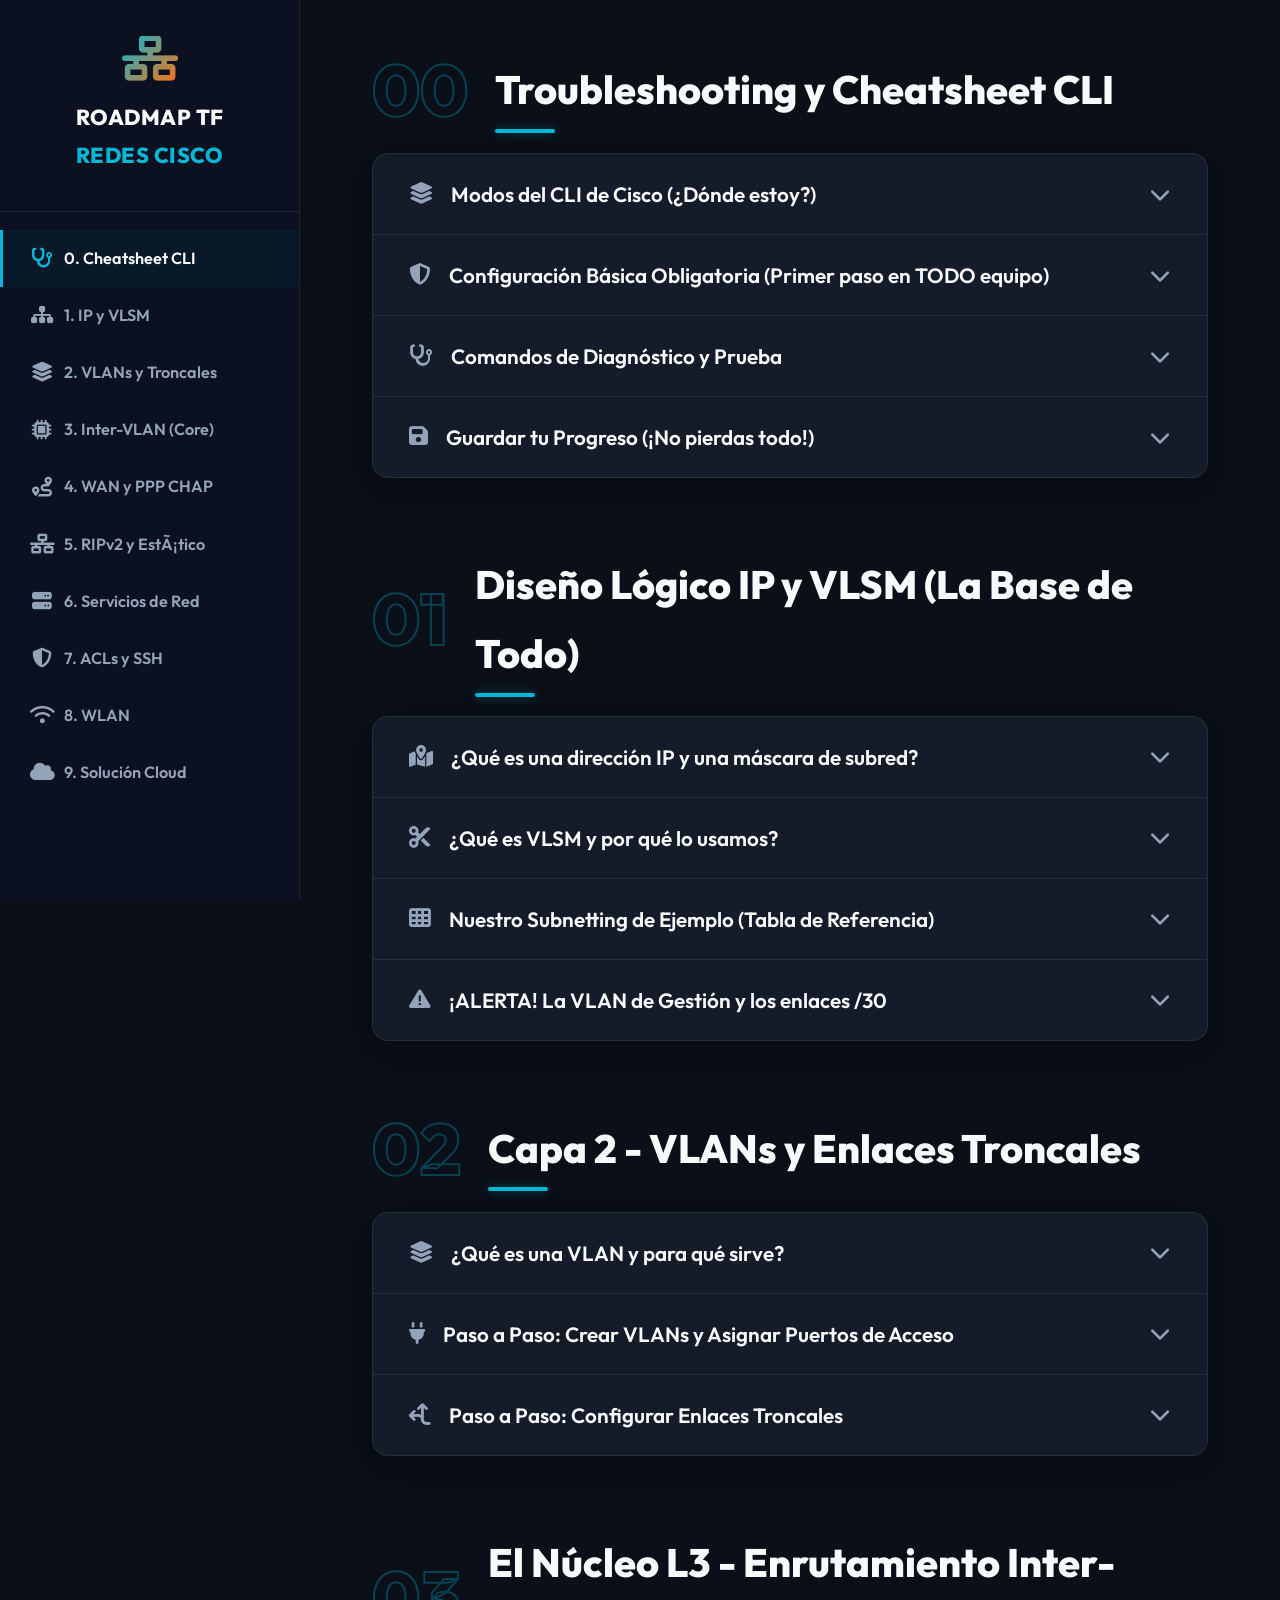
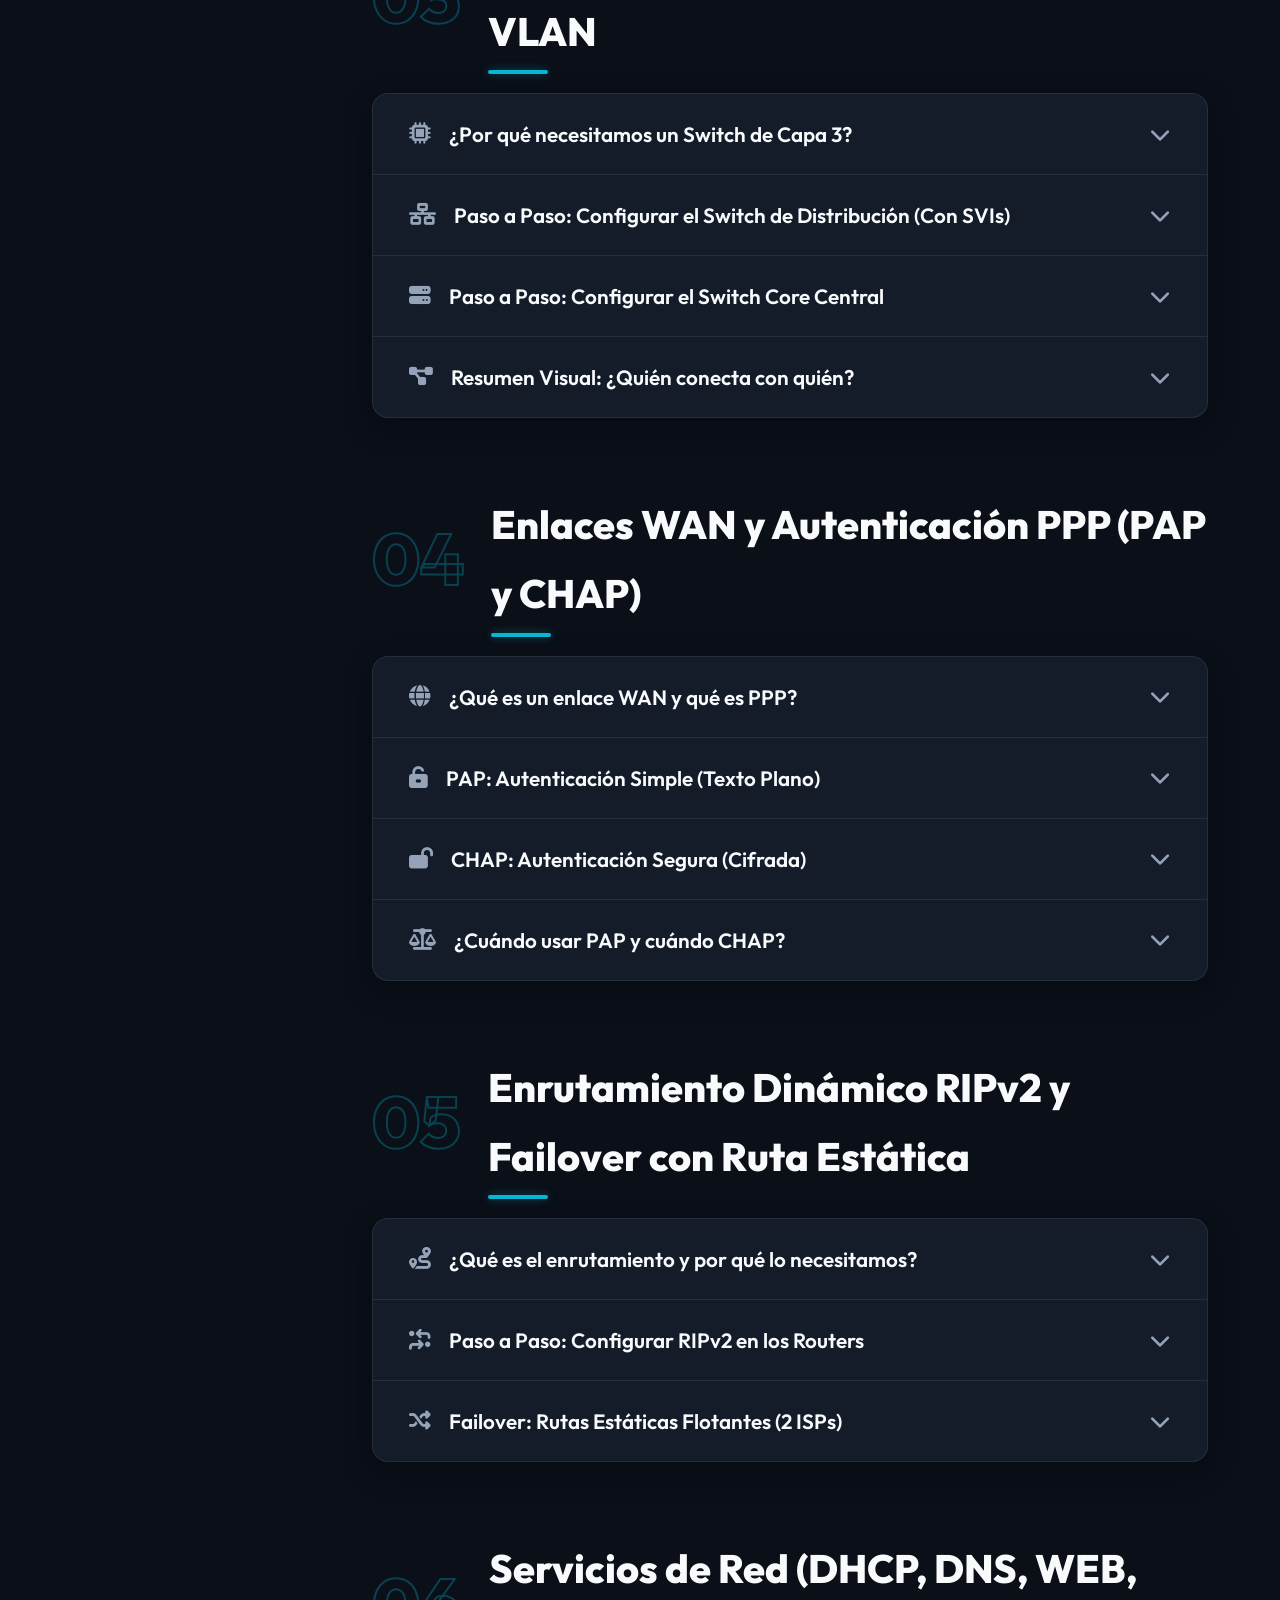
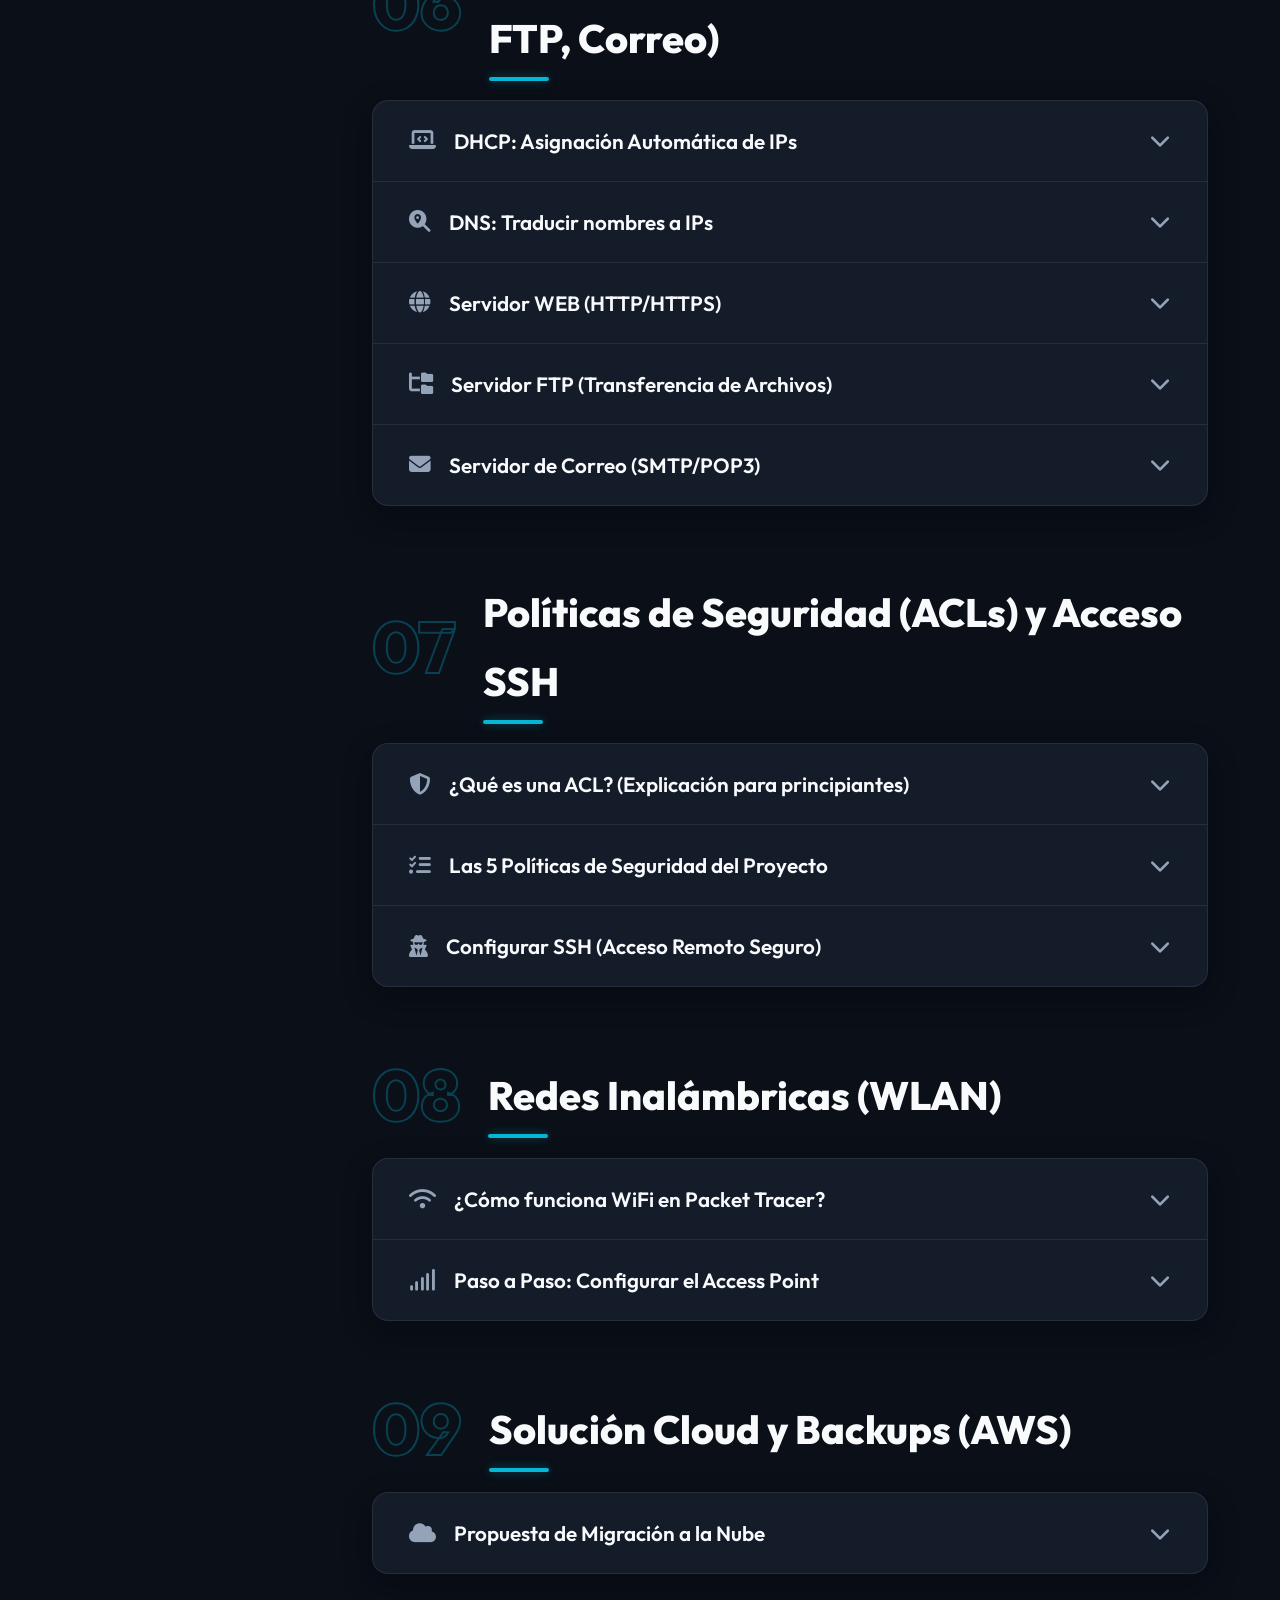
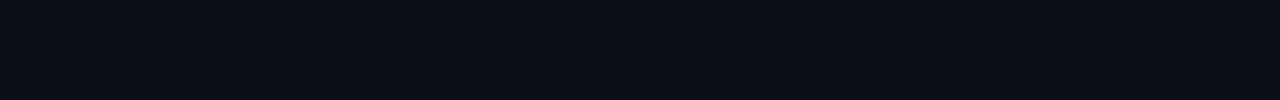
==== commit ca1afa10: "fix: remove hardcoded active class from accordion headers" ====
--- a/index.html
+++ b/index.html
@@ -1,4 +1,4 @@
-﻿<!DOCTYPE html>
+<!DOCTYPE html>
 <html lang="es">
 <head>
     <meta charset="UTF-8">
@@ -50,7 +50,7 @@
 
         <!-- ====== ACCORDION 1: Modos del CLI ====== -->
         <div class="accordion-item">
-            <button class="accordion-header active">
+            <button class="accordion-header">
                 <div class="header-left"><i class="fa-solid fa-layer-group"></i><span>Modos del CLI de Cisco (¿Dónde estoy?)</span></div>
                 <i class="fa-solid fa-chevron-down accordion-icon"></i>
             </button>
@@ -517,7 +517,7 @@
 
         <!-- ====== ACCORDION 1: ¿Qué es una dirección IP? ====== -->
         <div class="accordion-item">
-            <button class="accordion-header active">
+            <button class="accordion-header">
                 <div class="header-left"><i class="fa-solid fa-map-location-dot"></i><span>¿Qué es una dirección IP y una máscara de subred?</span></div>
                 <i class="fa-solid fa-chevron-down accordion-icon"></i>
             </button>
@@ -954,7 +954,7 @@
             <div class="card">
                 
                 <div class="accordion-item">
-                    <button class="accordion-header active">
+                    <button class="accordion-header">
                         <div class="header-left"><i class="fa-solid fa-layer-group"></i><span>¿Qué es una VLAN y para qué sirve?</span></div>
                         <i class="fa-solid fa-chevron-down accordion-icon"></i>
                     </button>
@@ -1080,7 +1080,7 @@
             <div class="card">
                 
                 <div class="accordion-item">
-                    <button class="accordion-header active">
+                    <button class="accordion-header">
                         <div class="header-left"><i class="fa-solid fa-microchip"></i><span>¿Por qué necesitamos un Switch de Capa 3?</span></div>
                         <i class="fa-solid fa-chevron-down accordion-icon"></i>
                     </button>
@@ -1231,7 +1231,7 @@
             <div class="card">
                 
                 <div class="accordion-item">
-                    <button class="accordion-header active">
+                    <button class="accordion-header">
                         <div class="header-left"><i class="fa-solid fa-globe"></i><span>¿Qué es un enlace WAN y qué es PPP?</span></div>
                         <i class="fa-solid fa-chevron-down accordion-icon"></i>
                     </button>
@@ -1358,7 +1358,7 @@
             <div class="card">
                 
                 <div class="accordion-item">
-                    <button class="accordion-header active">
+                    <button class="accordion-header">
                         <div class="header-left"><i class="fa-solid fa-route"></i><span>¿Qué es el enrutamiento y por qué lo necesitamos?</span></div>
                         <i class="fa-solid fa-chevron-down accordion-icon"></i>
                     </button>
@@ -1445,7 +1445,7 @@
             <div class="card">
                 
                 <div class="accordion-item">
-                    <button class="accordion-header active">
+                    <button class="accordion-header">
                         <div class="header-left"><i class="fa-solid fa-laptop-code"></i><span>DHCP: Asignación Automática de IPs</span></div>
                         <i class="fa-solid fa-chevron-down accordion-icon"></i>
                     </button>
@@ -1580,7 +1580,7 @@
             <div class="card">
                 
                 <div class="accordion-item">
-                    <button class="accordion-header active">
+                    <button class="accordion-header">
                         <div class="header-left"><i class="fa-solid fa-shield-halved"></i><span>¿Qué es una ACL? (Explicación para principiantes)</span></div>
                         <i class="fa-solid fa-chevron-down accordion-icon"></i>
                     </button>
@@ -1722,7 +1722,7 @@
             </div>
             <div class="card">
                 <div class="accordion-item">
-                    <button class="accordion-header active">
+                    <button class="accordion-header">
                         <div class="header-left"><i class="fa-solid fa-wifi"></i><span>¿Cómo funciona WiFi en Packet Tracer?</span></div>
                         <i class="fa-solid fa-chevron-down accordion-icon"></i>
                     </button>
@@ -1772,7 +1772,7 @@
             </div>
             <div class="card">
                 <div class="accordion-item">
-                    <button class="accordion-header active">
+                    <button class="accordion-header">
                         <div class="header-left"><i class="fa-solid fa-cloud"></i><span>Propuesta de Migración a la Nube</span></div>
                         <i class="fa-solid fa-chevron-down accordion-icon"></i>
                     </button>
--- a/styles.css
+++ b/styles.css
@@ -20,12 +20,12 @@
    Reset & Base
    ============================================ */
 * { margin: 0; padding: 0; box-sizing: border-box; }
-html { scroll-behavior: smooth; }
+html { scroll-behavior: smooth; font-size: 18px; }
 body {
     font-family: var(--font-main);
     background-color: var(--bg-dark);
     color: var(--text-primary);
-    line-height: 1.6;
+    line-height: 1.75;
     display: flex;
     flex-direction: column;
     min-height: 100vh;
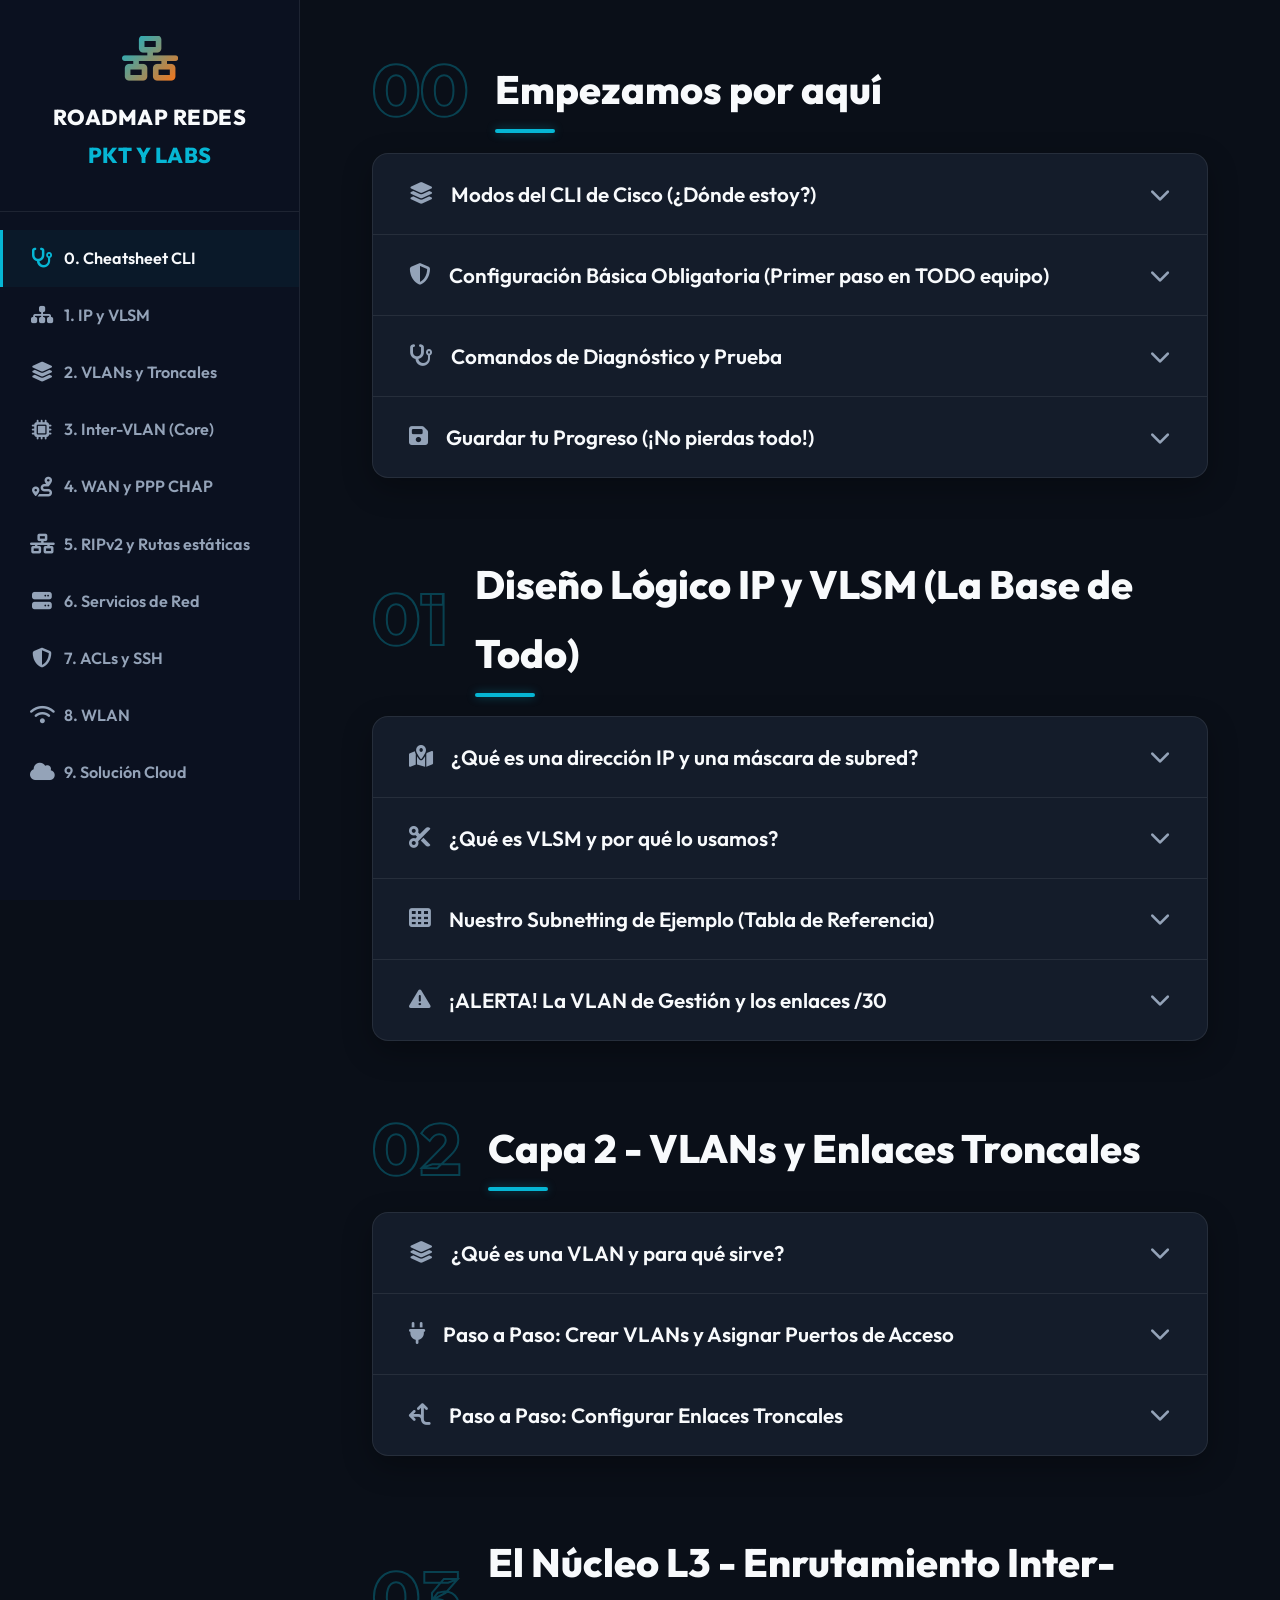
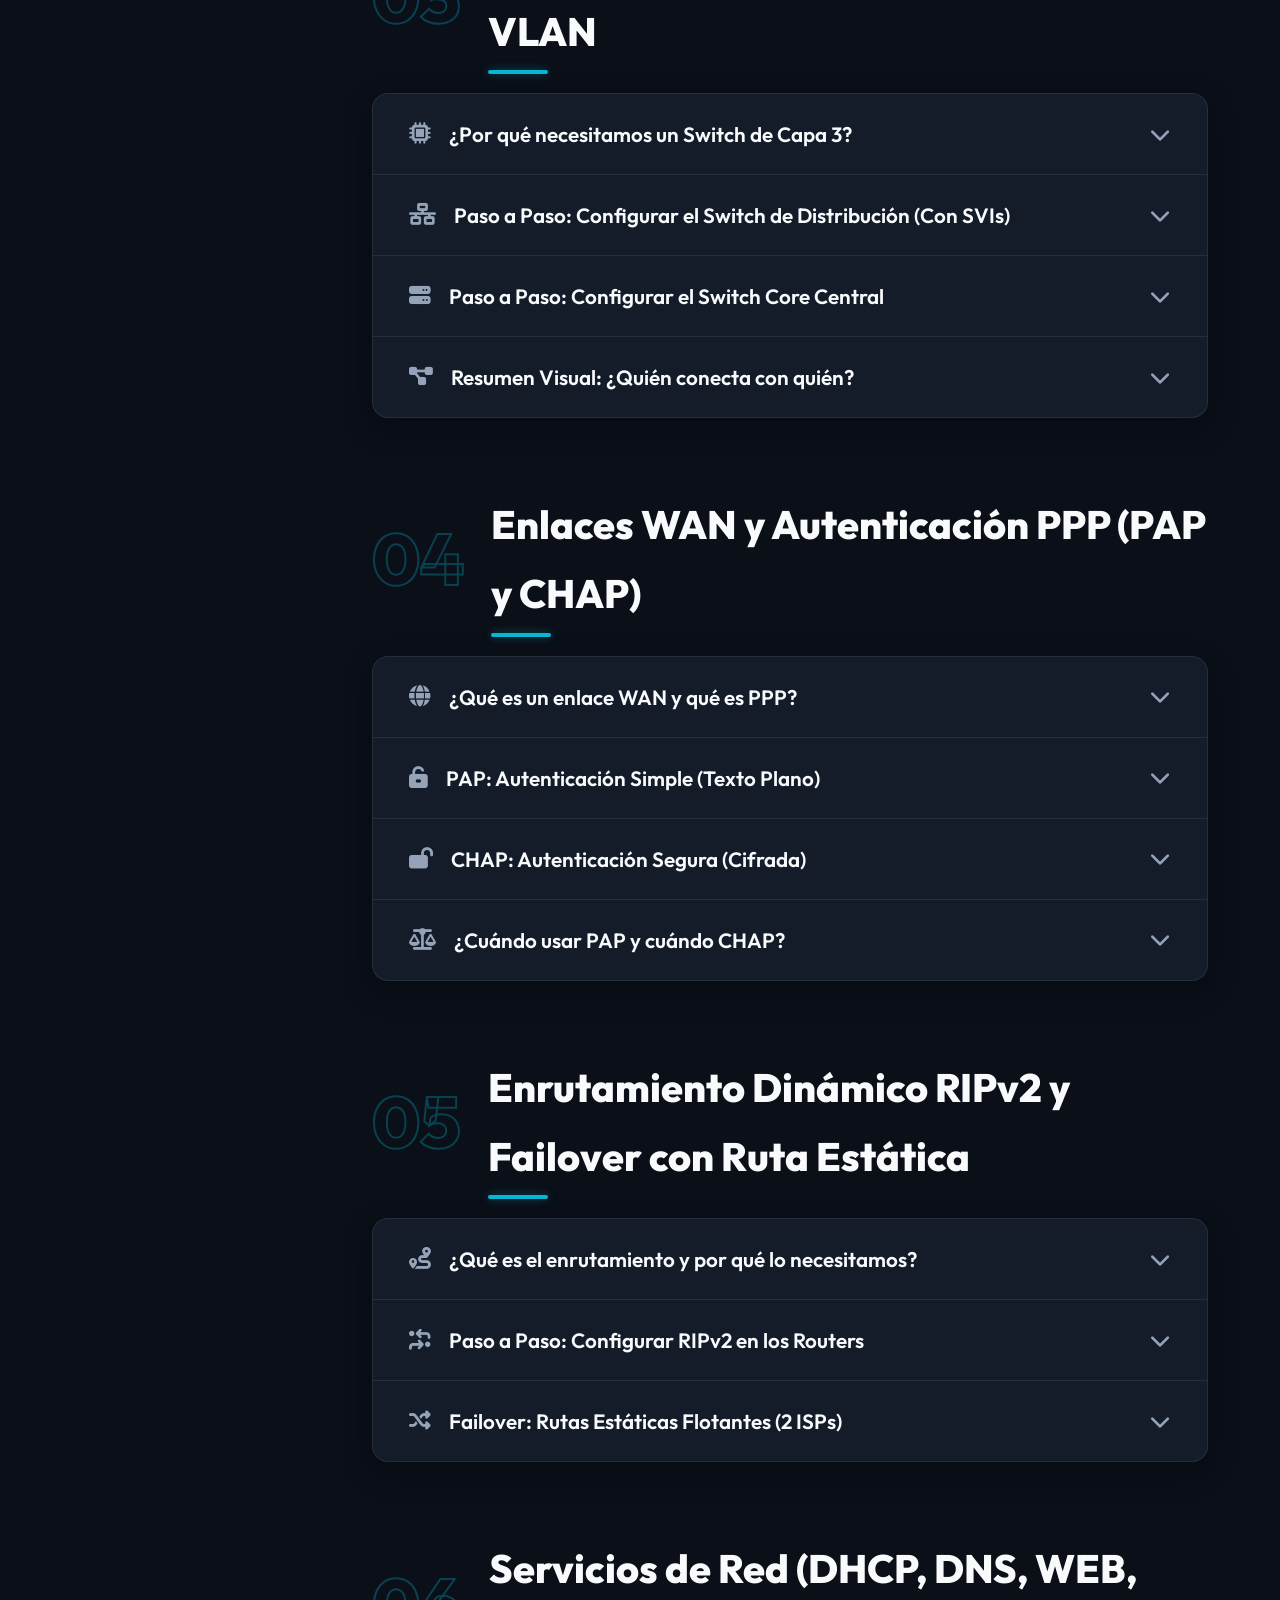
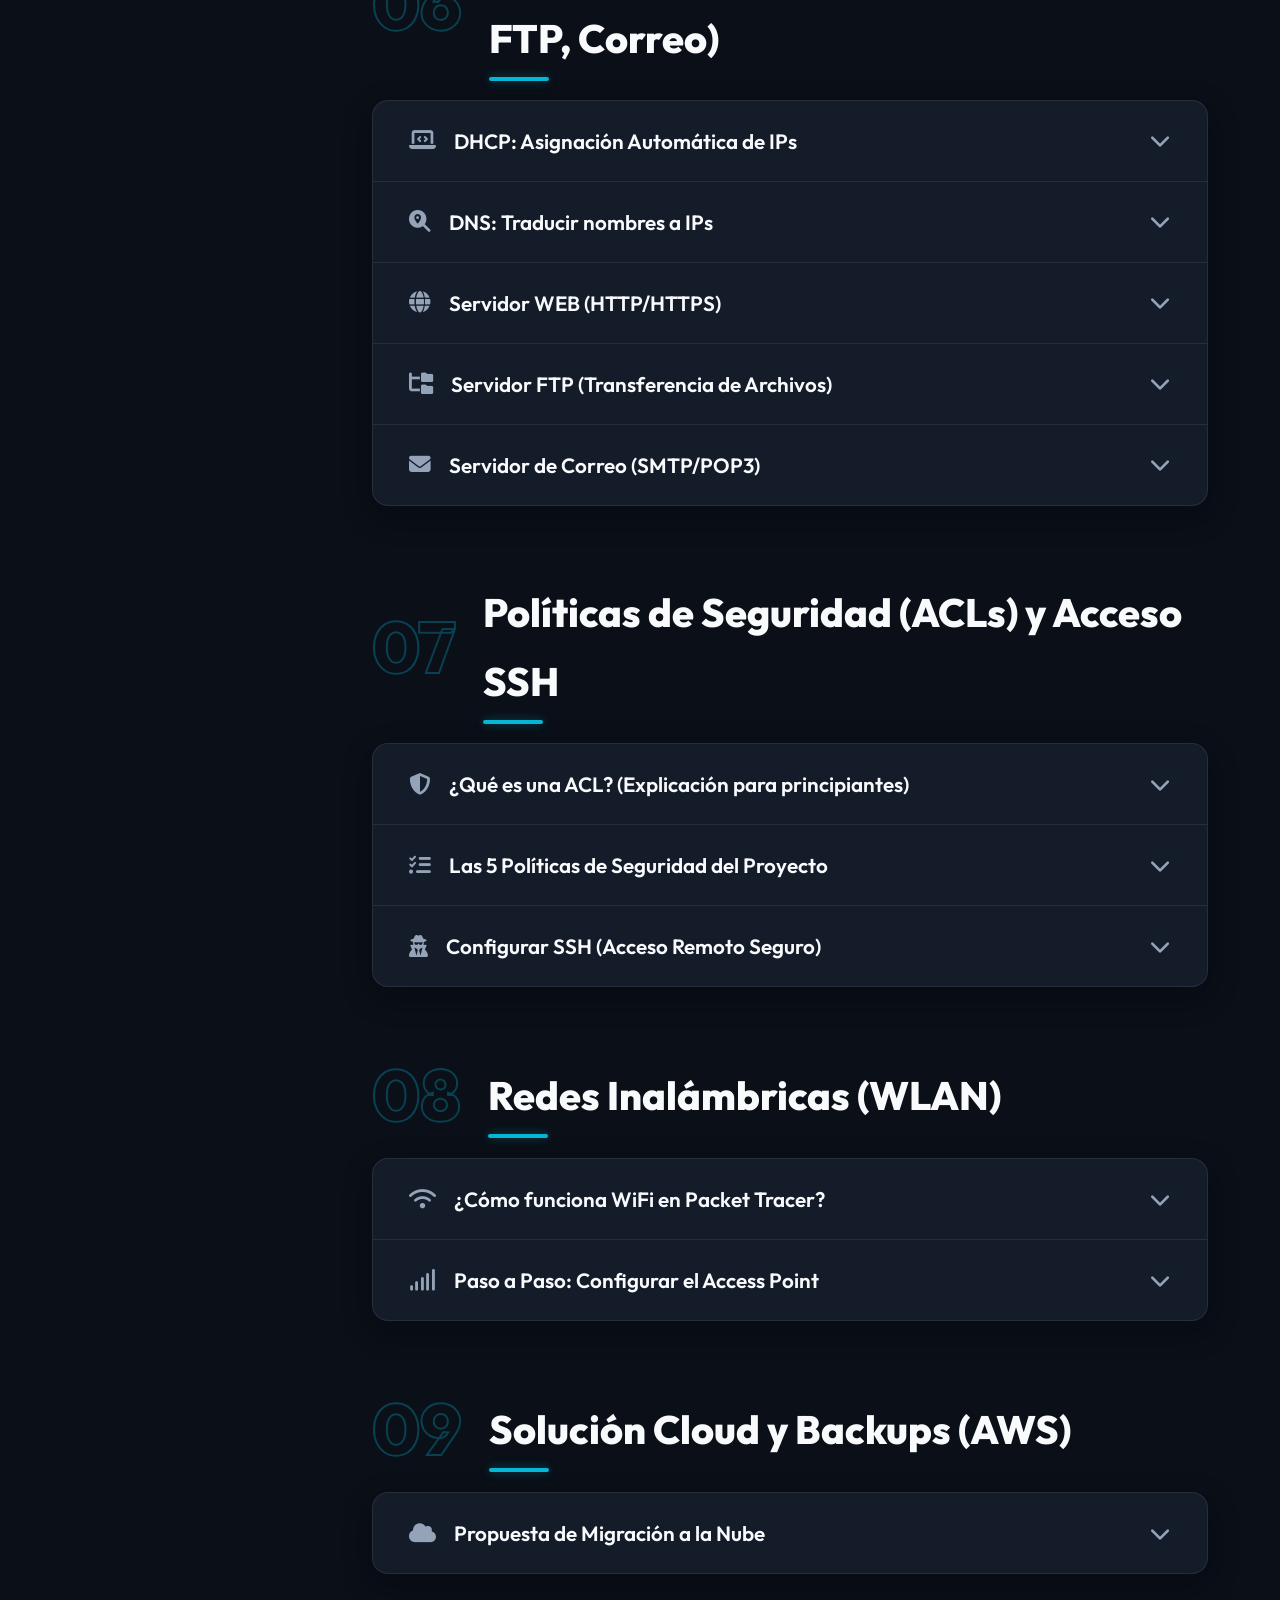
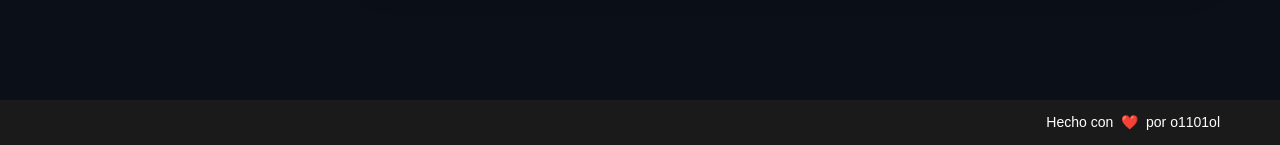
==== commit 5725b363: "Final" ====
--- a/index.html
+++ b/index.html
@@ -1,4 +1,4 @@
-<!DOCTYPE html>
+﻿<!DOCTYPE html>
 <html lang="es">
 <head>
     <meta charset="UTF-8">
@@ -14,7 +14,7 @@
     <nav class="sidebar" id="sidebar">
         <div class="sidebar-header">
             <i class="fa-solid fa-network-wired logo-icon"></i>
-            <h1>Roadmap TF<br><span class="highlight">Redes Cisco</span></h1>
+            <h1>Roadmap Redes<br><span class="highlight">PKT y Labs</span></h1>
         </div>
         <ul class="sidebar-nav">
             <li><a href="#modulo-0" class="nav-link active"><i class="fa-solid fa-stethoscope"></i> 0. Cheatsheet CLI</a></li>
@@ -22,7 +22,7 @@
             <li><a href="#modulo-2" class="nav-link"><i class="fa-solid fa-layer-group"></i> 2. VLANs y Troncales</a></li>
             <li><a href="#modulo-3" class="nav-link"><i class="fa-solid fa-microchip"></i> 3. Inter-VLAN (Core)</a></li>
             <li><a href="#modulo-4" class="nav-link"><i class="fa-solid fa-route"></i> 4. WAN y PPP CHAP</a></li>
-            <li><a href="#modulo-5" class="nav-link"><i class="fa-solid fa-network-wired"></i> 5. RIPv2 y EstÃ¡tico</a></li>
+            <li><a href="#modulo-5" class="nav-link"><i class="fa-solid fa-network-wired"></i> 5. RIPv2 y Rutas estáticas</a></li>
             <li><a href="#modulo-6" class="nav-link"><i class="fa-solid fa-server"></i> 6. Servicios de Red</a></li>
             <li><a href="#modulo-7" class="nav-link"><i class="fa-solid fa-shield-halved"></i> 7. ACLs y SSH</a></li>
             <li><a href="#modulo-8" class="nav-link"><i class="fa-solid fa-wifi"></i> 8. WLAN</a></li>
@@ -32,7 +32,7 @@
     <div class="overlay" id="overlay"></div>
 
     <header class="mobile-header">
-        <h2>Roadmap Cisco</h2>
+        <h2>Roadmap Redes</h2>
         <button class="menu-toggle" id="menu-toggle"><i class="fa-solid fa-bars"></i></button>
     </header>
 
@@ -44,7 +44,7 @@
 <section id="modulo-0" class="module-section">
     <div class="module-header">
         <span class="module-number">00</span>
-        <h2 class="module-title">Troubleshooting y Cheatsheet CLI</h2>
+        <h2 class="module-title">Empezamos por aquí</h2>
     </div>
     <div class="card">
 
@@ -1812,6 +1812,9 @@
     </main>
 
     <script src="scripts.js"></script>
+    <footer class="main-footer">
+        <p>Hecho con <span class="heart">❤️</span> por o1101ol</p>
+    </footer>
 </body>
 </html>
 
--- a/styles.css
+++ b/styles.css
@@ -59,6 +59,7 @@
 .sidebar-header .logo-icon {
     font-size: 2.5rem;
     background: linear-gradient(135deg, var(--accent-cyan), var(--accent-orange));
+    background-clip: text;
     -webkit-background-clip: text;
     -webkit-text-fill-color: transparent;
     margin-bottom: 1rem;
@@ -425,3 +426,20 @@
     .code-block { font-size: 0.8rem; padding: 2rem 1rem 1rem; }
     .data-table th, .data-table td { padding: 0.6rem 0.5rem; font-size: 0.85rem; }
 }
+
+/* Estilos básicos para el footer */
+.main-footer {
+    background-color: #1a1a1a; /* Color de fondo oscuro */
+    color: #ffffff;            /* Color de texto blanco */
+    text-align: end;        /* Centra el texto */
+    padding: 10px;             /* Espaciado interno */
+    font-family: Arial, sans-serif;
+    font-size: 14px;
+    padding-right: 60px;
+}
+
+/* Estilo opcional para darle color al corazón */
+.heart {
+    color: #e74c3c;            /* Color rojo para el corazón */
+    margin: 0 4px;             /* Espaciado a los lados del corazón */
+}
